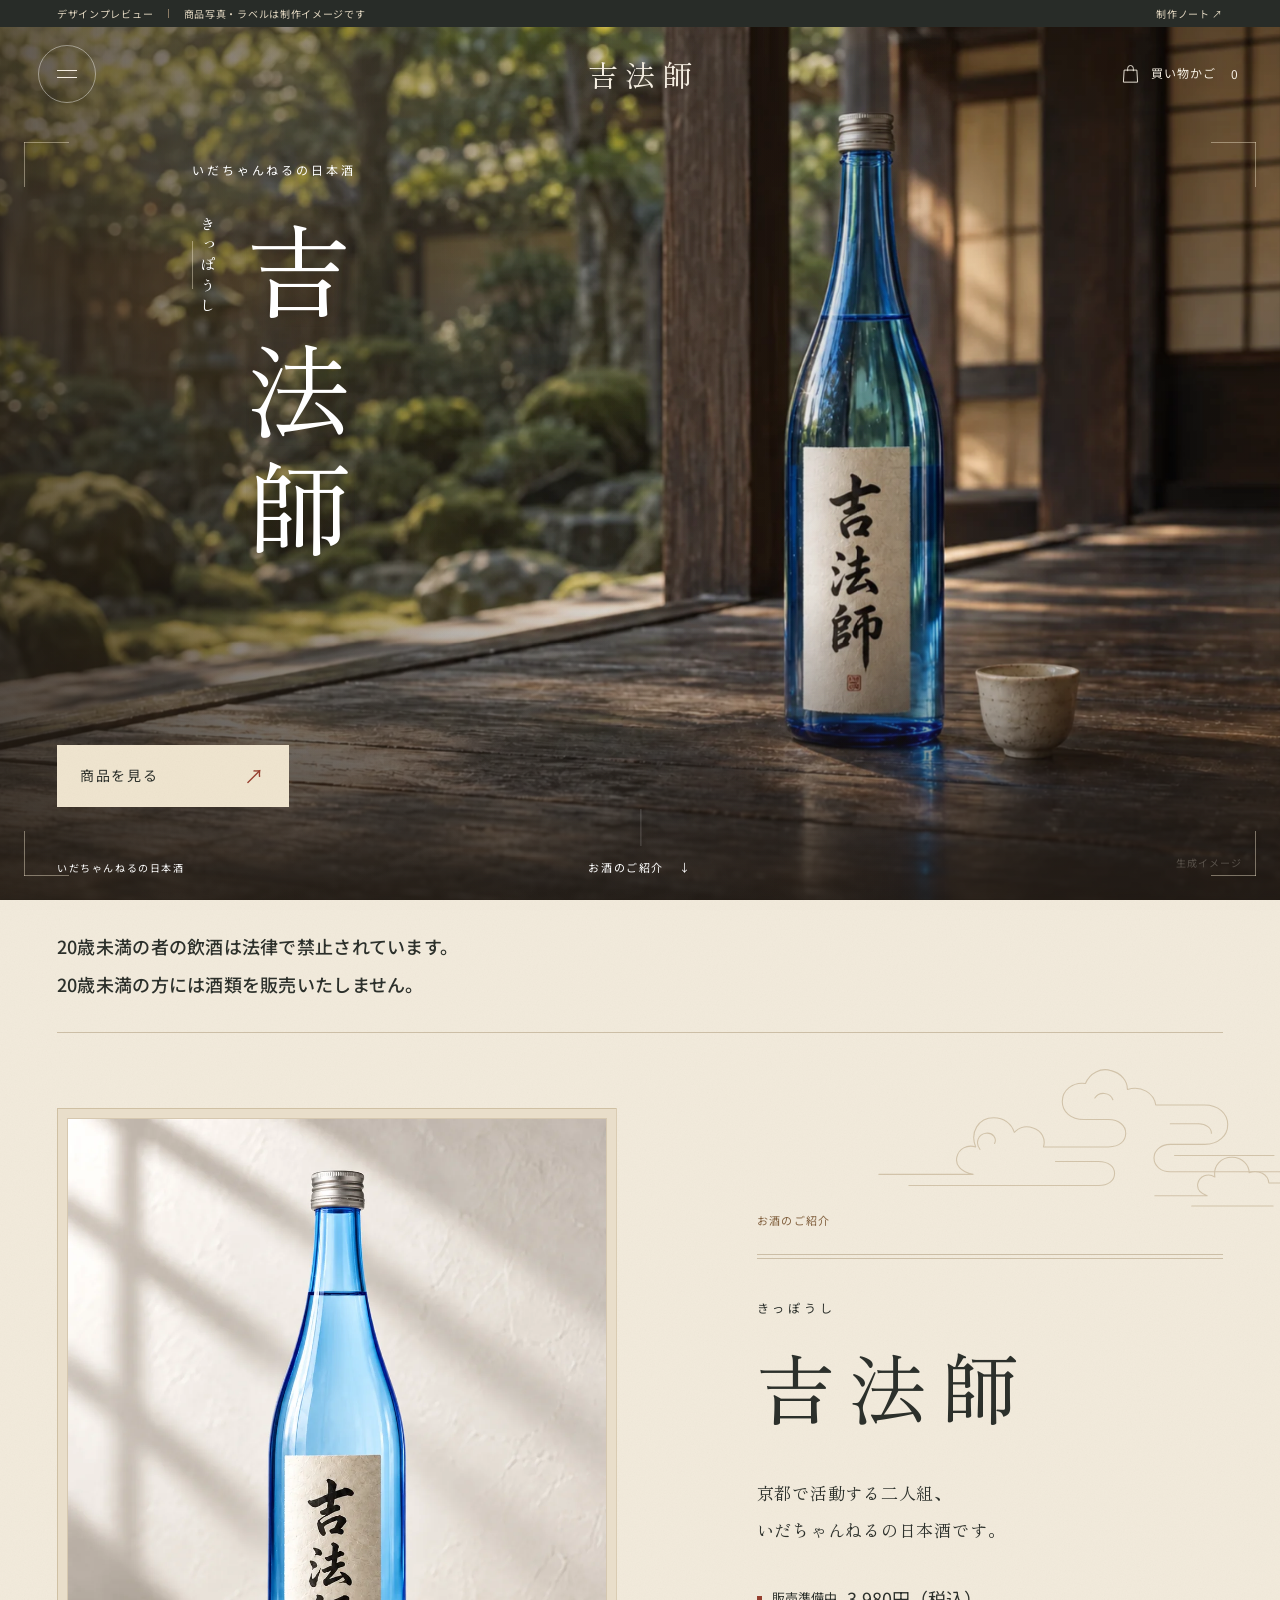
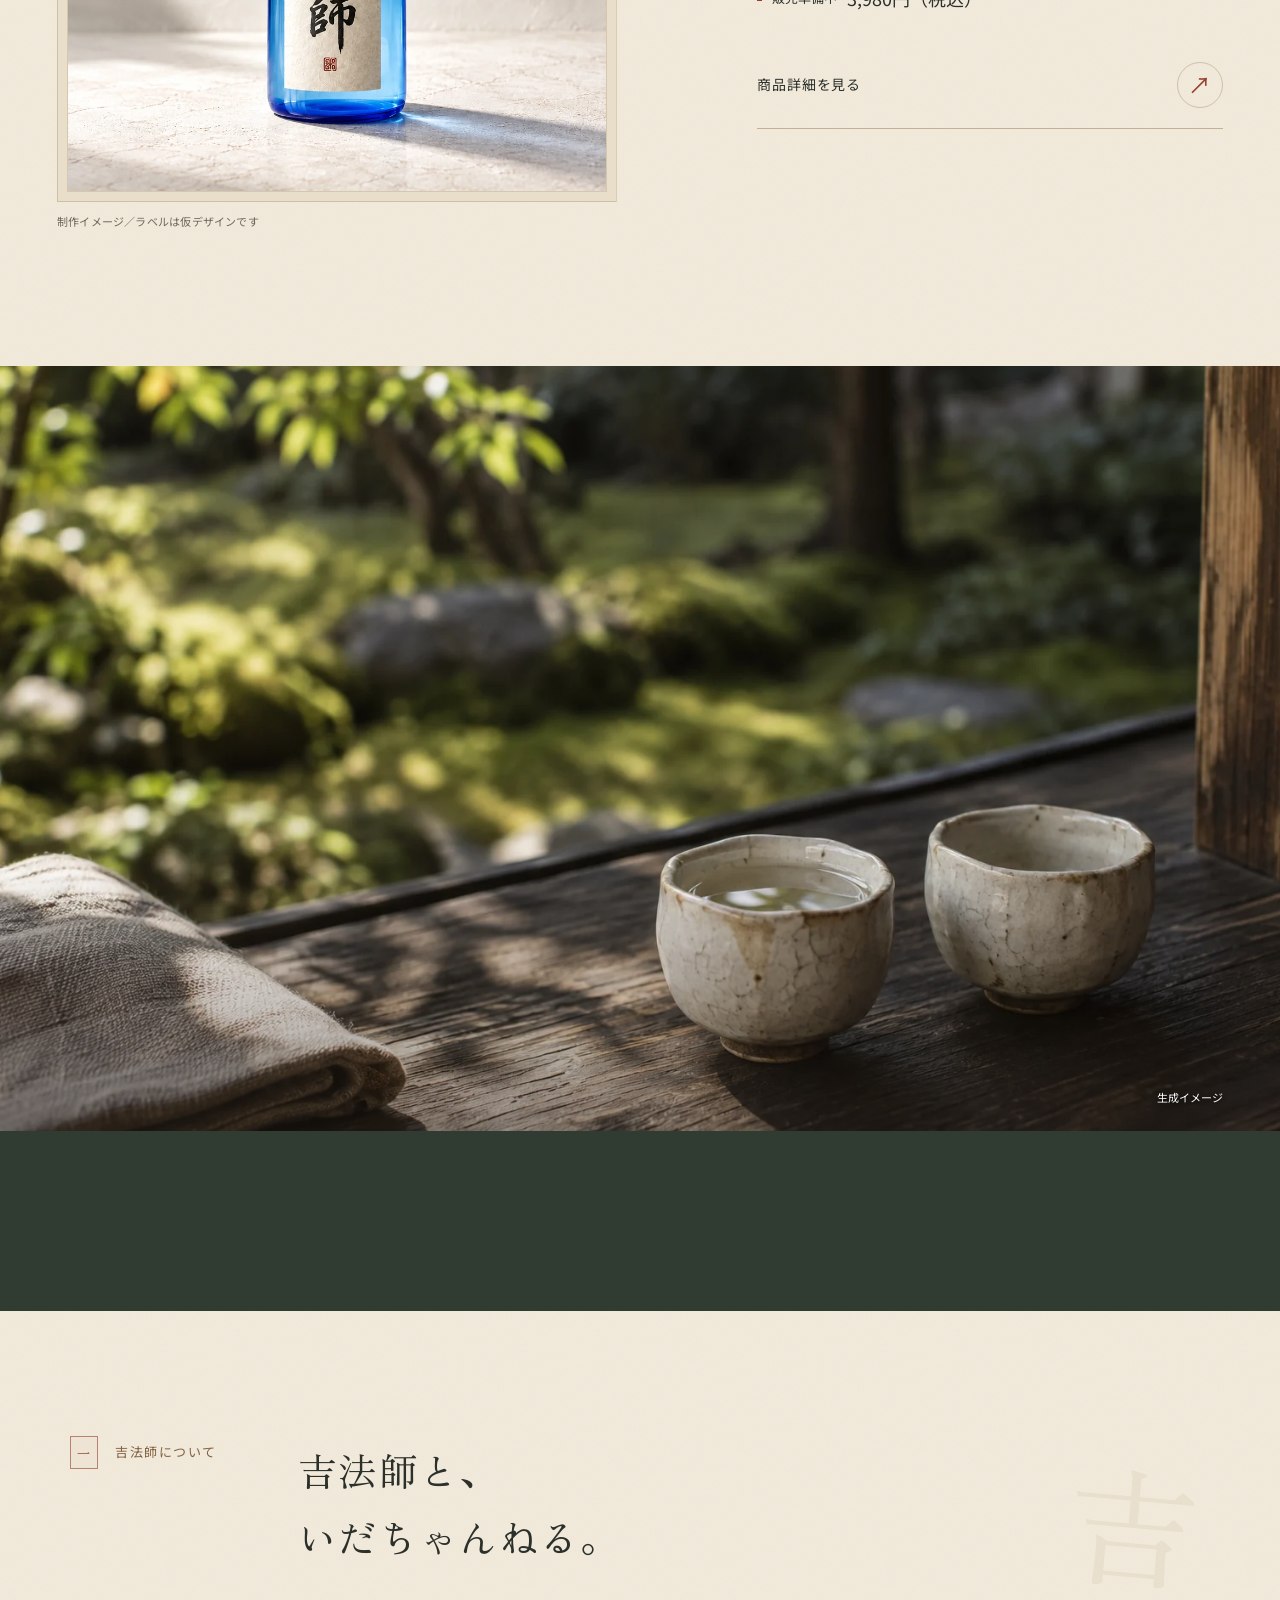
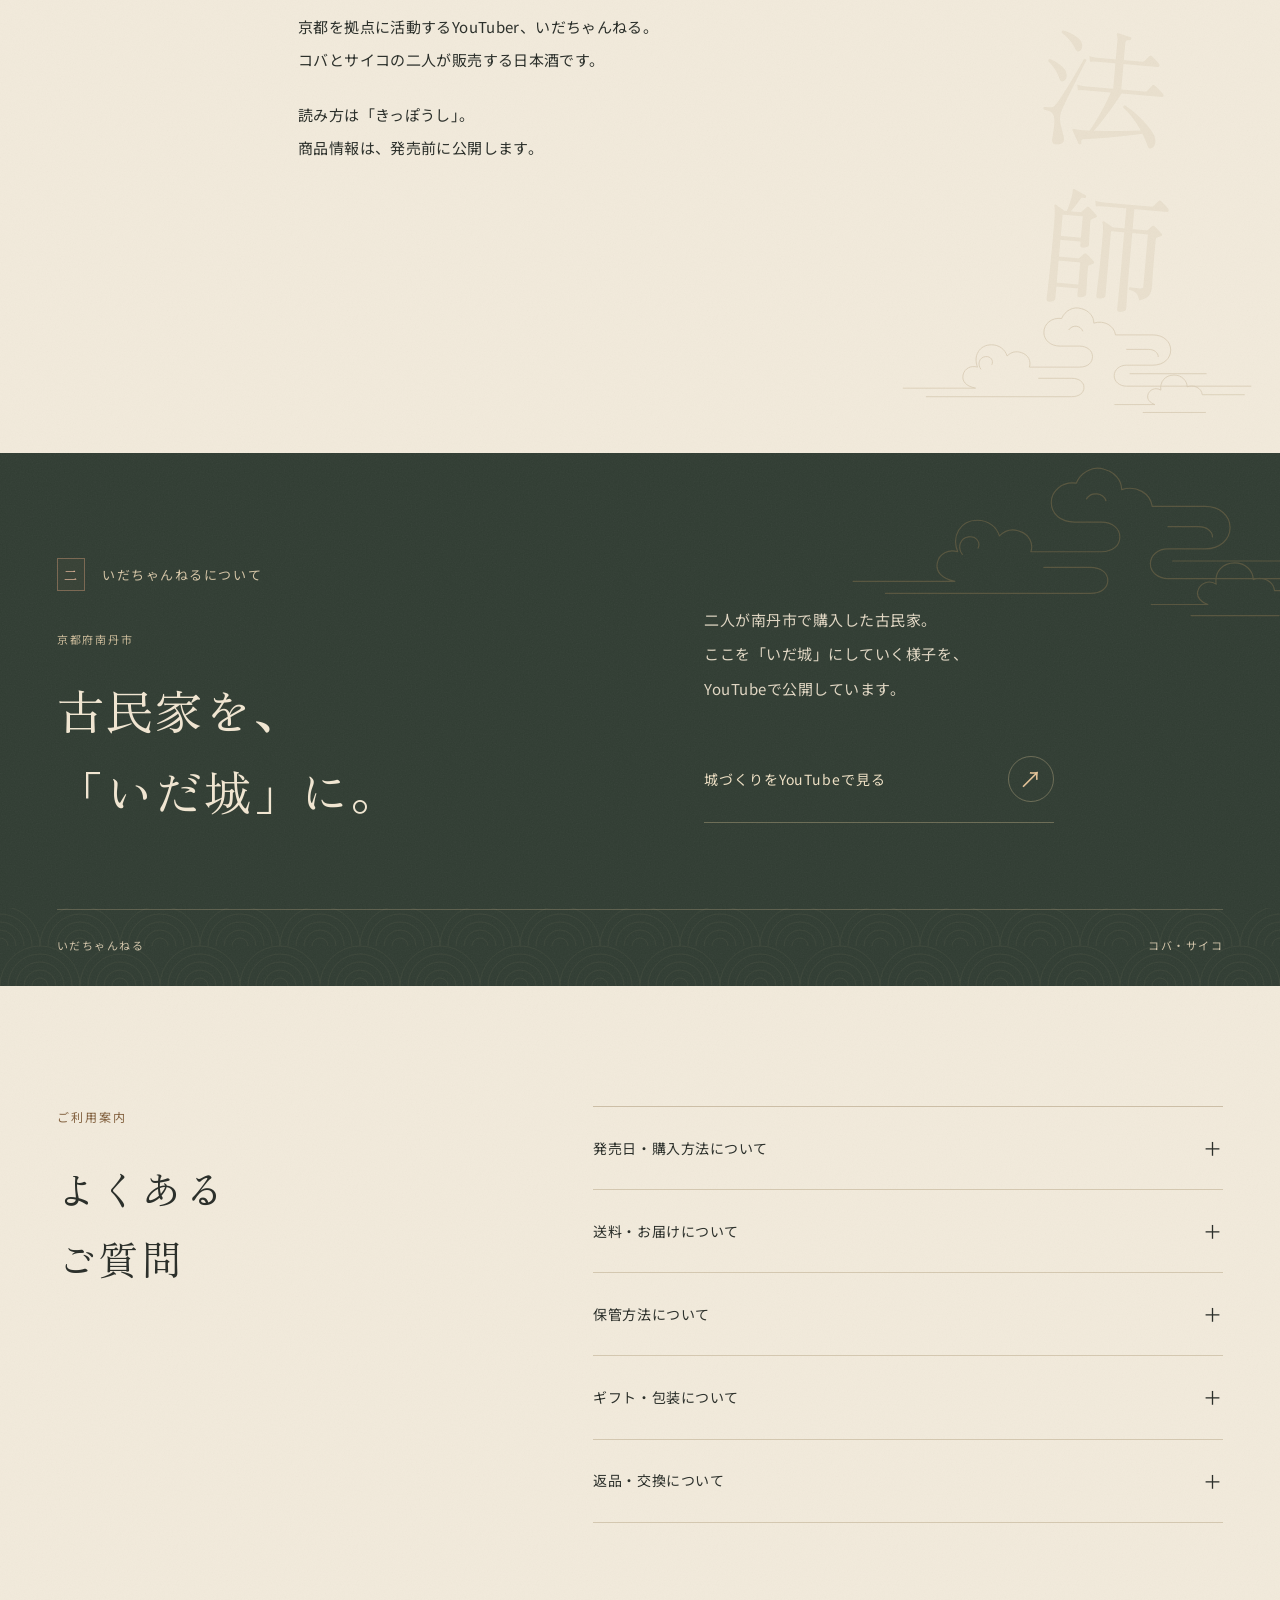
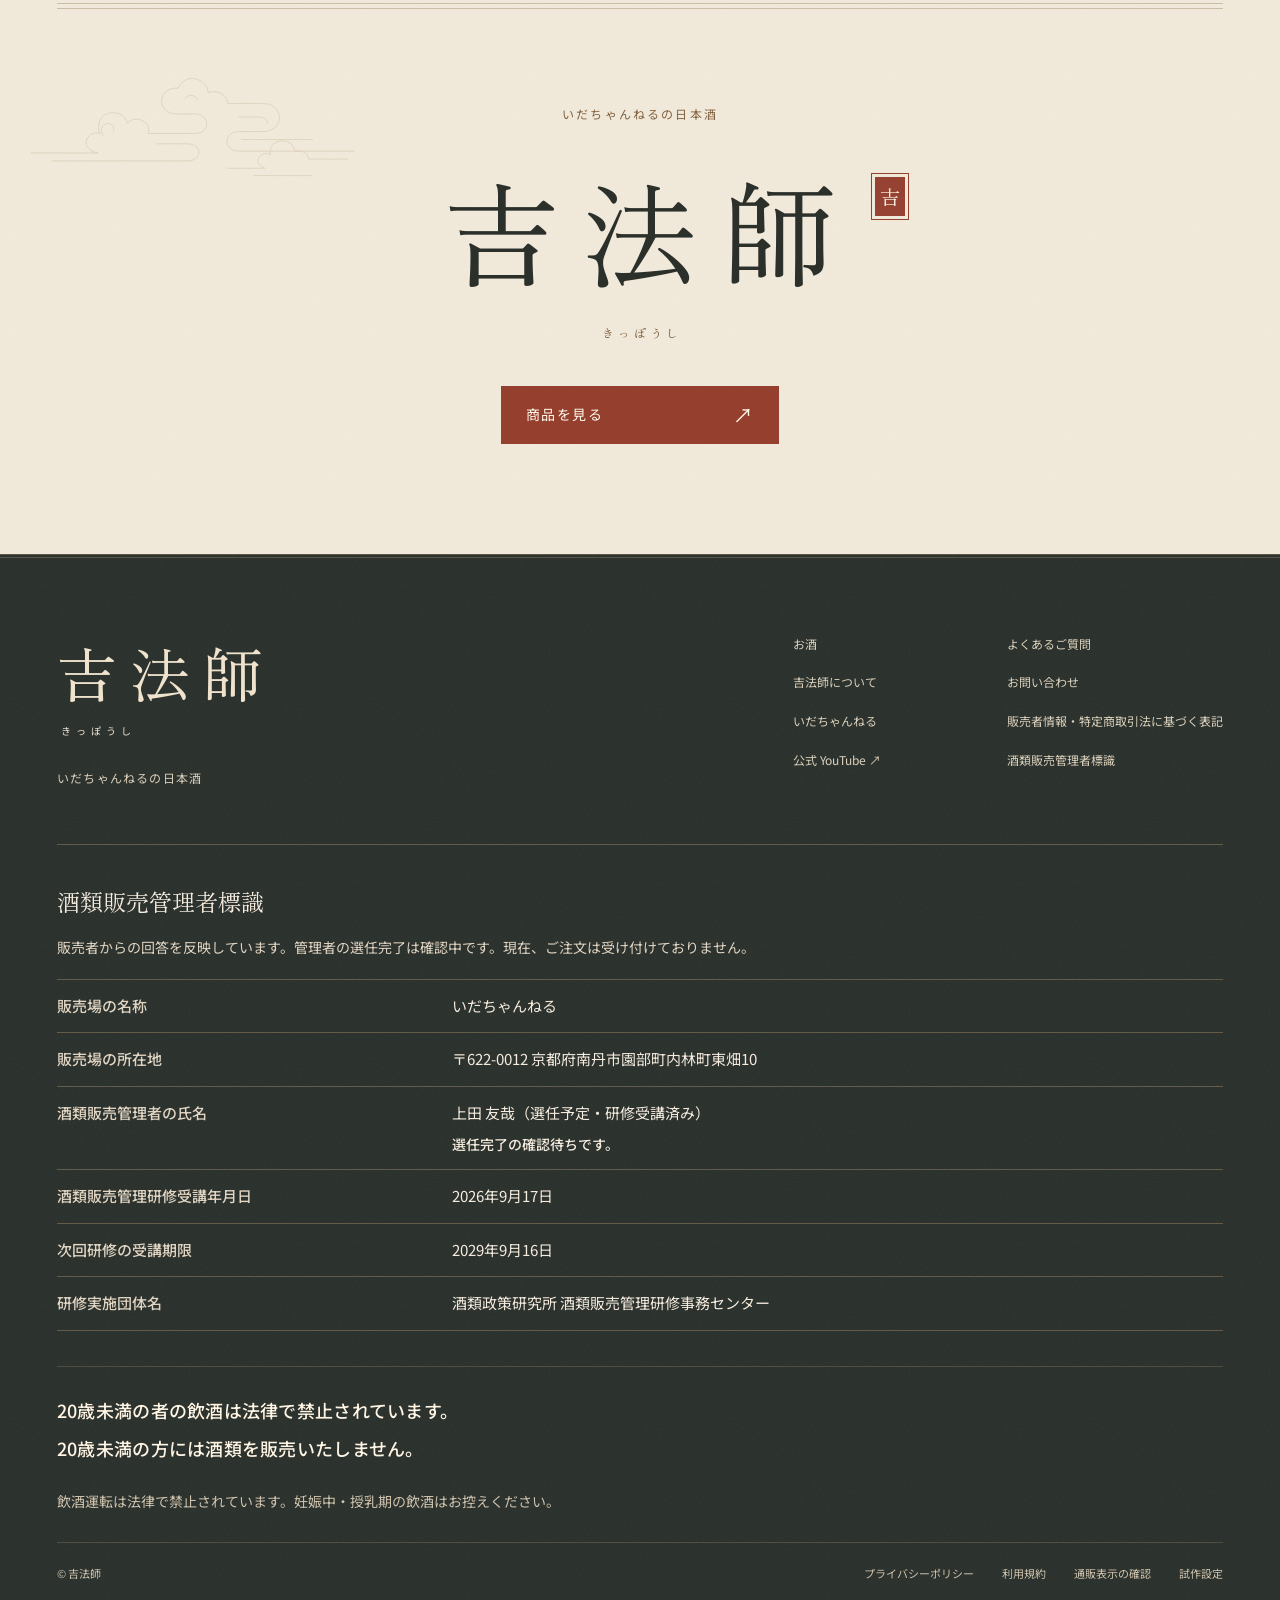
==== index.html @ fba284e7 "Add age confirmation checkbox to checkout preview" ====
<!doctype html>
<html lang="ja">
<head>
  <meta charset="utf-8">
  <meta name="viewport" content="width=device-width, initial-scale=1">
  <meta name="theme-color" content="#29251f">
  <meta name="description" content="いだちゃんねるの日本酒、吉法師（きっぽうし）。ブランドサイトのデザインプレビューです。">
  <meta name="robots" content="noindex,nofollow">
  <title>吉法師｜いだちゃんねるの日本酒</title>
  <link rel="icon" href="assets/favicon.svg" type="image/svg+xml">
  <link rel="preconnect" href="https://fonts.googleapis.com">
  <link rel="preconnect" href="https://fonts.gstatic.com" crossorigin>
  <link href="https://fonts.googleapis.com/css2?family=Noto+Sans+JP:wght@400;500&family=Zen+Old+Mincho:wght@400;500;600&display=swap" rel="stylesheet">
  <link rel="preload" as="image" href="assets/images/engawa-blue-1600.webp" media="(min-width: 701px)">
  <link rel="preload" as="image" href="assets/images/engawa-blue-mobile-1000.webp" imagesrcset="assets/images/engawa-blue-mobile-600.webp 600w, assets/images/engawa-blue-mobile-1000.webp 1000w" imagesizes="100vw" media="(max-width: 700px)">
  <link rel="stylesheet" href="assets/css/site.css?v=7">
  <link rel="stylesheet" href="assets/css/editorial.css?v=10">
  <link rel="stylesheet" href="assets/css/castle-atmosphere.css?v=9">
  <link rel="stylesheet" href="assets/css/presentation.css?v=10.1">
  <link rel="stylesheet" href="assets/css/disclosures.css?v=13">
  <script src="assets/js/sales-info.js?v=13" defer></script>
  <script src="assets/js/site.js?v=13" defer></script>
  <script src="assets/js/motion.js?v=10.1" defer></script>
</head>
<body data-chrome="light">
  <a class="skip-link" href="#main">本文へ移動</a>
  <div class="preview-strip"><span>デザインプレビュー <i></i> 商品写真・ラベルは制作イメージです</span><a href="#/notes">制作ノート <span aria-hidden="true">↗</span></a></div>
  <header class="header">
    <a class="wordmark" href="#/" aria-label="吉法師 トップページ"><span>吉法師</span><small>きっぽうし</small></a>
    <nav class="desktop-nav" aria-label="メインナビゲーション"><a href="#/product">お酒</a><a href="#/about">吉法師について</a><a href="#/ida">いだちゃんねる</a></nav>
    <div class="header-actions"><a class="cart-link" href="#/cart" aria-label="買い物かご"><svg width="20" height="24" viewBox="0 0 24 28" fill="none" aria-hidden="true"><path d="M3 8.5h18l1 17H2l1-17Z" stroke="currentColor" stroke-width="1.3"/><path d="M8 10V6a4 4 0 0 1 8 0v4" stroke="currentColor" stroke-width="1.3"/></svg><span class="cart-link-label">買い物かご</span><span class="cart-count" data-cart-count>0</span></a><button class="menu-toggle" aria-label="メニューを開く" aria-expanded="false" aria-controls="mobile-menu"><span></span><span></span></button></div>
  </header>
  <dialog id="mobile-menu" class="menu-dialog" aria-labelledby="menu-title"><div class="menu-top"><span id="menu-title" class="serif">吉法師</span><button class="close-button" data-close-menu aria-label="メニューを閉じる">閉じる <span>×</span></button></div><nav aria-label="サイトナビゲーション"><a href="#/product">お酒 <span>01</span></a><a href="#/about">吉法師について <span>02</span></a><a href="#/ida">いだちゃんねる <span>03</span></a><a href="#/faq">よくあるご質問 <span>04</span></a><a href="#/cart">買い物かご <span data-cart-count>0</span></a></nav><p>いだちゃんねるの日本酒<br>吉法師 — きっぽうし</p></dialog>
  <main id="main" tabindex="-1">
    <div id="home-page" class="page">
      <section data-surface="dark" class="hero" aria-labelledby="hero-title">
        <div class="hero-title"><p class="hero-origin">いだちゃんねるの日本酒</p><h1 id="hero-title" aria-label="吉法師"><span aria-hidden="true">吉</span><span aria-hidden="true">法</span><span aria-hidden="true">師</span></h1><span class="hero-reading">きっぽうし</span></div>
        <figure class="hero-image"><picture><source media="(max-width: 700px)" srcset="assets/images/engawa-blue-mobile-600.webp 600w, assets/images/engawa-blue-mobile-1000.webp 1000w" sizes="100vw"><img src="assets/images/engawa-blue-1600.webp" srcset="assets/images/engawa-blue-800.webp 800w, assets/images/engawa-blue-1600.webp 1600w" sizes="100vw" width="1536" height="1024" alt="緑の庭を望む縁側に、青い日本酒の瓶と小さな盃。生成した撮影イメージ。" fetchpriority="high"></picture><figcaption>生成イメージ<span>瓶・ラベルは仮デザイン</span></figcaption></figure>
        <div class="hero-bottom"><a class="button hero-shop" href="#/product">商品を見る <span class="arrow" aria-hidden="true">↗</span></a></div>
        <div class="hero-foot"><span>いだちゃんねるの日本酒</span><a href="#/sake"><i class="scroll-stroke" aria-hidden="true"></i>お酒のご紹介 <span aria-hidden="true">↓</span></a></div>
      </section>
      <div class="catalog-warning section-wrap"><div class="alcohol-warning"><p>20歳未満の者の飲酒は法律で禁止されています。</p><p>20歳未満の方には酒類を販売いたしません。</p></div></div>
      <section data-surface="light" class="featured section-wrap" id="sake" aria-labelledby="featured-title"><figure class="featured-image"><a href="#/product" aria-label="吉法師の商品詳細を見る"><img src="assets/images/bottle-blue-1000.webp" width="1024" height="1280" loading="lazy" alt="吉法師の瓶。参考写真に合わせた青い瓶と銀色のキャップ。ラベルは仮デザイン。"></a><figcaption>制作イメージ／ラベルは仮デザインです</figcaption></figure><div class="featured-copy"><div class="eyebrow">お酒のご紹介</div><p class="product-kana">きっぽうし</p><h2 id="featured-title" class="product-title serif">吉法師</h2><p class="featured-description">京都で活動する二人組、<br>いだちゃんねるの日本酒です。</p><div class="release-line"><span class="status-dot"></span><span>販売準備中</span><span class="price-text" data-sales-field="price">3,980円（税込）</span></div><a href="#/product" class="line-link">商品詳細を見る <span aria-hidden="true">↗</span></a></div></section>
      <section data-surface="dark" class="atmosphere" aria-label="縁側と盃のイメージ"><div class="atmosphere-stage"><img src="assets/images/cups-1600.webp" srcset="assets/images/cups-800.webp 800w, assets/images/cups-1600.webp 1600w" sizes="100vw" width="1536" height="1024" loading="lazy" alt="午後の光が差す木の縁側に、ふたつの盃。生成した情景イメージ。"><span class="image-disclosure">生成イメージ</span></div></section>
      <section data-surface="light" class="story section-wrap" id="about" aria-labelledby="story-title"><div class="section-index"><span>一</span><p>吉法師について</p></div><div class="story-body"><h2 id="story-title" class="serif">吉法師と、<br>いだちゃんねる。</h2><div class="story-paragraph"><p>京都を拠点に活動するYouTuber、いだちゃんねる。<br class="desktop-only">コバとサイコの二人が販売する日本酒です。</p><p>読み方は「きっぽうし」。<br>商品情報は、発売前に公開します。</p></div></div><div class="story-type" aria-hidden="true"><span>吉</span><span>法</span><span>師</span></div></section>
      <section data-surface="dark" class="ida-section ida-chapter" id="ida" aria-labelledby="ida-title">
        <div class="section-wrap">
          <div class="ida-chapter-intro">
            <div class="ida-heading">
              <div class="section-index"><span>二</span><p>いだちゃんねるについて</p></div>
              <span class="eyebrow">京都府南丹市</span>
              <h2 id="ida-title" class="serif">古民家を、<br>「いだ城」に。</h2>
            </div>
            <div class="ida-chapter-copy">
              <p>二人が南丹市で購入した古民家。<br>ここを「いだ城」にしていく様子を、<br>YouTubeで公開しています。</p>
              <a class="line-link light-link" href="https://www.youtube.com/@ida_channel" target="_blank" rel="noopener noreferrer"><span>城づくりをYouTubeで見る</span><span aria-hidden="true">↗</span></a>
            </div>
          </div>
          <div class="ida-chapter-foot"><span>いだちゃんねる</span><span>コバ・サイコ</span></div>
        </div>
      </section>
      <section data-surface="light" class="faq-section section-wrap" id="faq" aria-labelledby="faq-title"><div class="faq-heading"><span class="eyebrow">ご利用案内</span><h2 id="faq-title" class="serif">よくある<br>ご質問</h2></div><div class="faq-list"><details><summary>発売日・購入方法について<span aria-hidden="true">＋</span></summary><p>現在、販売開始に向けて準備中です。価格は1本 <span class="price-text" data-sales-field="price">3,980円（税込）</span>です。発売日・容量・正式な購入方法は、確定後にご案内します。</p></details><details><summary>送料・お届けについて<span aria-hidden="true">＋</span></summary><p><span data-sales-field="shipping"></span></p><p><span data-sales-field="deliveryTiming"></span></p><p>現在はご注文を受け付けておりません。</p></details><details><summary>保管方法について<span aria-hidden="true">＋</span></summary><p>商品の保管方法は、確定した商品情報と実物ラベルの表示に沿ってご案内します。</p></details><details><summary>ギフト・包装について<span aria-hidden="true">＋</span></summary><p>ギフト対応の有無、包装・のし、料金は現在確認中です。</p></details><details><summary>返品・交換について<span aria-hidden="true">＋</span></summary><p><span data-sales-field="returns"></span></p></details></div></section>
      <section data-surface="light" class="closing section-wrap" aria-labelledby="closing-title">
        <div class="closing-signature">
          <p class="closing-kicker">いだちゃんねるの日本酒</p>
          <div class="closing-lockup"><h2 id="closing-title" class="serif">吉法師</h2><span class="closing-seal" aria-hidden="true">吉</span></div>
          <p class="closing-note">きっぽうし</p>
        </div>
        <a class="button button-red" href="#/product">商品を見る <span aria-hidden="true">↗</span></a>
      </section>
    </div>
    <div id="product-page" class="page" hidden><div class="breadcrumbs section-wrap"><a href="#/">トップ</a><span>／</span><span>吉法師</span></div><section class="product-layout section-wrap" aria-labelledby="pdp-title"><div class="product-gallery"><figure><img id="gallery-main" src="assets/images/bottle-blue-1000.webp" width="1024" height="1280" alt="吉法師の瓶。青い瓶の制作イメージ。ラベルは仮デザイン。"><figcaption id="gallery-caption">制作イメージ／ラベルは仮デザインです</figcaption></figure><div class="gallery-thumbs" aria-label="商品画像を選ぶ"><button aria-label="瓶の正面" aria-pressed="true" data-gallery="bottle"><img src="assets/images/bottle-blue-400.webp" width="80" height="100" alt=""></button><button aria-label="縁側の撮影イメージ" aria-pressed="false" data-gallery="engawa"><img src="assets/images/engawa-blue-800.webp" width="100" height="70" alt=""></button><button aria-label="盃の情景イメージ" aria-pressed="false" data-gallery="cups"><img src="assets/images/cups-800.webp" width="100" height="70" alt=""></button></div></div><div class="product-information"><span class="eyebrow">いだちゃんねるの日本酒</span><p class="product-kana">きっぽうし</p><h1 id="pdp-title" class="product-title serif">吉法師</h1><p class="pdp-description">発売に向けて準備しています。<br>味わい、香り、原材料などの情報は、<br>販売開始前にこちらでお知らせします。</p><div class="purchase" id="purchase"><div class="purchase-heading"><span data-sale-label>販売準備中</span><span>日本国内向け</span></div><div class="price-display"><p>販売価格（税込）<br><span data-sales-field="price">販売者確認待ち</span><small>容量：<span data-sales-field="volume">販売者確認待ち</span></small></p></div><div class="quantity-row"><label for="product-quantity">数量</label><div class="quantity-control"><button type="button" data-quantity="-1" data-target="product-quantity" aria-label="数量を減らす">−</button><input id="product-quantity" type="number" min="1" value="1" step="1" inputmode="numeric"><button type="button" data-quantity="1" data-target="product-quantity" aria-label="数量を増やす">＋</button></div></div><button type="button" id="add-to-cart" class="button button-red full" disabled>販売開始前です</button><p class="purchase-note" data-sale-note>発売日が決まり次第、お知らせします。</p><div class="alcohol-warning"><p>20歳未満の者の飲酒は法律で禁止されています。</p><p>20歳未満の方には酒類を販売いたしません。</p></div><nav class="disclosure-nav" aria-label="販売条件"><a href="#/legal">送料・お支払い・返品等</a><a href="#/alcohol">酒類販売管理者標識</a></nav></div><div class="product-accordions"><details open><summary>お酒について<span aria-hidden="true">＋</span></summary><dl class="spec-list"><div><dt>商品名</dt><dd>吉法師（きっぽうし）</dd></div><div><dt>容量・アルコール分</dt><dd>公開準備中</dd></div><div><dt>原材料・製造者</dt><dd>公開準備中</dd></div><div><dt>保存方法</dt><dd>公開準備中</dd></div></dl></details><details><summary>お支払い・お届け・返品について<span aria-hidden="true">＋</span></summary><div data-sales-table="purchase" data-sales-hints="false"></div><p>未確定の項目があります。販売条件の確認が済むまで、ご注文は受け付けておりません。</p><a class="line-link" href="#/legal">すべての販売条件を見る <span aria-hidden="true">↗</span></a></details></div></div></section><section class="pdp-scene section-wrap"><img src="assets/images/engawa-blue-1600.webp" width="1536" height="1024" loading="lazy" alt="縁側の瓶と盃。実在のいだ城とは異なる生成イメージ。"><div><span class="eyebrow">いだちゃんねるの日本酒</span><p class="serif">吉法師について</p><small>生成した撮影イメージです。<br>実際の商品・いだ城の写真ではありません。</small><a class="line-link" href="#/about">吉法師について <span aria-hidden="true">↗</span></a></div></section></div>
    <div id="cart-page" class="page" hidden><div class="commerce-page section-wrap"><div class="commerce-heading"><span class="eyebrow">SHOPPING BAG</span><h1 class="serif">買い物かご</h1><span data-cart-summary>0 点の商品</span></div><p class="commerce-notice">こちらは動作確認用のカートです。ご注文・お支払いは発生しません。</p><div class="alcohol-warning"><p>20歳未満の者の飲酒は法律で禁止されています。</p><p>20歳未満の方には酒類を販売いたしません。</p></div><div id="cart-content"></div><a class="back-link" href="#/product">← お酒を見る</a></div></div>
    <div id="checkout-page" class="page" hidden><div class="commerce-page checkout-page section-wrap"><div class="commerce-heading"><span class="eyebrow">CHECKOUT PREVIEW</span><h1 class="serif">購入手続き</h1></div><p class="commerce-notice">購入画面の試作です。決済・在庫・受注システムは未接続です。</p><div id="checkout-content"></div><a href="#/cart" class="back-link">← 買い物かごに戻る</a></div></div>
    <div id="info-page" class="page" hidden><article class="info-page section-wrap" id="info-content"></article></div>
    <noscript><p class="section-wrap">カートの操作にはJavaScriptが必要です。このサイトは販売開始前の試作です。</p></noscript>
  </main>
  <footer class="footer"><div class="footer-main section-wrap"><a class="footer-brand" href="#/"><span class="serif">吉法師</span><small>きっぽうし</small><p>いだちゃんねるの日本酒</p></a><div class="footer-links"><div><a href="#/product">お酒</a><a href="#/about">吉法師について</a><a href="#/ida">いだちゃんねる</a><a href="https://www.youtube.com/@ida_channel" target="_blank" rel="noopener noreferrer">公式 YouTube <span>↗</span></a></div><div><a href="#/faq">よくあるご質問</a><a href="#/contact">お問い合わせ</a><a href="#/legal">販売者情報・特定商取引法に基づく表記</a><a href="#/alcohol">酒類販売管理者標識</a></div></div></div><section class="footer-manager section-wrap" aria-labelledby="manager-heading"><h2 id="manager-heading">酒類販売管理者標識</h2><p>販売者からの回答を反映しています。管理者の選任完了は確認中です。現在、ご注文は受け付けておりません。</p><div data-sales-table="manager" data-sales-hints="false"></div></section><div class="footer-warning section-wrap"><div class="alcohol-warning"><p>20歳未満の者の飲酒は法律で禁止されています。</p><p>20歳未満の方には酒類を販売いたしません。</p></div><p>飲酒運転は法律で禁止されています。妊娠中・授乳期の飲酒はお控えください。</p></div><div class="footer-bottom section-wrap"><span>© 吉法師</span><div><a href="#/privacy">プライバシーポリシー</a><a href="#/terms">利用規約</a><a href="#/compliance">通販表示の確認</a><button type="button" id="open-preview">試作設定</button></div></div></footer>
  <div class="mobile-purchase" hidden><span>吉法師 <small>きっぽうし</small></span><a href="#/product">商品を見る <span aria-hidden="true">↗</span></a></div>
  <dialog id="preview-dialog" class="preview-dialog" aria-labelledby="preview-title"><div class="dialog-heading"><h2 id="preview-title" class="serif">試作の確認</h2><button class="close-button" data-close-preview aria-label="試作設定を閉じる">閉じる <span>×</span></button></div><p>表示と操作の確認専用です。実際の販売状況とは連動しません。</p><label for="sale-state">販売状態</label><select id="sale-state"><option value="pre">販売前（初期表示）</option><option value="in">在庫あり（操作テスト）</option><option value="out">売り切れ（表示テスト）</option></select><p class="small-note">価格は1本3,980円（税込）の回答を反映しています。容量・送料の金額は確認中です。実際の注文・決済はできません。</p><button class="button button-red full" data-close-preview>この設定で見る <span aria-hidden="true">↗</span></button><nav class="demo-review-links" aria-label="通販チェック表の確認用画面"><a href="#/compliance">チェック表との対応・確認待ち項目 ↗</a><a href="#/checkout-demo">購入申込画面の見本 ↗</a><a href="#/order-notice">申込承諾通知の見本 ↗</a><a href="#/delivery-note">納品書の見本 ↗</a><a href="#/notes">制作ノート・必要素材 ↗</a></nav></dialog>
  <div class="toast" role="status" aria-live="polite" hidden></div>
</body>
</html>
---- assets/css/site.css ----
:root{--paper:#f3eee4;--ink:#302b25;--muted:#736a5f;--line:#cfc4b4;--red:#984332;--green:#29251f;--serif:'Shippori Mincho','Yu Mincho','Hiragino Mincho ProN',serif;--sans:'Noto Sans JP','Hiragino Kaku Gothic ProN',sans-serif;--gutter:clamp(24px,4.45vw,80px)}
*{box-sizing:border-box}html{scroll-behavior:smooth;scroll-padding-top:40px}body{margin:0;background:var(--paper);color:var(--ink);font-family:var(--sans);font-size:15px;font-weight:400;line-height:1.9;-webkit-font-smoothing:antialiased}body:has(dialog[open]){overflow:hidden}h1,h2,h3,p,figure{margin:0}h1,h2,h3{font-weight:500}a{color:inherit;text-decoration:none}button,input,select{font:inherit;color:inherit}button{cursor:pointer}button,a,input,select,summary{-webkit-tap-highlight-color:transparent}button{background:none;border:0}img{display:block;max-width:100%;height:auto}button:disabled{cursor:not-allowed}a,button{touch-action:manipulation}a:focus-visible,button:focus-visible,input:focus-visible,summary:focus-visible,select:focus-visible{outline:2px solid var(--red);outline-offset:5px}::selection{background:#e5d8c3}[hidden]{display:none!important}.serif{font-family:var(--serif)}.section-wrap{width:calc(100% - var(--gutter)*2);max-width:1280px;margin-inline:auto}.eyebrow{font-size:12px;letter-spacing:.17em;display:block}.mobile-only{display:none}.skip-link{position:fixed;top:-100px;left:20px;background:var(--ink);color:white;z-index:100;padding:12px 24px}.skip-link:focus{top:10px}.preview-strip{min-height:30px;display:flex;align-items:center;justify-content:space-between;padding:4px var(--gutter);background:#e8decb;font-size:11px;letter-spacing:.035em;color:#746652}.preview-strip i{display:inline-block;height:9px;border-left:1px solid #a89981;margin:0 12px}.preview-strip a{white-space:nowrap;margin-left:20px}.header{height:104px;padding:0 var(--gutter);display:flex;align-items:center;justify-content:space-between;gap:36px}.wordmark{display:flex;align-items:center;gap:16px}.wordmark>span{font-family:var(--serif);font-size:31px;font-weight:600;letter-spacing:.16em}.wordmark small{font-size:10px;letter-spacing:.22em}.desktop-nav{display:flex;gap:36px;margin-left:auto;margin-right:52px}.desktop-nav a{font-size:13px;letter-spacing:.09em;position:relative;padding:12px 0}.desktop-nav a:after{content:'';position:absolute;bottom:7px;left:0;width:0;border-bottom:1px solid var(--ink);transition:width .25s}.desktop-nav a:hover:after{width:100%}.header-actions{display:flex;align-items:center;gap:20px}.cart-link{display:flex;align-items:center;gap:12px;font-size:12px;min-height:44px}.cart-count{font-size:11px;border:1px solid #bcae95;display:grid;place-items:center;width:22px;height:22px;line-height:1}.menu-toggle{display:none;min-width:44px;min-height:44px;padding:12px}.menu-toggle span{display:block;border-top:1px solid var(--ink);margin:6px 0;width:23px}.hero{margin:10px var(--gutter) 0;display:grid;grid-template-columns:31% 69%;grid-template-rows:1fr auto auto;position:relative}.hero-title{grid-row:1;grid-column:1;min-height:400px;position:relative;display:flex;justify-content:center;align-items:flex-start;padding:35px 34px 0 0;gap:18px}.hero-title h1{font-family:var(--serif);font-size:clamp(85px,8.05vw,133px);font-weight:500;line-height:1.16;letter-spacing:.065em;writing-mode:vertical-rl;order:2}.hero-origin{writing-mode:vertical-rl;font-size:13px;letter-spacing:.22em;margin-top:6px;order:3}.hero-reading{writing-mode:vertical-rl;font-family:var(--serif);font-size:15px;letter-spacing:.3em;margin-top:10px;order:1}.seal{position:absolute;left:21%;bottom:24px;display:grid;place-items:center;width:31px;height:36px;border:1px solid var(--red);color:var(--red);font-family:var(--serif);font-size:14px;writing-mode:vertical-rl;line-height:1.2;transform:rotate(-5deg)}.hero-image{grid-column:2;grid-row:1 / 3;position:relative;min-height:580px;max-height:760px;height:calc(100svh - 210px)}.hero-image>img{width:100%;height:100%;object-fit:cover;object-position:63% 50%}.hero-image figcaption{position:absolute;bottom:16px;left:22px;right:22px;color:#fff;font-size:11px;letter-spacing:.06em;display:flex;justify-content:space-between;text-shadow:0 1px 5px #000}.hero-image:after{content:'';position:absolute;inset:auto 0 0;height:65px;background:linear-gradient(transparent,#0004);pointer-events:none}.hero-image figcaption{z-index:1}.hero-bottom{grid-column:1;grid-row:2;align-self:end;padding:0 42px 26px 0;display:flex;flex-direction:column;align-items:flex-start;gap:25px}.hero-bottom p{font-size:26px;letter-spacing:.1em;line-height:1.65}.hero-bottom p br{display:none}.button{display:inline-flex;align-items:center;justify-content:space-between;gap:36px;min-height:58px;padding:15px 25px;font-size:14px;letter-spacing:.1em;transition:background .2s,color .2s;line-height:1.8}.button-red{background:var(--red);color:var(--paper)}.button-red:hover:not(:disabled){background:#783626}.button:disabled{background:#e3dbcd;color:#71685b}.button span{font-size:20px;line-height:1}.button-outline{border:1px solid var(--line)}.button-outline:hover{border-color:var(--ink)}.button.full{width:100%}.hero-foot{grid-column:1 / 3;display:flex;justify-content:space-between;font-size:11px;letter-spacing:.12em;padding:23px 0;border-bottom:1px solid var(--line)}.hero-foot>a{display:flex;gap:30px}.introduction{padding-block:140px 130px;display:grid;grid-template-columns:22% 1fr;position:relative;overflow:hidden}.section-index{display:flex;align-items:center;gap:18px;font-size:13px;letter-spacing:.12em}.section-index>span:first-child{font-family:var(--serif);width:28px;padding:8px 0;border-top:1px solid var(--line);text-align:center}.introduction .section-index{align-self:start;margin-top:8px}.intro-main{display:grid;grid-template-columns:1fr;gap:44px}.intro-main h2{font-size:clamp(28px,2.5vw,40px);line-height:1.9;letter-spacing:.12em}.intro-copy{line-height:2.25;letter-spacing:.04em}.intro-copy p+p{margin-top:24px}.intro-mark{position:absolute;right:6%;bottom:90px;font-family:var(--serif);font-size:250px;color:#e9e1d3;transform:rotate(-10deg);z-index:-1;line-height:1}.featured{display:grid;grid-template-columns:54% 1fr;gap:10%;align-items:center;padding-top:120px;padding-bottom:0}.featured-image{position:relative;background:#ebe4d6}.featured-image img{width:100%;aspect-ratio:4/5;object-fit:cover}.featured-image figcaption{position:absolute;bottom:18px;left:20px;font-size:11px;color:#756b5c}.featured-image a{display:block;overflow:hidden}.featured-image a img{transition:transform 1.2s}.featured-image a:hover img{transform:scale(1.025)}.featured-copy .eyebrow{display:flex;justify-content:space-between;gap:15px;padding-bottom:28px;border-bottom:1px solid var(--line);margin-bottom:42px}.product-kana{font-size:12px;letter-spacing:.35em;margin-bottom:7px}.product-title{font-size:64px;letter-spacing:.15em;line-height:1.5}.featured-description{margin-top:30px;line-height:2.25;letter-spacing:.07em}.release-line{display:flex;align-items:center;gap:10px;flex-wrap:wrap;margin-top:36px;font-size:13px}.status-dot{width:6px;height:6px;border-radius:50%;background:#88775c}.release-line small{display:block;width:100%;font-size:12px;color:var(--muted);margin-top:2px}.line-link{display:flex;align-items:center;justify-content:space-between;gap:30px;border-bottom:1px solid var(--ink);padding:20px 0;font-size:14px;letter-spacing:.07em;transition:color .2s}.line-link>span:last-child{font-size:25px;font-family:var(--sans);transition:transform .25s}.line-link:hover>span:last-child{transform:translate(3px,-3px)}.featured-copy .line-link{margin-top:34px}.atmosphere{height:640px;max-height:75vw;position:relative;overflow:hidden}.atmosphere>img{width:100%;height:100%;object-fit:cover;object-position:center 59%}.atmosphere:after{content:'';position:absolute;inset:0;background:linear-gradient(90deg,#211b1575,transparent 72%)}.atmosphere-copy{position:absolute;left:12%;top:24%;color:white;z-index:1}.atmosphere-copy>span{font-size:12px;letter-spacing:.2em}.atmosphere h2{font-size:47px;line-height:1.85;letter-spacing:.13em;margin-top:30px}.image-disclosure{position:absolute;right:var(--gutter);bottom:23px;color:#fff;font-size:11px;z-index:1;text-shadow:0 1px 5px #000}.story{display:grid;grid-template-columns:22% 1fr 22%;padding-block:150px;position:relative;overflow:hidden}.story .section-index{align-self:start}.story-body .eyebrow{margin:9px 0 28px}.story h2{font-size:46px;letter-spacing:.1em;line-height:1.65}.story-paragraph{margin-top:40px;line-height:2.2}.story-paragraph p+p{margin-top:22px}.story-note{font-size:12px;color:var(--muted);margin-top:34px;padding-left:17px;border-left:1px solid #b3a082;line-height:2}.story-type{font-family:var(--serif);font-size:115px;line-height:1.25;display:flex;flex-direction:column;align-self:center;align-items:center;color:#d9cbb4;transform:rotate(8deg)}.story-type span:nth-child(2){transform:translateX(-15px)}.ida-section{background:var(--green);color:var(--paper);overflow:hidden}.ida-inner{display:grid;grid-template-columns:1fr 1fr;gap:15%;padding-top:110px;padding-bottom:70px}.ida-heading{position:relative}.ida-heading .eyebrow{color:#cdbfa7}.ida-heading h2{font-size:clamp(34px,3.5vw,56px);letter-spacing:.09em;line-height:1.8;margin-top:33px}.ida-stamp{display:inline-block;border:1px solid #aa987a;padding:7px 10px;font-family:var(--serif);font-size:17px;line-height:1.5;letter-spacing:.2em;margin-top:38px;transform:rotate(-8deg);color:#d8c6a8}.ida-content .section-index{font-size:12px;color:#cdbb9b;margin-bottom:38px}.ida-content p{line-height:2.25;letter-spacing:.045em}.ida-content p+p{margin-top:25px}.light-link{color:var(--paper);border-color:#aa987a90;margin-top:33px}.light-link span:first-child{display:flex;align-items:center;gap:12px;font-size:14px}.ida-bottom{border-top:1px solid #a28b6b66;padding:24px 0 30px;display:flex;justify-content:space-between;font-size:12px;letter-spacing:.13em;color:#cdbfa7}.faq-section{padding-block:130px 90px;display:grid;grid-template-columns:36% 1fr;gap:10%}.faq-heading h2{font-size:36px;line-height:1.75;letter-spacing:.09em;margin-top:24px}details{border-bottom:1px solid var(--line)}summary{list-style:none;cursor:pointer;display:flex;align-items:center;justify-content:space-between;gap:20px;padding:23px 0;font-size:14px;letter-spacing:.04em}summary::-webkit-details-marker{display:none}summary>span{font-size:19px;font-family:var(--sans);font-weight:400;transition:transform .2s}details[open]>summary>span{transform:rotate(45deg)}details>p{font-size:14px;color:var(--muted);line-height:2;padding:0 0 26px}details:first-child{border-top:1px solid var(--line)}.closing{display:flex;justify-content:center;align-items:center;gap:80px;padding-block:40px 130px}.closing>p{font-size:38px;letter-spacing:.1em}.closing .button{min-width:255px}.footer{border-top:1px solid var(--line);background:#f0e8da}.footer-main{padding-top:75px;padding-bottom:55px;display:flex;justify-content:space-between;gap:60px}.footer-brand{display:block;min-width:220px}.footer-brand>span{font-size:53px;letter-spacing:.15em;line-height:1.3}.footer-brand>small{display:block;letter-spacing:.5em;font-size:10px;padding-left:4px;margin-top:10px}.footer-brand p{font-size:12px;letter-spacing:.1em;margin-top:27px}.footer-links{display:grid;grid-template-columns:1fr 1.5fr;gap:70px;font-size:12px}.footer-links>div{display:flex;flex-direction:column;gap:16px}.footer-links a:hover{text-decoration:underline;text-underline-offset:6px}.footer-warning{border-top:1px solid #cfc1a9;padding:27px 0;color:#756b5c;font-size:12px;line-height:2}.footer-warning p:first-child{color:var(--ink);font-size:13px}.footer-bottom{border-top:1px solid #cfc1a9;padding-block:20px 28px;display:flex;justify-content:space-between;font-size:11px;color:#756b5c}.footer-bottom>div{display:flex;gap:28px}.footer-bottom button{padding:0;font-size:11px;line-height:inherit}.breadcrumbs{font-size:12px;display:flex;gap:18px;margin-top:25px;margin-bottom:38px;color:var(--muted)}.product-layout{display:grid;grid-template-columns:54% 1fr;gap:8%;align-items:start;padding-bottom:110px}.product-gallery{position:sticky;top:30px;min-width:0}.product-gallery figure{background:#e9e0d1;position:relative}.product-gallery figure>img{width:100%;height:auto;aspect-ratio:1 / 1.15;object-fit:cover}.product-gallery figcaption{position:absolute;bottom:16px;left:20px;right:10px;font-size:11px;color:#786b58;background:#f3eee4db;padding:3px 8px;width:fit-content}.gallery-thumbs{display:flex;gap:14px;margin-top:18px}.gallery-thumbs button{width:80px;height:88px;padding:4px;border:1px solid transparent;opacity:.6}.gallery-thumbs button[aria-pressed=true]{border-color:var(--ink);opacity:1}.gallery-thumbs img{width:100%;height:100%;object-fit:cover}.product-information>.eyebrow{margin:4px 0 30px}.product-information .product-title{font-size:66px}.pdp-lead{font-size:23px;letter-spacing:.1em;margin:18px 0}.pdp-description{font-size:14px;line-height:2;letter-spacing:.035em}.purchase{margin-top:35px;border-top:1px solid var(--line);padding-top:22px}.purchase-heading{display:flex;justify-content:space-between;font-size:12px}.purchase-heading>span:first-child{color:var(--red)}.price-display{padding-block:22px}.price-display p{font-size:18px}.price-display small{display:block;font-size:12px;color:var(--muted);margin-top:3px}.quantity-row{display:flex;align-items:center;justify-content:space-between;gap:20px;margin-bottom:22px;font-size:14px}.quantity-control{display:flex;align-items:center;border:1px solid #ccbea6;min-height:45px}.quantity-control button{width:43px;height:45px;padding:0;font-size:18px}.quantity-control button:disabled{opacity:.35}.quantity-control input{background:transparent;border:0;border-inline:1px solid var(--line);border-radius:0;text-align:center;width:52px;height:30px;font-size:15px;appearance:textfield;-moz-appearance:textfield}.quantity-control input::-webkit-inner-spin-button,.quantity-control input::-webkit-outer-spin-button{-webkit-appearance:none}.purchase-note{font-size:12px;color:var(--muted);text-align:center;margin-top:10px}.alcohol-note{font-size:13px;line-height:1.8;margin-top:22px}.product-accordions{margin-top:35px}.spec-list{margin:0;padding:0 0 15px;font-size:12px}.spec-list>div{display:flex;justify-content:space-between;gap:20px;padding:10px 0}.spec-list dt{color:var(--muted)}.spec-list dd{margin:0;text-align:right}.pdp-scene{border-top:1px solid var(--line);padding-top:90px;padding-bottom:110px;display:grid;grid-template-columns:60% 1fr;gap:7%;align-items:center}.pdp-scene>img{aspect-ratio:3/2;object-fit:cover}.pdp-scene .serif{font-size:28px;letter-spacing:.07em;line-height:1.8;margin-top:20px;margin-bottom:25px}.pdp-scene small{display:block;color:var(--muted);font-size:11px}.pdp-scene .line-link{margin-top:20px}.commerce-page{max-width:1120px;padding-top:55px;padding-bottom:110px;min-height:65vh}.commerce-heading{position:relative;margin-bottom:30px}.commerce-heading h1{font-size:46px;letter-spacing:.1em;margin-top:16px;line-height:1.5}.commerce-heading>[data-cart-summary]{position:absolute;right:0;bottom:8px;font-size:13px;color:var(--muted)}.commerce-notice{font-size:13px;color:#786b58;border-top:1px solid var(--line);border-bottom:1px solid var(--line);padding:16px 0;margin-bottom:36px}.empty-cart{padding:50px 20px 65px;text-align:center;border-bottom:1px solid var(--line)}.empty-cart svg{color:#a68d69;margin:0 auto 22px}.empty-cart h2{font-family:var(--serif);font-size:25px;font-weight:400;letter-spacing:.09em;margin-bottom:15px}.empty-cart p{font-size:14px;color:var(--muted)}.empty-cart .button{margin-top:28px}.back-link{display:inline-block;font-size:13px;margin-top:26px;border-bottom:1px solid transparent;padding-bottom:4px}.back-link:hover{border-color:var(--ink)}.cart-grid{display:grid;grid-template-columns:1.6fr 1fr;gap:60px;align-items:start}.cart-item{display:grid;grid-template-columns:150px 1fr;gap:28px;border-bottom:1px solid var(--line);padding-bottom:30px}.cart-item>img{width:150px;aspect-ratio:3/4;object-fit:cover}.cart-item h2{font-family:var(--serif);font-size:28px;letter-spacing:.15em;line-height:1.5;margin:7px 0}.cart-item small{font-size:11px;letter-spacing:.1em;color:var(--muted)}.cart-item p{font-size:13px;margin-bottom:15px}.cart-item .quantity-control{width:fit-content}.remove-item{text-decoration:underline;text-underline-offset:4px;font-size:12px;margin-top:14px;padding:3px 0}.order-summary{padding:28px;background:#ece3d4}.order-summary h2{font-size:17px;font-family:var(--serif);letter-spacing:.06em;margin-bottom:20px}.summary-row{display:flex;justify-content:space-between;gap:20px;font-size:13px;margin:10px 0}.summary-row.total{border-top:1px solid #cfc1a9;padding-top:18px;margin-top:20px;margin-bottom:24px;font-size:16px}.order-summary .button{font-size:13px;padding-inline:16px;gap:12px}.order-summary p{font-size:12px;color:var(--muted);line-height:1.8;margin-top:14px}.checkout-page{max-width:900px}.checkout-layout{display:grid;grid-template-columns:1fr 300px;gap:45px}.checkout-form h2{font-size:24px;font-family:var(--serif);margin-bottom:20px}.checkout-form label{display:block;font-size:14px;margin:18px 0 10px}.checkout-form input{width:120px;height:50px;border:1px solid #b39d79;background:transparent;padding:10px 14px;border-radius:0}.checkout-form .alcohol-note{margin:10px 0 22px;font-size:14px}.checkout-form .small-note{font-size:12px;color:var(--muted);margin-bottom:24px}.age-result{margin-top:20px;padding:18px;border-left:2px solid var(--red);background:#eee5d7;font-size:14px;line-height:1.9}.info-page{max-width:900px;padding-top:70px;padding-bottom:110px;min-height:65vh}.info-page h1{font-family:var(--serif);font-size:38px;letter-spacing:.05em;line-height:1.7;margin-bottom:32px}.info-page h2{font-size:20px;font-family:var(--serif);margin-top:42px;margin-bottom:15px}.info-page p{line-height:2.1}.info-page a:not(.back-link){border-bottom:1px solid var(--line)}.info-page ul{padding-left:1.2em;line-height:2}.info-page li+li{margin-top:12px}.notes-links{display:flex;gap:15px;flex-wrap:wrap;margin-top:20px}.notes-links a{font-size:13px}.mobile-purchase{display:none}.toast{position:fixed;bottom:30px;left:50%;transform:translateX(-50%);background:var(--ink);color:white;padding:16px 25px;z-index:40;max-width:calc(100% - 30px);width:max-content;font-size:13px;box-shadow:0 8px 40px #0002}.toast a{margin-left:20px;text-decoration:underline;text-underline-offset:4px}dialog{border:0;color:var(--ink);background:var(--paper);padding:0}dialog::backdrop{background:#21191288;backdrop-filter:blur(4px)}.menu-dialog{width:min(100%,480px);height:100dvh;max-height:100dvh;max-width:100%;margin:0 0 0 auto;padding:30px}.menu-top{display:flex;justify-content:space-between;align-items:center}.menu-top>.serif{font-size:30px;letter-spacing:.15em}.close-button{font-size:12px;display:flex;align-items:center;gap:18px;min-height:44px;padding:0}.close-button>span{font-size:29px;font-weight:400;line-height:1}.menu-dialog nav{margin-top:50px}.menu-dialog nav a{font-family:var(--serif);font-size:23px;display:flex;justify-content:space-between;padding:22px 0;border-bottom:1px solid var(--line)}.menu-dialog nav a span{font-family:var(--sans);font-size:12px;color:var(--muted)}.menu-dialog>p{font-size:12px;line-height:2;letter-spacing:.12em;margin-top:50px}.preview-dialog{width:min(520px,calc(100% - 32px));max-height:calc(100dvh - 40px);padding:30px}.dialog-heading{display:flex;justify-content:space-between;align-items:center;margin-bottom:18px;gap:20px}.dialog-heading h2{font-size:27px}.preview-dialog>p{font-size:14px;line-height:1.9}.preview-dialog label{display:block;font-size:13px;margin:25px 0 8px}.preview-dialog select{width:100%;min-height:48px;background:var(--paper);border:1px solid var(--line);padding:8px}.preview-dialog .small-note{font-size:12px;margin:15px 0 25px;color:var(--muted)}
@media(min-width:1650px){.hero{max-width:1550px;margin-inline:auto}.hero-title{padding-top:45px}.hero-bottom{padding-left:30px}.hero-title h1{font-size:135px}.hero-image{height:740px}.hero-title .seal{bottom:50px}}
@media(max-width:1100px){.desktop-nav{gap:24px;margin-right:15px}.wordmark small{display:none}.hero{grid-template-columns:32% 68%}.hero-title{padding-right:15px;gap:10px;min-height:350px}.hero-title h1{font-size:90px}.hero-image{height:580px;min-height:580px}.hero-bottom{padding-right:22px;gap:25px}.hero-bottom p{font-size:22px}.hero-bottom .button{padding-inline:18px;gap:24px}.seal{left:15%}.featured{gap:7%}.featured-copy .eyebrow span:last-child{display:none}.introduction{grid-template-columns:25% 1fr}.intro-mark{right:0}.product-title{font-size:55px}.ida-inner{gap:9%}.footer-links{gap:32px}.story{grid-template-columns:25% 1fr 15%}.story h2{font-size:40px}.story-type{font-size:90px}.product-layout{grid-template-columns:50% 1fr;gap:6%}.product-gallery figure>img{aspect-ratio:1/1.3}.spec-list>div{gap:12px}.spec-list dt{max-width:52%}.cart-grid{gap:30px}.cart-item{grid-template-columns:115px 1fr;gap:20px}.cart-item>img{width:115px}.pdp-scene .serif{font-size:25px}.hero-foot{font-size:10px}}
@media(max-width:800px){.desktop-nav{gap:18px;margin-right:0}.desktop-nav a{font-size:12px}.header{gap:20px}.cart-link-label{display:none}.hero-title h1{font-size:78px}.hero-origin{font-size:11px}.hero-reading{font-size:12px}.hero-bottom p{font-size:21px}.hero-bottom .button{font-size:12px;gap:15px;padding:14px;min-height:54px}.hero-title{gap:9px}.introduction{padding-block:100px}.intro-main h2{font-size:29px}.intro-copy{font-size:14px}.featured{padding-top:90px;padding-bottom:0}.featured-description{font-size:14px}.product-title{font-size:50px}.featured-copy .eyebrow{margin-bottom:25px}.atmosphere{height:500px;max-height:none}.atmosphere h2{font-size:39px}.story{padding-block:105px;grid-template-columns:24% 1fr}.story-type{display:none}.ida-heading h2{font-size:36px}.ida-content p{font-size:14px}.footer-links{gap:30px}.footer-brand{min-width:170px}.footer-brand>span{font-size:43px}.footer-main{gap:30px}.faq-section{gap:7%;grid-template-columns:33% 1fr}.faq-heading h2{font-size:31px}}
@media(max-width:700px){:root{--gutter:22px}html{scroll-padding-top:20px}body{font-size:14px}.preview-strip{font-size:10px;padding:6px var(--gutter);min-height:28px;justify-content:center}.preview-strip i{margin:0 7px}.preview-strip>a{display:none}.header{height:78px;gap:20px}.wordmark{gap:0}.wordmark>span{font-size:27px;letter-spacing:.13em}.wordmark small{display:none}.desktop-nav{display:none}.menu-toggle{display:block}.header-actions{gap:16px}.cart-link{gap:9px}.cart-count{width:20px;height:20px;font-size:10px}.hero{grid-template-columns:88px minmax(0,1fr);grid-template-rows:1fr auto auto;margin:6px var(--gutter) 0}.hero-title{min-height:0;padding:25px 13px 0 0;display:block;position:relative}.hero-title h1{font-size:65px;line-height:1.12;letter-spacing:.08em;margin:0}.hero-origin{position:absolute;bottom:6px;left:23px;writing-mode:horizontal-tb;white-space:nowrap;display:none}.hero-reading{writing-mode:horizontal-tb;font-size:11px;letter-spacing:.12em;display:block;margin:20px 0 0;text-align:center;width:72px}.seal{left:23px;bottom:50px;width:27px;height:32px;font-size:12px}.hero-image{grid-column:2;grid-row:1;height:390px;min-height:0;max-height:none}.hero-image>img{object-position:68% 50%}.hero-image figcaption{font-size:9px;bottom:12px;left:12px;right:12px}.hero-image figcaption>span{display:none}.hero-bottom{grid-column:1 / 3;grid-row:2;padding:28px 0;display:flex;flex-direction:row;align-items:center;justify-content:space-between;gap:14px}.hero-bottom p{font-size:27px;line-height:1.6;letter-spacing:.08em}.hero-bottom p br{display:block}.hero-bottom .button{white-space:nowrap;font-size:13px;min-height:56px;padding:15px 19px;gap:28px}.hero-foot{grid-row:3;grid-column:1 / 3;padding:0 0 21px;border-color:var(--line);font-size:10px;letter-spacing:.03em}.hero-foot>a{gap:9px}.hero-foot>span{max-width:52%;font-size:10px}.hero-foot>a{align-items:flex-end}.introduction{padding-block:80px 90px;display:block}.section-index{font-size:12px;gap:12px}.introduction .section-index{margin:0 0 34px}.section-index>span:first-child{width:24px}.intro-main{gap:28px}.intro-main h2{font-size:28px;letter-spacing:.055em;line-height:1.8}.intro-copy{font-size:14px;line-height:2.1}.intro-copy p+p{margin-top:20px}.intro-mark{font-size:170px;bottom:55px;right:-25px;opacity:.6}.featured{display:block;padding-top:70px;padding-bottom:0}.featured-image img{aspect-ratio:4/5;object-fit:cover}.featured-image figcaption{font-size:10px;bottom:13px;left:16px}.featured-copy{padding:32px 10px 0}.featured-copy .eyebrow{padding-bottom:17px;margin-bottom:28px;font-size:11px}.featured-copy .eyebrow span:last-child{display:block}.product-title{font-size:54px;letter-spacing:.15em}.product-kana{font-size:11px;margin-bottom:3px}.featured-description{margin-top:20px;font-size:14px}.release-line{margin-top:25px}.featured-copy .line-link{margin-top:17px}.line-link{padding:19px 0}.atmosphere{height:520px}.atmosphere>img{object-position:64% center}.atmosphere:after{background:linear-gradient(180deg,#211b1566,transparent 85%)}.atmosphere-copy{left:var(--gutter);top:45px}.atmosphere-copy>span{font-size:11px}.atmosphere h2{font-size:33px;margin-top:20px;letter-spacing:.09em;line-height:1.7}.image-disclosure{font-size:10px;bottom:16px}.story{display:block;padding-block:85px}.story-body{margin-top:35px}.story-body .eyebrow{font-size:11px;margin-bottom:23px}.story h2{font-size:38px}.story-paragraph{margin-top:28px;font-size:14px;line-height:2.2}.story-note{margin-top:26px}.ida-inner{display:block;padding-block:64px 44px}.ida-heading h2{font-size:40px;margin-top:25px;line-height:1.7;letter-spacing:.07em}.ida-heading .eyebrow{font-size:11px}.ida-stamp{position:absolute;right:8px;top:120px;margin:0;font-size:14px}.ida-content{margin-top:50px}.ida-content .section-index{margin-bottom:25px}.ida-content p{font-size:14px;line-height:2.2}.ida-content p+p{margin-top:20px}.light-link{margin-top:24px}.ida-bottom{font-size:10px;padding:20px 0 25px;letter-spacing:.06em}.faq-section{display:block;padding-block:75px 50px}.faq-heading h2{font-size:31px;margin-top:17px;line-height:1.65}.faq-heading h2 br{display:none}.faq-heading .eyebrow{font-size:11px}.faq-list{margin-top:30px}summary{font-size:13px;padding:22px 0}details>p{font-size:13px}.closing{padding-block:15px 75px;gap:28px;flex-direction:column}.closing>p{font-size:30px}.closing .button{min-width:240px}.footer-main{padding-block:55px 35px;display:block}.footer-brand>span{font-size:47px}.footer-brand>small{font-size:10px}.footer-brand p{font-size:11px;margin-top:20px}.footer-links{grid-template-columns:1fr;gap:25px;font-size:12px;margin-top:38px}.footer-links>div{gap:15px}.footer-links>div:first-child{display:grid;grid-template-columns:1fr 1fr;gap:18px}.footer-links>div:last-child{border-top:1px solid #cfc1a9;padding-top:26px}.footer-warning{font-size:11px;line-height:2;padding:25px 0}.footer-warning p:first-child{font-size:12px}.footer-warning p+p{margin-top:9px}.footer-bottom{font-size:10px;align-items:flex-start;gap:25px;padding-bottom:30px}.footer-bottom>div{display:flex;flex-wrap:wrap;gap:10px 17px;justify-content:flex-end}.footer-bottom button{font-size:10px}.mobile-only{display:block}.desktop-only{display:none}.breadcrumbs{margin-top:15px;margin-bottom:25px;font-size:11px}.product-layout{display:block;padding-bottom:65px}.product-gallery{position:relative;top:0}.product-gallery figure>img{aspect-ratio:4/5}.product-gallery figcaption{font-size:10px;bottom:12px;left:12px}.gallery-thumbs{gap:10px;margin-top:13px}.gallery-thumbs button{width:65px;height:70px;padding:3px}.product-information{padding-top:35px}.product-information>.eyebrow{font-size:11px;margin-bottom:22px}.product-information .product-title{font-size:58px}.pdp-lead{font-size:23px;margin-top:14px}.pdp-description{font-size:14px;line-height:2.1}.purchase{margin-top:26px}.price-display p{font-size:18px}.price-display small{font-size:12px}.purchase-note{font-size:12px}.spec-list{font-size:12px}.alcohol-note{font-size:13px}.pdp-scene{display:block;padding-block:50px 70px}.pdp-scene>div{margin-top:30px}.pdp-scene .serif{font-size:28px;margin-bottom:20px}.pdp-scene .line-link{margin-top:15px}.commerce-page{padding-top:32px;padding-bottom:70px}.commerce-heading h1{font-size:34px;line-height:1.5;margin-top:12px}.commerce-heading .eyebrow{font-size:11px}.commerce-heading>[data-cart-summary]{font-size:11px;position:static;display:block;margin-top:10px}.commerce-notice{font-size:12px;margin-bottom:28px}.empty-cart{padding:35px 5px 45px}.empty-cart h2{font-size:23px}.empty-cart p{font-size:13px}.cart-grid{display:block}.cart-item{grid-template-columns:115px 1fr;gap:22px;padding-bottom:27px}.cart-item>img{width:115px}.cart-item h2{font-size:28px}.cart-item p{font-size:12px}.order-summary{margin-top:30px;padding:25px}.checkout-layout{display:block}.checkout-form h2{font-size:23px}.checkout-layout .order-summary{margin-top:35px}.info-page{padding-top:35px;padding-bottom:70px}.info-page h1{font-size:28px;margin-bottom:25px}.info-page h2{font-size:20px;margin-top:35px}.info-page p,.info-page li{font-size:14px}.mobile-purchase{display:flex;position:fixed;inset:auto 0 0;z-index:20;background:#f3eee4f5;backdrop-filter:blur(12px);border-top:1px solid #c9b99f;padding:10px var(--gutter) max(10px,env(safe-area-inset-bottom));justify-content:space-between;align-items:center;gap:20px}.mobile-purchase>span{font-family:var(--serif);font-size:22px;letter-spacing:.1em;white-space:nowrap}.mobile-purchase small{font-family:var(--sans);font-size:10px;letter-spacing:.08em;margin-left:6px}.mobile-purchase>a{background:var(--red);color:white;font-size:12px;display:flex;gap:20px;align-items:center;justify-content:space-between;min-height:44px;padding:10px 18px;white-space:nowrap}body:has(.mobile-purchase:not([hidden])) .footer{padding-bottom:70px}.toast{bottom:90px;font-size:12px;padding:15px 18px}.toast a{margin-left:14px}.preview-dialog{padding:24px}.dialog-heading h2{font-size:24px}.preview-dialog>p{font-size:13px}}
@media(max-width:370px){:root{--gutter:16px}.preview-strip{font-size:9px}.hero{grid-template-columns:75px minmax(0,1fr)}.hero-title h1{font-size:58px}.hero-title{padding-right:8px}.hero-reading{font-size:10px;width:65px}.hero-image{height:350px}.hero-image figcaption{font-size:8px;left:8px}.seal{left:19px;bottom:40px}.hero-bottom p{font-size:23px;letter-spacing:.04em;flex-shrink:0}.hero-bottom .button{font-size:12px;padding:14px;gap:16px}.hero-foot>a{font-size:9px}.hero-foot>span{font-size:9px}.intro-main h2{font-size:24px}.ida-heading h2{font-size:35px}.ida-stamp{right:0;font-size:12px}.mobile-purchase small{display:none}.mobile-purchase>a{font-size:12px;min-height:44px}.cart-item{grid-template-columns:100px 1fr;gap:18px}.cart-item>img{width:100px}.cart-item .quantity-control button{width:35px}.cart-item .quantity-control input{width:45px}}
@media(prefers-reduced-motion:reduce){html{scroll-behavior:auto}*,*:before,*:after{animation:none!important;transition:none!important}}
@media(prefers-reduced-motion:no-preference){.hero-title,.hero-bottom{animation:appear .9s ease both}.hero-image{animation:appear 1.2s ease both}@keyframes appear{from{opacity:0;transform:translateY(9px)}to{opacity:1;transform:translateY(0)}}}
---- assets/css/editorial.css ----
/* 吉法師 — photographic editorial direction in washi, sumi and vermilion. */
:root {
  --paper: #f3eee4;
  --ink: #302b25;
  --muted: #736a5f;
  --line: #cfc4b4;
  --red: #984332;
  --green: #29251f;
  --gold: #9d8765;
  --serif: 'Zen Old Mincho', 'Yu Mincho', 'Hiragino Mincho ProN', serif;
  --ease-out: cubic-bezier(.2,.75,.15,1);
}
html { scroll-padding-top: 130px; }
body { padding-top: 124px; background: var(--paper); font-size: 15px; }
body.is-home { padding-top: 0; }
.serif, .wordmark>span, .hero-title h1, .product-title { font-weight: 400; }
.preview-strip { position: fixed; top: 0; inset-inline: 0; z-index: 65; min-height: 26px; background: #29251f; color: #ded4c3; letter-spacing: .07em; font-size: 10px; }
.preview-strip i { border-color: #8b7b65; }
.header { position: fixed; z-index: 60; top: 26px; inset-inline: 0; height: 96px; padding-inline: 38px; color: var(--ink); background: #f3eee4f0; border-bottom: 1px solid #302b2512; transition: background .55s, color .55s, border-color .55s; }
body[data-chrome='dark'] .header { color: #f5eee2; background: transparent; border-color: transparent; }
body[data-chrome='dark'].has-scrolled .header { background: #29251fe8; border-color: #ffffff15; backdrop-filter: blur(14px); }
.wordmark { position: absolute; left: 50%; top: 50%; transform: translate(-50%,-50%); display: block; text-align: center; z-index: 2; }
.wordmark>span { font-size: 30px; letter-spacing: .24em; padding-left: .24em; }
.wordmark small { display: none; }
.desktop-nav { display: none; }
.header-actions { width: 100%; justify-content: space-between; }
.menu-toggle { display: flex; flex-direction: column; justify-content: center; align-items: center; order: -1; width: 58px; height: 58px; border: 1px solid #302b2555; border-radius: 50%; padding: 14px; gap: 6px; transition: border-color .4s, transform .6s var(--ease-out); }
.menu-toggle span { width: 20px; margin: 0; border-color: currentColor; transition: transform .5s var(--ease-out); }
.menu-toggle:hover { transform: rotate(90deg); border-color: var(--gold); }
.menu-toggle:hover span:first-child { transform: translateX(3px); }
.menu-toggle:hover span:last-child { transform: translateX(-3px); }
body[data-chrome='dark'] .menu-toggle { border-color: #ffffff6b; }
.cart-link { gap: 12px; min-height: 48px; font-size: 12px; letter-spacing: .08em; }
.cart-count { border: 0; color: inherit; font-size: 12px; width: 14px; }
.cart-link svg { width: 17px; height: 22px; }
.cart-link-label { display: inline; }
.hero { display: block; position: relative; width: 100%; max-width: none; height: 100svh; min-height: 700px; margin: 0; isolation: isolate; overflow: hidden; background: #29251f; color: #fff; }
.hero-image { position: absolute; inset: 0; width: 100%; height: 100%; min-height: 0; max-height: none; overflow: hidden; animation: none; }
.hero-image img { width: 100%; height: 100%; object-fit: cover; object-position: 65% 48%; transform-origin: 67% 56%; will-change: transform; }
.hero-image::after { inset: 0; height: auto; background: linear-gradient(90deg,#211b15b3 0%,#211b1545 44%,#211b1508 73%),linear-gradient(0deg,#211b15cd,transparent 38%,#211b1522); z-index: 1; }
.hero-image figcaption { left: auto; right: 38px; bottom: 28px; font-family: var(--sans); font-size: 10px; letter-spacing: .1em; gap: 14px; color: #eeeadd; }
.hero-image figcaption>span { display: none; }
.hero-title { position: absolute; left: 15%; top: 23%; padding: 0; min-height: 0; display: flex; flex-direction: row-reverse; gap: 25px; align-items: flex-start; justify-content: flex-start; z-index: 3; animation: none; }
.hero-title h1 { font-size: clamp(94px,8.1vw,140px); writing-mode: horizontal-tb; display: flex; flex-direction: column; letter-spacing: .04em; line-height: 1.15; order: 0; text-shadow: 0 2px 28px #211b1555; }
.hero-title h1 span { display: block; }
.hero-origin { position: absolute; top: -48px; left: 0; writing-mode: horizontal-tb; white-space: nowrap; font-size: 12px; letter-spacing: .24em; margin: 0; }
.hero-reading { order: 0; writing-mode: vertical-rl; margin-top: 9px; font-size: 15px; letter-spacing: .35em; }
.hero-title .seal { left: -32px; bottom: 16px; width: 26px; height: 34px; color: #d8c9a2; border-color: #d8c9a2a8; font-size: 13px; transform: none; }
.hero-subtitle { position: absolute; bottom: -48px; left: -4px; white-space: nowrap; font-family: var(--serif); font-size: 14px; letter-spacing: .18em; }
.hero-bottom { display: block; position: absolute; inset: 0; width: 100%; height: 100%; align-self: auto; padding: 0; pointer-events: none; animation: none; z-index: 4; }
.hero-bottom p { position: absolute; top: 155px; right: 52px; height: 310px; writing-mode: vertical-rl; font-size: 32px; line-height: 1.9; letter-spacing: .18em; font-weight: 400; }
.hero-bottom p br { display: block; }
.hero-bottom .hero-shop { position: absolute; bottom: 93px; left: var(--gutter); pointer-events: auto; width: 260px; white-space: nowrap; min-height: 62px; border: 1px solid #e8e3d79c; background: #2d231a40; color: #fff; font-family: var(--serif); font-size: 17px; padding: 13px 22px; backdrop-filter: blur(6px); }
.hero-shop:hover { background: #f2efe3; color: var(--ink); border-color: #f2efe3; }
.button { position: relative; overflow: hidden; transition: background .45s, color .45s, border-color .45s; }
.button>span { display: inline-block; transition: transform .5s var(--ease-out); }
.button:hover:not(:disabled)>span { transform: translate(4px,-4px); }
.hero-foot { position: absolute; bottom: 23px; left: var(--gutter); right: var(--gutter); display: flex; align-items: center; justify-content: flex-start; padding: 19px 0 0; border-bottom: 0; border-top: 1px solid #ffffff3b; font-size: 10px; letter-spacing: .16em; z-index: 4; pointer-events: none; }
.hero-foot>a { position: absolute; left: 50%; transform: translateX(-50%); gap: 15px; color: #fff; pointer-events: auto; font-size: 11px; align-items: center; }
.scroll-stroke { width: 1px; height: 37px; background: #ffffff35; position: absolute; left: 50%; bottom: 32px; overflow: hidden; }
.scroll-stroke::after { content: ''; position: absolute; inset: -100% 0 100%; background: #eee6ce; animation: scroll-line 2.6s ease-in-out infinite; }
@keyframes scroll-line { 0% { transform: translateY(0); } 60%,100% { transform: translateY(220%); } }
/* A single screen becomes a full-width, paper-coloured product chapter. */
.featured { width: 100%; max-width: none; padding: 135px max(var(--gutter),calc((100vw - 1200px)/2)); grid-template-columns: 48% 1fr; gap: 12%; background: var(--paper); color: var(--ink); }
.featured-image { overflow: hidden; background: #e9e1d3; }
.featured-image img { aspect-ratio: 4/5; }
.featured-image figcaption { font-size: 11px; }
.featured-copy .eyebrow { font-size: 11px; letter-spacing: .18em; color: #75634f; margin-bottom: 38px; }
.product-title { font-size: 78px; letter-spacing: .18em; }
.product-kana { letter-spacing: .32em; }
.featured-description,.intro-copy,.story-paragraph,.ida-content>p { font-family: var(--serif); font-size: 17px; line-height: 2.2; letter-spacing: .045em; }
.featured-description { margin-top: 30px; }
.release-line { margin-top: 33px; }
.status-dot { background: #9b523b; }
.featured-copy .line-link { margin-top: 26px; }
.line-link { border-color: #8e7d6770; }
.line-link>span:last-child { display: grid; place-items: center; width: 46px; height: 46px; border: 1px solid #9c8c745e; border-radius: 50%; font-size: 23px; transition: transform .65s var(--ease-out), background .45s, border-color .45s; flex-shrink: 0; }
.line-link:hover>span:last-child { transform: rotate(45deg); background: #9d876522; border-color: var(--gold); }
.introduction { width: 100%; max-width: none; padding: 140px max(var(--gutter),calc((100vw - 1140px)/2)) 160px; background: #29251f; color: #f1e9dc; grid-template-columns: 22% 1fr; overflow: hidden; isolation: isolate; }
.introduction .section-index { color: #9d8765; }
.section-index>span:first-child { border-color: #a58f6b77; }
.intro-main { grid-template-columns: 1fr; gap: 42px; }
.intro-main h2 { font-size: clamp(36px,3.1vw,49px); line-height: 1.85; font-weight: 400; }
.intro-copy { color: #d6ccbb; font-size: 16px; }
.intro-mark { z-index: -1; right: 3%; bottom: -100px; font-size: 500px; line-height: 1; color: #f2edd409; transform: rotate(-7deg); }
.atmosphere { height: 125svh; min-height: 850px; max-height: none; overflow: clip; background: #29251f; }
.atmosphere-stage { position: sticky; top: 0; height: 100svh; min-height: 650px; overflow: hidden; }
.atmosphere-stage>img { position: absolute; inset: -6% 0; width: 100%; height: 112%; max-width: none; object-fit: cover; object-position: center 58%; transform: translateY(var(--scene-offset,0px)) scale(1.015); }
.atmosphere::after { display: none; }
.atmosphere-stage::after { content: ''; position: absolute; inset: 0; background: linear-gradient(90deg,#211b159c,transparent 78%),linear-gradient(0deg,#29251f73,transparent 35%); }
.atmosphere-copy { left: 12%; top: 28%; z-index: 2; }
.atmosphere-copy>span { color: #e5dec9; letter-spacing: .23em; }
.atmosphere h2 { font-size: clamp(40px,4.1vw,66px); line-height: 1.65; letter-spacing: .16em; font-weight: 400; }
.atmosphere .image-disclosure { z-index: 2; }
.story { width: 100%; max-width: none; padding: 145px max(var(--gutter),calc((100vw - 1140px)/2)); background: var(--paper); grid-template-columns: 20% minmax(0,1fr) 16%; }
.story-body .eyebrow { color: #80684b; letter-spacing: .14em; }
.story h2 { font-size: clamp(42px,3.4vw,55px); font-weight: 400; line-height: 1.75; }
.story-type { font-size: 130px; color: #aa927029; transform: translateY(var(--type-offset,0px)) rotate(5deg); }
.story-note { color: #786b5b; font-size: 13px; line-height: 1.9; }
.ida-section { background: #29251f; color: #f1e9dc; position: relative; isolation: isolate; }
.ida-section::before { content: ''; position: absolute; z-index: -1; width: 630px; height: 630px; left: -340px; top: 100px; border: 1px solid #b69a7022; border-radius: 50%; }
.ida-inner { padding-top: 120px; padding-bottom: 95px; gap: 14%; }
.ida-heading .eyebrow,.ida-content .section-index { color: #c5aa82; }
.ida-heading h2 { font-size: clamp(40px,4vw,61px); line-height: 1.8; font-weight: 400; }
.ida-content>p { font-size: 16px; line-height: 2.35; color: #ded2bd; }
.ida-stamp { color: #c5aa82; border-color: #9d876580; border-radius: 50%; padding: 22px 17px; width: 93px; height: 93px; text-align: center; line-height: 1.5; letter-spacing: .1em; font-size: 16px; }
.ida-bottom { border-color: #a38b663b; color: #c4b49d; }
.light-link { border-color: #ded2bd44; }
.light-link>span:last-child { border-color: #c8b99e4d; }
.faq-section { padding-top: 120px; padding-bottom: 80px; }
.faq-heading h2 { font-size: 39px; line-height: 1.8; font-weight: 400; }
summary { transition: color .3s; min-height: 66px; }
summary:hover { color: #984332; }
.closing { position: relative; flex-direction: column; gap: 27px; padding-top: 35px; padding-bottom: 130px; }
.closing>p { font-size: 61px; line-height: 1.5; font-weight: 400; }
.closing-note { font-family: var(--serif); font-size: 17px; color: #80684b; letter-spacing: .18em; }
.closing .button { margin-top: 13px; background: var(--ink); min-width: 276px; }
.closing .button:hover { background: var(--red); }
.footer { background: #29251f; color: #eee4d4; border-color: transparent; }
.footer-brand>span { font-weight: 400; font-size: 60px; }
.footer-brand p,.footer-links { color: #d6c9b5; }
.footer-warning,.footer-bottom { border-color: #a28b6b3b; color: #c7bba7; }
.footer-warning p:first-child { color: #eee3d1; }
.footer-bottom { color: #c9bda9; }
/* Commerce stays clear and immediate within the same visual language. */
.breadcrumbs { margin-top: 32px; margin-bottom: 35px; color: #756b5c; }
.product-layout { grid-template-columns: 52% 1fr; gap: 9%; padding-top: 4px; }
.product-gallery { top: 145px; }
.product-gallery figure { overflow: hidden; }
.product-gallery figure>img { aspect-ratio: 4/5; transition: opacity .35s, transform .85s var(--ease-out); }
.product-gallery figure>img.is-switching { opacity: .4; transform: scale(1.025); }
.product-information>.eyebrow { color: #80684b; }
.product-information .product-title { font-size: 76px; }
.pdp-lead { font-size: 27px; }
.pdp-description { font-family: var(--serif); font-size: 16px; line-height: 2.2; }
.purchase { padding-top: 23px; }
.purchase-heading>span:first-child { color: #8b4e35; }
.button:disabled { background: #e3dbcd; color: #71685b; }
.product-accordions summary { font-size: 14px; }
.pdp-scene .serif { font-size: 32px; line-height: 1.9; }
.commerce-heading h1 { font-weight: 400; font-size: 48px; }
.order-summary { background: #e9e0d1; border-top: 1px solid #9d8765; }
.menu-dialog { background: #29251f; color: #f1e9dc; width: min(610px,100%); padding: 45px 55px; }
.menu-top>.serif { color: #f0e3cd; font-size: 36px; }
.menu-dialog nav a { border-color: #c6b4973d; padding-block: 24px; font-size: 28px; letter-spacing: .12em; }
.menu-dialog nav a span { color: #b9a17e; }
.menu-dialog>p { color: #c9bda9; margin-top: 50px; }
.menu-dialog[open] { animation: menu-enter .6s var(--ease-out) both; }
.menu-dialog::backdrop { background: #2119129e; backdrop-filter: blur(7px); }
@keyframes menu-enter { from { opacity: 0; transform: translateX(100px); } to { opacity: 1; transform: translateX(0); } }
.mobile-purchase { background: #f3eee4f2; color: var(--ink); border-color: #c9b99f; }
.mobile-purchase>a { background: var(--ink); }
.toast { background: #29251f; border: 1px solid #9d876570; }
/* Animation is progressively enabled by motion.js, never needed to read. */
.motion-ready .hero-image img { animation: photograph-breathe 18s ease-in-out infinite alternate; }
@keyframes photograph-breathe { from { transform: scale(1.075) translate3d(-.4%,0,0); } to { transform: scale(1.015) translate3d(.4%,0,0); } }
.motion-ready:not(.motion-off) .hero-title h1>span { animation: title-appear 1.55s var(--ease-out) both; }
.motion-ready:not(.motion-off) .hero-title h1>span:nth-child(2) { animation-delay: .16s; }
.motion-ready:not(.motion-off) .hero-title h1>span:nth-child(3) { animation-delay: .32s; }
.motion-ready:not(.motion-off) .hero-origin,.motion-ready:not(.motion-off) .hero-reading,.motion-ready:not(.motion-off) .hero-subtitle { animation: fine-appear 1.6s .25s ease both; }
@keyframes title-appear { from { opacity: 0; transform: translateY(27px); filter: blur(5px); } to { opacity: 1; transform: translateY(0); filter: blur(0); } }
@keyframes fine-appear { from { opacity: 0; } to { opacity: 1; } }
.motion-line { display: block; overflow: clip; padding-bottom: .14em; margin-bottom: -.14em; }
.motion-line-inner { display: block; }
.motion-ready:not(.motion-off) [data-reveal] { transition: opacity 1.15s var(--ease-out), transform 1.3s var(--ease-out), clip-path 1.4s var(--ease-out); transition-delay: var(--reveal-delay,0ms); }
.motion-ready:not(.motion-off) [data-reveal]:not(.is-visible) { opacity: 0; transform: translateY(34px); }
.motion-ready:not(.motion-off) [data-reveal='image']:not(.is-visible) { transform: translateY(24px); clip-path: inset(8% 0 0 0); }
.motion-ready:not(.motion-off) [data-reveal='image'].is-visible { clip-path: inset(0); }
.motion-ready:not(.motion-off) [data-reveal='heading'] { transform: none; opacity: 1; }
.motion-ready:not(.motion-off) [data-reveal='heading'] .motion-line-inner { transition: transform 1.35s var(--ease-out), opacity 1.1s; transition-delay: calc(var(--reveal-delay,0ms) + var(--line-delay,0ms)); }
.motion-ready:not(.motion-off) [data-reveal='heading']:not(.is-visible) .motion-line-inner { opacity: 0; transform: translateY(105%); }
.motion-ready:not(.motion-off) [data-reveal]:focus-within { opacity: 1; transform: none; clip-path: none; }
.motion-off .hero-image img,.motion-off .scroll-stroke::after { animation-play-state: paused !important; }
.motion-off [data-reveal],.motion-off .motion-line-inner { opacity: 1 !important; transform: none !important; clip-path: none !important; }
.motion-off .atmosphere-stage>img { transform: none; }
@media(min-width:1700px) { .hero-title { left: 20%; } .hero-bottom p { right: 90px; top: 190px; font-size: 38px; } }
@media(max-width:1100px) {
  .hero-title { left: 13%; top: 25%; }
  .hero-title h1 { font-size: 100px; }
  .hero-bottom p { font-size: 28px; right: 40px; }
  .featured { padding-block: 105px; gap: 8%; grid-template-columns: 48% 1fr; }
  .product-title { font-size: 68px; }
  .introduction { grid-template-columns: 20% 1fr; }
  .story { grid-template-columns: 20% 1fr 17%; }
  .story-type { font-size: 100px; }
  .product-layout { gap: 6%; grid-template-columns: 50% 1fr; }
  .product-information .product-title { font-size: 64px; }
  .featured-description,.story-paragraph { font-size: 16px; }
}
@media(max-width:800px) {
  .header { padding-inline: 25px; height: 84px; }
  body { padding-top: 110px; }
  .hero-title { left: 12%; }
  .hero-bottom p { font-size: 25px; right: 27px; }
  .featured { gap: 7%; }
  .featured-copy .eyebrow span:last-child { display: none; }
  .featured-copy .product-title { font-size: 58px; }
  .featured-description { font-size: 15px; }
  .story { grid-template-columns: 24% 1fr; }
  .story-type { display: none; }
  .ida-inner { gap: 9%; }
  .ida-heading h2 { font-size: 40px; }
  .ida-content>p { font-size: 15px; }
  .faq-heading h2 { font-size: 33px; }
}
@media(max-width:700px) {
  :root { --gutter: 24px; }
  html { scroll-padding-top: 105px; }
  body { font-size: 14px; padding-top: 103px; }
  .preview-strip { font-size: 9px; min-height: 25px; height: 25px; padding: 4px 10px; }
  .header { top: 25px; height: 78px; padding: 0 20px; }
  .wordmark>span { font-size: 25px; letter-spacing: .15em; }
  .menu-toggle { width: 46px; height: 46px; min-width: 46px; min-height: 46px; padding: 10px; gap: 5px; }
  .menu-toggle span { width: 17px; }
  .cart-link { gap: 8px; }
  .cart-link-label { display: none; }
  .cart-link svg { width: 18px; }
  .hero { height: 100svh; min-height: 680px; margin: 0; display: block; }
  .hero-image { inset: 0; height: 100%; width: 100%; }
  .hero-image img { object-position: 68% center; transform-origin: 68% 57%; }
  .hero-image::after { background: linear-gradient(90deg,#241c1496,transparent 80%),linear-gradient(0deg,#241c14ef,transparent 48%,#241c1430); }
  .hero-title { top: 24%; left: 12%; display: flex; gap: 15px; padding: 0; }
  .hero-title h1 { font-size: clamp(74px,21vw,91px); line-height: 1.19; letter-spacing: .04em; }
  .hero-origin { display: block; top: -32px; bottom: auto; left: 0; font-size: 10px; letter-spacing: .14em; }
  .hero-reading { font-size: 12px; writing-mode: vertical-rl; width: auto; margin: 7px 0 0; letter-spacing: .28em; }
  .hero-title .seal { width: 22px; height: 28px; font-size: 11px; left: -25px; bottom: 14px; }
  .hero-subtitle { bottom: -31px; font-size: 11px; left: 0; letter-spacing: .14em; }
  .hero-bottom { inset: 0; padding: 0; display: block; }
  .hero-bottom p { top: auto; bottom: 192px; left: var(--gutter); right: auto; writing-mode: horizontal-tb; height: auto; font-size: 25px; line-height: 1.6; letter-spacing: .12em; }
  .hero-bottom p br { display: none; }
  .hero-bottom .hero-shop { left: var(--gutter); bottom: 108px; width: 218px; min-height: 58px; font-size: 16px; padding: 13px 20px; gap: 20px; }
  .hero-image figcaption { bottom: 25px; right: var(--gutter); left: auto; font-size: 9px; }
  .hero-foot { left: var(--gutter); right: var(--gutter); bottom: 22px; padding-top: 17px; font-size: 9px; }
  .hero-foot>span { font-size: 9px; max-width: 65%; }
  .hero-foot>a { left: auto; right: 0; bottom: 41px; transform: none; font-size: 10px; gap: 10px; }
  .scroll-stroke { display: none; }
  .featured { padding: 75px var(--gutter) 80px; display: block; }
  .featured-image img { aspect-ratio: 4/5; }
  .featured-image figcaption { font-size: 10px; }
  .featured-copy { padding: 34px 0 0; }
  .featured-copy .eyebrow { margin-bottom: 29px; font-size: 10px; }
  .featured-copy .eyebrow span:last-child { display: inline; }
  .featured-copy .product-title { font-size: 64px; }
  .featured-description { font-size: 16px; line-height: 2.25; margin-top: 23px; }
  .featured-copy .line-link { margin-top: 20px; }
  .line-link>span:last-child { width: 41px; height: 41px; font-size: 22px; }
  .introduction { padding: 80px var(--gutter) 95px; display: block; }
  .introduction .section-index { margin-bottom: 34px; }
  .intro-main { gap: 28px; }
  .intro-main h2 { font-size: 30px; line-height: 1.9; letter-spacing: .06em; }
  .intro-copy { font-size: 15px; line-height: 2.3; letter-spacing: .04em; }
  .intro-mark { font-size: 320px; bottom: -60px; right: -90px; }
  .atmosphere { height: 105svh; min-height: 730px; }
  .atmosphere-stage { height: 100svh; min-height: 680px; }
  .atmosphere-stage>img { object-position: 64% center; }
  .atmosphere-stage::after { background: linear-gradient(180deg,#241c1488,transparent 75%); }
  .atmosphere-copy { left: var(--gutter); top: 22%; }
  .atmosphere-copy>span { font-size: 11px; }
  .atmosphere h2 { font-size: 40px; letter-spacing: .1em; line-height: 1.8; }
  .story { display: block; padding: 85px var(--gutter); }
  .story-body { margin-top: 36px; }
  .story h2 { font-size: 41px; line-height: 1.8; }
  .story-paragraph { font-size: 16px; line-height: 2.2; letter-spacing: .035em; }
  .story-note { font-size: 12px; }
  .ida-inner { padding-top: 80px; padding-bottom: 55px; }
  .ida-heading h2 { font-size: 40px; letter-spacing: .06em; }
  .ida-stamp { width: 74px; height: 74px; padding: 15px 10px; font-size: 14px; top: 133px; right: -3px; }
  .ida-content { margin-top: 54px; }
  .ida-content>p { font-size: 15px; line-height: 2.3; }
  .ida-content .section-index { margin-bottom: 25px; }
  .ida-bottom { font-size: 10px; padding-bottom: 25px; }
  .faq-section { padding-top: 75px; padding-bottom: 65px; }
  .faq-heading h2 { font-size: 32px; }
  .closing { gap: 19px; padding-top: 10px; padding-bottom: 85px; }
  .closing>p { font-size: 42px; }
  .closing-note { font-size: 14px; }
  .closing .button { min-width: 246px; }
  .footer-brand>span { font-size: 53px; }
  .menu-dialog { padding: 30px; }
  .menu-dialog nav a { font-size: 24px; padding-block: 21px; }
  .menu-top>.serif { font-size: 30px; }
  .breadcrumbs { margin-top: 22px; margin-bottom: 25px; }
  .product-layout { display: block; padding-top: 0; }
  .product-gallery { top: 0; }
  .product-gallery figure>img { aspect-ratio: 4/5; }
  .product-information { padding-top: 34px; }
  .product-information .product-title { font-size: 62px; }
  .pdp-lead { font-size: 26px; }
  .pdp-description { font-size: 16px; line-height: 2.1; }
  .pdp-scene .serif { font-size: 28px; }
  .commerce-heading h1 { font-size: 35px; }
  .mobile-purchase>span { font-size: 23px; }
  .motion-ready:not(.motion-off) [data-reveal]:not(.is-visible) { transform: translateY(24px); }
  .motion-ready:not(.motion-off) [data-reveal='heading'] { transform: none; }
}
@media(max-width:370px) {
  :root { --gutter: 20px; }
  .hero-title { top: 24%; left: 13%; }
  .hero-title h1 { font-size: 70px; }
  .hero-subtitle { font-size: 10px; }
  .hero-bottom p { font-size: 23px; bottom: 191px; }
  .hero-bottom .hero-shop { width: 212px; font-size: 15px; }
  .hero-origin { font-size: 9px; }
  .intro-main h2 { font-size: 26px; }
  .atmosphere h2 { font-size: 34px; }
  .story h2 { font-size: 35px; letter-spacing: .06em; }
  .ida-heading h2 { font-size: 32px; letter-spacing: .04em; }
  .ida-stamp { width: 62px; height: 62px; font-size: 12px; padding: 12px 8px; right: -7px; top: 122px; }
  .ida-content>p { font-size: 14px; letter-spacing: .02em; }
}
@media(prefers-reduced-motion:reduce) {
  html { scroll-behavior: auto; }
  *,*::before,*::after { animation: none !important; transition: none !important; }
  [data-reveal],.motion-line-inner { opacity: 1 !important; transform: none !important; clip-path: none !important; }
  .hero-image img,.atmosphere-stage>img,.story-type { transform: none !important; }
}

.motion-off [data-reveal],.motion-off .motion-line-inner { transition: none !important; }
@media(max-width:700px) {
  .ida-stamp { display: block; position: relative; top: auto; right: auto; margin: 26px 0 0 auto; }
}

/* Blue bottle photography: quiet typography and deliberate mobile framing. */
@media(min-width:1001px) {
  .product-gallery { max-width: min(100%,calc((100svh - 235px) * .8)); }
}
.hero-image picture { display: contents; }
.hero-image::after { background: linear-gradient(90deg,#241c14b0 0%,#241c1428 43%,transparent 75%),linear-gradient(0deg,#211a14d9,transparent 34%,#211b1526); }
.hero-image figcaption { color: #f7f0e4; text-shadow: 0 1px 6px #211912; }
.hero-bottom .hero-shop { background: #35291f47; border-color: #f0e5d29c; font-family: var(--sans); font-size: 14px; letter-spacing: .12em; width: 232px; }
.hero-shop:hover { background: #f5ecdb; }
.hero-foot { border-color: #ded0b545; }
.featured-image figcaption { background: #2b241be0; color: #f4ead7; padding: 9px 12px; left: 0; right: 0; bottom: 0; font-size: 10px; line-height: 1.7; }
.featured-copy .eyebrow { letter-spacing: .12em; }
.featured-description { max-width: 29em; }
.story { padding-block: 115px; }
.story-paragraph,.ida-content>p,.pdp-description { font-family: var(--sans); letter-spacing: .025em; font-size: 15px; line-height: 2.2; }
.story-body { min-width: 0; }
.story h2 { font-size: clamp(32px,3vw,48px); letter-spacing: .06em; }
.story-type { opacity: .7; }
.ida-inner { gap: 10%; }
.ida-heading h2 { font-size: clamp(37px,3.7vw,56px); letter-spacing: .04em; }
.ida-stamp { width: 80px; height: 80px; padding: 18px 12px; font-size: 14px; }
.atmosphere { height: 105svh; min-height: 660px; }
.atmosphere-stage { height: 85svh; min-height: 540px; }
.atmosphere-stage::after { background: linear-gradient(0deg,#211a1470,transparent 35%); }
.closing { border-top: 1px solid var(--line); padding-top: 70px; gap: 13px; }
.closing>p { font-size: 66px; letter-spacing: .22em; padding-left: .22em; }
.closing-note { font-size: 12px; letter-spacing: .32em; }
.closing .button { margin-top: 25px; background: var(--red); }
.closing .button:hover { background: #783626; }
.product-gallery figcaption { background: #2b241be6; color: #f4ead7; padding: 8px 12px; left: 0; right: 0; bottom: 0; font-size: 10px; line-height: 1.7; }
.gallery-thumbs button[aria-pressed='true'] { border-color: var(--ink); }
.pdp-description { margin-top: 24px; }
.product-layout { grid-template-columns: minmax(0,1.1fr) minmax(0,1fr); gap: 8%; }
.product-information { min-width: 0; }
.pdp-scene>div { min-width: 0; }
.pdp-scene .serif { font-size: 34px; }
.empty-cart h2 { font-size: clamp(22px,3vw,32px); letter-spacing: .04em; }
.footer-warning,.footer-warning p:first-child { font-size: 13px; line-height: 2; }
.footer-links a { text-underline-offset: 5px; }
.footer-links a:hover { text-decoration: underline; }
@media (min-width: 701px) and (max-width: 1000px) {
  .featured { padding-inline: 36px; gap: 7%; grid-template-columns: minmax(0,1fr) minmax(0,1fr); }
  .featured-copy .eyebrow { margin-bottom: 22px; }
  .featured-copy .product-title { font-size: 56px; }
  .featured-description { font-size: 15px; }
  .story { grid-template-columns: 20% minmax(0,1fr); padding-inline: 36px; }
  .story-type { display: none; }
  .ida-heading h2 { font-size: 34px; }
  .ida-inner { gap: 7%; }
  .ida-content>p { font-size: 14px; }
  .product-layout { gap: 5%; }
  .product-information .product-title { font-size: 57px; }
  .price-display p { font-size: 20px; }
}
@media(max-width:700px) {
  .hero { min-height: 600px; }
  .hero-image img { object-position: 50% 48%; transform-origin: 70% 58%; }
  .hero-image::after { background: linear-gradient(90deg,#241c1493,transparent 69%),linear-gradient(0deg,#211a14ef,transparent 35%,#211b1524); }
  .hero-title { left: 11%; top: 28%; gap: 13px; }
  .hero-title h1 { font-size: clamp(66px,19vw,87px); line-height: 1.17; }
  .hero-origin { top: -38px; letter-spacing: .09em; }
  .hero-bottom .hero-shop { width: 212px; bottom: 105px; font-size: 14px; min-height: 54px; }
  .hero-foot>span { max-width: 58%; }
  .featured { padding-top: 64px; padding-bottom: 72px; }
  .featured-image img { aspect-ratio: 4/5; }
  .featured-copy .eyebrow { margin-bottom: 23px; }
  .featured-copy .product-title { font-size: 60px; }
  .featured-description { font-size: 17px; }
  .release-line { font-size: 13px; }
  .release-line small { font-size: 12px; }
  .story { padding-block: 72px; display: block; }
  .story h2 { font-size: clamp(28px,8vw,39px); letter-spacing: .04em; }
  .story-body { margin-top: 30px; }
  .story-paragraph,.ida-content>p { font-size: 14px; line-height: 2.2; }
  .ida-heading h2 { font-size: clamp(31px,8.5vw,40px); letter-spacing: .03em; }
  .ida-stamp { width: 65px; height: 65px; padding: 13px 9px; font-size: 12px; margin-top: 16px; }
  .ida-content { margin-top: 34px; }
  .atmosphere { height: 85svh; min-height: 560px; }
  .atmosphere-stage { height: 72svh; min-height: 470px; }
  .atmosphere-stage>img { object-position: 60% center; }
  .faq-heading h2 { font-size: 31px; }
  .closing { padding-block: 58px 74px; }
  .closing>p { font-size: 52px; }
  .product-layout { display: block; }
  .product-information .product-title { font-size: 61px; }
  .pdp-description { font-size: 14px; }
  .pdp-scene .serif { font-size: 29px; }
  .footer-warning,.footer-warning p:first-child { font-size: 12px; }
}
@media(max-width:370px) {
  .hero-title { left: 11%; }
  .hero-origin { font-size: 9px; }
  .hero-bottom .hero-shop { width: 190px; }
  .hero-title h1 { font-size: 64px; }
  .story h2 { font-size: 29px; }
  .ida-heading h2 { font-size: 31px; }
  .ida-content>p { font-size: 13px; }
}
@media(max-height:550px) and (min-width:701px) {
  .hero { height: 650px; min-height: 650px; }
  .hero-title { top: 24%; }
  .hero-title h1 { font-size: 85px; }
}

/* Keep disclosures below the photograph so the bottle is never covered. */
.featured-image { background: transparent; }
.featured-image figcaption,.product-gallery figcaption { position: static; display: block; background: transparent; color: #786b58; padding: 10px 0 0; font-size: 11px; line-height: 1.7; letter-spacing: .02em; }
.header { background: var(--paper); }

/* Washi and ink: colour-only refinement; the blue glass stays in the photographs. */
.hero-bottom .hero-shop { background: #eee4d1; border-color: #eee4d1; color: #302b25; }
.hero-bottom .hero-shop:hover { background: #984332; border-color: #984332; color: #fff8ed; }
.hero-bottom .hero-shop .arrow { color: #984332; }
.hero-bottom .hero-shop:hover .arrow { color: inherit; }
.mobile-purchase>a { background: var(--red); }
.ida-stamp { color: #d4a080; border-color: #bb84635c; }
::selection { background: #e5d1b5; color: #302b25; }
---- assets/css/castle-atmosphere.css ----
/* Reference the illustration's paper, ink and quiet linework, without reproducing it. */
:root {
  --paper: #f2eadb;
  --ink: #2c302b;
  --muted: #6f675a;
  --line: #ccbea6;
  --red: #953f2f;
  --green: #303c32;
  --gold: #967a50;
  --pine: #303c32;
  --wood: #82613f;
  --paper-grain: url('../images/paper-grain.svg');
}
body { background: var(--paper) var(--paper-grain); }
.header { background: var(--paper) var(--paper-grain); border-bottom-color: #8a694425; }
.preview-strip { background: #282c28; color: #e3d8c2; }
body[data-chrome='dark'].has-scrolled .header { background: #282e29f2; }
.wordmark>span { color: inherit; }
.hero::before {
  content: ''; position: absolute; inset: 142px 24px 24px; z-index: 2;
  --frame-ink: #efe3ca70;
  background:
    linear-gradient(var(--frame-ink),var(--frame-ink)) left top / 45px 1px,
    linear-gradient(var(--frame-ink),var(--frame-ink)) right top / 45px 1px,
    linear-gradient(var(--frame-ink),var(--frame-ink)) left bottom / 45px 1px,
    linear-gradient(var(--frame-ink),var(--frame-ink)) right bottom / 45px 1px,
    linear-gradient(var(--frame-ink),var(--frame-ink)) left top / 1px 45px,
    linear-gradient(var(--frame-ink),var(--frame-ink)) right top / 1px 45px,
    linear-gradient(var(--frame-ink),var(--frame-ink)) left bottom / 1px 45px,
    linear-gradient(var(--frame-ink),var(--frame-ink)) right bottom / 1px 45px;
  background-repeat: no-repeat; pointer-events: none;
}
.hero-foot { border-top: 0; }
.hero-bottom .hero-shop { background: #efe4ce var(--paper-grain); border-color: #efe4ce; color: var(--ink); }
.hero-bottom .hero-shop:hover { background: var(--red); border-color: var(--red); color: #fff8ec; }
.hero-bottom .hero-shop .arrow { color: var(--red); }
.hero-bottom .hero-shop:hover .arrow { color: inherit; }
.featured,.story { position: relative; isolation: isolate; background: var(--paper) var(--paper-grain); }
.featured { overflow: hidden; }
.featured::before,.story::after,.closing::before,.ida-chapter::before {
  content: ''; position: absolute; background: url('../images/cloud-line.svg') center / contain no-repeat;
  pointer-events: none; z-index: -1;
}
.featured::before { width: 480px; height: 165px; right: -72px; top: 28px; opacity: .36; }
.featured-image a,.product-gallery figure { padding: 9px; border: 1px solid #aa936968; background: #e9deca; }
.featured-image img,.product-gallery figure>img { border: 1px solid #b9a58866; }
.product-gallery figcaption { padding: 10px 3px 1px; }
.featured-image figcaption { color: var(--muted); }
.featured-copy .eyebrow,.product-information>.eyebrow,.story-body .eyebrow { color: var(--wood); }
.featured-copy .eyebrow { border-bottom: 3px double var(--line); }
.status-dot { background: var(--red); border-radius: 0; width: 5px; height: 5px; }
.line-link { border-color: #9d805b88; }
.line-link>span:last-child { border-color: #9d805b66; color: var(--red); }
.line-link:hover>span:last-child { background: #967a5014; border-color: var(--wood); }
.section-index { color: var(--wood); }
.section-index>span:first-child {
  display: grid; place-items: center; width: 28px; height: 33px; padding: 0;
  border: 1px solid #953f2f99; color: var(--red); line-height: 1;
}
.story { padding-top: 125px; padding-bottom: 130px; }
.story::after { width: 370px; height: 125px; right: 1%; bottom: 26px; opacity: .28; }
.story-type { color: #9a815322; opacity: .6; }
.atmosphere { background: var(--pine); }
.ida-chapter {
  position: relative; isolation: isolate; overflow: hidden; padding: 105px 0 0;
  background: var(--pine) var(--paper-grain); color: #f0e5d1;
}
.ida-chapter::before { display: block; width: 520px; height: 180px; top: 5px; right: -85px; left: auto; border: 0; border-radius: 0; opacity: .37; }
.ida-chapter::after {
  content: ''; position: absolute; bottom: 0; left: 0; width: 100%; height: 78px;
  background: url('../images/water-line.svg') left bottom / 160px 80px repeat-x;
  opacity: .1; z-index: -1; pointer-events: none;
}
.ida-chapter-intro { display: grid; grid-template-columns: 1fr 1fr; gap: 11%; align-items: end; padding-bottom: 78px; }
.ida-chapter .ida-heading { position: static; }
.ida-chapter .section-index { margin-bottom: 38px; color: #d5c5a7; }
.ida-chapter .section-index>span:first-child { color: #e0b59a; border-color: #c291717a; }
.ida-chapter .ida-heading .eyebrow { color: #caba9a; font-size: 11px; letter-spacing: .16em; margin-bottom: 20px; }
.ida-chapter .ida-heading h2 { font-size: clamp(37px,3.7vw,56px); line-height: 1.7; margin: 0; }
.ida-chapter-copy { padding-bottom: 8px; min-width: 0; }
.ida-chapter-copy p { font-size: 15px; line-height: 2.3; letter-spacing: .035em; color: #e0d6c3; }
.ida-chapter-copy .line-link { margin-top: 30px; max-width: 350px; font-size: 13px; color: #eee0c5; border-color: #c2b18b66; }
.ida-chapter-copy .line-link>span:last-child { color: #e3c298; border-color: #c2b18b66; }
.ida-chapter-foot { border-top: 1px solid #c2b18b4d; padding: 25px 0 30px; display: flex; justify-content: space-between; gap: 20px; font-size: 11px; letter-spacing: .13em; color: #d1c4aa; }
.faq-heading .eyebrow { color: var(--wood); }
summary:hover { color: var(--red); }
.closing { position: relative; isolation: isolate; border-top: 3px double var(--line); }
.closing::before { width: 340px; height: 116px; left: -18px; top: 58px; opacity: .3; }
.closing-note { color: var(--wood); }
.closing .button { background: var(--red); }
.footer { position: relative; background: #282e29 var(--paper-grain); border-top: 4px double #b69a7259; }
.footer-brand>span { color: #efe3cd; }
.footer-brand p,.footer-links { color: #dbd0bc; }
.footer-warning,.footer-bottom { border-color: #b69a7242; color: #cfc3ae; }
.footer-warning p:first-child { color: #eee3d1; }
.footer-links a:hover { color: #fff5e4; }
.product-information .product-title { color: var(--ink); }
.purchase { border-top: 3px double var(--line); }
.purchase-heading>span:first-child { color: var(--red); }
.breadcrumbs { color: var(--muted); }
.order-summary { background: #e9dec9 var(--paper-grain); border-top: 3px double #a88c62; }
.commerce-heading { border-bottom: 3px double var(--line); }
.commerce-heading>.eyebrow { color: var(--wood); }
.commerce-notice { color: var(--muted); }
.menu-dialog { background: var(--pine) var(--paper-grain); }
.menu-dialog nav a span { color: #ceb591; }
.menu-dialog nav a { border-bottom-color: #caba9a48; }
.mobile-purchase { background: var(--paper) var(--paper-grain); border-top: 3px double var(--line); }
.mobile-purchase>a { background: var(--red); }
.button-red { color: #fff7e8; }
.button-red:hover:not(:disabled) { background: #77382c; }
.button:disabled { background: #e0d7c5; color: #645e52; }
::selection { background: #dbcaac; color: var(--ink); }
@media(max-width:1000px) {
  .ida-chapter-intro { gap: 7%; }
  .ida-chapter-copy p { font-size: 14px; }
  .closing::before { width: 260px; left: -35px; opacity: .22; }
}
@media(max-width:700px) {
  .hero::before { inset: 117px 12px 17px; }
  .featured::before { width: 235px; height: 80px; top: 5px; right: -40px; opacity: .34; }
  .featured-image a,.product-gallery figure { padding: 6px; }
  .featured-copy .eyebrow { padding-bottom: 18px; }
  .story { padding-block: 72px 95px; }
  .story::after { width: 205px; height: 69px; bottom: 5px; right: -5px; opacity: .27; }
  .ida-chapter { padding-top: 65px; }
  .ida-chapter::before { width: 300px; height: 104px; right: -90px; top: 10px; opacity: .32; }
  .ida-chapter-intro { display: block; padding-bottom: 45px; }
  .ida-chapter .section-index { margin-bottom: 28px; }
  .ida-chapter .ida-heading .eyebrow { margin-bottom: 17px; }
  .ida-chapter .ida-heading h2 { font-size: clamp(32px,9vw,41px); }
  .ida-chapter-copy { padding: 0; margin-top: 32px; }
  .ida-chapter-copy p { font-size: 14px; line-height: 2.2; letter-spacing: .02em; }
  .ida-chapter-copy .line-link { max-width: none; margin-top: 22px; }
  .ida-chapter-foot { padding: 21px 0 26px; font-size: 10px; }
  .closing::before { width: 175px; height: 60px; left: -21px; top: 10px; opacity: .26; }
  .product-gallery figcaption { font-size: 10px; }
}
@media(max-width:370px) {
  .ida-chapter .ida-heading h2 { font-size: 32px; }
  .ida-chapter-copy p { font-size: 13px; }
  .ida-chapter-copy .line-link { font-size: 12px; }
}
---- assets/css/presentation.css ----
/* Presentation edition: ink, staggered type and a printed closing signature. */
.motion-readable {
  position: absolute !important; width: 1px !important; height: 1px !important;
  padding: 0 !important; margin: -1px !important; overflow: hidden !important;
  clip-path: inset(50%) !important; white-space: nowrap !important; border: 0 !important;
}
.text-visual { display: block; }
.text-char { display: inline-block; }
.text-run { white-space: inherit; }

/* Each photograph settles once. There is no looping motion that needs a pause control. */
.motion-ready .hero-image img { animation: photograph-settle 4.6s cubic-bezier(.16,.65,.24,1) both; }
@keyframes photograph-settle { from { transform: scale(1.055); } to { transform: scale(1); } }
.scroll-stroke::after { animation: scroll-line 2.2s ease-in-out 2; }
.motion-ready:not(.motion-off) .hero-title h1>span { animation: ink-arrive 1.35s cubic-bezier(.22,.7,.2,1) both; }
.motion-ready:not(.motion-off) .hero-title h1>span:nth-child(2) { animation-delay: .18s; }
.motion-ready:not(.motion-off) .hero-title h1>span:nth-child(3) { animation-delay: .36s; }
@keyframes ink-arrive {
  from { opacity: 0; clip-path: inset(0 0 100% 0); transform: translateY(12px); filter: blur(2px); }
  55% { opacity: 1; }
  to { opacity: 1; clip-path: inset(0); transform: translateY(0); filter: blur(0); }
}
.hero-reading { position: relative; }
.hero-reading::after { content: ''; display: block; width: 1px; height: 48px; background: #efe3ca70; margin: 25px auto 0; }
.motion-ready:not(.motion-off) .hero-reading::after { animation: vertical-rule 1s .7s both; transform-origin: top; }
@keyframes vertical-rule { from { transform: scaleY(0); } to { transform: scaleY(1); } }

/* The enclosing block stays readable and takes up its final size throughout. */
.motion-ready:not(.motion-off) [data-reveal='glyphs'],
.motion-ready:not(.motion-off) [data-reveal='glyphs']:not(.is-visible),
.motion-ready:not(.motion-off) [data-reveal='lines'],
.motion-ready:not(.motion-off) [data-reveal='lines']:not(.is-visible),
.motion-ready:not(.motion-off) [data-reveal='label'],
.motion-ready:not(.motion-off) [data-reveal='label']:not(.is-visible),
.motion-ready:not(.motion-off) [data-reveal='ornament'],
.motion-ready:not(.motion-off) [data-reveal='ornament']:not(.is-visible) {
  opacity: 1; transform: none; clip-path: none; transition: none;
}
.motion-ready:not(.motion-off) [data-reveal='glyphs'] .text-char {
  transition: opacity .85s ease, transform 1.05s var(--ease-out), filter 1s ease;
  transition-delay: calc(var(--reveal-delay,0ms) + var(--char-delay,0ms));
}
.motion-ready:not(.motion-off) [data-reveal='glyphs']:not(.is-visible) .text-char { opacity: 0; transform: translateY(.72em) rotate(3deg); filter: blur(2px); }
.motion-ready:not(.motion-off) [data-reveal='glyphs'].is-visible .text-char { opacity: 1; transform: none; filter: none; }
.motion-ready:not(.motion-off) [data-reveal='lines'] .text-run {
  display: inline; transition: opacity .85s ease, filter .9s ease;
  transition-delay: calc(var(--reveal-delay,0ms) + var(--line-delay,0ms));
}
.motion-ready:not(.motion-off) [data-reveal='lines']:not(.is-visible) .text-run { opacity: 0; filter: blur(2px); }
.motion-ready:not(.motion-off) [data-reveal='lines'].is-visible .text-run { opacity: 1; filter: none; }
.motion-ready:not(.motion-off) [data-reveal='label'] .text-visual {
  transition: clip-path 1s var(--ease-out), opacity .7s ease;
  transform: none;
}
.motion-ready:not(.motion-off) [data-reveal='label']:not(.is-visible) .text-visual { clip-path: inset(0 100% 0 0); opacity: 0; transform: none; }
.motion-ready:not(.motion-off) [data-reveal='label'].is-visible .text-visual { clip-path: inset(0); opacity: 1; }
.motion-ready:not(.motion-off) [data-reveal='stamp'] { transition: opacity .6s ease, transform .85s var(--ease-out); }
.motion-ready:not(.motion-off) [data-reveal='stamp']:not(.is-visible) { opacity: 0; transform: translateY(-6px) scale(1.18) rotate(-7deg); }
.motion-ready:not(.motion-off) [data-reveal='stamp'].is-visible { opacity: 1; transform: none; }
.motion-ready:not(.motion-off) .featured::before,
.motion-ready:not(.motion-off) .story::after,
.motion-ready:not(.motion-off) .ida-chapter::before,
.motion-ready:not(.motion-off) .closing::before { transition: clip-path 1.65s var(--ease-out), translate 1.65s var(--ease-out); }
.motion-ready:not(.motion-off) .featured:not(.is-visible)::before,
.motion-ready:not(.motion-off) .story:not(.is-visible)::after,
.motion-ready:not(.motion-off) .ida-chapter:not(.is-visible)::before,
.motion-ready:not(.motion-off) .closing:not(.is-visible)::before { clip-path: inset(0 100% 0 0); translate: -12px 0; }
.motion-ready:not(.motion-off) .featured.is-visible::before,
.motion-ready:not(.motion-off) .story.is-visible::after,
.motion-ready:not(.motion-off) .ida-chapter.is-visible::before,
.motion-ready:not(.motion-off) .closing.is-visible::before { clip-path: inset(0); translate: 0 0; }

/* Fine rules connect the headings to the paper and seal details. */
.featured-copy .eyebrow { position: relative; border-bottom: 0; }
.featured-copy .eyebrow::after { content: ''; position: absolute; left: 0; bottom: 0; width: 100%; height: 3px; border-block: 1px solid var(--line); transform-origin: left; }
.motion-ready:not(.motion-off) .featured-copy .eyebrow::after { transition: transform 1.25s .15s var(--ease-out); }
.motion-ready:not(.motion-off) .featured-copy .eyebrow:not(.is-visible)::after { transform: scaleX(0); }
.section-index { gap: 17px; }
.section-index>span:first-child { background: #953f2f08; }
.ida-chapter .section-index>span:first-child { background: #c291710a; }
.story-type { color: #9a81532b; }
.faq-list>details { border-bottom-color: #bba98a85; }
.menu-dialog[open] nav a { animation: menu-item-arrive .55s var(--menu-delay,0ms) var(--ease-out) both; }
@keyframes menu-item-arrive { from { opacity: 0; transform: translateX(24px); } to { opacity: 1; transform: none; } }
.line-link { position: relative; }
.line-link::after { content: ''; position: absolute; bottom: -1px; left: 0; right: 0; height: 1px; background: currentColor; transform: scaleX(0); transform-origin: right; transition: transform .6s var(--ease-out); }
.line-link:hover::after,.line-link:focus-visible::after { transform: scaleX(1); transform-origin: left; }

/* A spacious closing title, with the proportions of a printed colophon. */
.closing { padding-block: 100px 110px; gap: 33px; border-top: 0; }
.closing::after { content: ''; position: absolute; top: 0; left: 0; right: 0; height: 4px; border-block: 1px solid var(--line); transform-origin: center; }
.motion-ready:not(.motion-off) .closing::after { transition: transform 1.4s var(--ease-out); }
.motion-ready:not(.motion-off) .closing:not(.is-visible)::after { transform: scaleX(.15); }
.closing-signature { text-align: center; }
.closing-kicker { color: var(--wood); font-size: 12px; letter-spacing: .18em; margin-bottom: 23px; }
.closing-lockup { position: relative; display: inline-block; padding-inline: 35px; }
.closing h2 { font-weight: 400; font-size: clamp(85px,9vw,138px); line-height: 1.4; letter-spacing: .2em; padding-left: .2em; }
.closing-seal {
  position: absolute; right: -11px; top: 29px; display: grid; place-items: center;
  width: 30px; height: 39px; background: var(--red) var(--paper-grain); color: var(--paper);
  font-family: var(--serif); font-size: 20px; line-height: 1; outline: 1px solid var(--red); outline-offset: 3px;
}
.closing-note { margin-top: 12px; font-size: 12px; letter-spacing: .35em; padding-left: .35em; }
.closing .button { margin-top: 8px; min-width: 278px; }
.closing::before { top: 70px; left: -40px; width: 360px; opacity: .25; }
.footer-brand>span { letter-spacing: .21em; }

@media(max-width:700px) {
  .hero-reading::after { height: 32px; margin-top: 16px; }
  .closing { padding-block: 73px 82px; gap: 28px; }
  .closing-kicker { font-size: 11px; margin-bottom: 22px; letter-spacing: .1em; }
  .closing-lockup { padding-inline: 15px; }
  .closing h2 { font-size: clamp(64px,17vw,86px); letter-spacing: .13em; padding-left: .13em; }
  .closing-seal { right: -8px; top: 13px; width: 20px; height: 27px; font-size: 14px; outline-offset: 2px; }
  .closing-note { font-size: 11px; margin-top: 15px; }
  .closing::before { width: 180px; height: 61px; top: 6px; left: -35px; opacity: .23; }
  .closing .button { min-width: 240px; }
}

/* Readable immediately without JS, with OS reduced motion, and while printing. */
.motion-off .text-char,.motion-off .text-run { opacity: 1 !important; transform: none !important; filter: none !important; transition: none !important; }
.motion-off .hero-image img { animation: none !important; transform: none !important; }
.motion-off .scroll-stroke::after { animation: none !important; }
@media(prefers-reduced-motion:reduce) {
  .text-char,.text-run,[data-reveal],.hero-title h1>span { opacity: 1 !important; transform: none !important; filter: none !important; clip-path: none !important; }
  .hero-image img,.scroll-stroke::after,.hero-reading::after,.menu-dialog[open] nav a { animation: none !important; }
}
@media print {
  [data-reveal],.text-char,.text-run { opacity: 1 !important; transform: none !important; filter: none !important; clip-path: none !important; }
  .header,.mobile-purchase,.hero-foot { position: static; }
}
---- assets/css/disclosures.css ----
/* Keep statutory notices visible and at least as large as every price label. */
:root { --commerce-type: 18px; }
.alcohol-warning, .alcohol-warning p,
.footer-warning .alcohol-warning p,
.checkout-form .alcohol-warning p,
.info-page .alcohol-warning p {
  font: 500 var(--commerce-type)/1.85 var(--sans);
  color: var(--ink);
  letter-spacing: .015em;
  opacity: 1;
}
.alcohol-warning { margin-block: 22px; }
.alcohol-warning p + p { margin-top: 5px; }
.alcohol-warning p { text-wrap: balance; }
.catalog-warning { padding-block: 30px; border-bottom: 1px solid var(--line); }
.catalog-warning .alcohol-warning { margin: 0; }
.price-display p, .price-text, .price-text .pending-text,
.cart-item .price-text, .release-line .price-text,
.summary-row, .summary-row.total { font-size: var(--commerce-type); }
.catalog-warning + .featured { padding-top: 75px; }
.disclosure-list { margin: 18px 0 28px; }
.disclosure-list > div { display: grid; grid-template-columns: minmax(150px, 32%) minmax(0, 1fr); gap: 22px; padding: 18px 0; border-top: 1px solid var(--line); }
.disclosure-list > div:last-child { border-bottom: 1px solid var(--line); }
.disclosure-list dt, .disclosure-list dd { margin: 0; font-size: 15px; line-height: 1.9; overflow-wrap: anywhere; }
.disclosure-list dt { font-weight: 500; }
.disclosure-list dd.price-text { font-size: var(--commerce-type); }
.field-hint { display: block; font-size: 14px; line-height: 1.8; color: #665d51; margin-top: 5px; }
.pending-text { font-weight: 500; color: #873b2c; }
.disclosure-pending { margin: 22px 0 30px; padding: 18px 0; border-block: 1px solid var(--line); font-size: 15px; line-height: 1.9; }
.disclosure-footnote { font-size: 14px; color: #665d51; margin-top: 24px; }
.disclosure-nav { display: flex; flex-wrap: wrap; gap: 14px 26px; margin-block: 20px 28px; }
.disclosure-nav a { font-size: 15px; text-decoration: underline; text-underline-offset: 5px; }
.product-accordions .disclosure-list > div { grid-template-columns: 1fr; gap: 5px; padding: 14px 0; }
.product-accordions .disclosure-list { margin-top: 0; }
.product-accordions .disclosure-list dt, .product-accordions .disclosure-list dd { font-size: 14px; }
.product-accordions .disclosure-list dd.price-text { font-size: var(--commerce-type); }
.purchase .disclosure-nav { margin-bottom: 0; }
.footer-manager { border-top: 1px solid #b69a7266; padding-block: 35px; }
.footer-manager h2 { font-family: var(--serif); font-size: 23px; font-weight: 400; color: #f5ecdf; }
.footer-manager > p { margin-top: 10px; font-size: 14px; color: #e1d5c3; }
.footer-manager .disclosure-list { margin-bottom: 0; }
.footer-manager .disclosure-list > div { border-color: #b69a7266; padding-block: 12px; }
.footer-manager .disclosure-list dt { color: #e1d5c3; }
.footer-manager .disclosure-list dd, .footer-manager .field-hint { color: #f5ecdf; }
.footer-manager .pending-text { color: #f5ecdf; }
.footer-warning .alcohol-warning { margin-top: 0; }
.footer-warning .alcohol-warning p { color: #fff5e5; }
.footer-warning > p { font-size: 14px; }
.checkout-layout { display: grid; grid-template-columns: minmax(0, 1fr) minmax(280px, 340px); gap: 40px; align-items: start; }
.checkout-page { max-width: 1120px; }
.checkout-form .alcohol-warning { margin-block: 14px 24px; }
.checkout-form input[aria-invalid="true"] { border: 2px solid var(--red); }
.checkout-form .age-result { font-size: var(--commerce-type); }
.age-confirmation { margin-block: 24px; padding: 20px; border: 1px solid var(--line); background: #faf6ef; }
.age-confirmation-question { display: flex; flex-wrap: wrap; align-items: center; gap: 8px 12px; font-size: var(--commerce-type); font-weight: 500; }
.required-label { padding: 1px 7px; border: 1px solid currentColor; color: var(--red); font-size: 12px; }
.checkout-form .age-confirmation-label { display: flex; align-items: flex-start; gap: 12px; min-height: 48px; margin: 10px 0 0; padding-block: 12px; font-size: var(--commerce-type); line-height: 1.6; cursor: pointer; }
.checkout-form input[type="checkbox"] { appearance: auto; flex: 0 0 22px; width: 22px; height: 22px; margin: 3px 0 0; padding: 0; accent-color: var(--red); cursor: pointer; }
.checkout-form input[type="checkbox"]:focus-visible { outline: 2px solid var(--red); outline-offset: 4px; }
.checkout-form input[type="checkbox"][aria-invalid="true"] { outline: 2px solid var(--red); outline-offset: 3px; }
.age-check-help { margin-top: 8px; font-size: 14px; color: var(--muted); line-height: 1.85; }
.checkout-print { display: block; min-height: 44px; margin-top: 16px; padding: 10px 0; font-size: 14px; text-decoration: underline; text-underline-offset: 5px; }

.checkout-conditions { margin-top: 32px; }
.checkout-conditions .disclosure-list > div { grid-template-columns: 1fr; gap: 4px; }
.order-summary .summary-row { flex-wrap: wrap; gap: 4px 18px; }
.order-summary .summary-row > :last-child { margin-left: auto; }
.document-badge { display: inline-block; padding-bottom: 8px; border-bottom: 2px solid var(--red); font-size: 15px; }
.sample-document { border: 1px solid var(--line); padding: 30px; margin-top: 25px; background: #faf6ef; }
.sample-document h2:first-child { margin-top: 0; }
.sample-document h3 { font-family: var(--serif); font-size: 20px; margin-top: 32px; }
.checklist-table-wrap { overflow-x: auto; margin-block: 30px; }
.checklist-table { width: 100%; border-collapse: collapse; font-size: 14px; line-height: 1.85; }
.checklist-table th, .checklist-table td { border-bottom: 1px solid var(--line); text-align: left; vertical-align: top; padding: 15px 12px; }
.checklist-table thead th { border-top: 1px solid var(--line); background: #e8dece; }
.checklist-table th:first-child { white-space: nowrap; }
.checklist-table th { font-weight: 500; }
.demo-review-links { margin-top: 25px; padding-top: 20px; border-top: 1px solid var(--line); }
.demo-review-links a { display: block; padding-block: 8px; font-size: 14px; text-decoration: underline; text-underline-offset: 4px; }
@media (max-width: 700px) {
  :root { --commerce-type: 16px; }
  .catalog-warning { padding-block: 22px; }
  .catalog-warning + .featured { padding-top: 50px; }
  .disclosure-list > div { grid-template-columns: 1fr; gap: 5px; padding-block: 15px; }
  .footer-manager h2 { font-size: 21px; }
  .footer-manager .disclosure-list { display: block; }
  .checkout-layout { grid-template-columns: 1fr; gap: 28px; }
  .checkout-layout .order-summary { grid-row: 1; margin-top: 0; }
  .sample-document { padding: 20px 16px; margin-inline: -2px; }
  .checklist-table { min-width: 570px; }
  .disclosure-nav { gap: 12px 20px; }
}
@media print {
  :root { --commerce-type: 14pt; }
  .preview-strip, .header, .footer, .mobile-purchase, .toast, .no-print,
  .info-page > .back-link { display: none !important; }
  body, .sample-document { background: #fff !important; color: #000 !important; }
  .info-page { padding: 0; width: 100%; max-width: none; }
  .info-page h1 { font-size: 22pt; }
  .alcohol-warning, .alcohol-warning p, .info-page .alcohol-warning p { color: #000 !important; font-size: 14pt; }
  .price-text, .price-text .pending-text, .disclosure-list dd.price-text { font-size: 14pt; }
  .sample-document { padding: 16px; }
  .sample-document .alcohol-warning { break-inside: avoid; }
  .pending-text { color: #000; }
  .checkout-page { width: 100%; max-width: none; padding: 0; min-height: 0; }
  .checkout-page .back-link, .checkout-conditions { display: none !important; }
  .checkout-page .commerce-heading { margin-bottom: 16px; }
  .checkout-page .commerce-heading h1 { font-size: 24pt; }
  .checkout-page .commerce-notice { margin-bottom: 20px; padding-block: 10px; }
  .checkout-layout { grid-template-columns: minmax(0, 1fr) 60mm; gap: 8mm; }
  .checkout-layout .order-summary { grid-row: auto; margin: 0; padding: 16px; background: #fff; }
  .checkout-form, .age-confirmation { break-inside: avoid; }
  .checkout-form h2 { font-size: 18pt; }
  .checkout-form .small-note { margin-bottom: 16px; }
  .age-confirmation { padding: 14px; background: #fff; }
  .age-confirmation-question, .checkout-form .age-confirmation-label { font-size: 14pt; }
  .checkout-form input[type="checkbox"] { print-color-adjust: exact; -webkit-print-color-adjust: exact; }
  .checkout-form .age-result { font-size: 11pt; padding: 12px; }

}
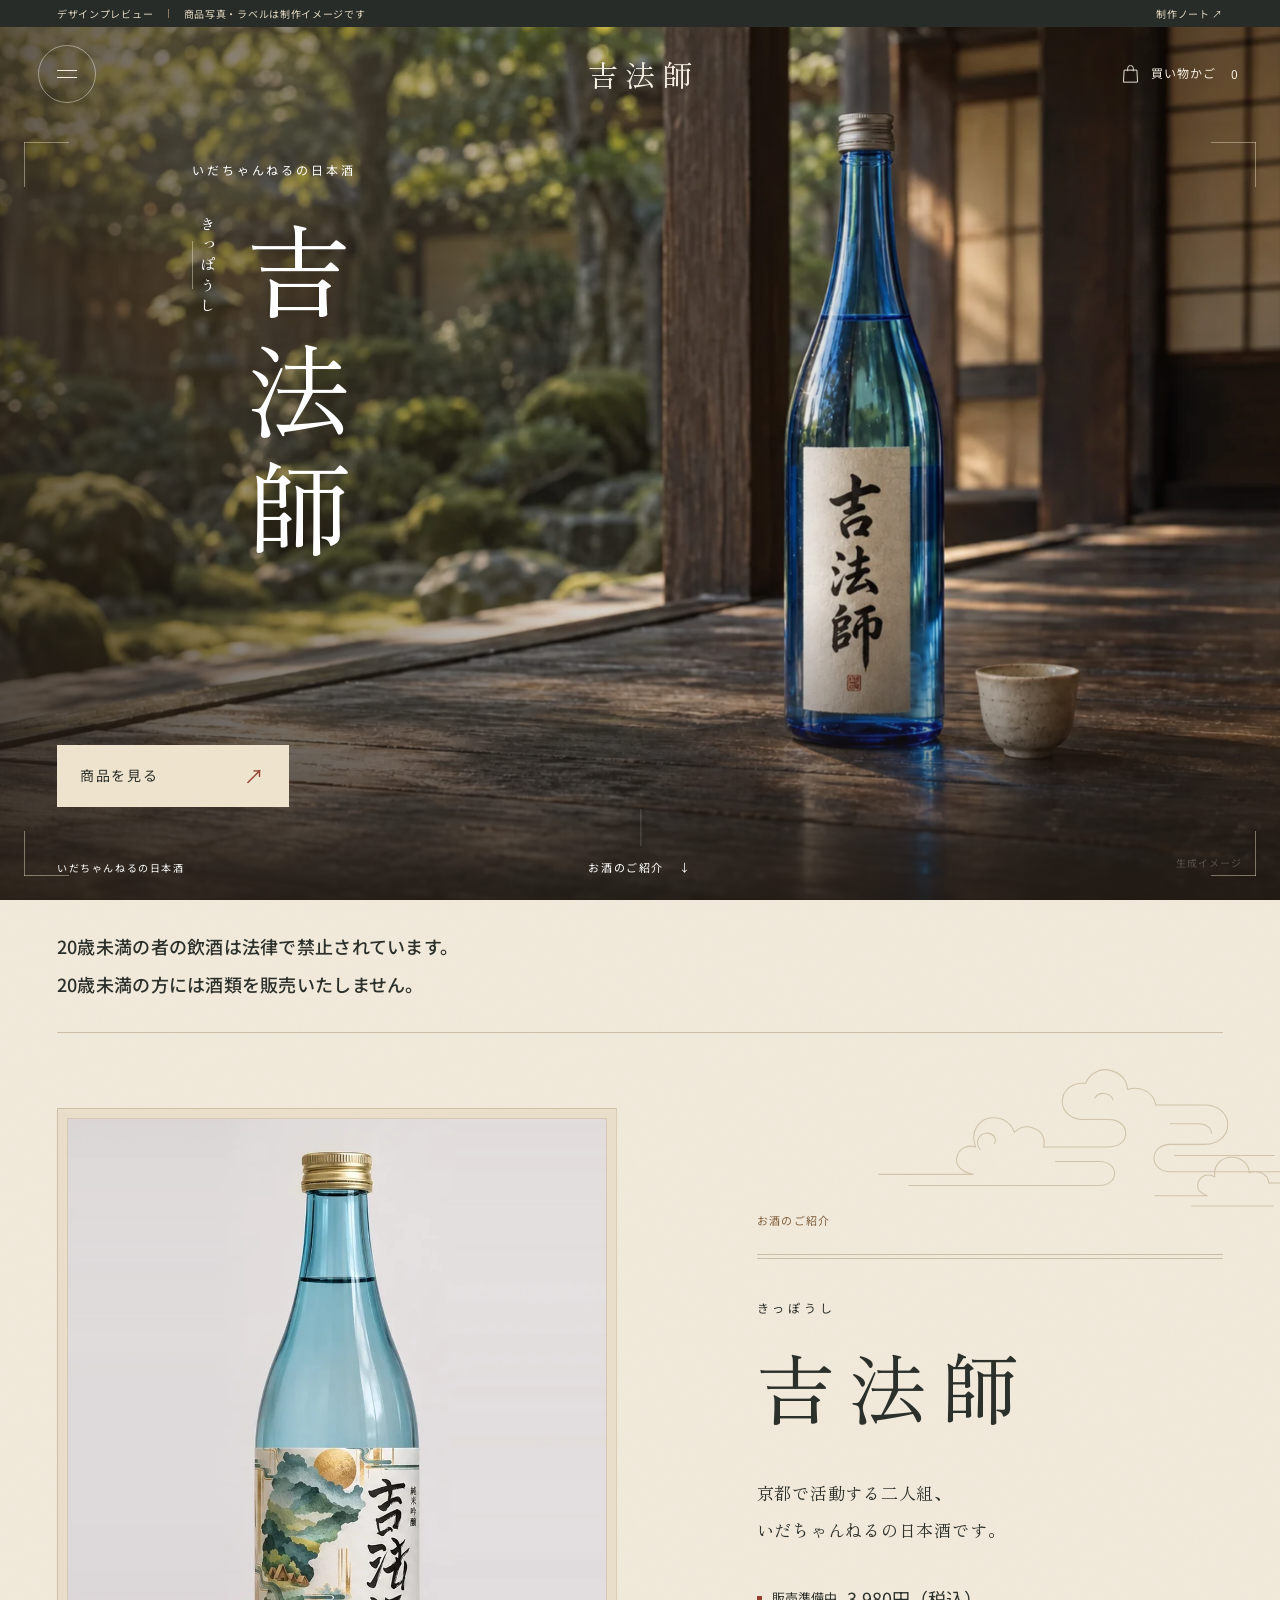
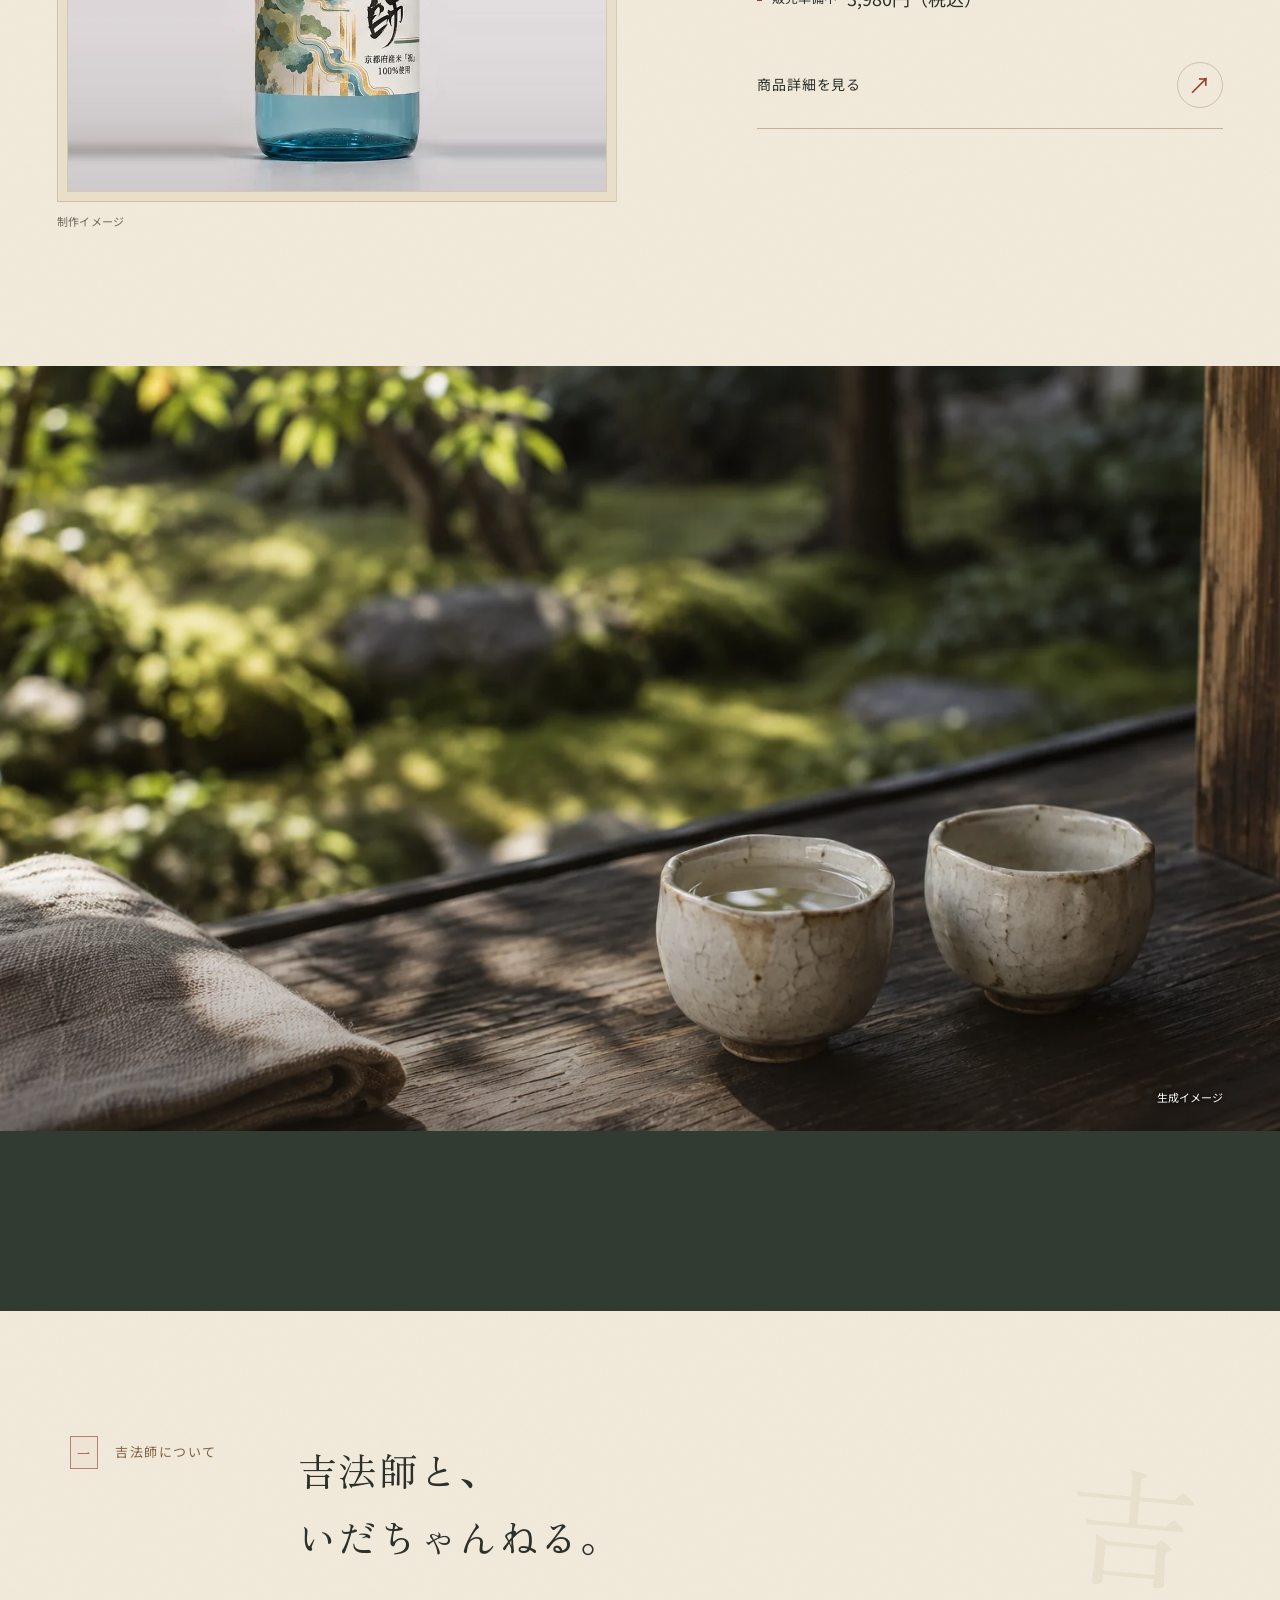
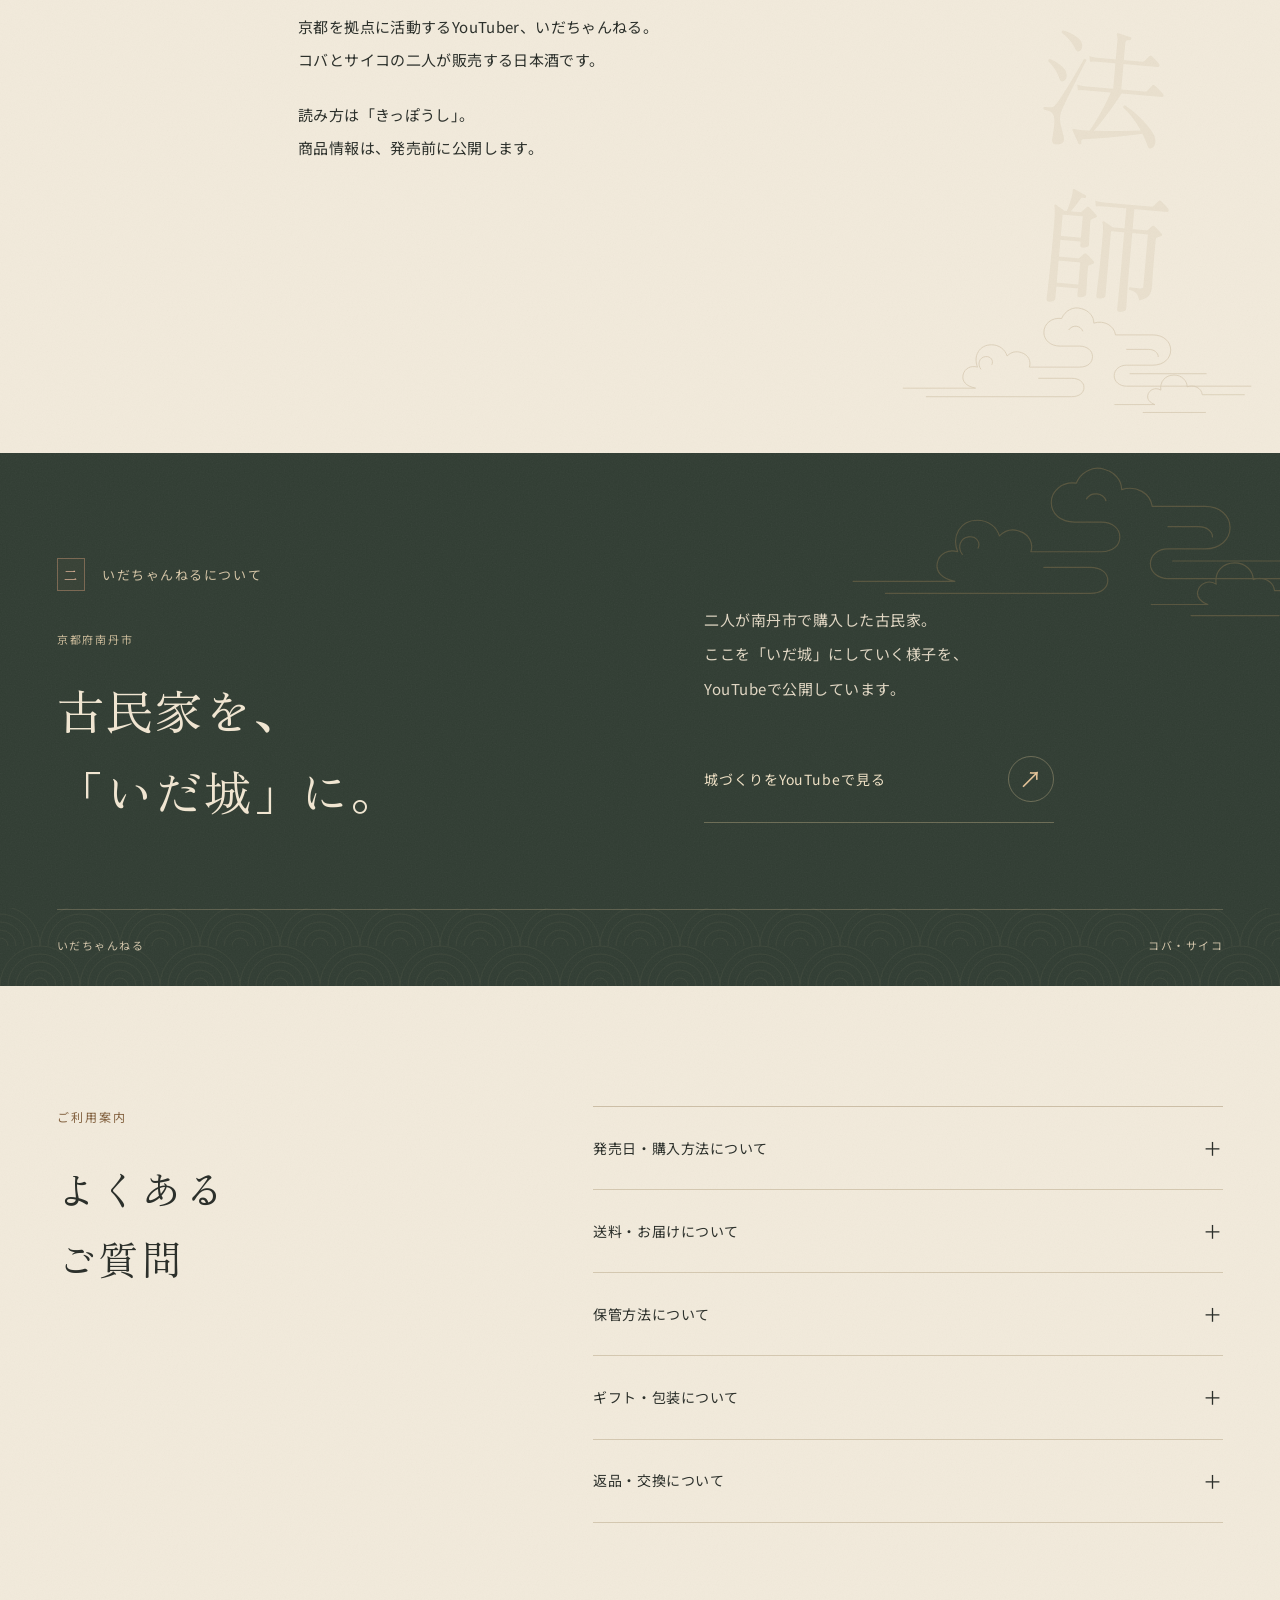
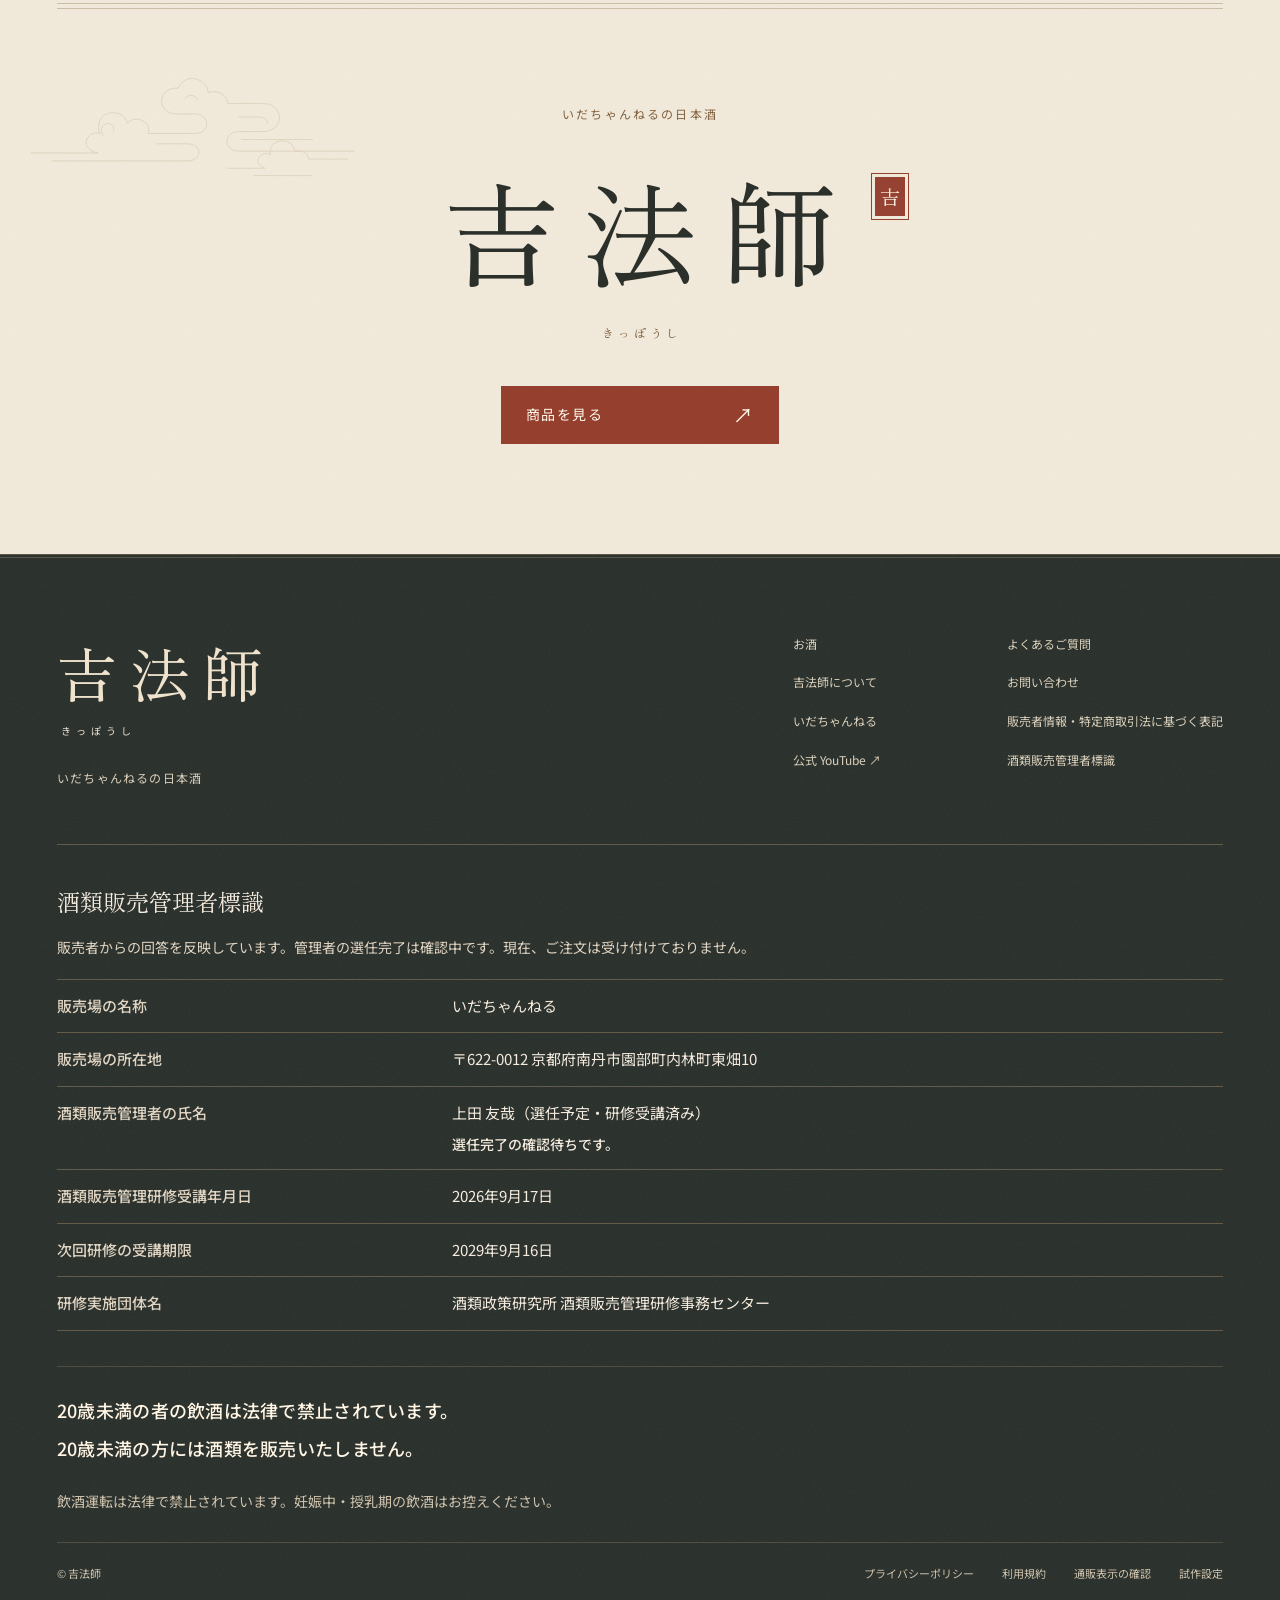
==== commit cb802eb4: "Publish new bottle design and back-label details Co-Authored-By: Claude Opus 5.5 <noreply@anthropic." ====
--- a/index.html
+++ b/index.html
@@ -17,9 +17,9 @@
   <link rel="stylesheet" href="assets/css/editorial.css?v=10">
   <link rel="stylesheet" href="assets/css/castle-atmosphere.css?v=9">
   <link rel="stylesheet" href="assets/css/presentation.css?v=10.1">
-  <link rel="stylesheet" href="assets/css/disclosures.css?v=13">
+  <link rel="stylesheet" href="assets/css/disclosures.css?v=14">
   <script src="assets/js/sales-info.js?v=13" defer></script>
-  <script src="assets/js/site.js?v=13" defer></script>
+  <script src="assets/js/site.js?v=14" defer></script>
   <script src="assets/js/motion.js?v=10.1" defer></script>
 </head>
 <body data-chrome="light">
@@ -40,7 +40,7 @@
         <div class="hero-foot"><span>いだちゃんねるの日本酒</span><a href="#/sake"><i class="scroll-stroke" aria-hidden="true"></i>お酒のご紹介 <span aria-hidden="true">↓</span></a></div>
       </section>
       <div class="catalog-warning section-wrap"><div class="alcohol-warning"><p>20歳未満の者の飲酒は法律で禁止されています。</p><p>20歳未満の方には酒類を販売いたしません。</p></div></div>
-      <section data-surface="light" class="featured section-wrap" id="sake" aria-labelledby="featured-title"><figure class="featured-image"><a href="#/product" aria-label="吉法師の商品詳細を見る"><img src="assets/images/bottle-blue-1000.webp" width="1024" height="1280" loading="lazy" alt="吉法師の瓶。参考写真に合わせた青い瓶と銀色のキャップ。ラベルは仮デザイン。"></a><figcaption>制作イメージ／ラベルは仮デザインです</figcaption></figure><div class="featured-copy"><div class="eyebrow">お酒のご紹介</div><p class="product-kana">きっぽうし</p><h2 id="featured-title" class="product-title serif">吉法師</h2><p class="featured-description">京都で活動する二人組、<br>いだちゃんねるの日本酒です。</p><div class="release-line"><span class="status-dot"></span><span>販売準備中</span><span class="price-text" data-sales-field="price">3,980円（税込）</span></div><a href="#/product" class="line-link">商品詳細を見る <span aria-hidden="true">↗</span></a></div></section>
+      <section data-surface="light" class="featured section-wrap" id="sake" aria-labelledby="featured-title"><figure class="featured-image"><a href="#/product" aria-label="吉法師の商品詳細を見る"><img src="assets/images/bottle-front-1000.webp" width="1000" height="1250" loading="lazy" alt="吉法師の瓶の正面。水色の瓶に金色のキャップ、山水を描いたラベル。"></a><figcaption>制作イメージ</figcaption></figure><div class="featured-copy"><div class="eyebrow">お酒のご紹介</div><p class="product-kana">きっぽうし</p><h2 id="featured-title" class="product-title serif">吉法師</h2><p class="featured-description">京都で活動する二人組、<br>いだちゃんねるの日本酒です。</p><div class="release-line"><span class="status-dot"></span><span>販売準備中</span><span class="price-text" data-sales-field="price">3,980円（税込）</span></div><a href="#/product" class="line-link">商品詳細を見る <span aria-hidden="true">↗</span></a></div></section>
       <section data-surface="dark" class="atmosphere" aria-label="縁側と盃のイメージ"><div class="atmosphere-stage"><img src="assets/images/cups-1600.webp" srcset="assets/images/cups-800.webp 800w, assets/images/cups-1600.webp 1600w" sizes="100vw" width="1536" height="1024" loading="lazy" alt="午後の光が差す木の縁側に、ふたつの盃。生成した情景イメージ。"><span class="image-disclosure">生成イメージ</span></div></section>
       <section data-surface="light" class="story section-wrap" id="about" aria-labelledby="story-title"><div class="section-index"><span>一</span><p>吉法師について</p></div><div class="story-body"><h2 id="story-title" class="serif">吉法師と、<br>いだちゃんねる。</h2><div class="story-paragraph"><p>京都を拠点に活動するYouTuber、いだちゃんねる。<br class="desktop-only">コバとサイコの二人が販売する日本酒です。</p><p>読み方は「きっぽうし」。<br>商品情報は、発売前に公開します。</p></div></div><div class="story-type" aria-hidden="true"><span>吉</span><span>法</span><span>師</span></div></section>
       <section data-surface="dark" class="ida-section ida-chapter" id="ida" aria-labelledby="ida-title">
@@ -59,7 +59,7 @@
           <div class="ida-chapter-foot"><span>いだちゃんねる</span><span>コバ・サイコ</span></div>
         </div>
       </section>
-      <section data-surface="light" class="faq-section section-wrap" id="faq" aria-labelledby="faq-title"><div class="faq-heading"><span class="eyebrow">ご利用案内</span><h2 id="faq-title" class="serif">よくある<br>ご質問</h2></div><div class="faq-list"><details><summary>発売日・購入方法について<span aria-hidden="true">＋</span></summary><p>現在、販売開始に向けて準備中です。価格は1本 <span class="price-text" data-sales-field="price">3,980円（税込）</span>です。発売日・容量・正式な購入方法は、確定後にご案内します。</p></details><details><summary>送料・お届けについて<span aria-hidden="true">＋</span></summary><p><span data-sales-field="shipping"></span></p><p><span data-sales-field="deliveryTiming"></span></p><p>現在はご注文を受け付けておりません。</p></details><details><summary>保管方法について<span aria-hidden="true">＋</span></summary><p>商品の保管方法は、確定した商品情報と実物ラベルの表示に沿ってご案内します。</p></details><details><summary>ギフト・包装について<span aria-hidden="true">＋</span></summary><p>ギフト対応の有無、包装・のし、料金は現在確認中です。</p></details><details><summary>返品・交換について<span aria-hidden="true">＋</span></summary><p><span data-sales-field="returns"></span></p></details></div></section>
+      <section data-surface="light" class="faq-section section-wrap" id="faq" aria-labelledby="faq-title"><div class="faq-heading"><span class="eyebrow">ご利用案内</span><h2 id="faq-title" class="serif">よくある<br>ご質問</h2></div><div class="faq-list"><details><summary>発売日・購入方法について<span aria-hidden="true">＋</span></summary><p>現在、販売開始に向けて準備中です。価格は1本 <span class="price-text" data-sales-field="price">3,980円（税込）</span>です。内容量は720ml。発売日と正式な購入方法は、確定後にご案内します。</p></details><details><summary>送料・お届けについて<span aria-hidden="true">＋</span></summary><p><span data-sales-field="shipping"></span></p><p><span data-sales-field="deliveryTiming"></span></p><p>現在はご注文を受け付けておりません。</p></details><details><summary>保管方法について<span aria-hidden="true">＋</span></summary><p>商品の保管方法は、確定した商品情報と実物ラベルの表示に沿ってご案内します。</p></details><details><summary>ギフト・包装について<span aria-hidden="true">＋</span></summary><p>ギフト対応の有無、包装・のし、料金は現在確認中です。</p></details><details><summary>返品・交換について<span aria-hidden="true">＋</span></summary><p><span data-sales-field="returns"></span></p></details></div></section>
       <section data-surface="light" class="closing section-wrap" aria-labelledby="closing-title">
         <div class="closing-signature">
           <p class="closing-kicker">いだちゃんねるの日本酒</p>
@@ -69,7 +69,7 @@
         <a class="button button-red" href="#/product">商品を見る <span aria-hidden="true">↗</span></a>
       </section>
     </div>
-    <div id="product-page" class="page" hidden><div class="breadcrumbs section-wrap"><a href="#/">トップ</a><span>／</span><span>吉法師</span></div><section class="product-layout section-wrap" aria-labelledby="pdp-title"><div class="product-gallery"><figure><img id="gallery-main" src="assets/images/bottle-blue-1000.webp" width="1024" height="1280" alt="吉法師の瓶。青い瓶の制作イメージ。ラベルは仮デザイン。"><figcaption id="gallery-caption">制作イメージ／ラベルは仮デザインです</figcaption></figure><div class="gallery-thumbs" aria-label="商品画像を選ぶ"><button aria-label="瓶の正面" aria-pressed="true" data-gallery="bottle"><img src="assets/images/bottle-blue-400.webp" width="80" height="100" alt=""></button><button aria-label="縁側の撮影イメージ" aria-pressed="false" data-gallery="engawa"><img src="assets/images/engawa-blue-800.webp" width="100" height="70" alt=""></button><button aria-label="盃の情景イメージ" aria-pressed="false" data-gallery="cups"><img src="assets/images/cups-800.webp" width="100" height="70" alt=""></button></div></div><div class="product-information"><span class="eyebrow">いだちゃんねるの日本酒</span><p class="product-kana">きっぽうし</p><h1 id="pdp-title" class="product-title serif">吉法師</h1><p class="pdp-description">発売に向けて準備しています。<br>味わい、香り、原材料などの情報は、<br>販売開始前にこちらでお知らせします。</p><div class="purchase" id="purchase"><div class="purchase-heading"><span data-sale-label>販売準備中</span><span>日本国内向け</span></div><div class="price-display"><p>販売価格（税込）<br><span data-sales-field="price">販売者確認待ち</span><small>容量：<span data-sales-field="volume">販売者確認待ち</span></small></p></div><div class="quantity-row"><label for="product-quantity">数量</label><div class="quantity-control"><button type="button" data-quantity="-1" data-target="product-quantity" aria-label="数量を減らす">−</button><input id="product-quantity" type="number" min="1" value="1" step="1" inputmode="numeric"><button type="button" data-quantity="1" data-target="product-quantity" aria-label="数量を増やす">＋</button></div></div><button type="button" id="add-to-cart" class="button button-red full" disabled>販売開始前です</button><p class="purchase-note" data-sale-note>発売日が決まり次第、お知らせします。</p><div class="alcohol-warning"><p>20歳未満の者の飲酒は法律で禁止されています。</p><p>20歳未満の方には酒類を販売いたしません。</p></div><nav class="disclosure-nav" aria-label="販売条件"><a href="#/legal">送料・お支払い・返品等</a><a href="#/alcohol">酒類販売管理者標識</a></nav></div><div class="product-accordions"><details open><summary>お酒について<span aria-hidden="true">＋</span></summary><dl class="spec-list"><div><dt>商品名</dt><dd>吉法師（きっぽうし）</dd></div><div><dt>容量・アルコール分</dt><dd>公開準備中</dd></div><div><dt>原材料・製造者</dt><dd>公開準備中</dd></div><div><dt>保存方法</dt><dd>公開準備中</dd></div></dl></details><details><summary>お支払い・お届け・返品について<span aria-hidden="true">＋</span></summary><div data-sales-table="purchase" data-sales-hints="false"></div><p>未確定の項目があります。販売条件の確認が済むまで、ご注文は受け付けておりません。</p><a class="line-link" href="#/legal">すべての販売条件を見る <span aria-hidden="true">↗</span></a></details></div></div></section><section class="pdp-scene section-wrap"><img src="assets/images/engawa-blue-1600.webp" width="1536" height="1024" loading="lazy" alt="縁側の瓶と盃。実在のいだ城とは異なる生成イメージ。"><div><span class="eyebrow">いだちゃんねるの日本酒</span><p class="serif">吉法師について</p><small>生成した撮影イメージです。<br>実際の商品・いだ城の写真ではありません。</small><a class="line-link" href="#/about">吉法師について <span aria-hidden="true">↗</span></a></div></section></div>
+    <div id="product-page" class="page" hidden><div class="breadcrumbs section-wrap"><a href="#/">トップ</a><span>／</span><span>吉法師</span></div><section class="product-layout section-wrap" aria-labelledby="pdp-title"><div class="product-gallery"><figure><img id="gallery-main" src="assets/images/bottle-front-1000.webp" width="1000" height="1250" alt="吉法師の瓶の正面。水色の瓶に金色のキャップ、山水を描いたラベル。"><figcaption id="gallery-caption">制作イメージ</figcaption></figure><div class="gallery-thumbs" aria-label="商品画像を選ぶ"><button aria-label="瓶の正面" aria-pressed="true" data-gallery="bottle"><img src="assets/images/bottle-front-400.webp" width="80" height="100" alt=""></button><button aria-label="瓶の裏面" aria-pressed="false" data-gallery="back"><img src="assets/images/bottle-back-400.webp" width="80" height="100" alt=""></button><button aria-label="ラベルの拡大" aria-pressed="false" data-gallery="label"><img src="assets/images/bottle-label.webp" width="100" height="91" alt=""></button><button aria-label="キャップの拡大" aria-pressed="false" data-gallery="cap"><img src="assets/images/bottle-cap.webp" width="100" height="85" alt=""></button><button aria-label="瓶底の刻印" aria-pressed="false" data-gallery="base"><img src="assets/images/bottle-base.webp" width="100" height="49" alt=""></button><button aria-label="盃の情景イメージ" aria-pressed="false" data-gallery="cups"><img src="assets/images/cups-800.webp" width="100" height="70" alt=""></button></div></div><div class="product-information"><span class="eyebrow">純米吟醸 ／ いだちゃんねるの日本酒</span><p class="product-kana">きっぽうし</p><h1 id="pdp-title" class="product-title serif">吉法師</h1><p class="pdp-description">京都の米「祝」と、伏見の酒造り。<br>エンタメではなく“本気”で創った日本酒。<br>これを読んでるあなたが、日本酒を楽しむ入口を目指しました。</p><div class="purchase" id="purchase"><div class="purchase-heading"><span data-sale-label>販売準備中</span><span>日本国内向け</span></div><div class="price-display"><p>販売価格（税込）<br><span data-sales-field="price">販売者確認待ち</span><small>容量：<span data-sales-field="volume">販売者確認待ち</span></small></p></div><div class="quantity-row"><label for="product-quantity">数量</label><div class="quantity-control"><button type="button" data-quantity="-1" data-target="product-quantity" aria-label="数量を減らす">−</button><input id="product-quantity" type="number" min="1" value="1" step="1" inputmode="numeric"><button type="button" data-quantity="1" data-target="product-quantity" aria-label="数量を増やす">＋</button></div></div><button type="button" id="add-to-cart" class="button button-red full" disabled>販売開始前です</button><p class="purchase-note" data-sale-note>発売日が決まり次第、お知らせします。</p><div class="alcohol-warning"><p>20歳未満の者の飲酒は法律で禁止されています。</p><p>20歳未満の方には酒類を販売いたしません。</p></div><nav class="disclosure-nav" aria-label="販売条件"><a href="#/legal">送料・お支払い・返品等</a><a href="#/alcohol">酒類販売管理者標識</a></nav></div><div class="product-accordions"><details open><summary>お酒について<span aria-hidden="true">＋</span></summary><dl class="spec-list"><div><dt>商品名</dt><dd><span data-sales-field="productName"></span>（きっぽうし）</dd></div><div><dt>品目</dt><dd><span data-sales-field="category"></span></dd></div><div><dt>原材料名</dt><dd><span data-sales-field="ingredients"></span></dd></div><div><dt>精米歩合</dt><dd><span data-sales-field="polishRatio"></span></dd></div><div><dt>原料米品種</dt><dd><span data-sales-field="riceVariety"></span></dd></div><div><dt>アルコール分</dt><dd><span data-sales-field="alcohol"></span></dd></div><div><dt>内容量</dt><dd><span data-sales-field="volume"></span></dd></div><div><dt>保存方法</dt><dd><span data-sales-field="storage"></span></dd></div><div><dt>製造者</dt><dd><span data-sales-field="maker"></span></dd></div><div><dt>製造年月</dt><dd>ラベルに記載</dd></div><div><dt>飲用上の注意</dt><dd><span data-sales-field="labelNotes"></span></dd></div></dl></details><details><summary>お支払い・お届け・返品について<span aria-hidden="true">＋</span></summary><div data-sales-table="purchase" data-sales-hints="false"></div><p>未確定の項目があります。販売条件の確認が済むまで、ご注文は受け付けておりません。</p><a class="line-link" href="#/legal">すべての販売条件を見る <span aria-hidden="true">↗</span></a></details></div></div></section><section class="pdp-scene section-wrap"><img src="assets/images/engawa-blue-1600.webp" width="1536" height="1024" loading="lazy" alt="縁側の瓶と盃。実在のいだ城とは異なる生成イメージ。"><div><span class="eyebrow">いだちゃんねるの日本酒</span><p class="serif">吉法師について</p><small>生成した撮影イメージです。<br>実際の商品・いだ城の写真ではありません。</small><a class="line-link" href="#/about">吉法師について <span aria-hidden="true">↗</span></a></div></section></div>
     <div id="cart-page" class="page" hidden><div class="commerce-page section-wrap"><div class="commerce-heading"><span class="eyebrow">SHOPPING BAG</span><h1 class="serif">買い物かご</h1><span data-cart-summary>0 点の商品</span></div><p class="commerce-notice">こちらは動作確認用のカートです。ご注文・お支払いは発生しません。</p><div class="alcohol-warning"><p>20歳未満の者の飲酒は法律で禁止されています。</p><p>20歳未満の方には酒類を販売いたしません。</p></div><div id="cart-content"></div><a class="back-link" href="#/product">← お酒を見る</a></div></div>
     <div id="checkout-page" class="page" hidden><div class="commerce-page checkout-page section-wrap"><div class="commerce-heading"><span class="eyebrow">CHECKOUT PREVIEW</span><h1 class="serif">購入手続き</h1></div><p class="commerce-notice">購入画面の試作です。決済・在庫・受注システムは未接続です。</p><div id="checkout-content"></div><a href="#/cart" class="back-link">← 買い物かごに戻る</a></div></div>
     <div id="info-page" class="page" hidden><article class="info-page section-wrap" id="info-content"></article></div>
--- a/assets/css/disclosures.css
+++ b/assets/css/disclosures.css
@@ -48,17 +48,25 @@
 .footer-warning > p { font-size: 14px; }
 .checkout-layout { display: grid; grid-template-columns: minmax(0, 1fr) minmax(280px, 340px); gap: 40px; align-items: start; }
 .checkout-page { max-width: 1120px; }
-.checkout-form .alcohol-warning { margin-block: 14px 24px; }
+.checkout-form { padding: clamp(22px, 3vw, 36px); border: 1px solid var(--line); background: #faf6ef; }
+.age-confirmation-heading { display: flex; align-items: baseline; justify-content: space-between; gap: 16px; padding-bottom: 22px; border-bottom: 1px solid var(--line); }
+.checkout-form .age-confirmation-heading h2 { margin: 0; font-family: var(--serif); font-size: clamp(24px, 2vw, 28px); font-weight: 400; line-height: 1.5; letter-spacing: .12em; }
+.age-confirmation-heading .required-label { color: var(--muted); font-size: 12px; font-weight: 400; letter-spacing: .08em; }
+.age-field { display: flex; align-items: center; justify-content: space-between; gap: 20px; margin-top: 24px; }
+.checkout-form .age-field label { margin: 0; font-size: 16px; }
+.age-entry { display: flex; align-items: baseline; gap: 10px; }
+.checkout-form .age-entry input { width: 88px; height: 48px; padding: 8px 12px; border-color: var(--line); background: transparent; text-align: center; font-size: 18px; }
+.age-entry > span { font-size: 14px; }
+.checkout-form .age-confirmation-label { display: flex; align-items: flex-start; gap: 12px; min-height: 48px; margin: 16px 0 20px; padding-block: 12px; font-size: var(--commerce-type); line-height: 1.6; cursor: pointer; }
+.checkout-form input[type="checkbox"] { appearance: auto; flex: 0 0 22px; width: 22px; height: 22px; margin: 3px 0 0; padding: 0; accent-color: var(--red); cursor: pointer; }
+.checkout-form input:focus-visible { outline: 2px solid var(--red); outline-offset: 4px; }
 .checkout-form input[aria-invalid="true"] { border: 2px solid var(--red); }
+.checkout-form input[type="checkbox"][aria-invalid="true"] { outline: 2px solid var(--red); outline-offset: 3px; }
+.checkout-form .alcohol-warning { margin: 0; padding-top: 20px; border-top: 1px solid var(--line); }
+.checkout-form .alcohol-warning p { text-wrap: initial; }
+.age-check-help { margin: 18px 0 20px; font-size: 14px; color: var(--muted); line-height: 1.85; }
+.checkout-form .small-note { margin: 14px 0 0; font-size: 12px; line-height: 1.85; }
 .checkout-form .age-result { font-size: var(--commerce-type); }
-.age-confirmation { margin-block: 24px; padding: 20px; border: 1px solid var(--line); background: #faf6ef; }
-.age-confirmation-question { display: flex; flex-wrap: wrap; align-items: center; gap: 8px 12px; font-size: var(--commerce-type); font-weight: 500; }
-.required-label { padding: 1px 7px; border: 1px solid currentColor; color: var(--red); font-size: 12px; }
-.checkout-form .age-confirmation-label { display: flex; align-items: flex-start; gap: 12px; min-height: 48px; margin: 10px 0 0; padding-block: 12px; font-size: var(--commerce-type); line-height: 1.6; cursor: pointer; }
-.checkout-form input[type="checkbox"] { appearance: auto; flex: 0 0 22px; width: 22px; height: 22px; margin: 3px 0 0; padding: 0; accent-color: var(--red); cursor: pointer; }
-.checkout-form input[type="checkbox"]:focus-visible { outline: 2px solid var(--red); outline-offset: 4px; }
-.checkout-form input[type="checkbox"][aria-invalid="true"] { outline: 2px solid var(--red); outline-offset: 3px; }
-.age-check-help { margin-top: 8px; font-size: 14px; color: var(--muted); line-height: 1.85; }
 .checkout-print { display: block; min-height: 44px; margin-top: 16px; padding: 10px 0; font-size: 14px; text-decoration: underline; text-underline-offset: 5px; }
 
 .checkout-conditions { margin-top: 32px; }
@@ -95,6 +103,7 @@
   .preview-strip, .header, .footer, .mobile-purchase, .toast, .no-print,
   .info-page > .back-link { display: none !important; }
   body, .sample-document { background: #fff !important; color: #000 !important; }
+  body { padding-top: 0 !important; }
   .info-page { padding: 0; width: 100%; max-width: none; }
   .info-page h1 { font-size: 22pt; }
   .alcohol-warning, .alcohol-warning p, .info-page .alcohol-warning p { color: #000 !important; font-size: 14pt; }
@@ -107,13 +116,17 @@
   .checkout-page .commerce-heading { margin-bottom: 16px; }
   .checkout-page .commerce-heading h1 { font-size: 24pt; }
   .checkout-page .commerce-notice { margin-bottom: 20px; padding-block: 10px; }
-  .checkout-layout { grid-template-columns: minmax(0, 1fr) 60mm; gap: 8mm; }
+  .checkout-layout { grid-template-columns: minmax(0, 1fr) 54mm; gap: 6mm; }
   .checkout-layout .order-summary { grid-row: auto; margin: 0; padding: 16px; background: #fff; }
-  .checkout-form, .age-confirmation { break-inside: avoid; }
-  .checkout-form h2 { font-size: 18pt; }
-  .checkout-form .small-note { margin-bottom: 16px; }
-  .age-confirmation { padding: 14px; background: #fff; }
-  .age-confirmation-question, .checkout-form .age-confirmation-label { font-size: 14pt; }
+  .checkout-form { padding: 18px; break-inside: avoid; background: #fff; }
+  .checkout-form .age-confirmation-heading h2 { font-size: 18pt; }
+  .age-confirmation-heading { padding-bottom: 16px; }
+  .age-field { margin-top: 18px; }
+  .checkout-form .age-confirmation-label { font-size: 14pt; margin-block: 12px 16px; }
+  .checkout-form .alcohol-warning { padding-top: 16px; }
+  .checkout-form .small-note, .checkout-form .age-result { text-wrap: balance; }
+  .age-check-help { margin-block: 14px 16px; }
+  .checkout-form .small-note { margin-top: 12px; }
   .checkout-form input[type="checkbox"] { print-color-adjust: exact; -webkit-print-color-adjust: exact; }
   .checkout-form .age-result { font-size: 11pt; padding: 12px; }
 
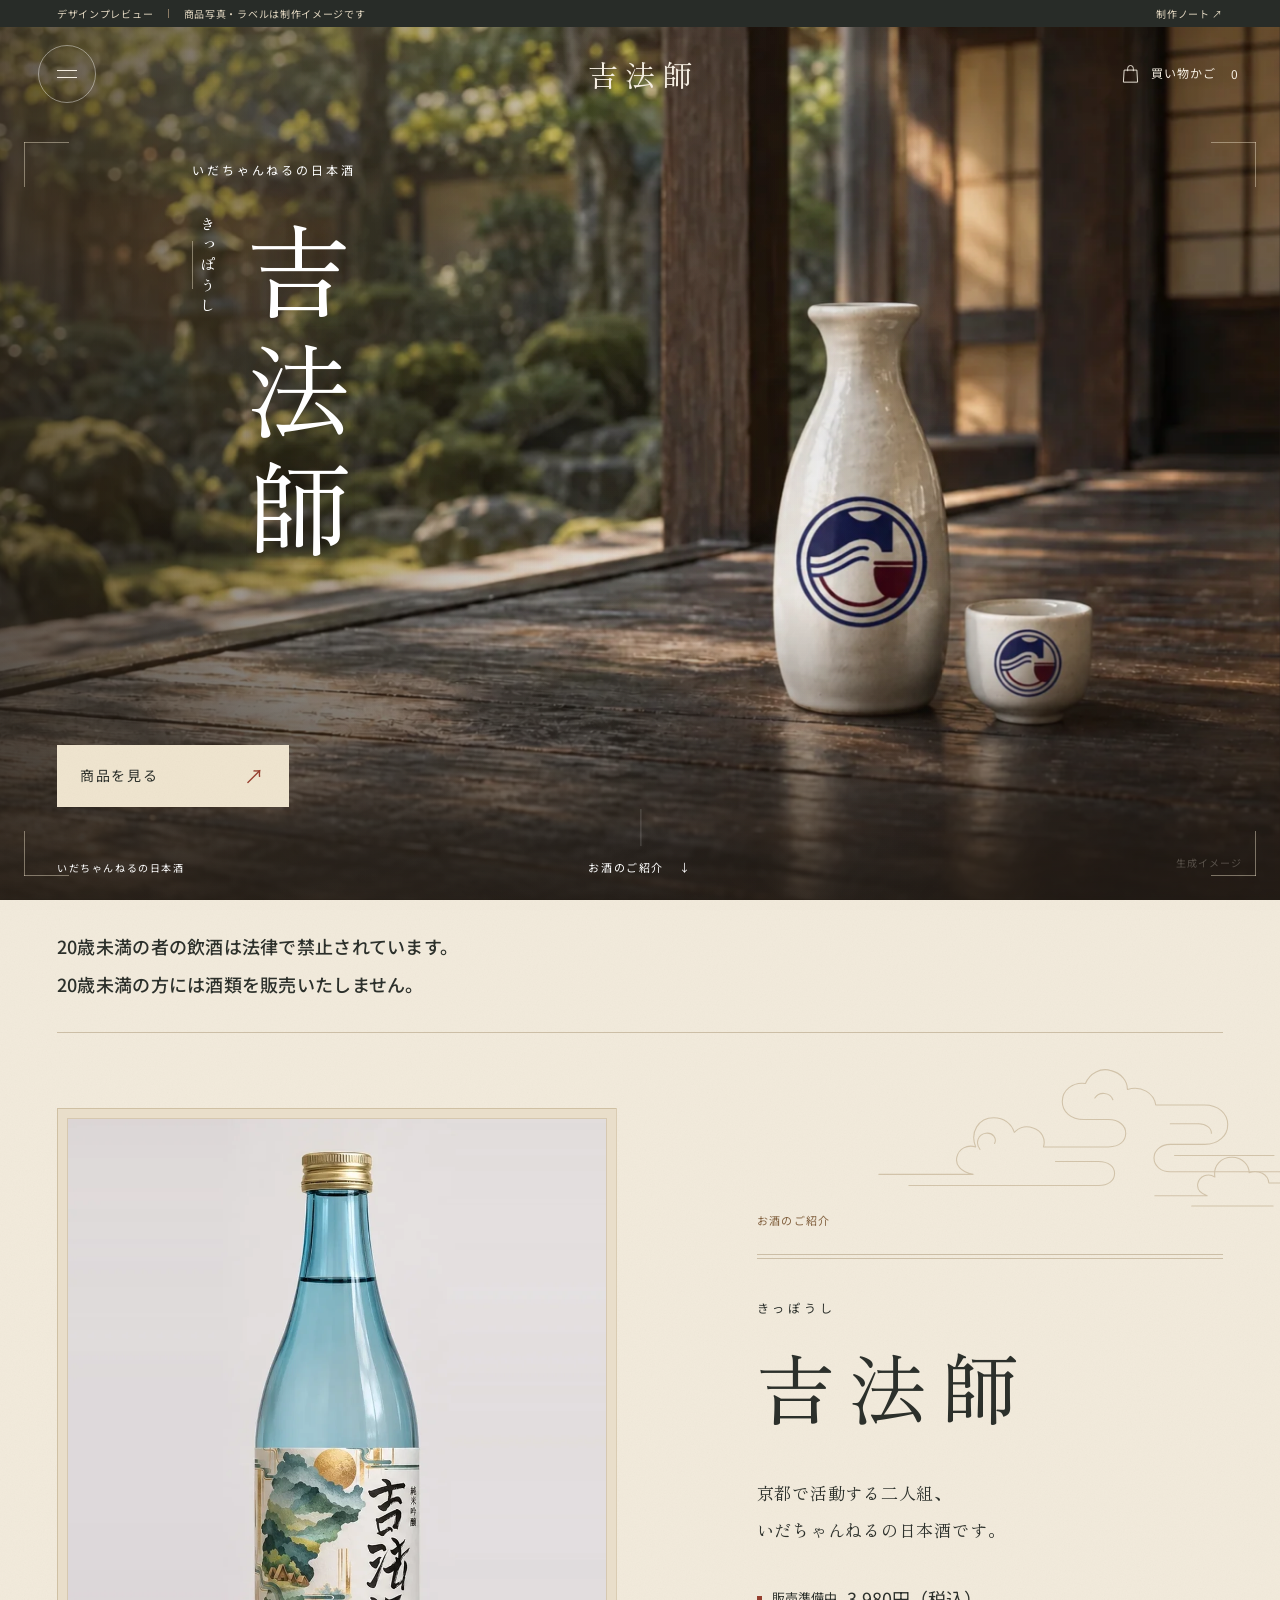
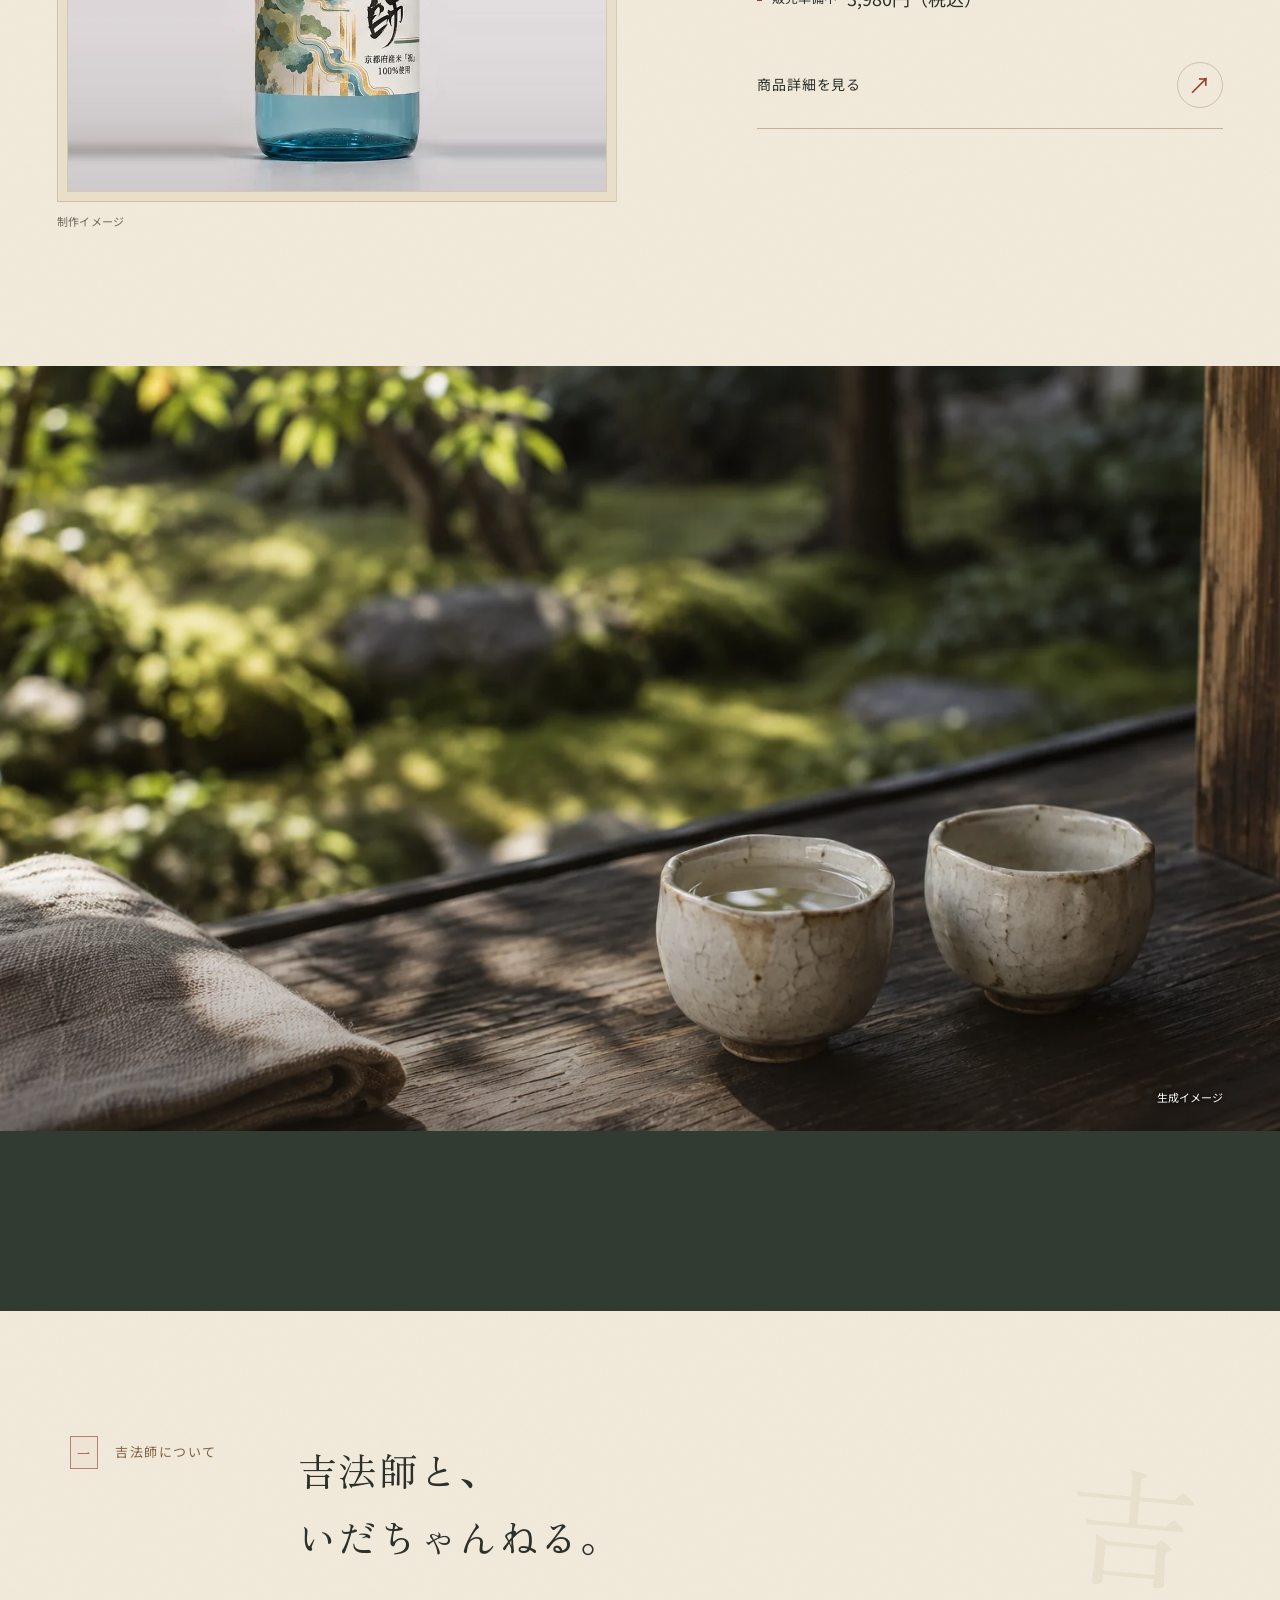
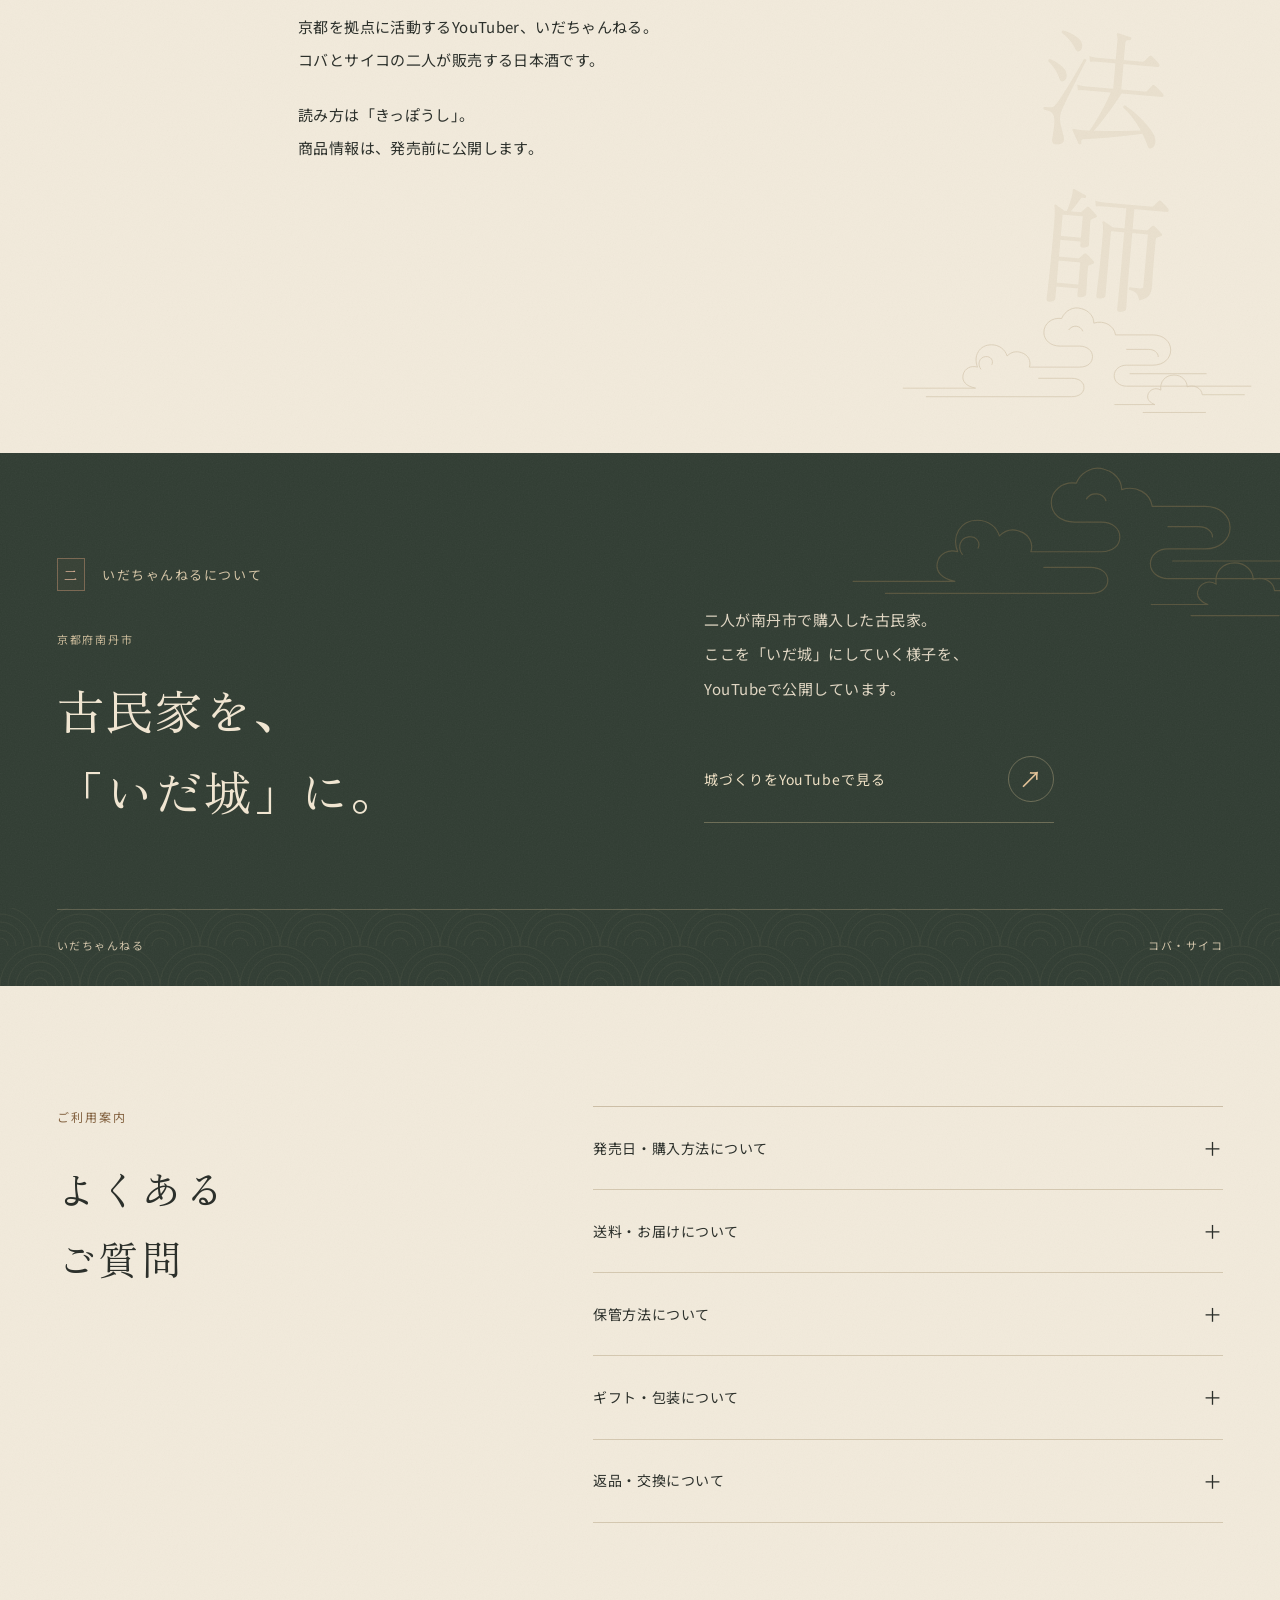
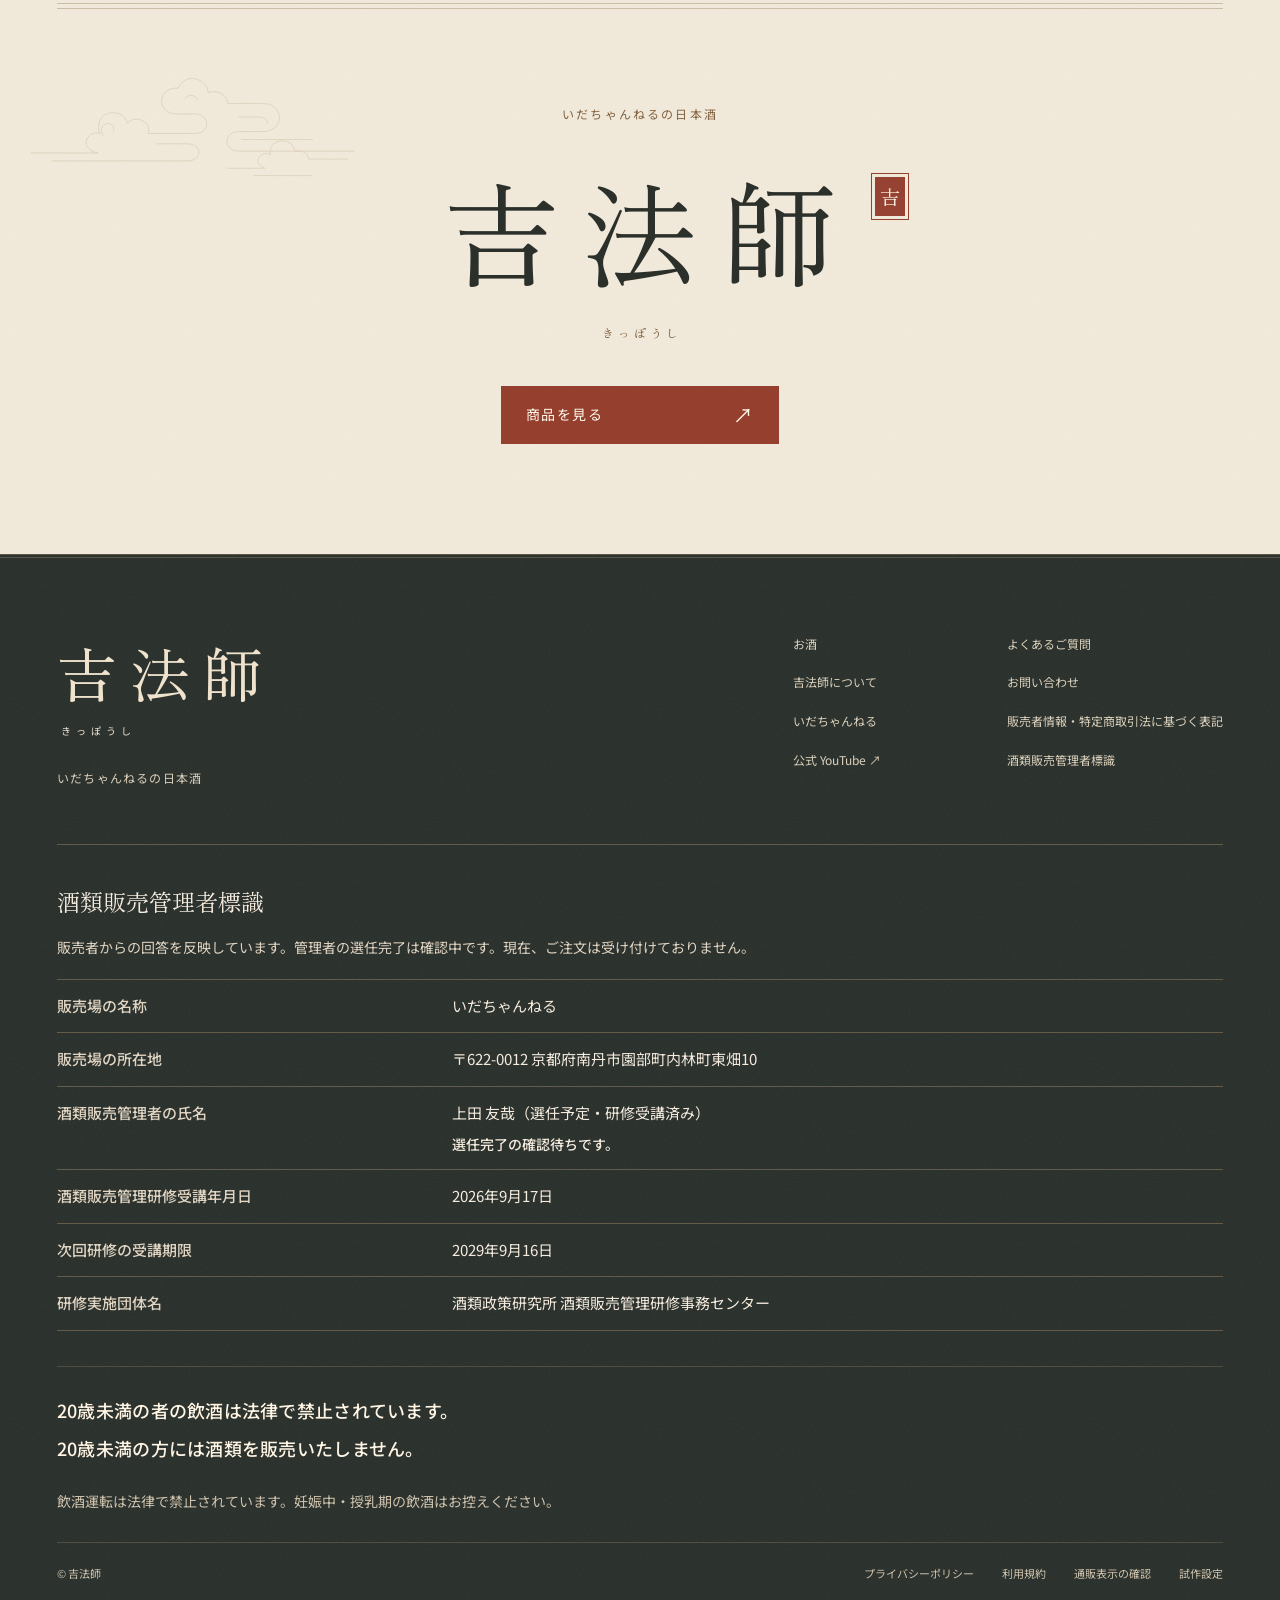
==== commit 44e5fc3f: "Publish new hero photo with logo tokkuri and ochoko Co-Authored-By: Claude Opus 5.5 <noreply@anthrop" ====
--- a/index.html
+++ b/index.html
@@ -11,8 +11,8 @@
   <link rel="preconnect" href="https://fonts.googleapis.com">
   <link rel="preconnect" href="https://fonts.gstatic.com" crossorigin>
   <link href="https://fonts.googleapis.com/css2?family=Noto+Sans+JP:wght@400;500&family=Zen+Old+Mincho:wght@400;500;600&display=swap" rel="stylesheet">
-  <link rel="preload" as="image" href="assets/images/engawa-blue-1600.webp" media="(min-width: 701px)">
-  <link rel="preload" as="image" href="assets/images/engawa-blue-mobile-1000.webp" imagesrcset="assets/images/engawa-blue-mobile-600.webp 600w, assets/images/engawa-blue-mobile-1000.webp 1000w" imagesizes="100vw" media="(max-width: 700px)">
+  <link rel="preload" as="image" href="assets/images/hero-tokkuri-1456.webp" media="(min-width: 701px)">
+  <link rel="preload" as="image" href="assets/images/hero-tokkuri-mobile-725.webp" imagesrcset="assets/images/hero-tokkuri-mobile-600.webp 600w, assets/images/hero-tokkuri-mobile-725.webp 725w" imagesizes="100vw" media="(max-width: 700px)">
   <link rel="stylesheet" href="assets/css/site.css?v=7">
   <link rel="stylesheet" href="assets/css/editorial.css?v=10">
   <link rel="stylesheet" href="assets/css/castle-atmosphere.css?v=9">
@@ -35,7 +35,7 @@
     <div id="home-page" class="page">
       <section data-surface="dark" class="hero" aria-labelledby="hero-title">
         <div class="hero-title"><p class="hero-origin">いだちゃんねるの日本酒</p><h1 id="hero-title" aria-label="吉法師"><span aria-hidden="true">吉</span><span aria-hidden="true">法</span><span aria-hidden="true">師</span></h1><span class="hero-reading">きっぽうし</span></div>
-        <figure class="hero-image"><picture><source media="(max-width: 700px)" srcset="assets/images/engawa-blue-mobile-600.webp 600w, assets/images/engawa-blue-mobile-1000.webp 1000w" sizes="100vw"><img src="assets/images/engawa-blue-1600.webp" srcset="assets/images/engawa-blue-800.webp 800w, assets/images/engawa-blue-1600.webp 1600w" sizes="100vw" width="1536" height="1024" alt="緑の庭を望む縁側に、青い日本酒の瓶と小さな盃。生成した撮影イメージ。" fetchpriority="high"></picture><figcaption>生成イメージ<span>瓶・ラベルは仮デザイン</span></figcaption></figure>
+        <figure class="hero-image"><picture><source media="(max-width: 700px)" srcset="assets/images/hero-tokkuri-mobile-600.webp 600w, assets/images/hero-tokkuri-mobile-725.webp 725w" sizes="100vw"><img src="assets/images/hero-tokkuri-1456.webp" srcset="assets/images/hero-tokkuri-800.webp 800w, assets/images/hero-tokkuri-1456.webp 1456w" sizes="100vw" width="1456" height="971" alt="緑の庭を望む縁側に、ロゴ入りの白い徳利とおちょこ。生成した撮影イメージ。" fetchpriority="high"></picture><figcaption>生成イメージ<span>瓶・ラベルは仮デザイン</span></figcaption></figure>
         <div class="hero-bottom"><a class="button hero-shop" href="#/product">商品を見る <span class="arrow" aria-hidden="true">↗</span></a></div>
         <div class="hero-foot"><span>いだちゃんねるの日本酒</span><a href="#/sake"><i class="scroll-stroke" aria-hidden="true"></i>お酒のご紹介 <span aria-hidden="true">↓</span></a></div>
       </section>
@@ -69,7 +69,7 @@
         <a class="button button-red" href="#/product">商品を見る <span aria-hidden="true">↗</span></a>
       </section>
     </div>
-    <div id="product-page" class="page" hidden><div class="breadcrumbs section-wrap"><a href="#/">トップ</a><span>／</span><span>吉法師</span></div><section class="product-layout section-wrap" aria-labelledby="pdp-title"><div class="product-gallery"><figure><img id="gallery-main" src="assets/images/bottle-front-1000.webp" width="1000" height="1250" alt="吉法師の瓶の正面。水色の瓶に金色のキャップ、山水を描いたラベル。"><figcaption id="gallery-caption">制作イメージ</figcaption></figure><div class="gallery-thumbs" aria-label="商品画像を選ぶ"><button aria-label="瓶の正面" aria-pressed="true" data-gallery="bottle"><img src="assets/images/bottle-front-400.webp" width="80" height="100" alt=""></button><button aria-label="瓶の裏面" aria-pressed="false" data-gallery="back"><img src="assets/images/bottle-back-400.webp" width="80" height="100" alt=""></button><button aria-label="ラベルの拡大" aria-pressed="false" data-gallery="label"><img src="assets/images/bottle-label.webp" width="100" height="91" alt=""></button><button aria-label="キャップの拡大" aria-pressed="false" data-gallery="cap"><img src="assets/images/bottle-cap.webp" width="100" height="85" alt=""></button><button aria-label="瓶底の刻印" aria-pressed="false" data-gallery="base"><img src="assets/images/bottle-base.webp" width="100" height="49" alt=""></button><button aria-label="盃の情景イメージ" aria-pressed="false" data-gallery="cups"><img src="assets/images/cups-800.webp" width="100" height="70" alt=""></button></div></div><div class="product-information"><span class="eyebrow">純米吟醸 ／ いだちゃんねるの日本酒</span><p class="product-kana">きっぽうし</p><h1 id="pdp-title" class="product-title serif">吉法師</h1><p class="pdp-description">京都の米「祝」と、伏見の酒造り。<br>エンタメではなく“本気”で創った日本酒。<br>これを読んでるあなたが、日本酒を楽しむ入口を目指しました。</p><div class="purchase" id="purchase"><div class="purchase-heading"><span data-sale-label>販売準備中</span><span>日本国内向け</span></div><div class="price-display"><p>販売価格（税込）<br><span data-sales-field="price">販売者確認待ち</span><small>容量：<span data-sales-field="volume">販売者確認待ち</span></small></p></div><div class="quantity-row"><label for="product-quantity">数量</label><div class="quantity-control"><button type="button" data-quantity="-1" data-target="product-quantity" aria-label="数量を減らす">−</button><input id="product-quantity" type="number" min="1" value="1" step="1" inputmode="numeric"><button type="button" data-quantity="1" data-target="product-quantity" aria-label="数量を増やす">＋</button></div></div><button type="button" id="add-to-cart" class="button button-red full" disabled>販売開始前です</button><p class="purchase-note" data-sale-note>発売日が決まり次第、お知らせします。</p><div class="alcohol-warning"><p>20歳未満の者の飲酒は法律で禁止されています。</p><p>20歳未満の方には酒類を販売いたしません。</p></div><nav class="disclosure-nav" aria-label="販売条件"><a href="#/legal">送料・お支払い・返品等</a><a href="#/alcohol">酒類販売管理者標識</a></nav></div><div class="product-accordions"><details open><summary>お酒について<span aria-hidden="true">＋</span></summary><dl class="spec-list"><div><dt>商品名</dt><dd><span data-sales-field="productName"></span>（きっぽうし）</dd></div><div><dt>品目</dt><dd><span data-sales-field="category"></span></dd></div><div><dt>原材料名</dt><dd><span data-sales-field="ingredients"></span></dd></div><div><dt>精米歩合</dt><dd><span data-sales-field="polishRatio"></span></dd></div><div><dt>原料米品種</dt><dd><span data-sales-field="riceVariety"></span></dd></div><div><dt>アルコール分</dt><dd><span data-sales-field="alcohol"></span></dd></div><div><dt>内容量</dt><dd><span data-sales-field="volume"></span></dd></div><div><dt>保存方法</dt><dd><span data-sales-field="storage"></span></dd></div><div><dt>製造者</dt><dd><span data-sales-field="maker"></span></dd></div><div><dt>製造年月</dt><dd>ラベルに記載</dd></div><div><dt>飲用上の注意</dt><dd><span data-sales-field="labelNotes"></span></dd></div></dl></details><details><summary>お支払い・お届け・返品について<span aria-hidden="true">＋</span></summary><div data-sales-table="purchase" data-sales-hints="false"></div><p>未確定の項目があります。販売条件の確認が済むまで、ご注文は受け付けておりません。</p><a class="line-link" href="#/legal">すべての販売条件を見る <span aria-hidden="true">↗</span></a></details></div></div></section><section class="pdp-scene section-wrap"><img src="assets/images/engawa-blue-1600.webp" width="1536" height="1024" loading="lazy" alt="縁側の瓶と盃。実在のいだ城とは異なる生成イメージ。"><div><span class="eyebrow">いだちゃんねるの日本酒</span><p class="serif">吉法師について</p><small>生成した撮影イメージです。<br>実際の商品・いだ城の写真ではありません。</small><a class="line-link" href="#/about">吉法師について <span aria-hidden="true">↗</span></a></div></section></div>
+    <div id="product-page" class="page" hidden><div class="breadcrumbs section-wrap"><a href="#/">トップ</a><span>／</span><span>吉法師</span></div><section class="product-layout section-wrap" aria-labelledby="pdp-title"><div class="product-gallery"><figure><img id="gallery-main" src="assets/images/bottle-front-1000.webp" width="1000" height="1250" alt="吉法師の瓶の正面。水色の瓶に金色のキャップ、山水を描いたラベル。"><figcaption id="gallery-caption">制作イメージ</figcaption></figure><div class="gallery-thumbs" aria-label="商品画像を選ぶ"><button aria-label="瓶の正面" aria-pressed="true" data-gallery="bottle"><img src="assets/images/bottle-front-400.webp" width="80" height="100" alt=""></button><button aria-label="瓶の裏面" aria-pressed="false" data-gallery="back"><img src="assets/images/bottle-back-400.webp" width="80" height="100" alt=""></button><button aria-label="ラベルの拡大" aria-pressed="false" data-gallery="label"><img src="assets/images/bottle-label.webp" width="100" height="91" alt=""></button><button aria-label="キャップの拡大" aria-pressed="false" data-gallery="cap"><img src="assets/images/bottle-cap.webp" width="100" height="85" alt=""></button><button aria-label="瓶底の刻印" aria-pressed="false" data-gallery="base"><img src="assets/images/bottle-base.webp" width="100" height="49" alt=""></button><button aria-label="盃の情景イメージ" aria-pressed="false" data-gallery="cups"><img src="assets/images/cups-800.webp" width="100" height="70" alt=""></button></div></div><div class="product-information"><span class="eyebrow">純米吟醸 ／ いだちゃんねるの日本酒</span><p class="product-kana">きっぽうし</p><h1 id="pdp-title" class="product-title serif">吉法師</h1><p class="pdp-description">京都の米「祝」と、伏見の酒造り。<br>エンタメではなく“本気”で創った日本酒。<br>これを読んでるあなたが、日本酒を楽しむ入口を目指しました。</p><div class="purchase" id="purchase"><div class="purchase-heading"><span data-sale-label>販売準備中</span><span>日本国内向け</span></div><div class="price-display"><p>販売価格（税込）<br><span data-sales-field="price">販売者確認待ち</span><small>容量：<span data-sales-field="volume">販売者確認待ち</span></small></p></div><div class="quantity-row"><label for="product-quantity">数量</label><div class="quantity-control"><button type="button" data-quantity="-1" data-target="product-quantity" aria-label="数量を減らす">−</button><input id="product-quantity" type="number" min="1" value="1" step="1" inputmode="numeric"><button type="button" data-quantity="1" data-target="product-quantity" aria-label="数量を増やす">＋</button></div></div><button type="button" id="add-to-cart" class="button button-red full" disabled>販売開始前です</button><p class="purchase-note" data-sale-note>発売日が決まり次第、お知らせします。</p><div class="alcohol-warning"><p>20歳未満の者の飲酒は法律で禁止されています。</p><p>20歳未満の方には酒類を販売いたしません。</p></div><nav class="disclosure-nav" aria-label="販売条件"><a href="#/legal">送料・お支払い・返品等</a><a href="#/alcohol">酒類販売管理者標識</a></nav></div><div class="product-accordions"><details open><summary>お酒について<span aria-hidden="true">＋</span></summary><dl class="spec-list"><div><dt>商品名</dt><dd><span data-sales-field="productName"></span>（きっぽうし）</dd></div><div><dt>品目</dt><dd><span data-sales-field="category"></span></dd></div><div><dt>原材料名</dt><dd><span data-sales-field="ingredients"></span></dd></div><div><dt>精米歩合</dt><dd><span data-sales-field="polishRatio"></span></dd></div><div><dt>原料米品種</dt><dd><span data-sales-field="riceVariety"></span></dd></div><div><dt>アルコール分</dt><dd><span data-sales-field="alcohol"></span></dd></div><div><dt>内容量</dt><dd><span data-sales-field="volume"></span></dd></div><div><dt>保存方法</dt><dd><span data-sales-field="storage"></span></dd></div><div><dt>製造者</dt><dd><span data-sales-field="maker"></span></dd></div><div><dt>製造年月</dt><dd>ラベルに記載</dd></div><div><dt>飲用上の注意</dt><dd><span data-sales-field="labelNotes"></span></dd></div></dl></details><details><summary>お支払い・お届け・返品について<span aria-hidden="true">＋</span></summary><div data-sales-table="purchase" data-sales-hints="false"></div><p>未確定の項目があります。販売条件の確認が済むまで、ご注文は受け付けておりません。</p><a class="line-link" href="#/legal">すべての販売条件を見る <span aria-hidden="true">↗</span></a></details></div></div></section><section class="pdp-scene section-wrap"><img src="assets/images/hero-tokkuri-1456.webp" width="1456" height="971" loading="lazy" alt="縁側の徳利とおちょこ。実在のいだ城とは異なる生成イメージ。"><div><span class="eyebrow">いだちゃんねるの日本酒</span><p class="serif">吉法師について</p><small>生成した撮影イメージです。<br>実際の商品・いだ城の写真ではありません。</small><a class="line-link" href="#/about">吉法師について <span aria-hidden="true">↗</span></a></div></section></div>
     <div id="cart-page" class="page" hidden><div class="commerce-page section-wrap"><div class="commerce-heading"><span class="eyebrow">SHOPPING BAG</span><h1 class="serif">買い物かご</h1><span data-cart-summary>0 点の商品</span></div><p class="commerce-notice">こちらは動作確認用のカートです。ご注文・お支払いは発生しません。</p><div class="alcohol-warning"><p>20歳未満の者の飲酒は法律で禁止されています。</p><p>20歳未満の方には酒類を販売いたしません。</p></div><div id="cart-content"></div><a class="back-link" href="#/product">← お酒を見る</a></div></div>
     <div id="checkout-page" class="page" hidden><div class="commerce-page checkout-page section-wrap"><div class="commerce-heading"><span class="eyebrow">CHECKOUT PREVIEW</span><h1 class="serif">購入手続き</h1></div><p class="commerce-notice">購入画面の試作です。決済・在庫・受注システムは未接続です。</p><div id="checkout-content"></div><a href="#/cart" class="back-link">← 買い物かごに戻る</a></div></div>
     <div id="info-page" class="page" hidden><article class="info-page section-wrap" id="info-content"></article></div>
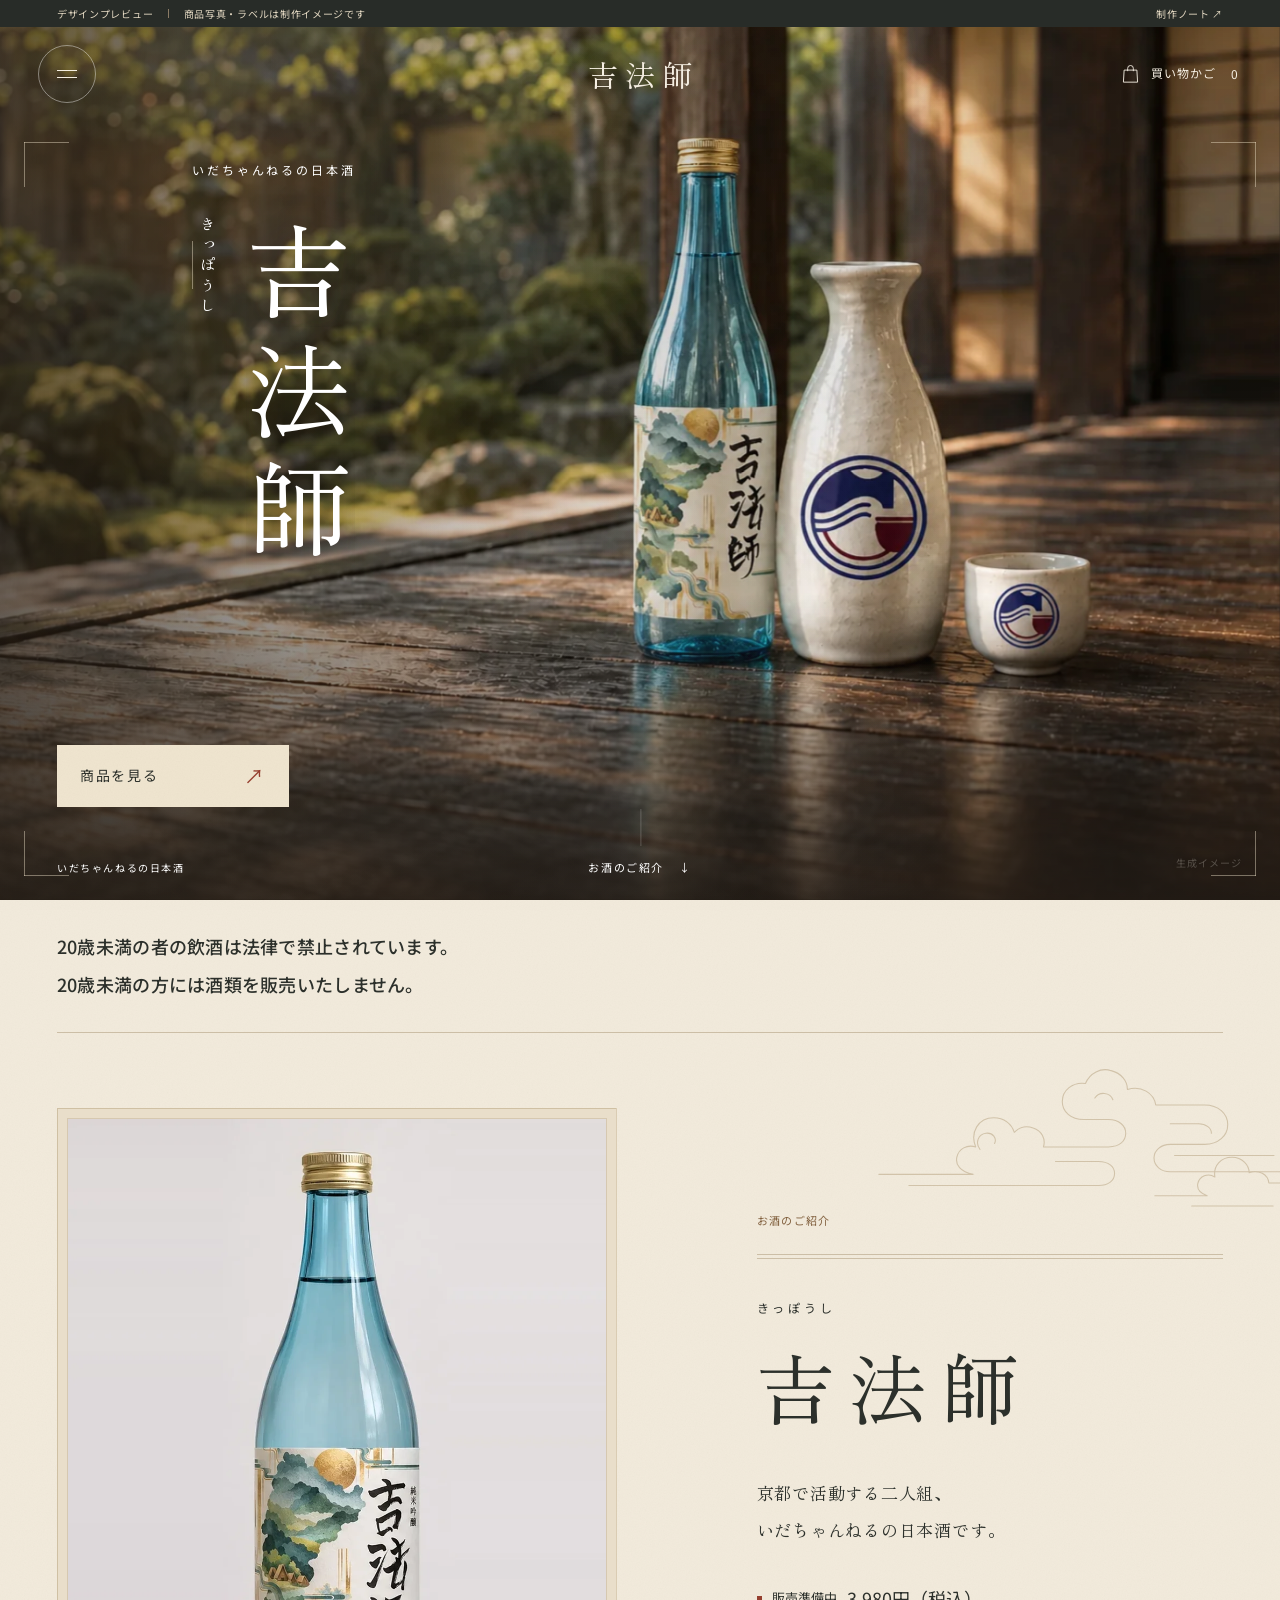
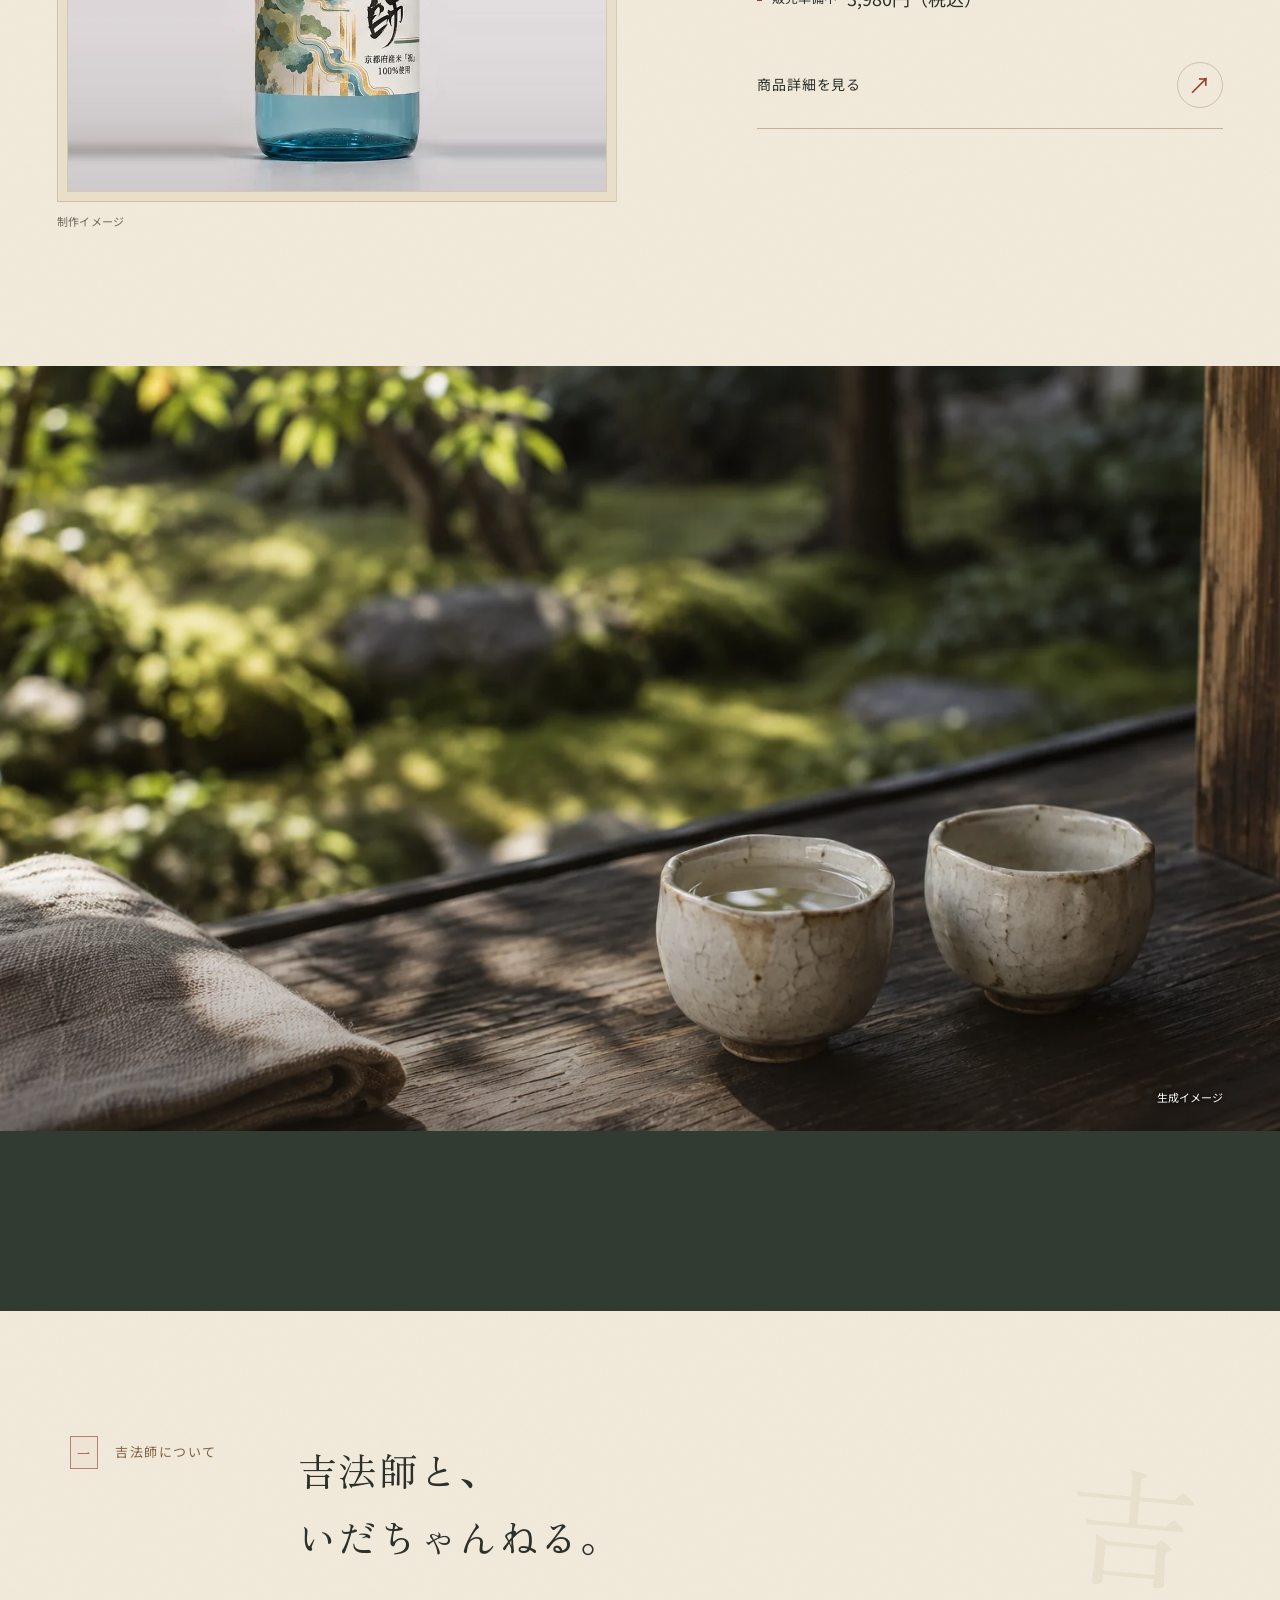
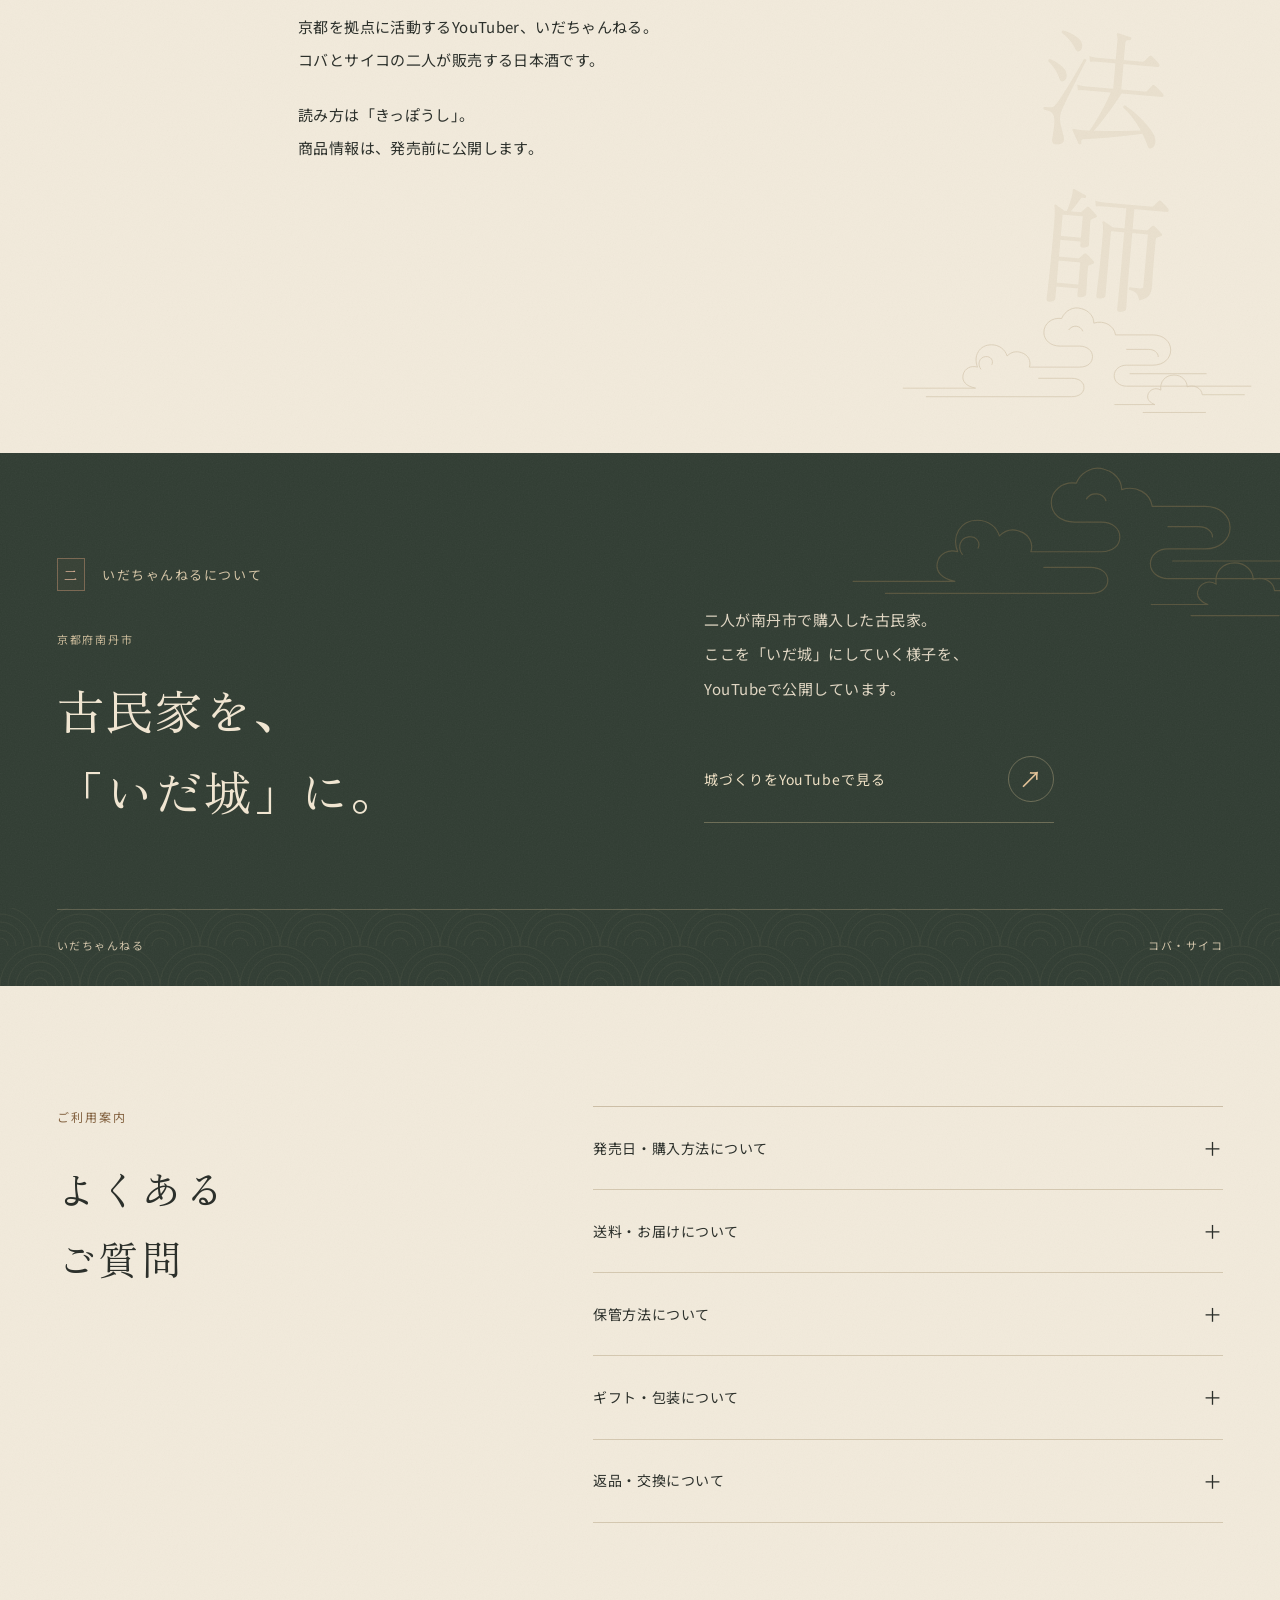
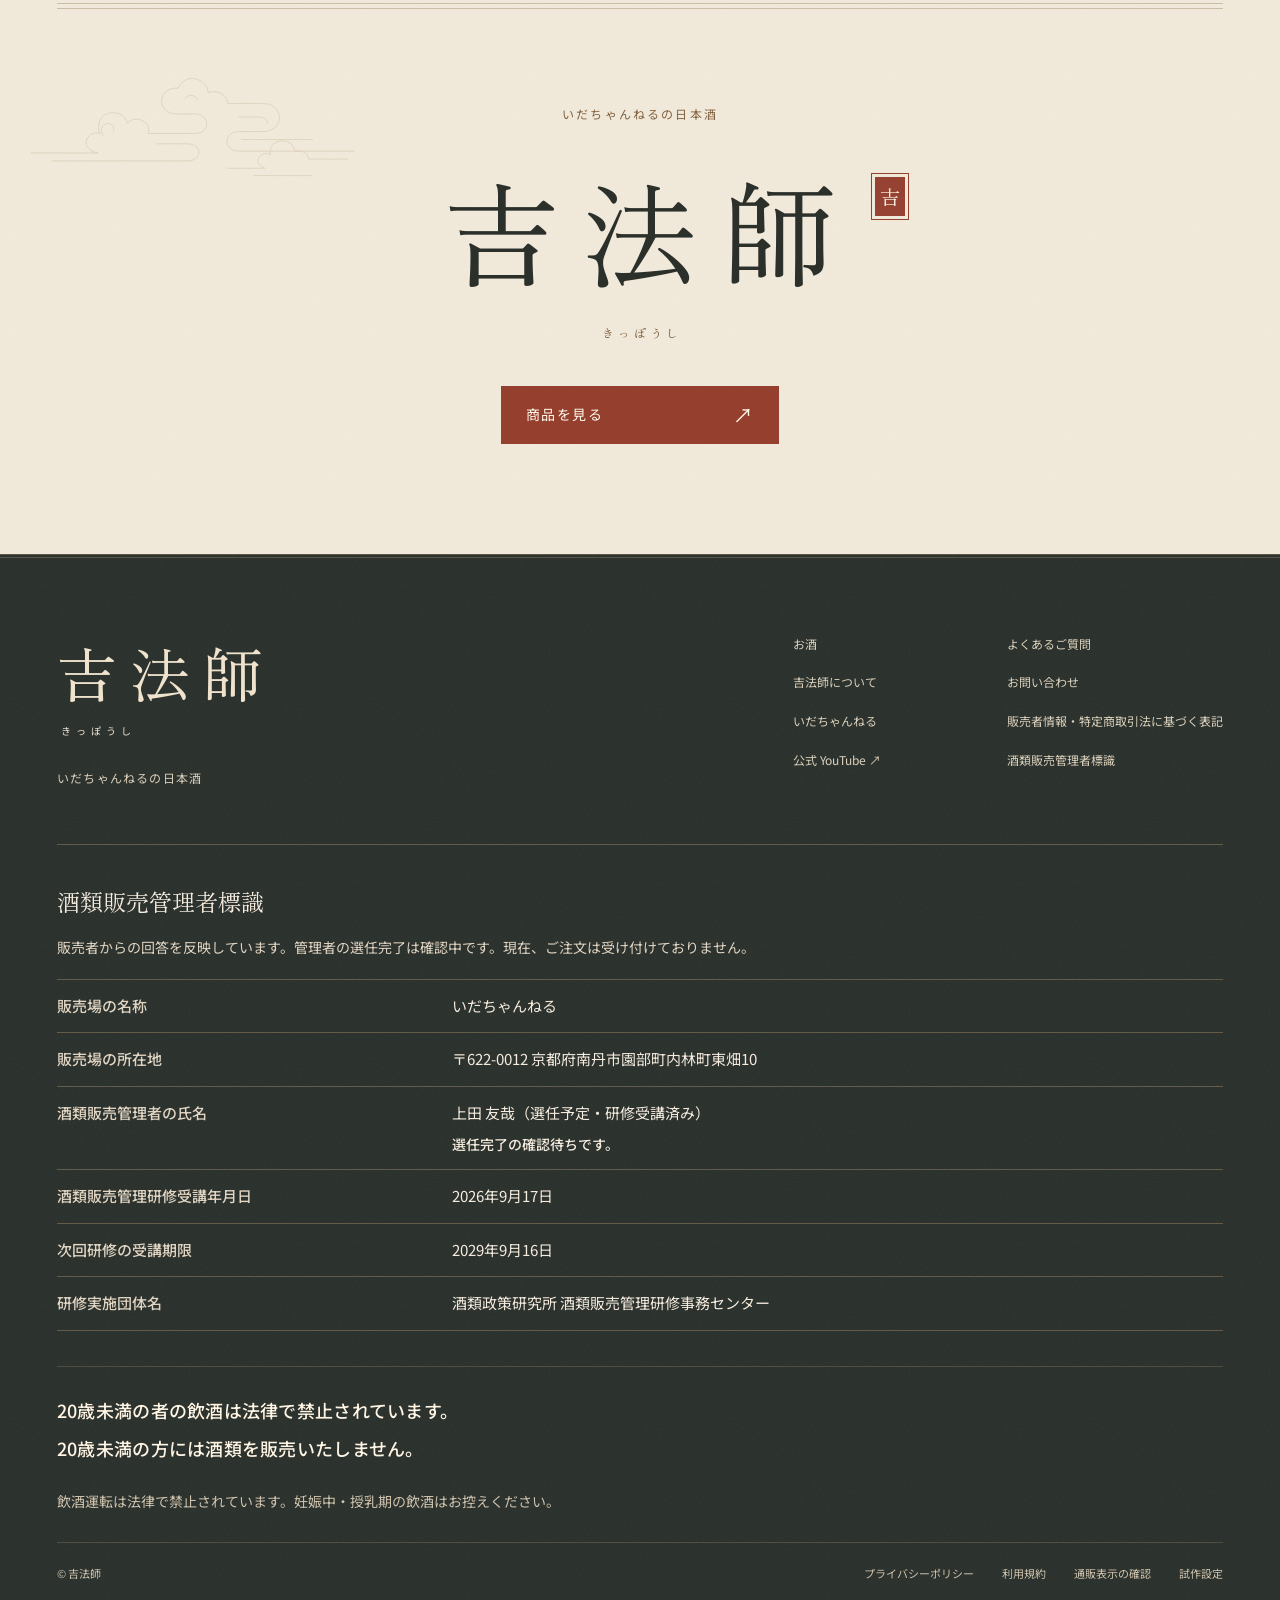
==== commit 335b1deb: "Publish hero with bottle, tokkuri and ochoko Co-Authored-By: Claude Opus 5.5 <noreply@anthropic.com>" ====
--- a/index.html
+++ b/index.html
@@ -12,7 +12,7 @@
   <link rel="preconnect" href="https://fonts.gstatic.com" crossorigin>
   <link href="https://fonts.googleapis.com/css2?family=Noto+Sans+JP:wght@400;500&family=Zen+Old+Mincho:wght@400;500;600&display=swap" rel="stylesheet">
   <link rel="preload" as="image" href="assets/images/hero-tokkuri-1456.webp" media="(min-width: 701px)">
-  <link rel="preload" as="image" href="assets/images/hero-tokkuri-mobile-725.webp" imagesrcset="assets/images/hero-tokkuri-mobile-600.webp 600w, assets/images/hero-tokkuri-mobile-725.webp 725w" imagesizes="100vw" media="(max-width: 700px)">
+  <link rel="preload" as="image" href="assets/images/hero-tokkuri-mobile-725.webp" imagesrcset="assets/images/hero-tokkuri-mobile-600.webp 600w, assets/images/hero-tokkuri-mobile-725.webp 700w" imagesizes="100vw" media="(max-width: 700px)">
   <link rel="stylesheet" href="assets/css/site.css?v=7">
   <link rel="stylesheet" href="assets/css/editorial.css?v=10">
   <link rel="stylesheet" href="assets/css/castle-atmosphere.css?v=9">
@@ -35,7 +35,7 @@
     <div id="home-page" class="page">
       <section data-surface="dark" class="hero" aria-labelledby="hero-title">
         <div class="hero-title"><p class="hero-origin">いだちゃんねるの日本酒</p><h1 id="hero-title" aria-label="吉法師"><span aria-hidden="true">吉</span><span aria-hidden="true">法</span><span aria-hidden="true">師</span></h1><span class="hero-reading">きっぽうし</span></div>
-        <figure class="hero-image"><picture><source media="(max-width: 700px)" srcset="assets/images/hero-tokkuri-mobile-600.webp 600w, assets/images/hero-tokkuri-mobile-725.webp 725w" sizes="100vw"><img src="assets/images/hero-tokkuri-1456.webp" srcset="assets/images/hero-tokkuri-800.webp 800w, assets/images/hero-tokkuri-1456.webp 1456w" sizes="100vw" width="1456" height="971" alt="緑の庭を望む縁側に、ロゴ入りの白い徳利とおちょこ。生成した撮影イメージ。" fetchpriority="high"></picture><figcaption>生成イメージ<span>瓶・ラベルは仮デザイン</span></figcaption></figure>
+        <figure class="hero-image"><picture><source media="(max-width: 700px)" srcset="assets/images/hero-tokkuri-mobile-600.webp 600w, assets/images/hero-tokkuri-mobile-725.webp 700w" sizes="100vw"><img src="assets/images/hero-tokkuri-1456.webp" srcset="assets/images/hero-tokkuri-800.webp 800w, assets/images/hero-tokkuri-1456.webp 1456w" sizes="100vw" width="1456" height="971" alt="緑の庭を望む縁側に、吉法師の瓶とロゴ入りの白い徳利・おちょこ。生成した撮影イメージ。" fetchpriority="high"></picture><figcaption>生成イメージ<span>瓶・ラベルは仮デザイン</span></figcaption></figure>
         <div class="hero-bottom"><a class="button hero-shop" href="#/product">商品を見る <span class="arrow" aria-hidden="true">↗</span></a></div>
         <div class="hero-foot"><span>いだちゃんねるの日本酒</span><a href="#/sake"><i class="scroll-stroke" aria-hidden="true"></i>お酒のご紹介 <span aria-hidden="true">↓</span></a></div>
       </section>
@@ -69,7 +69,7 @@
         <a class="button button-red" href="#/product">商品を見る <span aria-hidden="true">↗</span></a>
       </section>
     </div>
-    <div id="product-page" class="page" hidden><div class="breadcrumbs section-wrap"><a href="#/">トップ</a><span>／</span><span>吉法師</span></div><section class="product-layout section-wrap" aria-labelledby="pdp-title"><div class="product-gallery"><figure><img id="gallery-main" src="assets/images/bottle-front-1000.webp" width="1000" height="1250" alt="吉法師の瓶の正面。水色の瓶に金色のキャップ、山水を描いたラベル。"><figcaption id="gallery-caption">制作イメージ</figcaption></figure><div class="gallery-thumbs" aria-label="商品画像を選ぶ"><button aria-label="瓶の正面" aria-pressed="true" data-gallery="bottle"><img src="assets/images/bottle-front-400.webp" width="80" height="100" alt=""></button><button aria-label="瓶の裏面" aria-pressed="false" data-gallery="back"><img src="assets/images/bottle-back-400.webp" width="80" height="100" alt=""></button><button aria-label="ラベルの拡大" aria-pressed="false" data-gallery="label"><img src="assets/images/bottle-label.webp" width="100" height="91" alt=""></button><button aria-label="キャップの拡大" aria-pressed="false" data-gallery="cap"><img src="assets/images/bottle-cap.webp" width="100" height="85" alt=""></button><button aria-label="瓶底の刻印" aria-pressed="false" data-gallery="base"><img src="assets/images/bottle-base.webp" width="100" height="49" alt=""></button><button aria-label="盃の情景イメージ" aria-pressed="false" data-gallery="cups"><img src="assets/images/cups-800.webp" width="100" height="70" alt=""></button></div></div><div class="product-information"><span class="eyebrow">純米吟醸 ／ いだちゃんねるの日本酒</span><p class="product-kana">きっぽうし</p><h1 id="pdp-title" class="product-title serif">吉法師</h1><p class="pdp-description">京都の米「祝」と、伏見の酒造り。<br>エンタメではなく“本気”で創った日本酒。<br>これを読んでるあなたが、日本酒を楽しむ入口を目指しました。</p><div class="purchase" id="purchase"><div class="purchase-heading"><span data-sale-label>販売準備中</span><span>日本国内向け</span></div><div class="price-display"><p>販売価格（税込）<br><span data-sales-field="price">販売者確認待ち</span><small>容量：<span data-sales-field="volume">販売者確認待ち</span></small></p></div><div class="quantity-row"><label for="product-quantity">数量</label><div class="quantity-control"><button type="button" data-quantity="-1" data-target="product-quantity" aria-label="数量を減らす">−</button><input id="product-quantity" type="number" min="1" value="1" step="1" inputmode="numeric"><button type="button" data-quantity="1" data-target="product-quantity" aria-label="数量を増やす">＋</button></div></div><button type="button" id="add-to-cart" class="button button-red full" disabled>販売開始前です</button><p class="purchase-note" data-sale-note>発売日が決まり次第、お知らせします。</p><div class="alcohol-warning"><p>20歳未満の者の飲酒は法律で禁止されています。</p><p>20歳未満の方には酒類を販売いたしません。</p></div><nav class="disclosure-nav" aria-label="販売条件"><a href="#/legal">送料・お支払い・返品等</a><a href="#/alcohol">酒類販売管理者標識</a></nav></div><div class="product-accordions"><details open><summary>お酒について<span aria-hidden="true">＋</span></summary><dl class="spec-list"><div><dt>商品名</dt><dd><span data-sales-field="productName"></span>（きっぽうし）</dd></div><div><dt>品目</dt><dd><span data-sales-field="category"></span></dd></div><div><dt>原材料名</dt><dd><span data-sales-field="ingredients"></span></dd></div><div><dt>精米歩合</dt><dd><span data-sales-field="polishRatio"></span></dd></div><div><dt>原料米品種</dt><dd><span data-sales-field="riceVariety"></span></dd></div><div><dt>アルコール分</dt><dd><span data-sales-field="alcohol"></span></dd></div><div><dt>内容量</dt><dd><span data-sales-field="volume"></span></dd></div><div><dt>保存方法</dt><dd><span data-sales-field="storage"></span></dd></div><div><dt>製造者</dt><dd><span data-sales-field="maker"></span></dd></div><div><dt>製造年月</dt><dd>ラベルに記載</dd></div><div><dt>飲用上の注意</dt><dd><span data-sales-field="labelNotes"></span></dd></div></dl></details><details><summary>お支払い・お届け・返品について<span aria-hidden="true">＋</span></summary><div data-sales-table="purchase" data-sales-hints="false"></div><p>未確定の項目があります。販売条件の確認が済むまで、ご注文は受け付けておりません。</p><a class="line-link" href="#/legal">すべての販売条件を見る <span aria-hidden="true">↗</span></a></details></div></div></section><section class="pdp-scene section-wrap"><img src="assets/images/hero-tokkuri-1456.webp" width="1456" height="971" loading="lazy" alt="縁側の徳利とおちょこ。実在のいだ城とは異なる生成イメージ。"><div><span class="eyebrow">いだちゃんねるの日本酒</span><p class="serif">吉法師について</p><small>生成した撮影イメージです。<br>実際の商品・いだ城の写真ではありません。</small><a class="line-link" href="#/about">吉法師について <span aria-hidden="true">↗</span></a></div></section></div>
+    <div id="product-page" class="page" hidden><div class="breadcrumbs section-wrap"><a href="#/">トップ</a><span>／</span><span>吉法師</span></div><section class="product-layout section-wrap" aria-labelledby="pdp-title"><div class="product-gallery"><figure><img id="gallery-main" src="assets/images/bottle-front-1000.webp" width="1000" height="1250" alt="吉法師の瓶の正面。水色の瓶に金色のキャップ、山水を描いたラベル。"><figcaption id="gallery-caption">制作イメージ</figcaption></figure><div class="gallery-thumbs" aria-label="商品画像を選ぶ"><button aria-label="瓶の正面" aria-pressed="true" data-gallery="bottle"><img src="assets/images/bottle-front-400.webp" width="80" height="100" alt=""></button><button aria-label="瓶の裏面" aria-pressed="false" data-gallery="back"><img src="assets/images/bottle-back-400.webp" width="80" height="100" alt=""></button><button aria-label="ラベルの拡大" aria-pressed="false" data-gallery="label"><img src="assets/images/bottle-label.webp" width="100" height="91" alt=""></button><button aria-label="キャップの拡大" aria-pressed="false" data-gallery="cap"><img src="assets/images/bottle-cap.webp" width="100" height="85" alt=""></button><button aria-label="瓶底の刻印" aria-pressed="false" data-gallery="base"><img src="assets/images/bottle-base.webp" width="100" height="49" alt=""></button><button aria-label="盃の情景イメージ" aria-pressed="false" data-gallery="cups"><img src="assets/images/cups-800.webp" width="100" height="70" alt=""></button></div></div><div class="product-information"><span class="eyebrow">純米吟醸 ／ いだちゃんねるの日本酒</span><p class="product-kana">きっぽうし</p><h1 id="pdp-title" class="product-title serif">吉法師</h1><p class="pdp-description">京都の米「祝」と、伏見の酒造り。<br>エンタメではなく“本気”で創った日本酒。<br>これを読んでるあなたが、日本酒を楽しむ入口を目指しました。</p><div class="purchase" id="purchase"><div class="purchase-heading"><span data-sale-label>販売準備中</span><span>日本国内向け</span></div><div class="price-display"><p>販売価格（税込）<br><span data-sales-field="price">販売者確認待ち</span><small>容量：<span data-sales-field="volume">販売者確認待ち</span></small></p></div><div class="quantity-row"><label for="product-quantity">数量</label><div class="quantity-control"><button type="button" data-quantity="-1" data-target="product-quantity" aria-label="数量を減らす">−</button><input id="product-quantity" type="number" min="1" value="1" step="1" inputmode="numeric"><button type="button" data-quantity="1" data-target="product-quantity" aria-label="数量を増やす">＋</button></div></div><button type="button" id="add-to-cart" class="button button-red full" disabled>販売開始前です</button><p class="purchase-note" data-sale-note>発売日が決まり次第、お知らせします。</p><div class="alcohol-warning"><p>20歳未満の者の飲酒は法律で禁止されています。</p><p>20歳未満の方には酒類を販売いたしません。</p></div><nav class="disclosure-nav" aria-label="販売条件"><a href="#/legal">送料・お支払い・返品等</a><a href="#/alcohol">酒類販売管理者標識</a></nav></div><div class="product-accordions"><details open><summary>お酒について<span aria-hidden="true">＋</span></summary><dl class="spec-list"><div><dt>商品名</dt><dd><span data-sales-field="productName"></span>（きっぽうし）</dd></div><div><dt>品目</dt><dd><span data-sales-field="category"></span></dd></div><div><dt>原材料名</dt><dd><span data-sales-field="ingredients"></span></dd></div><div><dt>精米歩合</dt><dd><span data-sales-field="polishRatio"></span></dd></div><div><dt>原料米品種</dt><dd><span data-sales-field="riceVariety"></span></dd></div><div><dt>アルコール分</dt><dd><span data-sales-field="alcohol"></span></dd></div><div><dt>内容量</dt><dd><span data-sales-field="volume"></span></dd></div><div><dt>保存方法</dt><dd><span data-sales-field="storage"></span></dd></div><div><dt>製造者</dt><dd><span data-sales-field="maker"></span></dd></div><div><dt>製造年月</dt><dd>ラベルに記載</dd></div><div><dt>飲用上の注意</dt><dd><span data-sales-field="labelNotes"></span></dd></div></dl></details><details><summary>お支払い・お届け・返品について<span aria-hidden="true">＋</span></summary><div data-sales-table="purchase" data-sales-hints="false"></div><p>未確定の項目があります。販売条件の確認が済むまで、ご注文は受け付けておりません。</p><a class="line-link" href="#/legal">すべての販売条件を見る <span aria-hidden="true">↗</span></a></details></div></div></section><section class="pdp-scene section-wrap"><img src="assets/images/hero-tokkuri-1456.webp" width="1456" height="971" loading="lazy" alt="縁側の瓶と徳利・おちょこ。実在のいだ城とは異なる生成イメージ。"><div><span class="eyebrow">いだちゃんねるの日本酒</span><p class="serif">吉法師について</p><small>生成した撮影イメージです。<br>実際の商品・いだ城の写真ではありません。</small><a class="line-link" href="#/about">吉法師について <span aria-hidden="true">↗</span></a></div></section></div>
     <div id="cart-page" class="page" hidden><div class="commerce-page section-wrap"><div class="commerce-heading"><span class="eyebrow">SHOPPING BAG</span><h1 class="serif">買い物かご</h1><span data-cart-summary>0 点の商品</span></div><p class="commerce-notice">こちらは動作確認用のカートです。ご注文・お支払いは発生しません。</p><div class="alcohol-warning"><p>20歳未満の者の飲酒は法律で禁止されています。</p><p>20歳未満の方には酒類を販売いたしません。</p></div><div id="cart-content"></div><a class="back-link" href="#/product">← お酒を見る</a></div></div>
     <div id="checkout-page" class="page" hidden><div class="commerce-page checkout-page section-wrap"><div class="commerce-heading"><span class="eyebrow">CHECKOUT PREVIEW</span><h1 class="serif">購入手続き</h1></div><p class="commerce-notice">購入画面の試作です。決済・在庫・受注システムは未接続です。</p><div id="checkout-content"></div><a href="#/cart" class="back-link">← 買い物かごに戻る</a></div></div>
     <div id="info-page" class="page" hidden><article class="info-page section-wrap" id="info-content"></article></div>
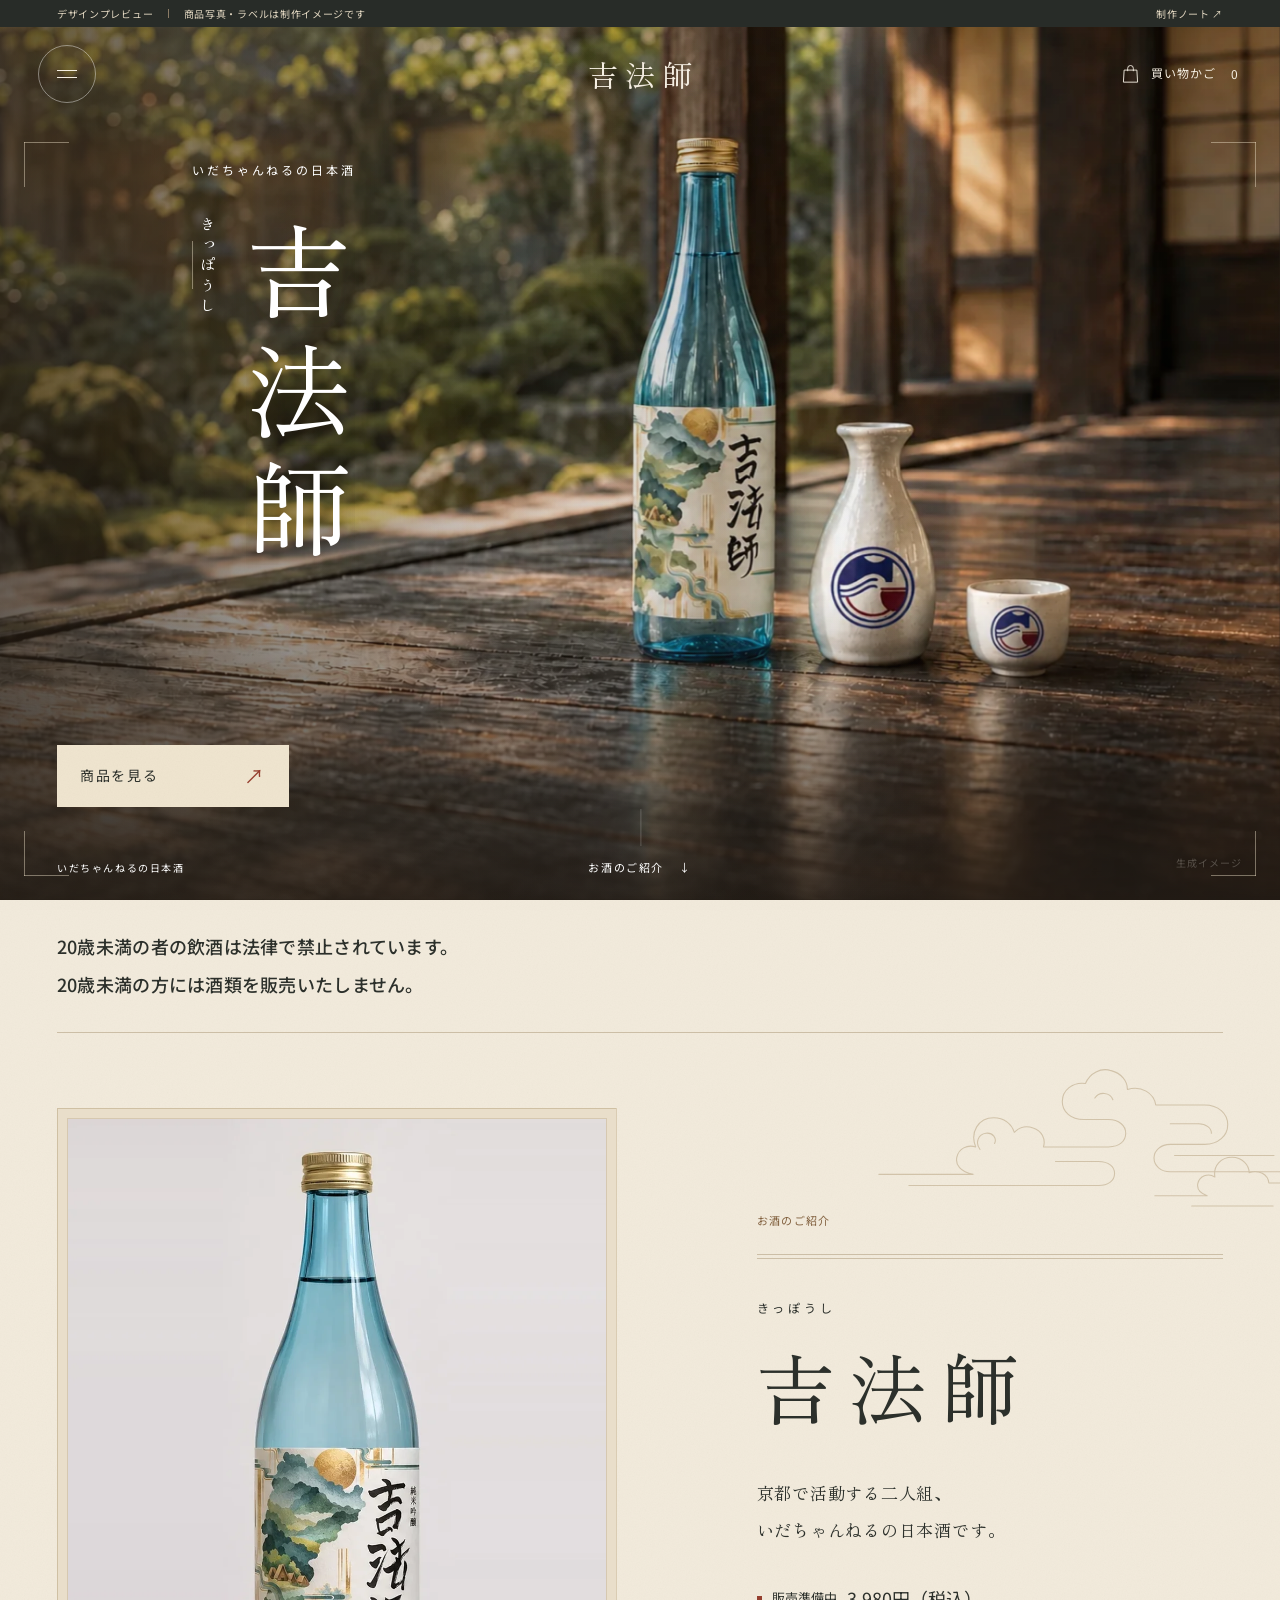
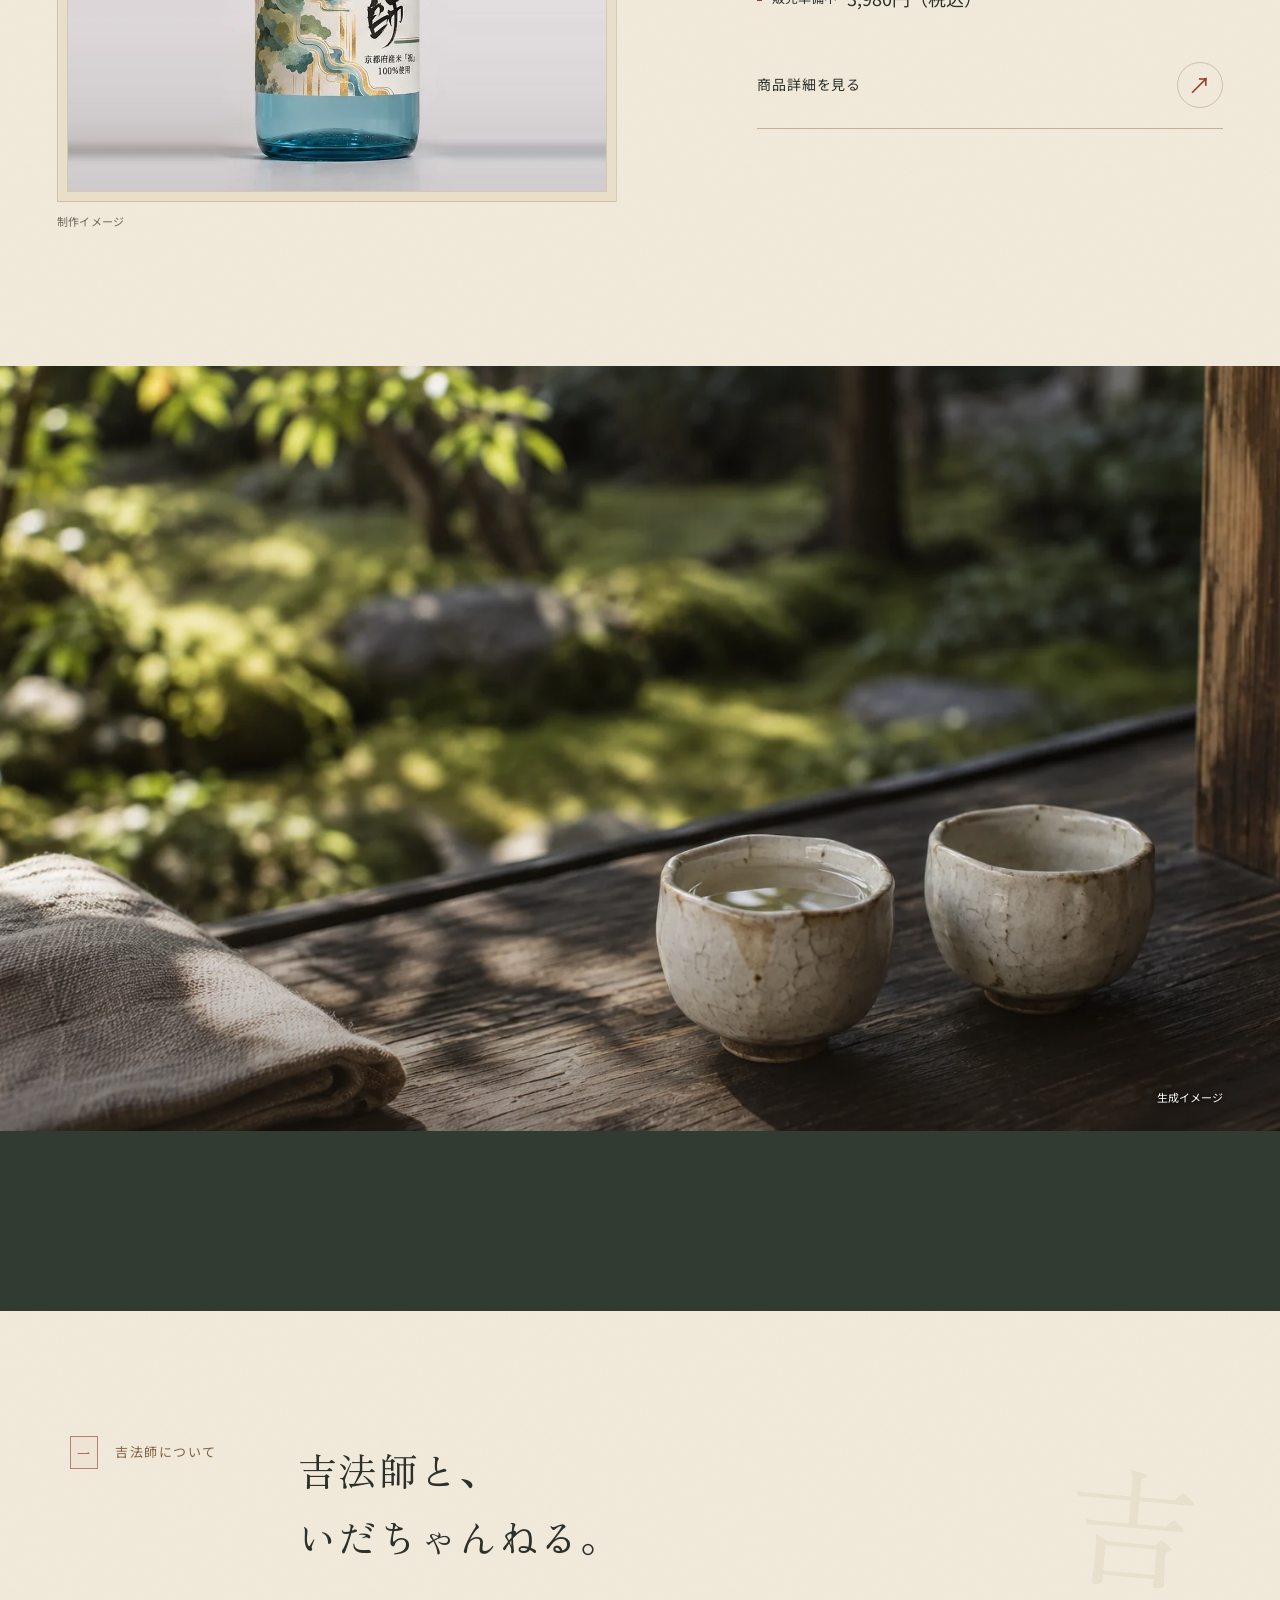
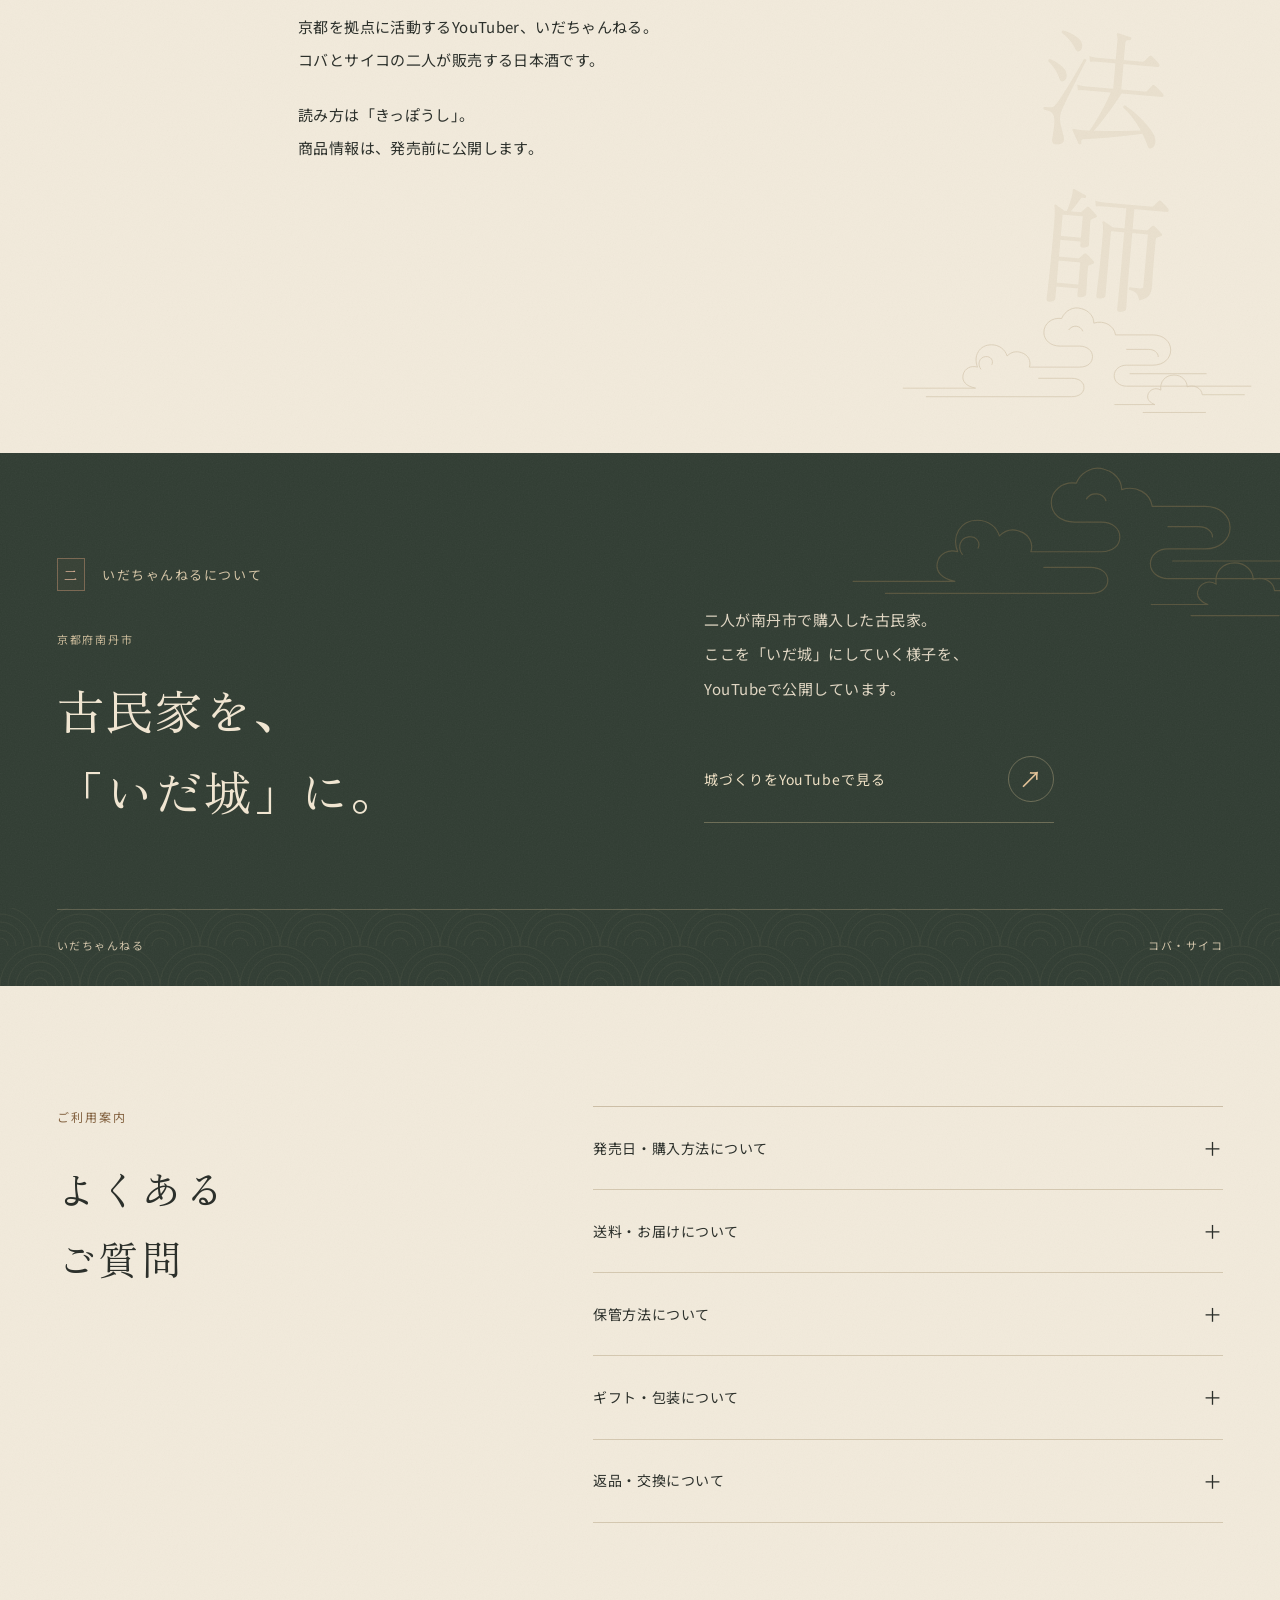
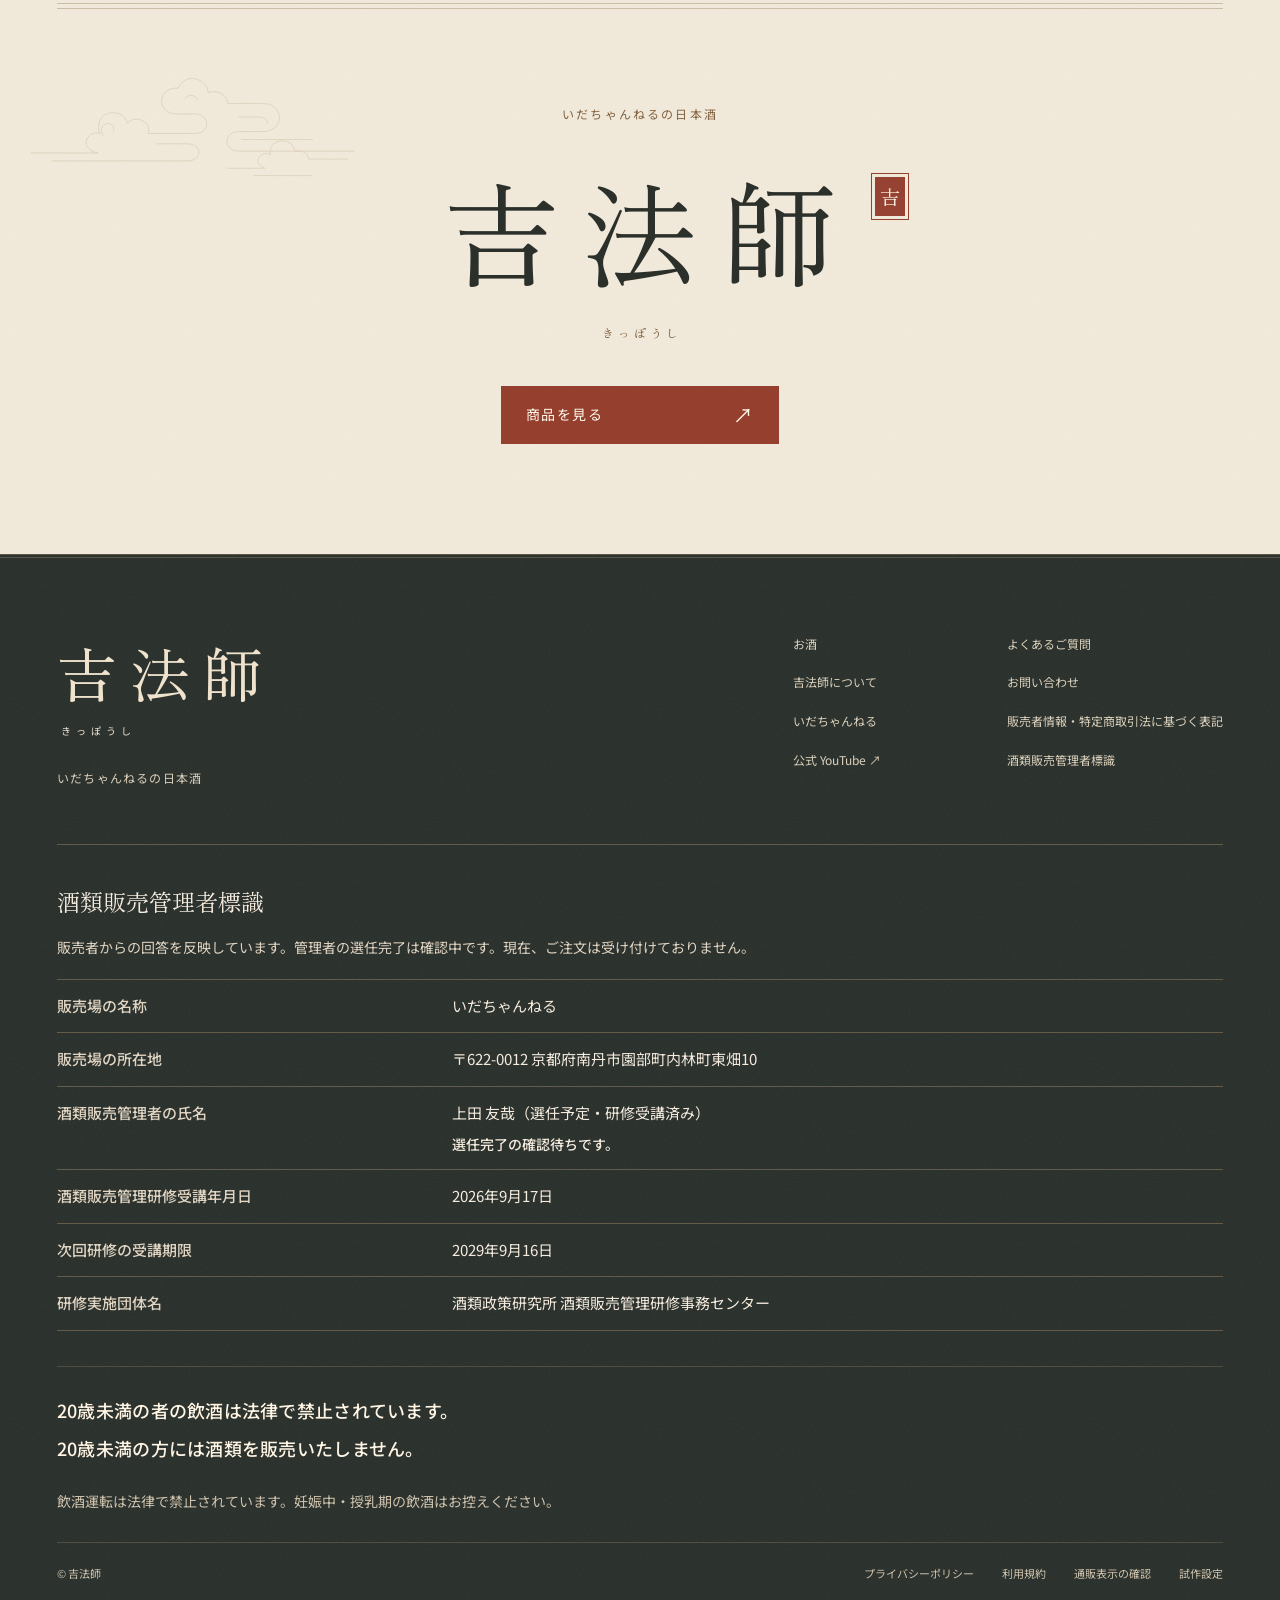
==== commit 0c4f7ac3: "Bust cache for updated hero images Co-Authored-By: Claude Opus 5.5 <noreply@anthropic.com>" ====
--- a/index.html
+++ b/index.html
@@ -11,8 +11,8 @@
   <link rel="preconnect" href="https://fonts.googleapis.com">
   <link rel="preconnect" href="https://fonts.gstatic.com" crossorigin>
   <link href="https://fonts.googleapis.com/css2?family=Noto+Sans+JP:wght@400;500&family=Zen+Old+Mincho:wght@400;500;600&display=swap" rel="stylesheet">
-  <link rel="preload" as="image" href="assets/images/hero-tokkuri-1456.webp" media="(min-width: 701px)">
-  <link rel="preload" as="image" href="assets/images/hero-tokkuri-mobile-725.webp" imagesrcset="assets/images/hero-tokkuri-mobile-600.webp 600w, assets/images/hero-tokkuri-mobile-725.webp 700w" imagesizes="100vw" media="(max-width: 700px)">
+  <link rel="preload" as="image" href="assets/images/hero-tokkuri-1456.webp?v=3" media="(min-width: 701px)">
+  <link rel="preload" as="image" href="assets/images/hero-tokkuri-mobile-725.webp?v=3" imagesrcset="assets/images/hero-tokkuri-mobile-600.webp?v=3 600w, assets/images/hero-tokkuri-mobile-725.webp?v=3 700w" imagesizes="100vw" media="(max-width: 700px)">
   <link rel="stylesheet" href="assets/css/site.css?v=7">
   <link rel="stylesheet" href="assets/css/editorial.css?v=10">
   <link rel="stylesheet" href="assets/css/castle-atmosphere.css?v=9">
@@ -35,7 +35,7 @@
     <div id="home-page" class="page">
       <section data-surface="dark" class="hero" aria-labelledby="hero-title">
         <div class="hero-title"><p class="hero-origin">いだちゃんねるの日本酒</p><h1 id="hero-title" aria-label="吉法師"><span aria-hidden="true">吉</span><span aria-hidden="true">法</span><span aria-hidden="true">師</span></h1><span class="hero-reading">きっぽうし</span></div>
-        <figure class="hero-image"><picture><source media="(max-width: 700px)" srcset="assets/images/hero-tokkuri-mobile-600.webp 600w, assets/images/hero-tokkuri-mobile-725.webp 700w" sizes="100vw"><img src="assets/images/hero-tokkuri-1456.webp" srcset="assets/images/hero-tokkuri-800.webp 800w, assets/images/hero-tokkuri-1456.webp 1456w" sizes="100vw" width="1456" height="971" alt="緑の庭を望む縁側に、吉法師の瓶とロゴ入りの白い徳利・おちょこ。生成した撮影イメージ。" fetchpriority="high"></picture><figcaption>生成イメージ<span>瓶・ラベルは仮デザイン</span></figcaption></figure>
+        <figure class="hero-image"><picture><source media="(max-width: 700px)" srcset="assets/images/hero-tokkuri-mobile-600.webp?v=3 600w, assets/images/hero-tokkuri-mobile-725.webp?v=3 700w" sizes="100vw"><img src="assets/images/hero-tokkuri-1456.webp?v=3" srcset="assets/images/hero-tokkuri-800.webp?v=3 800w, assets/images/hero-tokkuri-1456.webp?v=3 1456w" sizes="100vw" width="1456" height="971" alt="緑の庭を望む縁側に、吉法師の瓶とロゴ入りの白い徳利・おちょこ。生成した撮影イメージ。" fetchpriority="high"></picture><figcaption>生成イメージ<span>瓶・ラベルは仮デザイン</span></figcaption></figure>
         <div class="hero-bottom"><a class="button hero-shop" href="#/product">商品を見る <span class="arrow" aria-hidden="true">↗</span></a></div>
         <div class="hero-foot"><span>いだちゃんねるの日本酒</span><a href="#/sake"><i class="scroll-stroke" aria-hidden="true"></i>お酒のご紹介 <span aria-hidden="true">↓</span></a></div>
       </section>
@@ -69,7 +69,7 @@
         <a class="button button-red" href="#/product">商品を見る <span aria-hidden="true">↗</span></a>
       </section>
     </div>
-    <div id="product-page" class="page" hidden><div class="breadcrumbs section-wrap"><a href="#/">トップ</a><span>／</span><span>吉法師</span></div><section class="product-layout section-wrap" aria-labelledby="pdp-title"><div class="product-gallery"><figure><img id="gallery-main" src="assets/images/bottle-front-1000.webp" width="1000" height="1250" alt="吉法師の瓶の正面。水色の瓶に金色のキャップ、山水を描いたラベル。"><figcaption id="gallery-caption">制作イメージ</figcaption></figure><div class="gallery-thumbs" aria-label="商品画像を選ぶ"><button aria-label="瓶の正面" aria-pressed="true" data-gallery="bottle"><img src="assets/images/bottle-front-400.webp" width="80" height="100" alt=""></button><button aria-label="瓶の裏面" aria-pressed="false" data-gallery="back"><img src="assets/images/bottle-back-400.webp" width="80" height="100" alt=""></button><button aria-label="ラベルの拡大" aria-pressed="false" data-gallery="label"><img src="assets/images/bottle-label.webp" width="100" height="91" alt=""></button><button aria-label="キャップの拡大" aria-pressed="false" data-gallery="cap"><img src="assets/images/bottle-cap.webp" width="100" height="85" alt=""></button><button aria-label="瓶底の刻印" aria-pressed="false" data-gallery="base"><img src="assets/images/bottle-base.webp" width="100" height="49" alt=""></button><button aria-label="盃の情景イメージ" aria-pressed="false" data-gallery="cups"><img src="assets/images/cups-800.webp" width="100" height="70" alt=""></button></div></div><div class="product-information"><span class="eyebrow">純米吟醸 ／ いだちゃんねるの日本酒</span><p class="product-kana">きっぽうし</p><h1 id="pdp-title" class="product-title serif">吉法師</h1><p class="pdp-description">京都の米「祝」と、伏見の酒造り。<br>エンタメではなく“本気”で創った日本酒。<br>これを読んでるあなたが、日本酒を楽しむ入口を目指しました。</p><div class="purchase" id="purchase"><div class="purchase-heading"><span data-sale-label>販売準備中</span><span>日本国内向け</span></div><div class="price-display"><p>販売価格（税込）<br><span data-sales-field="price">販売者確認待ち</span><small>容量：<span data-sales-field="volume">販売者確認待ち</span></small></p></div><div class="quantity-row"><label for="product-quantity">数量</label><div class="quantity-control"><button type="button" data-quantity="-1" data-target="product-quantity" aria-label="数量を減らす">−</button><input id="product-quantity" type="number" min="1" value="1" step="1" inputmode="numeric"><button type="button" data-quantity="1" data-target="product-quantity" aria-label="数量を増やす">＋</button></div></div><button type="button" id="add-to-cart" class="button button-red full" disabled>販売開始前です</button><p class="purchase-note" data-sale-note>発売日が決まり次第、お知らせします。</p><div class="alcohol-warning"><p>20歳未満の者の飲酒は法律で禁止されています。</p><p>20歳未満の方には酒類を販売いたしません。</p></div><nav class="disclosure-nav" aria-label="販売条件"><a href="#/legal">送料・お支払い・返品等</a><a href="#/alcohol">酒類販売管理者標識</a></nav></div><div class="product-accordions"><details open><summary>お酒について<span aria-hidden="true">＋</span></summary><dl class="spec-list"><div><dt>商品名</dt><dd><span data-sales-field="productName"></span>（きっぽうし）</dd></div><div><dt>品目</dt><dd><span data-sales-field="category"></span></dd></div><div><dt>原材料名</dt><dd><span data-sales-field="ingredients"></span></dd></div><div><dt>精米歩合</dt><dd><span data-sales-field="polishRatio"></span></dd></div><div><dt>原料米品種</dt><dd><span data-sales-field="riceVariety"></span></dd></div><div><dt>アルコール分</dt><dd><span data-sales-field="alcohol"></span></dd></div><div><dt>内容量</dt><dd><span data-sales-field="volume"></span></dd></div><div><dt>保存方法</dt><dd><span data-sales-field="storage"></span></dd></div><div><dt>製造者</dt><dd><span data-sales-field="maker"></span></dd></div><div><dt>製造年月</dt><dd>ラベルに記載</dd></div><div><dt>飲用上の注意</dt><dd><span data-sales-field="labelNotes"></span></dd></div></dl></details><details><summary>お支払い・お届け・返品について<span aria-hidden="true">＋</span></summary><div data-sales-table="purchase" data-sales-hints="false"></div><p>未確定の項目があります。販売条件の確認が済むまで、ご注文は受け付けておりません。</p><a class="line-link" href="#/legal">すべての販売条件を見る <span aria-hidden="true">↗</span></a></details></div></div></section><section class="pdp-scene section-wrap"><img src="assets/images/hero-tokkuri-1456.webp" width="1456" height="971" loading="lazy" alt="縁側の瓶と徳利・おちょこ。実在のいだ城とは異なる生成イメージ。"><div><span class="eyebrow">いだちゃんねるの日本酒</span><p class="serif">吉法師について</p><small>生成した撮影イメージです。<br>実際の商品・いだ城の写真ではありません。</small><a class="line-link" href="#/about">吉法師について <span aria-hidden="true">↗</span></a></div></section></div>
+    <div id="product-page" class="page" hidden><div class="breadcrumbs section-wrap"><a href="#/">トップ</a><span>／</span><span>吉法師</span></div><section class="product-layout section-wrap" aria-labelledby="pdp-title"><div class="product-gallery"><figure><img id="gallery-main" src="assets/images/bottle-front-1000.webp" width="1000" height="1250" alt="吉法師の瓶の正面。水色の瓶に金色のキャップ、山水を描いたラベル。"><figcaption id="gallery-caption">制作イメージ</figcaption></figure><div class="gallery-thumbs" aria-label="商品画像を選ぶ"><button aria-label="瓶の正面" aria-pressed="true" data-gallery="bottle"><img src="assets/images/bottle-front-400.webp" width="80" height="100" alt=""></button><button aria-label="瓶の裏面" aria-pressed="false" data-gallery="back"><img src="assets/images/bottle-back-400.webp" width="80" height="100" alt=""></button><button aria-label="ラベルの拡大" aria-pressed="false" data-gallery="label"><img src="assets/images/bottle-label.webp" width="100" height="91" alt=""></button><button aria-label="キャップの拡大" aria-pressed="false" data-gallery="cap"><img src="assets/images/bottle-cap.webp" width="100" height="85" alt=""></button><button aria-label="瓶底の刻印" aria-pressed="false" data-gallery="base"><img src="assets/images/bottle-base.webp" width="100" height="49" alt=""></button><button aria-label="盃の情景イメージ" aria-pressed="false" data-gallery="cups"><img src="assets/images/cups-800.webp" width="100" height="70" alt=""></button></div></div><div class="product-information"><span class="eyebrow">純米吟醸 ／ いだちゃんねるの日本酒</span><p class="product-kana">きっぽうし</p><h1 id="pdp-title" class="product-title serif">吉法師</h1><p class="pdp-description">京都の米「祝」と、伏見の酒造り。<br>エンタメではなく“本気”で創った日本酒。<br>これを読んでるあなたが、日本酒を楽しむ入口を目指しました。</p><div class="purchase" id="purchase"><div class="purchase-heading"><span data-sale-label>販売準備中</span><span>日本国内向け</span></div><div class="price-display"><p>販売価格（税込）<br><span data-sales-field="price">販売者確認待ち</span><small>容量：<span data-sales-field="volume">販売者確認待ち</span></small></p></div><div class="quantity-row"><label for="product-quantity">数量</label><div class="quantity-control"><button type="button" data-quantity="-1" data-target="product-quantity" aria-label="数量を減らす">−</button><input id="product-quantity" type="number" min="1" value="1" step="1" inputmode="numeric"><button type="button" data-quantity="1" data-target="product-quantity" aria-label="数量を増やす">＋</button></div></div><button type="button" id="add-to-cart" class="button button-red full" disabled>販売開始前です</button><p class="purchase-note" data-sale-note>発売日が決まり次第、お知らせします。</p><div class="alcohol-warning"><p>20歳未満の者の飲酒は法律で禁止されています。</p><p>20歳未満の方には酒類を販売いたしません。</p></div><nav class="disclosure-nav" aria-label="販売条件"><a href="#/legal">送料・お支払い・返品等</a><a href="#/alcohol">酒類販売管理者標識</a></nav></div><div class="product-accordions"><details open><summary>お酒について<span aria-hidden="true">＋</span></summary><dl class="spec-list"><div><dt>商品名</dt><dd><span data-sales-field="productName"></span>（きっぽうし）</dd></div><div><dt>品目</dt><dd><span data-sales-field="category"></span></dd></div><div><dt>原材料名</dt><dd><span data-sales-field="ingredients"></span></dd></div><div><dt>精米歩合</dt><dd><span data-sales-field="polishRatio"></span></dd></div><div><dt>原料米品種</dt><dd><span data-sales-field="riceVariety"></span></dd></div><div><dt>アルコール分</dt><dd><span data-sales-field="alcohol"></span></dd></div><div><dt>内容量</dt><dd><span data-sales-field="volume"></span></dd></div><div><dt>保存方法</dt><dd><span data-sales-field="storage"></span></dd></div><div><dt>製造者</dt><dd><span data-sales-field="maker"></span></dd></div><div><dt>製造年月</dt><dd>ラベルに記載</dd></div><div><dt>飲用上の注意</dt><dd><span data-sales-field="labelNotes"></span></dd></div></dl></details><details><summary>お支払い・お届け・返品について<span aria-hidden="true">＋</span></summary><div data-sales-table="purchase" data-sales-hints="false"></div><p>未確定の項目があります。販売条件の確認が済むまで、ご注文は受け付けておりません。</p><a class="line-link" href="#/legal">すべての販売条件を見る <span aria-hidden="true">↗</span></a></details></div></div></section><section class="pdp-scene section-wrap"><img src="assets/images/hero-tokkuri-1456.webp?v=3" width="1456" height="971" loading="lazy" alt="縁側の瓶と徳利・おちょこ。実在のいだ城とは異なる生成イメージ。"><div><span class="eyebrow">いだちゃんねるの日本酒</span><p class="serif">吉法師について</p><small>生成した撮影イメージです。<br>実際の商品・いだ城の写真ではありません。</small><a class="line-link" href="#/about">吉法師について <span aria-hidden="true">↗</span></a></div></section></div>
     <div id="cart-page" class="page" hidden><div class="commerce-page section-wrap"><div class="commerce-heading"><span class="eyebrow">SHOPPING BAG</span><h1 class="serif">買い物かご</h1><span data-cart-summary>0 点の商品</span></div><p class="commerce-notice">こちらは動作確認用のカートです。ご注文・お支払いは発生しません。</p><div class="alcohol-warning"><p>20歳未満の者の飲酒は法律で禁止されています。</p><p>20歳未満の方には酒類を販売いたしません。</p></div><div id="cart-content"></div><a class="back-link" href="#/product">← お酒を見る</a></div></div>
     <div id="checkout-page" class="page" hidden><div class="commerce-page checkout-page section-wrap"><div class="commerce-heading"><span class="eyebrow">CHECKOUT PREVIEW</span><h1 class="serif">購入手続き</h1></div><p class="commerce-notice">購入画面の試作です。決済・在庫・受注システムは未接続です。</p><div id="checkout-content"></div><a href="#/cart" class="back-link">← 買い物かごに戻る</a></div></div>
     <div id="info-page" class="page" hidden><article class="info-page section-wrap" id="info-content"></article></div>
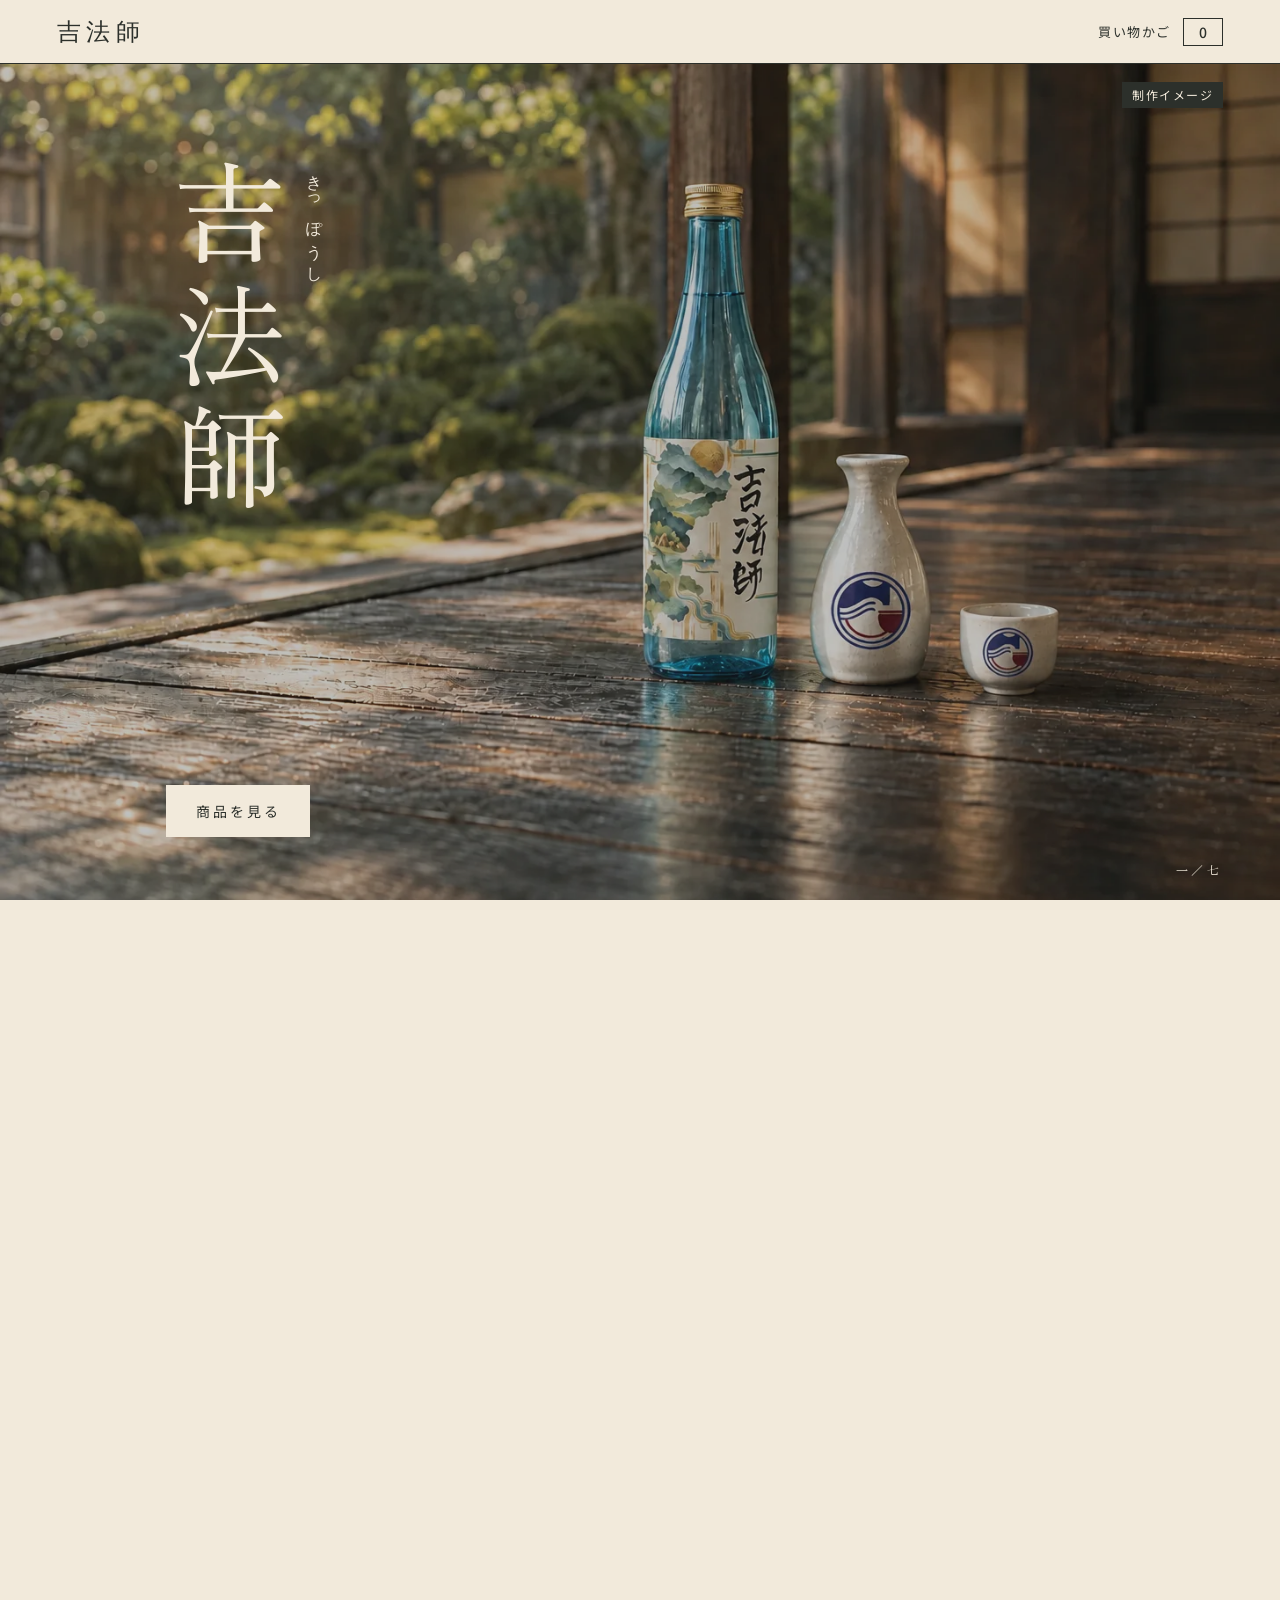
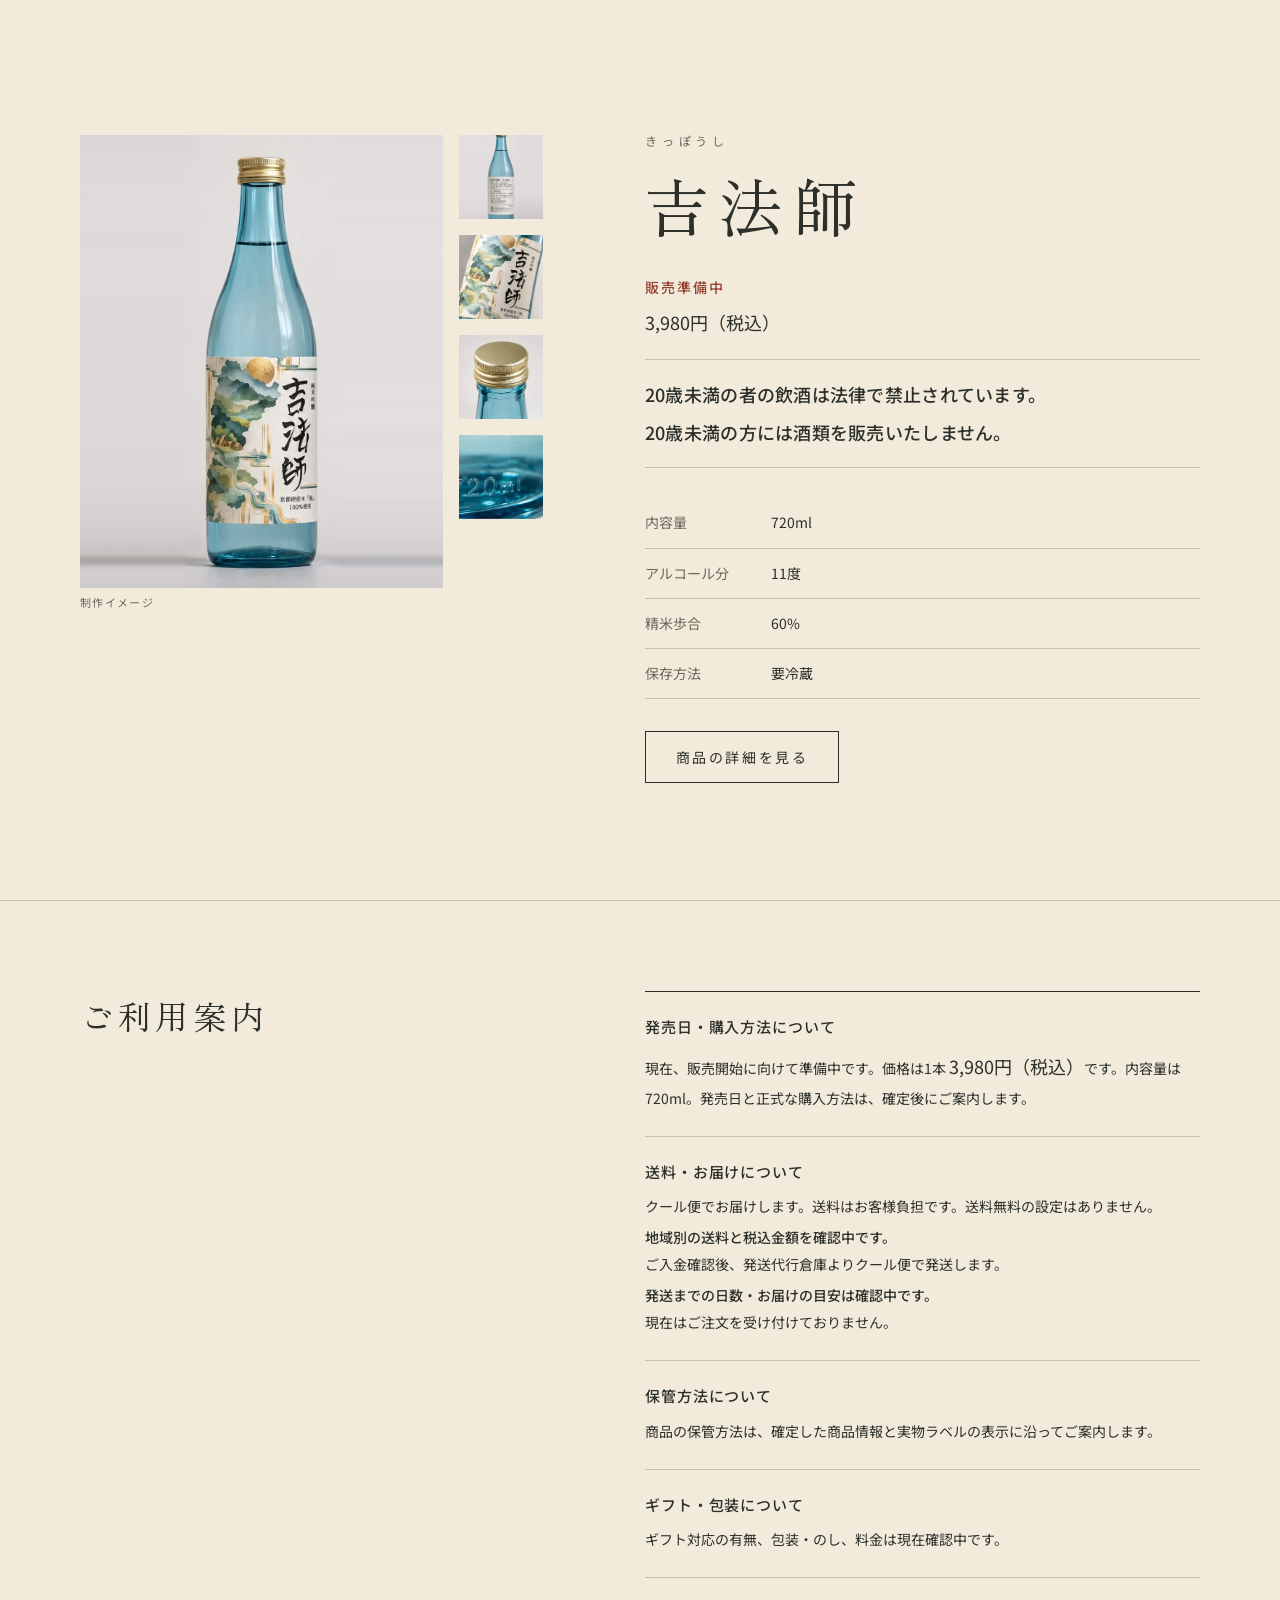
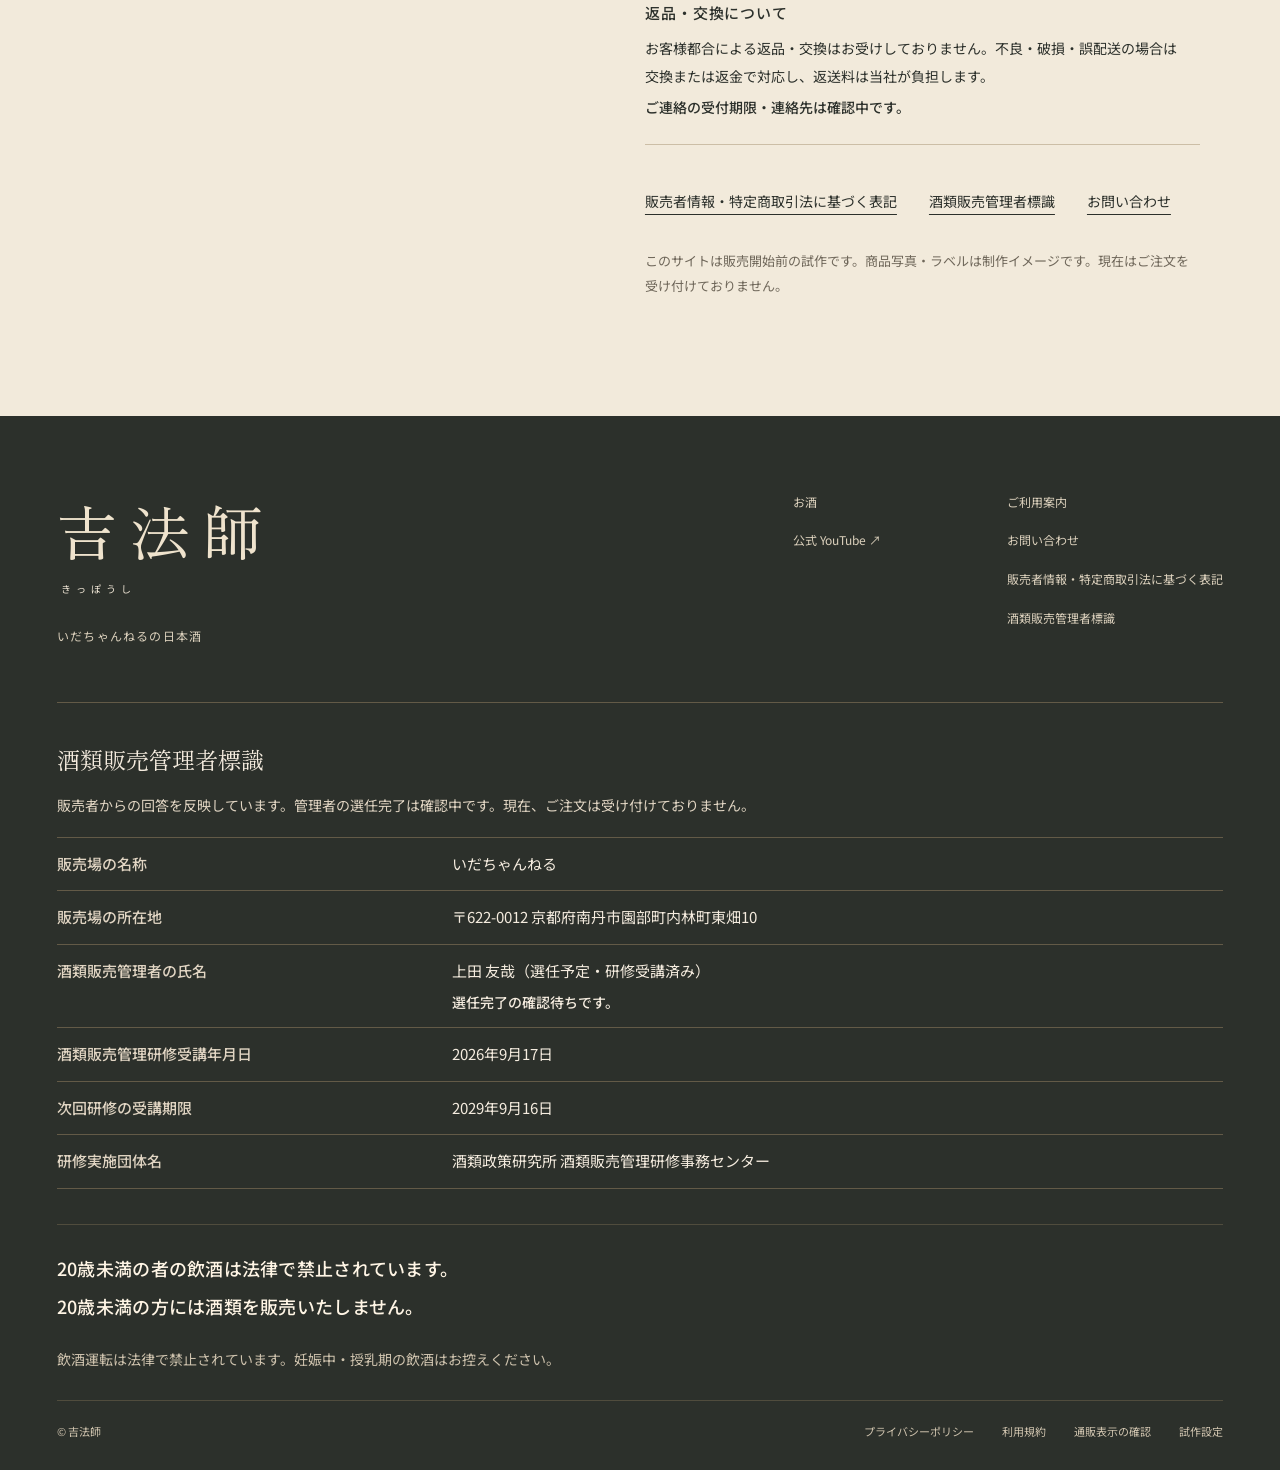
==== commit 2916d8bf: "Publish redesigned top page: fixed header bar and pinned scenes Co-Authored-By: Claude Fable 5.2 <no" ====
--- a/index.html
+++ b/index.html
@@ -3,7 +3,7 @@
 <head>
   <meta charset="utf-8">
   <meta name="viewport" content="width=device-width, initial-scale=1">
-  <meta name="theme-color" content="#29251f">
+  <meta name="theme-color" content="#f2eadb">
   <meta name="description" content="いだちゃんねるの日本酒、吉法師（きっぽうし）。ブランドサイトのデザインプレビューです。">
   <meta name="robots" content="noindex,nofollow">
   <title>吉法師｜いだちゃんねるの日本酒</title>
@@ -11,73 +11,139 @@
   <link rel="preconnect" href="https://fonts.googleapis.com">
   <link rel="preconnect" href="https://fonts.gstatic.com" crossorigin>
   <link href="https://fonts.googleapis.com/css2?family=Noto+Sans+JP:wght@400;500&family=Zen+Old+Mincho:wght@400;500;600&display=swap" rel="stylesheet">
-  <link rel="preload" as="image" href="assets/images/hero-tokkuri-1456.webp?v=3" media="(min-width: 701px)">
-  <link rel="preload" as="image" href="assets/images/hero-tokkuri-mobile-725.webp?v=3" imagesrcset="assets/images/hero-tokkuri-mobile-600.webp?v=3 600w, assets/images/hero-tokkuri-mobile-725.webp?v=3 700w" imagesizes="100vw" media="(max-width: 700px)">
   <link rel="stylesheet" href="assets/css/site.css?v=7">
   <link rel="stylesheet" href="assets/css/editorial.css?v=10">
   <link rel="stylesheet" href="assets/css/castle-atmosphere.css?v=9">
   <link rel="stylesheet" href="assets/css/presentation.css?v=10.1">
   <link rel="stylesheet" href="assets/css/disclosures.css?v=14">
-  <script src="assets/js/sales-info.js?v=13" defer></script>
-  <script src="assets/js/site.js?v=14" defer></script>
-  <script src="assets/js/motion.js?v=10.1" defer></script>
+  <link rel="stylesheet" href="assets/css/redesign.css?v=1">
+  <script src="assets/js/data/images.js?v=1"></script>
+  <script src="assets/js/vendor/gsap.min.js?v=3.13.0" defer></script>
+  <script src="assets/js/vendor/ScrollTrigger.min.js?v=3.13.0" defer></script>
+  <script src="assets/js/data/config.js?v=1" defer></script>
+  <script src="assets/js/data/product.js?v=1" defer></script>
+  <script src="assets/js/sales-info.js?v=14" defer></script>
+  <script src="assets/js/cart.js?v=1" defer></script>
+  <script src="assets/js/site.js?v=15" defer></script>
+  <script src="assets/js/scenes.js?v=1" defer></script>
 </head>
-<body data-chrome="light">
+<body>
   <a class="skip-link" href="#main">本文へ移動</a>
-  <div class="preview-strip"><span>デザインプレビュー <i></i> 商品写真・ラベルは制作イメージです</span><a href="#/notes">制作ノート <span aria-hidden="true">↗</span></a></div>
-  <header class="header">
-    <a class="wordmark" href="#/" aria-label="吉法師 トップページ"><span>吉法師</span><small>きっぽうし</small></a>
-    <nav class="desktop-nav" aria-label="メインナビゲーション"><a href="#/product">お酒</a><a href="#/about">吉法師について</a><a href="#/ida">いだちゃんねる</a></nav>
-    <div class="header-actions"><a class="cart-link" href="#/cart" aria-label="買い物かご"><svg width="20" height="24" viewBox="0 0 24 28" fill="none" aria-hidden="true"><path d="M3 8.5h18l1 17H2l1-17Z" stroke="currentColor" stroke-width="1.3"/><path d="M8 10V6a4 4 0 0 1 8 0v4" stroke="currentColor" stroke-width="1.3"/></svg><span class="cart-link-label">買い物かご</span><span class="cart-count" data-cart-count>0</span></a><button class="menu-toggle" aria-label="メニューを開く" aria-expanded="false" aria-controls="mobile-menu"><span></span><span></span></button></div>
+  <header class="bar">
+    <a class="bar-title" href="#/" aria-label="吉法師 トップページ">吉法師</a>
+    <a class="bar-cart" href="#/cart"><span class="bar-cart-label">買い物かご</span><span class="bar-count" data-cart-count>0</span><span class="visually-hidden">点</span></a>
   </header>
-  <dialog id="mobile-menu" class="menu-dialog" aria-labelledby="menu-title"><div class="menu-top"><span id="menu-title" class="serif">吉法師</span><button class="close-button" data-close-menu aria-label="メニューを閉じる">閉じる <span>×</span></button></div><nav aria-label="サイトナビゲーション"><a href="#/product">お酒 <span>01</span></a><a href="#/about">吉法師について <span>02</span></a><a href="#/ida">いだちゃんねる <span>03</span></a><a href="#/faq">よくあるご質問 <span>04</span></a><a href="#/cart">買い物かご <span data-cart-count>0</span></a></nav><p>いだちゃんねるの日本酒<br>吉法師 — きっぽうし</p></dialog>
   <main id="main" tabindex="-1">
     <div id="home-page" class="page">
-      <section data-surface="dark" class="hero" aria-labelledby="hero-title">
-        <div class="hero-title"><p class="hero-origin">いだちゃんねるの日本酒</p><h1 id="hero-title" aria-label="吉法師"><span aria-hidden="true">吉</span><span aria-hidden="true">法</span><span aria-hidden="true">師</span></h1><span class="hero-reading">きっぽうし</span></div>
-        <figure class="hero-image"><picture><source media="(max-width: 700px)" srcset="assets/images/hero-tokkuri-mobile-600.webp?v=3 600w, assets/images/hero-tokkuri-mobile-725.webp?v=3 700w" sizes="100vw"><img src="assets/images/hero-tokkuri-1456.webp?v=3" srcset="assets/images/hero-tokkuri-800.webp?v=3 800w, assets/images/hero-tokkuri-1456.webp?v=3 1456w" sizes="100vw" width="1456" height="971" alt="緑の庭を望む縁側に、吉法師の瓶とロゴ入りの白い徳利・おちょこ。生成した撮影イメージ。" fetchpriority="high"></picture><figcaption>生成イメージ<span>瓶・ラベルは仮デザイン</span></figcaption></figure>
-        <div class="hero-bottom"><a class="button hero-shop" href="#/product">商品を見る <span class="arrow" aria-hidden="true">↗</span></a></div>
-        <div class="hero-foot"><span>いだちゃんねるの日本酒</span><a href="#/sake"><i class="scroll-stroke" aria-hidden="true"></i>お酒のご紹介 <span aria-hidden="true">↓</span></a></div>
-      </section>
-      <div class="catalog-warning section-wrap"><div class="alcohol-warning"><p>20歳未満の者の飲酒は法律で禁止されています。</p><p>20歳未満の方には酒類を販売いたしません。</p></div></div>
-      <section data-surface="light" class="featured section-wrap" id="sake" aria-labelledby="featured-title"><figure class="featured-image"><a href="#/product" aria-label="吉法師の商品詳細を見る"><img src="assets/images/bottle-front-1000.webp" width="1000" height="1250" loading="lazy" alt="吉法師の瓶の正面。水色の瓶に金色のキャップ、山水を描いたラベル。"></a><figcaption>制作イメージ</figcaption></figure><div class="featured-copy"><div class="eyebrow">お酒のご紹介</div><p class="product-kana">きっぽうし</p><h2 id="featured-title" class="product-title serif">吉法師</h2><p class="featured-description">京都で活動する二人組、<br>いだちゃんねるの日本酒です。</p><div class="release-line"><span class="status-dot"></span><span>販売準備中</span><span class="price-text" data-sales-field="price">3,980円（税込）</span></div><a href="#/product" class="line-link">商品詳細を見る <span aria-hidden="true">↗</span></a></div></section>
-      <section data-surface="dark" class="atmosphere" aria-label="縁側と盃のイメージ"><div class="atmosphere-stage"><img src="assets/images/cups-1600.webp" srcset="assets/images/cups-800.webp 800w, assets/images/cups-1600.webp 1600w" sizes="100vw" width="1536" height="1024" loading="lazy" alt="午後の光が差す木の縁側に、ふたつの盃。生成した情景イメージ。"><span class="image-disclosure">生成イメージ</span></div></section>
-      <section data-surface="light" class="story section-wrap" id="about" aria-labelledby="story-title"><div class="section-index"><span>一</span><p>吉法師について</p></div><div class="story-body"><h2 id="story-title" class="serif">吉法師と、<br>いだちゃんねる。</h2><div class="story-paragraph"><p>京都を拠点に活動するYouTuber、いだちゃんねる。<br class="desktop-only">コバとサイコの二人が販売する日本酒です。</p><p>読み方は「きっぽうし」。<br>商品情報は、発売前に公開します。</p></div></div><div class="story-type" aria-hidden="true"><span>吉</span><span>法</span><span>師</span></div></section>
-      <section data-surface="dark" class="ida-section ida-chapter" id="ida" aria-labelledby="ida-title">
-        <div class="section-wrap">
-          <div class="ida-chapter-intro">
-            <div class="ida-heading">
-              <div class="section-index"><span>二</span><p>いだちゃんねるについて</p></div>
-              <span class="eyebrow">京都府南丹市</span>
-              <h2 id="ida-title" class="serif">古民家を、<br>「いだ城」に。</h2>
+      <div class="stage" id="stage">
+        <section class="scene scene-1" aria-labelledby="scene-title">
+          <figure class="scene-fill scene-photo" data-image="hero" data-eager></figure>
+          <div class="scene-frame">
+            <div class="title-block">
+              <h1 id="scene-title" class="title" data-move>吉法師</h1>
+              <p class="title-kana" data-move>きっぽうし</p>
             </div>
-            <div class="ida-chapter-copy">
-              <p>二人が南丹市で購入した古民家。<br>ここを「いだ城」にしていく様子を、<br>YouTubeで公開しています。</p>
-              <a class="line-link light-link" href="https://www.youtube.com/@ida_channel" target="_blank" rel="noopener noreferrer"><span>城づくりをYouTubeで見る</span><span aria-hidden="true">↗</span></a>
+            <p class="photo-note" data-fade>制作イメージ</p>
+            <a class="title-link" href="#/product" data-fade>商品を見る</a>
+            <p class="folio" data-fade aria-hidden="true">一／七</p>
+          </div>
+        </section>
+        <section class="scene scene-2">
+          <div class="scene-frame">
+            <div class="prose">
+              <h2 class="col col-lead" data-move data-phrase>「人生に立ち会う日本酒」</h2>
+              <p class="col col-drop" data-move data-phrase>これが、吉法師に込めたテーマです。</p>
             </div>
+            <p class="folio" data-fade aria-hidden="true">二／七</p>
           </div>
-          <div class="ida-chapter-foot"><span>いだちゃんねる</span><span>コバ・サイコ</span></div>
+        </section>
+        <section class="scene scene-3">
+          <div class="scene-frame">
+            <figure class="strip" data-image="cups" data-eager data-caption data-sizes="(max-width: 700px) 40vw, 240px" data-hold></figure>
+            <p class="prose"><span class="col" data-move data-phrase>恋人との初デート、久しぶりの友人との再会、</span><span class="col" data-move data-phrase>上司への仕事の相談。</span><span class="col" data-move data-phrase>人生のさまざまな場面に、お酒は登場します。</span></p>
+            <p class="folio" data-fade aria-hidden="true">三／七</p>
+          </div>
+        </section>
+        <section class="scene scene-4">
+          <div class="scene-frame">
+            <p class="prose"><span class="col" data-move data-phrase>そして時には、お酒を介した出会いや会話が、</span><span class="col" data-move data-phrase>人生を好転させるきっかけになることもあります。</span></p>
+            <p class="folio" data-fade aria-hidden="true">四／七</p>
+          </div>
+        </section>
+        <section class="scene scene-5">
+          <div class="scene-fill scene-ink"></div>
+          <div class="scene-frame">
+            <p class="prose"><span class="col" data-move data-phrase>化学反応における触媒のように、人と人が</span><span class="col" data-move data-phrase>より濃く、強く、そして軽やかに反応し合える。</span><span class="col" data-move data-phrase>吉法師は、そんな日本酒を目指して造りました。</span></p>
+            <p class="folio" data-fade aria-hidden="true">五／七</p>
+          </div>
+        </section>
+        <section class="scene scene-6">
+          <div class="scene-frame">
+            <div class="prose"><p class="col" data-move data-phrase>大好きな人と過ごす時間に。</p><p class="col" data-move data-phrase>頑張った自分への労いに。</p><p class="col" data-move data-phrase>普段は照れくさくて言えない、父親への感謝を伝える時に。</p></div>
+            <p class="folio" data-fade aria-hidden="true">六／七</p>
+          </div>
+        </section>
+        <section class="scene scene-7">
+          <div class="scene-frame">
+            <p class="prose"><span class="col" data-move data-phrase>あなたのかけがえのない人生のワンシーンに、</span><span class="col" data-move data-phrase>吉法師が立ち会えたら嬉しいです。</span></p>
+            <p class="folio" data-fade aria-hidden="true">七／七</p>
+          </div>
+        </section>
+      </div>
+      <section class="shelf" id="sake" aria-labelledby="shelf-title">
+        <div class="shelf-inner">
+          <div class="shelf-photos">
+            <figure class="shelf-main" data-image="bottleFront" data-eager data-caption data-sizes="(max-width: 700px) 70vw, 380px"></figure>
+            <ul class="shelf-cuts">
+              <li><figure data-image="bottleBack" data-thumb></figure></li>
+              <li><figure data-image="bottleLabel" data-thumb></figure></li>
+              <li><figure data-image="bottleCap" data-thumb></figure></li>
+              <li><figure data-image="bottleBase" data-thumb></figure></li>
+            </ul>
+          </div>
+          <div class="shelf-info">
+            <p class="shelf-kana" data-product="kana"></p>
+            <h2 id="shelf-title" class="shelf-name" data-product="name"></h2>
+            <p class="shelf-state" data-sale-label></p>
+            <p class="shelf-price"><span class="price-text" data-sales-field="price"></span></p>
+            <div class="alcohol-warning"><p data-phrase>20歳未満の者の飲酒は法律で禁止されています。</p><p data-phrase>20歳未満の方には酒類を販売いたしません。</p></div>
+            <dl class="shelf-specs">
+              <div><dt>内容量</dt><dd data-sales-field="volume"></dd></div>
+              <div><dt>アルコール分</dt><dd data-sales-field="alcohol"></dd></div>
+              <div><dt>精米歩合</dt><dd data-sales-field="polishRatio"></dd></div>
+              <div><dt>保存方法</dt><dd data-sales-field="storage"></dd></div>
+            </dl>
+            <a class="text-link" href="#/product">商品の詳細を見る</a>
+          </div>
         </div>
       </section>
-      <section data-surface="light" class="faq-section section-wrap" id="faq" aria-labelledby="faq-title"><div class="faq-heading"><span class="eyebrow">ご利用案内</span><h2 id="faq-title" class="serif">よくある<br>ご質問</h2></div><div class="faq-list"><details><summary>発売日・購入方法について<span aria-hidden="true">＋</span></summary><p>現在、販売開始に向けて準備中です。価格は1本 <span class="price-text" data-sales-field="price">3,980円（税込）</span>です。内容量は720ml。発売日と正式な購入方法は、確定後にご案内します。</p></details><details><summary>送料・お届けについて<span aria-hidden="true">＋</span></summary><p><span data-sales-field="shipping"></span></p><p><span data-sales-field="deliveryTiming"></span></p><p>現在はご注文を受け付けておりません。</p></details><details><summary>保管方法について<span aria-hidden="true">＋</span></summary><p>商品の保管方法は、確定した商品情報と実物ラベルの表示に沿ってご案内します。</p></details><details><summary>ギフト・包装について<span aria-hidden="true">＋</span></summary><p>ギフト対応の有無、包装・のし、料金は現在確認中です。</p></details><details><summary>返品・交換について<span aria-hidden="true">＋</span></summary><p><span data-sales-field="returns"></span></p></details></div></section>
-      <section data-surface="light" class="closing section-wrap" aria-labelledby="closing-title">
-        <div class="closing-signature">
-          <p class="closing-kicker">いだちゃんねるの日本酒</p>
-          <div class="closing-lockup"><h2 id="closing-title" class="serif">吉法師</h2><span class="closing-seal" aria-hidden="true">吉</span></div>
-          <p class="closing-note">きっぽうし</p>
+      <section class="guide" id="faq" aria-labelledby="guide-title">
+        <div class="guide-inner">
+          <h2 id="guide-title" class="guide-title">ご利用案内</h2>
+          <dl class="guide-list">
+            <div><dt>発売日・購入方法について</dt><dd><p data-phrase>現在、販売開始に向けて準備中です。価格は1本 <span class="price-text" data-sales-field="price"></span>です。内容量は<span data-sales-field="volume"></span>。発売日と正式な購入方法は、確定後にご案内します。</p></dd></div>
+            <div><dt>送料・お届けについて</dt><dd><p><span data-sales-field="shipping"></span></p><p><span data-sales-field="deliveryTiming"></span></p><p>現在はご注文を受け付けておりません。</p></dd></div>
+            <div><dt>保管方法について</dt><dd><p data-phrase>商品の保管方法は、確定した商品情報と実物ラベルの表示に沿ってご案内します。</p></dd></div>
+            <div><dt>ギフト・包装について</dt><dd><p data-phrase>ギフト対応の有無、包装・のし、料金は現在確認中です。</p></dd></div>
+            <div><dt>返品・交換について</dt><dd><p><span data-sales-field="returns"></span></p></dd></div>
+          </dl>
+          <nav class="guide-links" aria-label="販売条件と表記">
+            <a href="#/legal">販売者情報・特定商取引法に基づく表記</a>
+            <a href="#/alcohol">酒類販売管理者標識</a>
+            <a href="#/contact">お問い合わせ</a>
+          </nav>
+          <p class="guide-note" data-phrase>このサイトは販売開始前の試作です。商品写真・ラベルは制作イメージです。現在はご注文を受け付けておりません。</p>
         </div>
-        <a class="button button-red" href="#/product">商品を見る <span aria-hidden="true">↗</span></a>
       </section>
     </div>
-    <div id="product-page" class="page" hidden><div class="breadcrumbs section-wrap"><a href="#/">トップ</a><span>／</span><span>吉法師</span></div><section class="product-layout section-wrap" aria-labelledby="pdp-title"><div class="product-gallery"><figure><img id="gallery-main" src="assets/images/bottle-front-1000.webp" width="1000" height="1250" alt="吉法師の瓶の正面。水色の瓶に金色のキャップ、山水を描いたラベル。"><figcaption id="gallery-caption">制作イメージ</figcaption></figure><div class="gallery-thumbs" aria-label="商品画像を選ぶ"><button aria-label="瓶の正面" aria-pressed="true" data-gallery="bottle"><img src="assets/images/bottle-front-400.webp" width="80" height="100" alt=""></button><button aria-label="瓶の裏面" aria-pressed="false" data-gallery="back"><img src="assets/images/bottle-back-400.webp" width="80" height="100" alt=""></button><button aria-label="ラベルの拡大" aria-pressed="false" data-gallery="label"><img src="assets/images/bottle-label.webp" width="100" height="91" alt=""></button><button aria-label="キャップの拡大" aria-pressed="false" data-gallery="cap"><img src="assets/images/bottle-cap.webp" width="100" height="85" alt=""></button><button aria-label="瓶底の刻印" aria-pressed="false" data-gallery="base"><img src="assets/images/bottle-base.webp" width="100" height="49" alt=""></button><button aria-label="盃の情景イメージ" aria-pressed="false" data-gallery="cups"><img src="assets/images/cups-800.webp" width="100" height="70" alt=""></button></div></div><div class="product-information"><span class="eyebrow">純米吟醸 ／ いだちゃんねるの日本酒</span><p class="product-kana">きっぽうし</p><h1 id="pdp-title" class="product-title serif">吉法師</h1><p class="pdp-description">京都の米「祝」と、伏見の酒造り。<br>エンタメではなく“本気”で創った日本酒。<br>これを読んでるあなたが、日本酒を楽しむ入口を目指しました。</p><div class="purchase" id="purchase"><div class="purchase-heading"><span data-sale-label>販売準備中</span><span>日本国内向け</span></div><div class="price-display"><p>販売価格（税込）<br><span data-sales-field="price">販売者確認待ち</span><small>容量：<span data-sales-field="volume">販売者確認待ち</span></small></p></div><div class="quantity-row"><label for="product-quantity">数量</label><div class="quantity-control"><button type="button" data-quantity="-1" data-target="product-quantity" aria-label="数量を減らす">−</button><input id="product-quantity" type="number" min="1" value="1" step="1" inputmode="numeric"><button type="button" data-quantity="1" data-target="product-quantity" aria-label="数量を増やす">＋</button></div></div><button type="button" id="add-to-cart" class="button button-red full" disabled>販売開始前です</button><p class="purchase-note" data-sale-note>発売日が決まり次第、お知らせします。</p><div class="alcohol-warning"><p>20歳未満の者の飲酒は法律で禁止されています。</p><p>20歳未満の方には酒類を販売いたしません。</p></div><nav class="disclosure-nav" aria-label="販売条件"><a href="#/legal">送料・お支払い・返品等</a><a href="#/alcohol">酒類販売管理者標識</a></nav></div><div class="product-accordions"><details open><summary>お酒について<span aria-hidden="true">＋</span></summary><dl class="spec-list"><div><dt>商品名</dt><dd><span data-sales-field="productName"></span>（きっぽうし）</dd></div><div><dt>品目</dt><dd><span data-sales-field="category"></span></dd></div><div><dt>原材料名</dt><dd><span data-sales-field="ingredients"></span></dd></div><div><dt>精米歩合</dt><dd><span data-sales-field="polishRatio"></span></dd></div><div><dt>原料米品種</dt><dd><span data-sales-field="riceVariety"></span></dd></div><div><dt>アルコール分</dt><dd><span data-sales-field="alcohol"></span></dd></div><div><dt>内容量</dt><dd><span data-sales-field="volume"></span></dd></div><div><dt>保存方法</dt><dd><span data-sales-field="storage"></span></dd></div><div><dt>製造者</dt><dd><span data-sales-field="maker"></span></dd></div><div><dt>製造年月</dt><dd>ラベルに記載</dd></div><div><dt>飲用上の注意</dt><dd><span data-sales-field="labelNotes"></span></dd></div></dl></details><details><summary>お支払い・お届け・返品について<span aria-hidden="true">＋</span></summary><div data-sales-table="purchase" data-sales-hints="false"></div><p>未確定の項目があります。販売条件の確認が済むまで、ご注文は受け付けておりません。</p><a class="line-link" href="#/legal">すべての販売条件を見る <span aria-hidden="true">↗</span></a></details></div></div></section><section class="pdp-scene section-wrap"><img src="assets/images/hero-tokkuri-1456.webp?v=3" width="1456" height="971" loading="lazy" alt="縁側の瓶と徳利・おちょこ。実在のいだ城とは異なる生成イメージ。"><div><span class="eyebrow">いだちゃんねるの日本酒</span><p class="serif">吉法師について</p><small>生成した撮影イメージです。<br>実際の商品・いだ城の写真ではありません。</small><a class="line-link" href="#/about">吉法師について <span aria-hidden="true">↗</span></a></div></section></div>
-    <div id="cart-page" class="page" hidden><div class="commerce-page section-wrap"><div class="commerce-heading"><span class="eyebrow">SHOPPING BAG</span><h1 class="serif">買い物かご</h1><span data-cart-summary>0 点の商品</span></div><p class="commerce-notice">こちらは動作確認用のカートです。ご注文・お支払いは発生しません。</p><div class="alcohol-warning"><p>20歳未満の者の飲酒は法律で禁止されています。</p><p>20歳未満の方には酒類を販売いたしません。</p></div><div id="cart-content"></div><a class="back-link" href="#/product">← お酒を見る</a></div></div>
+    <div id="product-page" class="page" hidden><div class="breadcrumbs section-wrap"><a href="#/">トップ</a><span>／</span><span data-product="name"></span></div><section class="product-layout section-wrap" aria-labelledby="pdp-title"><div class="product-gallery"><figure><img id="gallery-main" width="1000" height="1250" alt=""><figcaption id="gallery-caption"></figcaption></figure><div class="gallery-thumbs" aria-label="商品画像を選ぶ"></div></div><div class="product-information"><span class="eyebrow">純米吟醸 ／ いだちゃんねるの日本酒</span><p class="product-kana" data-product="kana"></p><h1 id="pdp-title" class="product-title serif" data-product="name"></h1><p class="pdp-description">京都の米「祝」と、伏見の酒造り。<br>エンタメではなく“本気”で創った日本酒。<br>これを読んでるあなたが、日本酒を楽しむ入口を目指しました。</p><div class="purchase" id="purchase"><div class="purchase-heading"><span data-sale-label></span><span>日本国内向け</span></div><div class="price-display"><p>販売価格（税込）<br><span data-sales-field="price"></span><small>容量：<span data-sales-field="volume"></span></small></p></div><div class="quantity-row"><label for="product-quantity">数量</label><div class="quantity-control"><button type="button" data-quantity="-1" data-target="product-quantity" aria-label="数量を減らす">−</button><input id="product-quantity" type="number" min="1" value="1" step="1" inputmode="numeric"><button type="button" data-quantity="1" data-target="product-quantity" aria-label="数量を増やす">＋</button></div></div><button type="button" id="add-to-cart" class="button button-red full" disabled>販売開始前です</button><p class="purchase-note" data-sale-note>発売日が決まり次第、お知らせします。</p><div class="alcohol-warning"><p data-phrase>20歳未満の者の飲酒は法律で禁止されています。</p><p data-phrase>20歳未満の方には酒類を販売いたしません。</p></div><nav class="disclosure-nav" aria-label="販売条件"><a href="#/legal">送料・お支払い・返品等</a><a href="#/alcohol">酒類販売管理者標識</a></nav></div><div class="product-accordions"><details open><summary>お酒について<span aria-hidden="true">＋</span></summary><dl class="spec-list"><div><dt>商品名</dt><dd><span data-sales-field="productName"></span>（きっぽうし）</dd></div><div><dt>品目</dt><dd><span data-sales-field="category"></span></dd></div><div><dt>原材料名</dt><dd><span data-sales-field="ingredients"></span></dd></div><div><dt>精米歩合</dt><dd><span data-sales-field="polishRatio"></span></dd></div><div><dt>原料米品種</dt><dd><span data-sales-field="riceVariety"></span></dd></div><div><dt>アルコール分</dt><dd><span data-sales-field="alcohol"></span></dd></div><div><dt>内容量</dt><dd><span data-sales-field="volume"></span></dd></div><div><dt>保存方法</dt><dd><span data-sales-field="storage"></span></dd></div><div><dt>製造者</dt><dd><span data-sales-field="maker"></span></dd></div><div><dt>製造年月</dt><dd>ラベルに記載</dd></div><div><dt>飲用上の注意</dt><dd><span data-sales-field="labelNotes"></span></dd></div></dl></details><details><summary>お支払い・お届け・返品について<span aria-hidden="true">＋</span></summary><div data-sales-table="purchase" data-sales-hints="false"></div><p>未確定の項目があります。販売条件の確認が済むまで、ご注文は受け付けておりません。</p><a class="line-link" href="#/legal">すべての販売条件を見る <span aria-hidden="true">↗</span></a></details></div></div></section><section class="pdp-scene section-wrap"><figure class="pdp-scene-photo" data-image="hero" data-wide data-sizes="(max-width: 700px) 100vw, 60vw"></figure><div><span class="eyebrow">いだちゃんねるの日本酒</span><p class="serif">吉法師について</p><small>生成した撮影イメージです。<br>実際の商品・いだ城の写真ではありません。</small><a class="line-link" href="#/">吉法師について <span aria-hidden="true">↗</span></a></div></section></div>
+    <div id="cart-page" class="page" hidden><div class="commerce-page section-wrap"><div class="commerce-heading"><span class="eyebrow">SHOPPING BAG</span><h1 class="serif">買い物かご</h1><span data-cart-summary>0 点の商品</span></div><p class="commerce-notice">こちらは動作確認用のカートです。ご注文・お支払いは発生しません。</p><div class="alcohol-warning"><p data-phrase>20歳未満の者の飲酒は法律で禁止されています。</p><p data-phrase>20歳未満の方には酒類を販売いたしません。</p></div><div id="cart-content"></div><a class="back-link" href="#/product">← お酒を見る</a></div></div>
     <div id="checkout-page" class="page" hidden><div class="commerce-page checkout-page section-wrap"><div class="commerce-heading"><span class="eyebrow">CHECKOUT PREVIEW</span><h1 class="serif">購入手続き</h1></div><p class="commerce-notice">購入画面の試作です。決済・在庫・受注システムは未接続です。</p><div id="checkout-content"></div><a href="#/cart" class="back-link">← 買い物かごに戻る</a></div></div>
     <div id="info-page" class="page" hidden><article class="info-page section-wrap" id="info-content"></article></div>
-    <noscript><p class="section-wrap">カートの操作にはJavaScriptが必要です。このサイトは販売開始前の試作です。</p></noscript>
+    <noscript><p class="section-wrap">商品情報・写真の表示とカートの操作にはJavaScriptが必要です。このサイトは販売開始前の試作です。</p></noscript>
   </main>
-  <footer class="footer"><div class="footer-main section-wrap"><a class="footer-brand" href="#/"><span class="serif">吉法師</span><small>きっぽうし</small><p>いだちゃんねるの日本酒</p></a><div class="footer-links"><div><a href="#/product">お酒</a><a href="#/about">吉法師について</a><a href="#/ida">いだちゃんねる</a><a href="https://www.youtube.com/@ida_channel" target="_blank" rel="noopener noreferrer">公式 YouTube <span>↗</span></a></div><div><a href="#/faq">よくあるご質問</a><a href="#/contact">お問い合わせ</a><a href="#/legal">販売者情報・特定商取引法に基づく表記</a><a href="#/alcohol">酒類販売管理者標識</a></div></div></div><section class="footer-manager section-wrap" aria-labelledby="manager-heading"><h2 id="manager-heading">酒類販売管理者標識</h2><p>販売者からの回答を反映しています。管理者の選任完了は確認中です。現在、ご注文は受け付けておりません。</p><div data-sales-table="manager" data-sales-hints="false"></div></section><div class="footer-warning section-wrap"><div class="alcohol-warning"><p>20歳未満の者の飲酒は法律で禁止されています。</p><p>20歳未満の方には酒類を販売いたしません。</p></div><p>飲酒運転は法律で禁止されています。妊娠中・授乳期の飲酒はお控えください。</p></div><div class="footer-bottom section-wrap"><span>© 吉法師</span><div><a href="#/privacy">プライバシーポリシー</a><a href="#/terms">利用規約</a><a href="#/compliance">通販表示の確認</a><button type="button" id="open-preview">試作設定</button></div></div></footer>
-  <div class="mobile-purchase" hidden><span>吉法師 <small>きっぽうし</small></span><a href="#/product">商品を見る <span aria-hidden="true">↗</span></a></div>
-  <dialog id="preview-dialog" class="preview-dialog" aria-labelledby="preview-title"><div class="dialog-heading"><h2 id="preview-title" class="serif">試作の確認</h2><button class="close-button" data-close-preview aria-label="試作設定を閉じる">閉じる <span>×</span></button></div><p>表示と操作の確認専用です。実際の販売状況とは連動しません。</p><label for="sale-state">販売状態</label><select id="sale-state"><option value="pre">販売前（初期表示）</option><option value="in">在庫あり（操作テスト）</option><option value="out">売り切れ（表示テスト）</option></select><p class="small-note">価格は1本3,980円（税込）の回答を反映しています。容量・送料の金額は確認中です。実際の注文・決済はできません。</p><button class="button button-red full" data-close-preview>この設定で見る <span aria-hidden="true">↗</span></button><nav class="demo-review-links" aria-label="通販チェック表の確認用画面"><a href="#/compliance">チェック表との対応・確認待ち項目 ↗</a><a href="#/checkout-demo">購入申込画面の見本 ↗</a><a href="#/order-notice">申込承諾通知の見本 ↗</a><a href="#/delivery-note">納品書の見本 ↗</a><a href="#/notes">制作ノート・必要素材 ↗</a></nav></dialog>
+  <footer class="footer"><div class="footer-main section-wrap"><a class="footer-brand" href="#/"><span class="serif">吉法師</span><small>きっぽうし</small><p>いだちゃんねるの日本酒</p></a><div class="footer-links"><div><a href="#/product">お酒</a><a href="https://www.youtube.com/@ida_channel" target="_blank" rel="noopener noreferrer">公式 YouTube <span>↗</span></a></div><div><a href="#/faq">ご利用案内</a><a href="#/contact">お問い合わせ</a><a href="#/legal">販売者情報・特定商取引法に基づく表記</a><a href="#/alcohol">酒類販売管理者標識</a></div></div></div><section class="footer-manager section-wrap" aria-labelledby="manager-heading"><h2 id="manager-heading">酒類販売管理者標識</h2><p>販売者からの回答を反映しています。管理者の選任完了は確認中です。現在、ご注文は受け付けておりません。</p><div data-sales-table="manager" data-sales-hints="false"></div></section><div class="footer-warning section-wrap"><div class="alcohol-warning"><p data-phrase>20歳未満の者の飲酒は法律で禁止されています。</p><p data-phrase>20歳未満の方には酒類を販売いたしません。</p></div><p>飲酒運転は法律で禁止されています。妊娠中・授乳期の飲酒はお控えください。</p></div><div class="footer-bottom section-wrap"><span>© 吉法師</span><div><a href="#/privacy">プライバシーポリシー</a><a href="#/terms">利用規約</a><a href="#/compliance">通販表示の確認</a><button type="button" id="open-preview">試作設定</button></div></div></footer>
+  <dialog id="preview-dialog" class="preview-dialog" aria-labelledby="preview-title"><div class="dialog-heading"><h2 id="preview-title" class="serif">試作の確認</h2><button class="close-button" data-close-preview aria-label="試作設定を閉じる">閉じる <span>×</span></button></div><p>表示と操作の確認専用です。実際の販売状況とは連動しません。</p><label for="sale-state">販売状態</label><select id="sale-state"><option value="pre">販売前（初期表示）</option><option value="in">在庫あり（操作テスト）</option><option value="out">売り切れ（表示テスト）</option></select><p class="small-note">価格は1本<span data-sales-field="price"></span>の回答を反映しています。容量・送料の金額は確認中です。実際の注文・決済はできません。</p><button class="button button-red full" data-close-preview>この設定で見る <span aria-hidden="true">↗</span></button><nav class="demo-review-links" aria-label="通販チェック表の確認用画面"><a href="#/compliance">チェック表との対応・確認待ち項目 ↗</a><a href="#/checkout-demo">購入申込画面の見本 ↗</a><a href="#/order-notice">申込承諾通知の見本 ↗</a><a href="#/delivery-note">納品書の見本 ↗</a><a href="#/notes">制作ノート・必要素材 ↗</a></nav></dialog>
   <div class="toast" role="status" aria-live="polite" hidden></div>
 </body>
 </html>
--- a/assets/css/redesign.css
+++ b/assets/css/redesign.css
@@ -0,0 +1,207 @@
+/* トップページ作り直し（redesign/scroll）。ほかのCSSより後に読み込む。
+   優先順位：上部バーを常に同じ見た目で出す ＞ 1画面ずつ切り替える ＞ 見た目の質 */
+
+:root {
+  --paper: #f2eadb;
+  --ink: #2c302b;
+  --muted: #6f675a;
+  --line: #ccbea6;
+  --red: #953f2f;
+  /* 上部バーの高さ（PC 64px／スマホ 56px）。上端のセーフエリアを足した値が --header-h */
+  --header-base: 64px;
+  --header-h: calc(var(--header-base) + env(safe-area-inset-top, 0px));
+  /* 場面1〜7の領域＝バーの下（100svh − --header-h）。背景だけは画面の下端まで延ばす */
+  --frame-h: calc(100vh - var(--header-h));
+  --stage-h: calc(100vh - var(--header-h));
+  --pad-y: clamp(28px, 7vh, 72px);
+  --avail: calc(var(--frame-h) - 2 * var(--pad-y));
+  /* 縦書きの文字サイズ。1行23字（字送り1.14）が領域の高さに必ず収まるように決める */
+  --fs-max: 27px;
+  --fs: clamp(15px, calc(var(--avail) / 26.6), var(--fs-max));
+  --fs-lead: min(calc(var(--fs) * 1.75), calc(var(--avail) / 14.2));
+  --fs-6: clamp(15px, calc(var(--avail) / 31.2), var(--fs));
+  --fs-7: min(calc(var(--fs) * 1.12), calc(var(--avail) / 24.4));
+}
+@supports (height: 100svh) {
+  :root {
+    --frame-h: calc(100svh - var(--header-h));
+    --stage-h: calc(100lvh - var(--header-h));
+    --pad-y: clamp(28px, 7svh, 72px);
+  }
+}
+@media (max-width: 700px) {
+  :root { --header-base: 56px; --fs-max: 22px; }
+}
+
+html { scroll-behavior: auto; scroll-padding-top: var(--header-h); }
+body, body.is-home { padding-top: var(--header-h); background: var(--paper); }
+
+.visually-hidden { position: absolute; width: 1px; height: 1px; overflow: hidden; clip-path: inset(50%); white-space: nowrap; }
+
+/* ---------- 上部バー（全ページ共通・常に同じ見た目） ---------- */
+.bar {
+  position: fixed; top: 0; left: 0; right: 0; z-index: 1000;
+  height: var(--header-h);
+  padding: env(safe-area-inset-top, 0px) var(--gutter) 0;
+  display: flex; align-items: center; justify-content: space-between;
+  background: var(--paper); color: var(--ink);
+  border-bottom: 1px solid var(--ink);
+}
+.bar-title {
+  display: inline-flex; align-items: center; min-height: 44px;
+  font: 500 24px/1 var(--serif); letter-spacing: .22em; color: var(--ink);
+}
+.bar-cart {
+  display: inline-flex; align-items: center; gap: 12px; min-width: 44px; min-height: 44px;
+  font: 400 13px/1 var(--sans); letter-spacing: .12em; color: var(--ink);
+}
+.bar-count {
+  display: inline-grid; place-items: center; min-width: 40px; height: 28px; padding: 0 6px;
+  border: 1px solid var(--ink);
+  font: 500 14px/1 var(--sans); font-variant-numeric: tabular-nums; letter-spacing: 0;
+}
+.bar a:focus-visible, .stage a:focus-visible, .shelf a:focus-visible, .guide a:focus-visible { outline: 2px solid var(--ink); outline-offset: 3px; }
+@media (max-width: 700px) {
+  .bar-title { font-size: 21px; }
+  .bar-cart { gap: 10px; font-size: 12px; }
+}
+@media print { .bar { display: none !important; } }
+
+/* バーより上に出るものを作らない（モーダルは別） */
+.skip-link { z-index: 900; }
+.skip-link:focus { top: calc(var(--header-h) + 10px); }
+@media (min-width: 701px) { .product-gallery { top: calc(var(--header-h) + 24px); } }
+@media (max-width: 700px) { .toast { bottom: 24px; } }
+
+/* ---------- 場面1〜7 ---------- */
+/* 既定：全場面が縦に並ぶ普通のページ（JSなし・動きを減らす設定） */
+.stage { position: relative; background: var(--paper); }
+.scene { position: relative; height: var(--frame-h); min-height: 440px; overflow: hidden; color: var(--ink); }
+.scene-frame { position: absolute; inset: 0; }
+.scene-fill { position: absolute; inset: 0; margin: 0; }
+.scene-1, .scene-5 { color: var(--paper); }
+.scene-ink { background: var(--ink); }
+
+/* 切り替えが動くとき：場面を同じ場所に重ね、バーの下に固定する */
+.scenes-on .stage { height: var(--stage-h); overflow: hidden; }
+.scenes-on .scene { position: absolute; inset: 0; height: auto; min-height: 0; pointer-events: none; }
+.scenes-on .scene-frame { inset: 0 0 auto; height: var(--frame-h); }
+.scenes-on .scene a { pointer-events: auto; }
+
+/* 場面1：題字と全画面写真 */
+.scene-photo { background: #50544b; }
+.scene-photo picture, .scene-photo img { display: block; width: 100%; height: 100%; max-width: none; }
+.scene-photo img { object-fit: cover; }
+.scene-photo::after { content: ''; position: absolute; inset: 0; background: rgba(44, 48, 43, .3); }
+.title-block { position: absolute; left: 13%; top: 11%; display: flex; align-items: flex-start; gap: 14px; }
+.title { writing-mode: vertical-rl; font: 400 clamp(60px, calc(var(--frame-h) * .134), 112px)/1.12 var(--serif); letter-spacing: .1em; }
+.title-kana { writing-mode: vertical-rl; padding-top: 8px; font: 500 16px/1 var(--serif); letter-spacing: .3em; }
+.photo-note { position: absolute; top: 18px; right: var(--gutter); padding: 7px 10px; background: var(--ink); color: var(--paper); font: 400 12px/1 var(--sans); letter-spacing: .12em; }
+.title-link {
+  position: absolute; left: 13%; bottom: var(--pad-y);
+  display: inline-flex; align-items: center; min-height: 52px; padding: 0 30px;
+  background: var(--paper); color: var(--ink);
+  font: 400 14px/1 var(--sans); letter-spacing: .2em;
+}
+.title-link:hover { text-decoration: underline; text-underline-offset: 6px; }
+.folio { position: absolute; right: var(--gutter); bottom: 24px; color: var(--muted); font: 400 12px/1 var(--serif); letter-spacing: .32em; }
+.scene-1 .folio, .scene-5 .folio { color: var(--paper); }
+
+/* 縦書きの本文 */
+.prose {
+  position: absolute; top: 50%; right: 50%; transform: translate(50%, -50%);
+  height: min(var(--avail), 26.6em); margin: 0;
+  writing-mode: vertical-rl;
+  font: 400 var(--fs)/2.4 var(--serif); letter-spacing: .14em;
+}
+.col { display: block; margin: 0; font: inherit; letter-spacing: inherit; word-break: auto-phrase; line-break: strict; text-wrap: balance; }
+.scene-2 .prose { height: min(var(--avail), 24.8em); }
+.scene-2 .col-lead { font-size: var(--fs-lead); line-height: 1.7; letter-spacing: .12em; }
+.scene-2 .col-drop { padding-top: 3.2em; margin-right: .9em; }
+.scene-3 .prose, .scene-4 .prose { right: 24%; transform: translateY(-50%); }
+.scene-6 .prose { font-size: var(--fs-6); line-height: 3.4; height: min(var(--avail), 31.2em); }
+.scene-7 .prose { font-size: var(--fs-7); height: min(var(--avail), 24.4em); }
+
+/* 場面3・4：短冊形の写真 */
+.strip { position: absolute; left: 19%; top: 50%; transform: translateY(-50%); height: min(60%, 500px); aspect-ratio: 3 / 5; margin: 0; background: #e3d9c5; }
+.strip picture, .strip img { display: block; width: 100%; height: 100%; max-width: none; }
+.strip img { object-fit: cover; }
+.strip figcaption { position: absolute; left: 0; top: calc(100% + 9px); color: var(--muted); font: 400 11px/1 var(--sans); letter-spacing: .12em; white-space: nowrap; }
+
+@media (max-width: 1000px) {
+  .strip { left: 8%; height: min(52%, 440px); }
+  .scene-3 .prose, .scene-4 .prose { right: 12%; }
+}
+@media (max-width: 700px) {
+  .title-block { left: 9%; top: 6%; gap: 10px; }
+  .title { font-size: clamp(52px, calc(var(--frame-h) * .1), 64px); }
+  .title-kana { font-size: 14px; }
+  .photo-note { top: 14px; right: 16px; font-size: 11px; }
+  .title-link { left: 22px; bottom: 28px; min-height: 48px; padding: 0 24px; font-size: 13px; }
+  .folio { right: 22px; bottom: 18px; font-size: 11px; }
+  .scene-3 .prose, .scene-4 .prose { right: 26px; }
+  .strip { left: 22px; top: auto; bottom: calc(var(--pad-y) + 16px); transform: none; height: auto; width: min(38vw, 160px); }
+  .scene-6 .prose { line-height: 3; }
+}
+
+/* ---------- 場面8：商品（ここから通常のスクロール） ---------- */
+.shelf { padding-block: clamp(72px, 13vh, 150px); background: var(--paper); }
+.shelf-inner, .guide-inner {
+  width: calc(100% - var(--gutter) * 2); max-width: 1120px; margin-inline: auto;
+  display: grid; grid-template-columns: minmax(0, 5fr) minmax(0, 6fr); column-gap: clamp(40px, 8vw, 120px); align-items: start;
+}
+.shelf-photos { display: grid; grid-template-columns: minmax(0, 1fr) 84px; gap: 16px; align-items: start; }
+.shelf-main { margin: 0; }
+.shelf-main img { width: 100%; height: auto; aspect-ratio: 4 / 5; object-fit: cover; background: #dcd8d0; }
+.shelf-main figcaption { margin-top: 9px; color: var(--muted); font: 400 11px/1 var(--sans); letter-spacing: .12em; }
+.shelf-cuts { list-style: none; margin: 0; padding: 0; display: grid; gap: 16px; }
+.shelf-cuts figure { margin: 0; }
+.shelf-cuts img { width: 100%; height: auto; aspect-ratio: 1; object-fit: cover; background: #dcd8d0; }
+.shelf-kana { color: var(--muted); font: 400 12px/1 var(--sans); letter-spacing: .4em; }
+.shelf-name { margin-top: 16px; font: 400 clamp(44px, 5vw, 64px)/1.3 var(--serif); letter-spacing: .16em; }
+.shelf-state { margin-top: 30px; color: var(--red); font: 500 14px/1.6 var(--sans); letter-spacing: .14em; }
+.shelf-price { margin-top: 6px; }
+.shelf .alcohol-warning { margin-block: 20px 0; padding-block: 18px; border-block: 1px solid var(--line); }
+.shelf-specs { margin: 30px 0 0; font-size: 14px; line-height: 1.8; }
+.shelf-specs > div { display: grid; grid-template-columns: 9em minmax(0, 1fr); padding: 12px 0; border-bottom: 1px solid var(--line); }
+.shelf-specs dt { color: var(--muted); }
+.shelf-specs dd { margin: 0; }
+.text-link {
+  display: inline-flex; align-items: center; min-height: 52px; margin-top: 32px; padding: 0 30px;
+  border: 1px solid var(--ink); color: var(--ink);
+  font: 400 14px/1 var(--sans); letter-spacing: .18em;
+}
+.text-link:hover { background: var(--ink); color: var(--paper); }
+
+/* ---------- 場面9：ご利用案内・表記への導線 ---------- */
+.guide { padding-block: clamp(64px, 10vh, 120px) clamp(80px, 13vh, 150px); border-top: 1px solid var(--line); background: var(--paper); }
+.guide-title { font: 400 clamp(26px, 2.6vw, 34px)/1.5 var(--serif); letter-spacing: .14em; }
+.guide-list, .guide-links, .guide-note { grid-column: 2; }
+.guide-list { margin: 0; border-top: 1px solid var(--ink); }
+.guide-list > div { padding: 22px 0 24px; border-bottom: 1px solid var(--line); }
+.guide-list dt { font: 500 15px/1.7 var(--sans); letter-spacing: .06em; }
+.guide-list dd { margin: 8px 0 0; font-size: 14px; line-height: 2; }
+.guide-list dd p, .guide-note { word-break: auto-phrase; line-break: strict; }
+.guide-links { margin-top: 34px; display: flex; flex-wrap: wrap; gap: 4px 32px; font-size: 14px; }
+.guide-links a { display: inline-flex; align-items: center; min-height: 44px; text-decoration: underline; text-decoration-thickness: 1px; text-underline-offset: 7px; }
+/* トップページでは朱を「販売準備中」の1か所だけにする（確認中の注記は文言で伝える） */
+.guide .pending-text, .guide .pending-reason { color: inherit; }
+.guide-note { margin-top: 26px; color: var(--muted); font-size: 13px; line-height: 1.9; }
+
+@media (max-width: 800px) {
+  .guide-inner { grid-template-columns: minmax(0, 1fr); }
+  .guide-list, .guide-links, .guide-note { grid-column: 1; }
+  .guide-title { margin-bottom: 28px; }
+}
+@media (max-width: 700px) {
+  .shelf-inner { grid-template-columns: minmax(0, 1fr); row-gap: 44px; }
+  .shelf-photos { grid-template-columns: minmax(0, 1fr) 72px; gap: 12px; max-width: 420px; }
+  .shelf-cuts { gap: 12px; }
+}
+
+/* ---------- 既存ページの調整 ---------- */
+/* 注意表示は文節の途中で折り返さない（文字サイズの仕組みは disclosures.css のまま） */
+.alcohol-warning p { word-break: auto-phrase; line-break: strict; }
+.footer { background: var(--ink); border-top: 0; }
+.pdp-scene-photo { margin: 0; }
+.pdp-scene-photo img { width: 100%; height: auto; aspect-ratio: 3 / 2; object-fit: cover; }
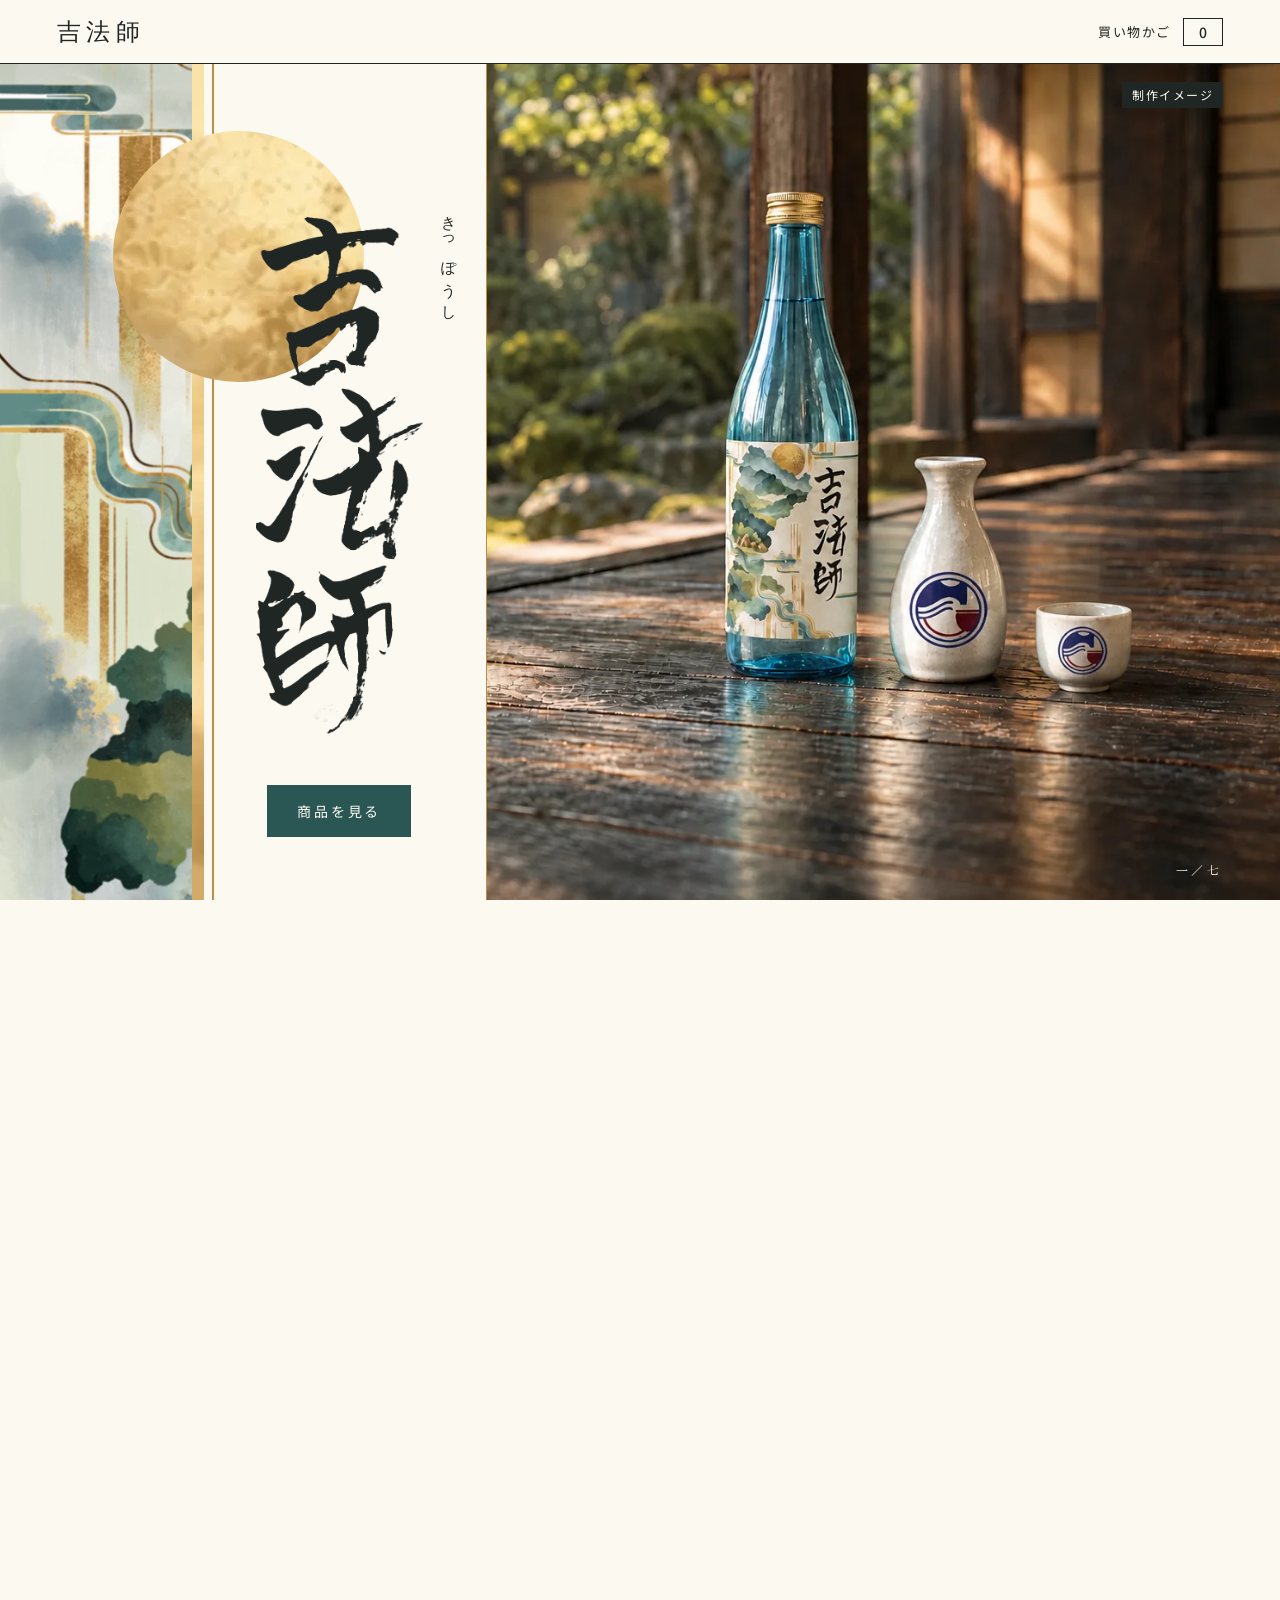
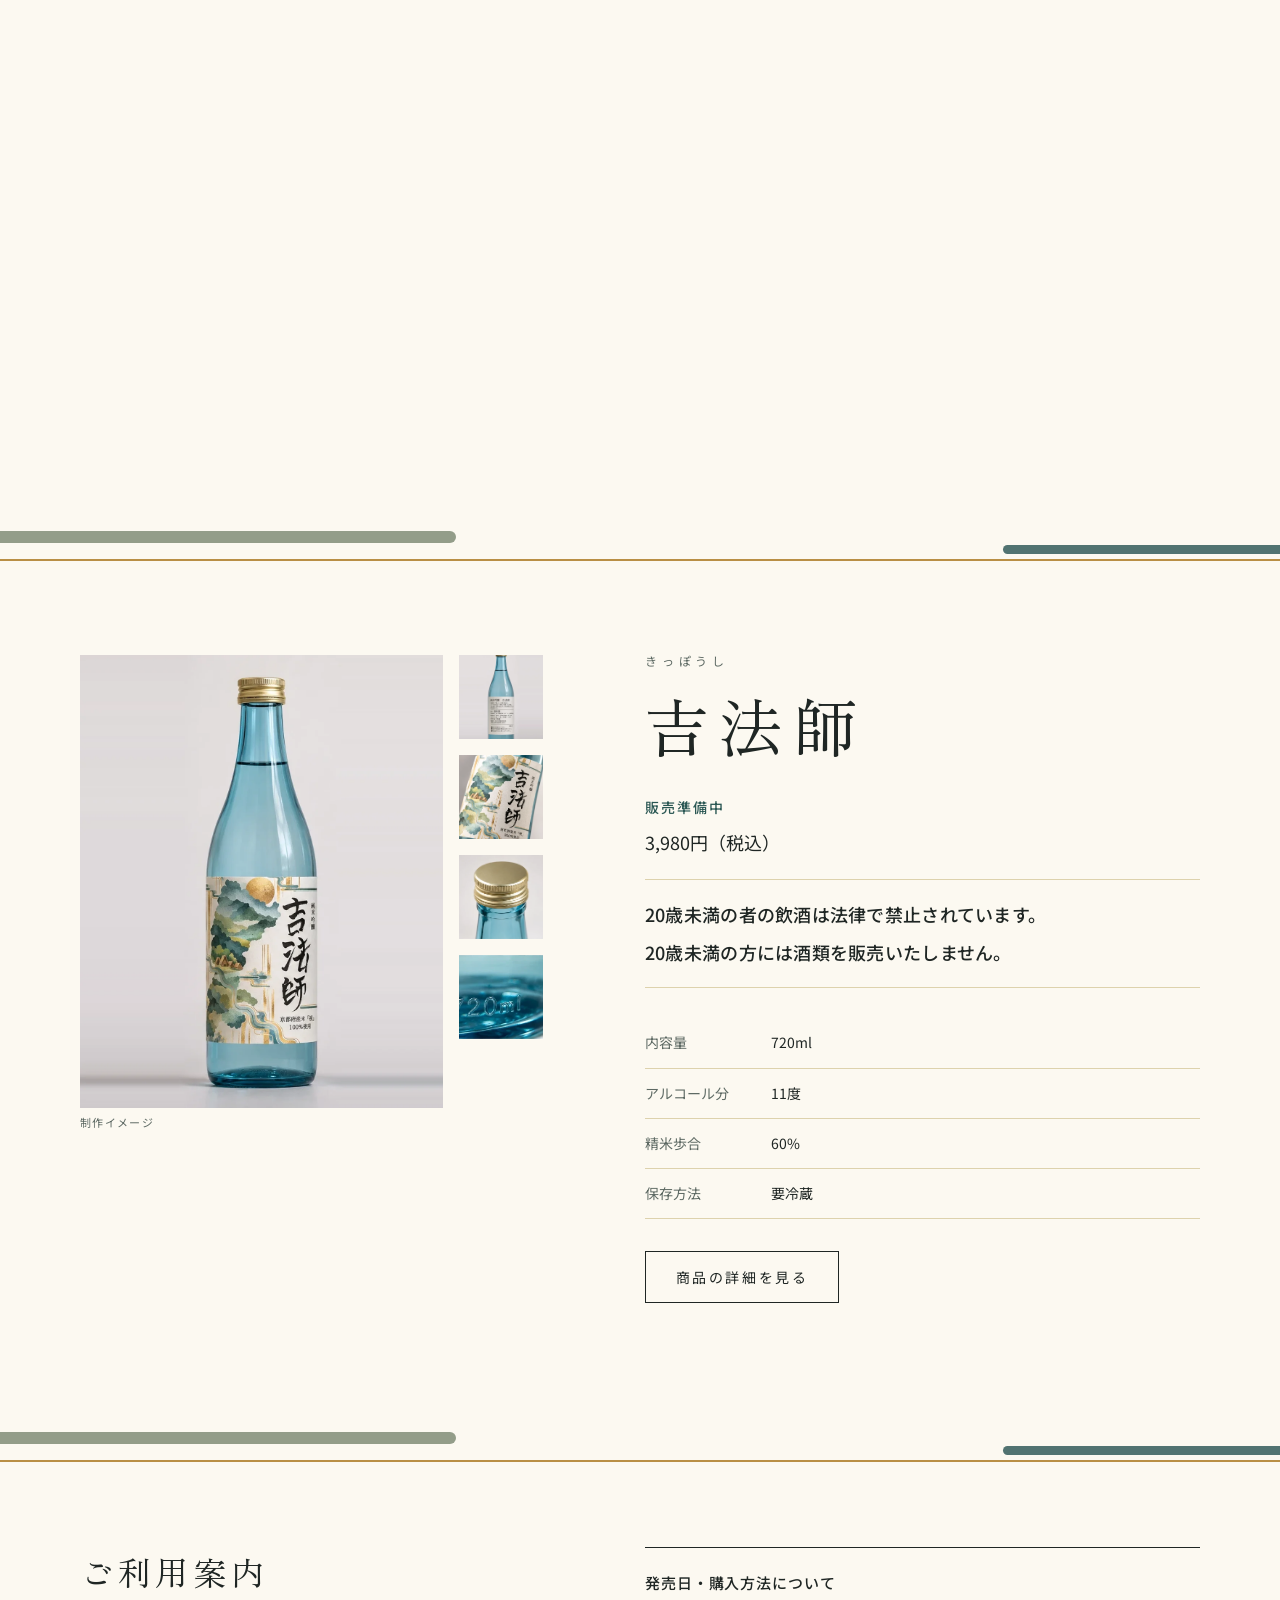
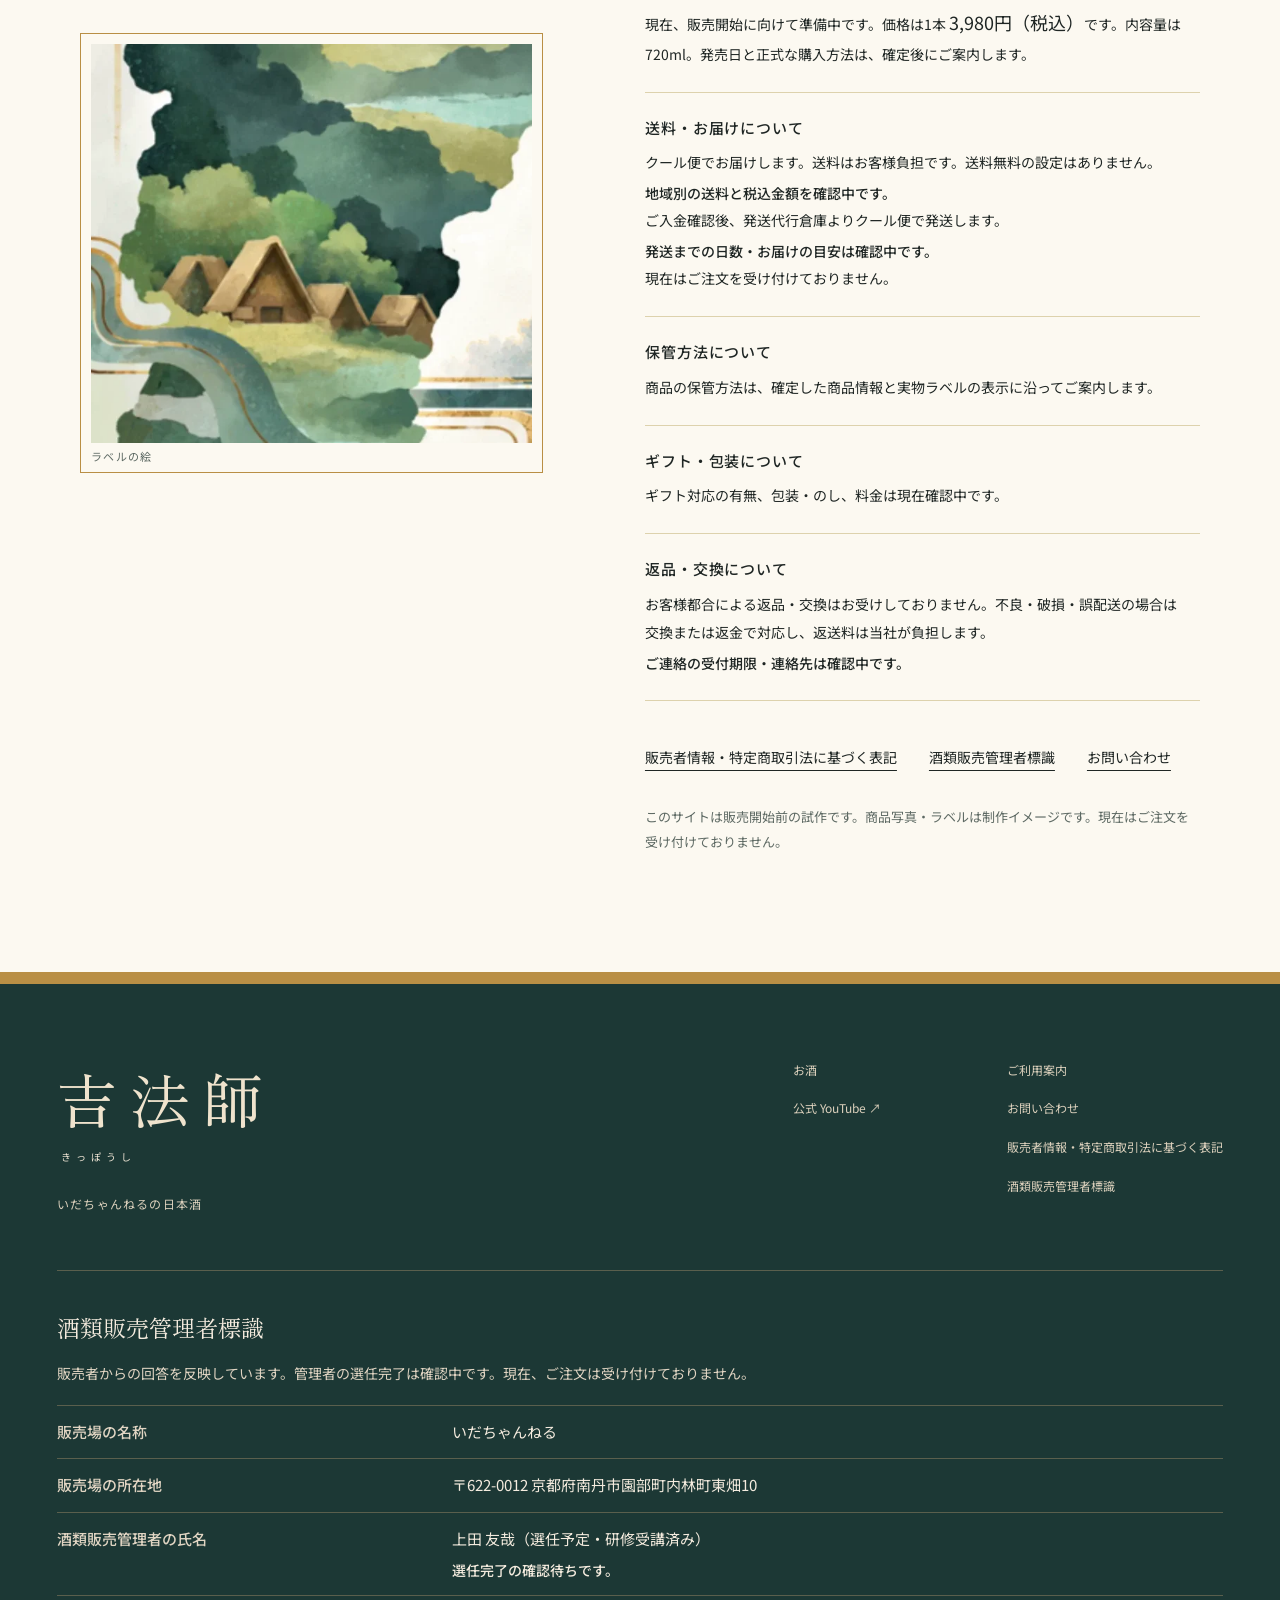
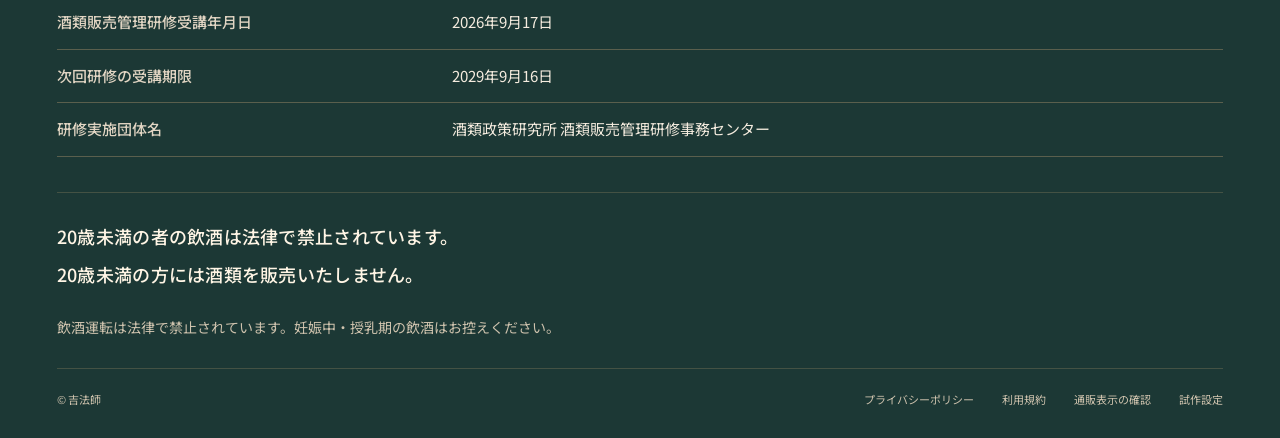
==== commit 715d2a75: "Publish label-world redesign of the top page Co-Authored-By: Claude Fable 5.2 <noreply@anthropic.com" ====
--- a/index.html
+++ b/index.html
@@ -3,7 +3,7 @@
 <head>
   <meta charset="utf-8">
   <meta name="viewport" content="width=device-width, initial-scale=1">
-  <meta name="theme-color" content="#f2eadb">
+  <meta name="theme-color" content="#fcf9f1">
   <meta name="description" content="いだちゃんねるの日本酒、吉法師（きっぽうし）。ブランドサイトのデザインプレビューです。">
   <meta name="robots" content="noindex,nofollow">
   <title>吉法師｜いだちゃんねるの日本酒</title>
@@ -16,16 +16,16 @@
   <link rel="stylesheet" href="assets/css/castle-atmosphere.css?v=9">
   <link rel="stylesheet" href="assets/css/presentation.css?v=10.1">
   <link rel="stylesheet" href="assets/css/disclosures.css?v=14">
-  <link rel="stylesheet" href="assets/css/redesign.css?v=1">
-  <script src="assets/js/data/images.js?v=1"></script>
+  <link rel="stylesheet" href="assets/css/redesign.css?v=2">
+  <script src="assets/js/data/images.js?v=2"></script>
   <script src="assets/js/vendor/gsap.min.js?v=3.13.0" defer></script>
   <script src="assets/js/vendor/ScrollTrigger.min.js?v=3.13.0" defer></script>
   <script src="assets/js/data/config.js?v=1" defer></script>
   <script src="assets/js/data/product.js?v=1" defer></script>
   <script src="assets/js/sales-info.js?v=14" defer></script>
   <script src="assets/js/cart.js?v=1" defer></script>
-  <script src="assets/js/site.js?v=15" defer></script>
-  <script src="assets/js/scenes.js?v=1" defer></script>
+  <script src="assets/js/site.js?v=16" defer></script>
+  <script src="assets/js/scenes.js?v=2" defer></script>
 </head>
 <body>
   <a class="skip-link" href="#main">本文へ移動</a>
@@ -36,60 +36,68 @@
   <main id="main" tabindex="-1">
     <div id="home-page" class="page">
       <div class="stage" id="stage">
+        <div class="stage-back" aria-hidden="true">
+          <figure class="stage-art" data-image="labelArt" data-eager data-sizes="(max-aspect-ratio: 4/5) 40vw, 60vw"></figure>
+          <i class="seam"></i>
+          <i class="orn orn-pill-a"></i><i class="orn orn-pill-b"></i><i class="orn orn-line-a"></i><i class="orn orn-turn"></i><i class="orn orn-bar"></i>
+        </div>
         <section class="scene scene-1" aria-labelledby="scene-title">
+          <div class="scene-fill title-ground"></div>
           <figure class="scene-fill scene-photo" data-image="hero" data-eager></figure>
           <div class="scene-frame">
-            <div class="title-block">
-              <h1 id="scene-title" class="title" data-move>吉法師</h1>
+            <div class="title-area">
+              <i class="moon" data-fade aria-hidden="true"></i>
+              <h1 id="scene-title" class="title" data-move><span class="title-text">吉法師</span></h1>
               <p class="title-kana" data-move>きっぽうし</p>
+              <a class="title-link" href="#/product" data-fade>商品を見る</a>
             </div>
             <p class="photo-note" data-fade>制作イメージ</p>
-            <a class="title-link" href="#/product" data-fade>商品を見る</a>
             <p class="folio" data-fade aria-hidden="true">一／七</p>
           </div>
         </section>
         <section class="scene scene-2">
           <div class="scene-frame">
-            <div class="prose">
+            <div class="zone"><div class="prose">
               <h2 class="col col-lead" data-move data-phrase>「人生に立ち会う日本酒」</h2>
               <p class="col col-drop" data-move data-phrase>これが、吉法師に込めたテーマです。</p>
-            </div>
+            </div></div>
             <p class="folio" data-fade aria-hidden="true">二／七</p>
           </div>
         </section>
         <section class="scene scene-3">
           <div class="scene-frame">
-            <figure class="strip" data-image="cups" data-eager data-caption data-sizes="(max-width: 700px) 40vw, 240px" data-hold></figure>
-            <p class="prose"><span class="col" data-move data-phrase>恋人との初デート、久しぶりの友人との再会、</span><span class="col" data-move data-phrase>上司への仕事の相談。</span><span class="col" data-move data-phrase>人生のさまざまな場面に、お酒は登場します。</span></p>
+            <figure class="plate" data-image="cups" data-eager data-caption data-sizes="(max-aspect-ratio: 4/5) 40vw, 50vw" data-hold></figure>
+            <div class="zone"><p class="prose"><span class="col" data-move data-phrase>恋人との初デート、久しぶりの友人との再会、</span><span class="col" data-move data-phrase>上司への仕事の相談。</span><span class="col" data-move data-phrase>人生のさまざまな場面に、お酒は登場します。</span></p></div>
             <p class="folio" data-fade aria-hidden="true">三／七</p>
           </div>
         </section>
         <section class="scene scene-4">
           <div class="scene-frame">
-            <p class="prose"><span class="col" data-move data-phrase>そして時には、お酒を介した出会いや会話が、</span><span class="col" data-move data-phrase>人生を好転させるきっかけになることもあります。</span></p>
+            <div class="zone"><p class="prose"><span class="col" data-move data-phrase>そして時には、お酒を介した出会いや会話が、</span><span class="col" data-move data-phrase>人生を好転させるきっかけになることもあります。</span></p></div>
             <p class="folio" data-fade aria-hidden="true">四／七</p>
           </div>
         </section>
         <section class="scene scene-5">
           <div class="scene-fill scene-ink"></div>
           <div class="scene-frame">
-            <p class="prose"><span class="col" data-move data-phrase>化学反応における触媒のように、人と人が</span><span class="col" data-move data-phrase>より濃く、強く、そして軽やかに反応し合える。</span><span class="col" data-move data-phrase>吉法師は、そんな日本酒を目指して造りました。</span></p>
+            <div class="zone"><p class="prose"><span class="col" data-move data-phrase>化学反応における触媒のように、人と人が</span><span class="col" data-move data-phrase>より濃く、強く、そして軽やかに反応し合える。</span><span class="col" data-move data-phrase>吉法師は、そんな日本酒を目指して造りました。</span></p></div>
             <p class="folio" data-fade aria-hidden="true">五／七</p>
           </div>
         </section>
         <section class="scene scene-6">
           <div class="scene-frame">
-            <div class="prose"><p class="col" data-move data-phrase>大好きな人と過ごす時間に。</p><p class="col" data-move data-phrase>頑張った自分への労いに。</p><p class="col" data-move data-phrase>普段は照れくさくて言えない、父親への感謝を伝える時に。</p></div>
+            <div class="zone"><div class="prose"><p class="col" data-move data-phrase>大好きな人と過ごす時間に。</p><p class="col" data-move data-phrase>頑張った自分への労いに。</p><p class="col" data-move data-phrase>普段は照れくさくて言えない、父親への感謝を伝える時に。</p></div></div>
             <p class="folio" data-fade aria-hidden="true">六／七</p>
           </div>
         </section>
         <section class="scene scene-7">
           <div class="scene-frame">
-            <p class="prose"><span class="col" data-move data-phrase>あなたのかけがえのない人生のワンシーンに、</span><span class="col" data-move data-phrase>吉法師が立ち会えたら嬉しいです。</span></p>
+            <div class="zone"><p class="prose"><span class="col" data-move data-phrase>あなたのかけがえのない人生のワンシーンに、</span><span class="col" data-move data-phrase>吉法師が立ち会えたら嬉しいです。</span></p></div>
             <p class="folio" data-fade aria-hidden="true">七／七</p>
           </div>
         </section>
       </div>
+      <div class="band" aria-hidden="true"><i></i></div>
       <section class="shelf" id="sake" aria-labelledby="shelf-title">
         <div class="shelf-inner">
           <div class="shelf-photos">
@@ -117,9 +125,13 @@
           </div>
         </div>
       </section>
+      <div class="band" aria-hidden="true"><i></i></div>
       <section class="guide" id="faq" aria-labelledby="guide-title">
         <div class="guide-inner">
-          <h2 id="guide-title" class="guide-title">ご利用案内</h2>
+          <div class="guide-side">
+            <h2 id="guide-title" class="guide-title">ご利用案内</h2>
+            <figure class="guide-art" data-image="labelVillage" data-eager data-caption data-sizes="(max-width: 800px) 90vw, 420px"></figure>
+          </div>
           <dl class="guide-list">
             <div><dt>発売日・購入方法について</dt><dd><p data-phrase>現在、販売開始に向けて準備中です。価格は1本 <span class="price-text" data-sales-field="price"></span>です。内容量は<span data-sales-field="volume"></span>。発売日と正式な購入方法は、確定後にご案内します。</p></dd></div>
             <div><dt>送料・お届けについて</dt><dd><p><span data-sales-field="shipping"></span></p><p><span data-sales-field="deliveryTiming"></span></p><p>現在はご注文を受け付けておりません。</p></dd></div>
--- a/assets/css/redesign.css
+++ b/assets/css/redesign.css
@@ -2,11 +2,15 @@
    優先順位：上部バーを常に同じ見た目で出す ＞ 1画面ずつ切り替える ＞ 見た目の質 */
 
 :root {
-  --paper: #f2eadb;
-  --ink: #2c302b;
-  --muted: #6f675a;
-  --line: #ccbea6;
-  --red: #953f2f;
+  /* ラベルの色：生成りの地、墨、深い青緑、金 */
+  --paper: #fcf9f1;
+  --ink: #1f2624;
+  --muted: #5d6963;
+  --line: #ddd2ad;
+  --red: #2a5753;      /* 以前の朱の役（ボタン・販売状態）は深い青緑に */
+  --green: #1c3835;
+  --pine: #1c3835;
+  --gold: #b98f45;
   /* 上部バーの高さ（PC 64px／スマホ 56px）。上端のセーフエリアを足した値が --header-h */
   --header-base: 64px;
   --header-h: calc(var(--header-base) + env(safe-area-inset-top, 0px));
@@ -15,8 +19,12 @@
   --stage-h: calc(100vh - var(--header-h));
   --pad-y: clamp(28px, 7vh, 72px);
   --avail: calc(var(--frame-h) - 2 * var(--pad-y));
+  /* 絵の幅（縦横比を保って高さいっぱい）、場面1の左端の帯と写真の幅（写真の上下が切れない幅まで） */
+  --art-w: min(calc(var(--frame-h) * .793), 50vw);
+  --strip-w: min(calc(var(--frame-h) * .241), 15vw);
+  --photo-w: min(62vw, calc(var(--frame-h) * 1.5));
   /* 縦書きの文字サイズ。1行23字（字送り1.14）が領域の高さに必ず収まるように決める */
-  --fs-max: 27px;
+  --fs-max: 30px;
   --fs: clamp(15px, calc(var(--avail) / 26.6), var(--fs-max));
   --fs-lead: min(calc(var(--fs) * 1.75), calc(var(--avail) / 14.2));
   --fs-6: clamp(15px, calc(var(--avail) / 31.2), var(--fs));
@@ -74,40 +82,64 @@
 @media (max-width: 700px) { .toast { bottom: 24px; } }
 
 /* ---------- 場面1〜7 ---------- */
-/* 既定：全場面が縦に並ぶ普通のページ（JSなし・動きを減らす設定） */
+/* ラベルの世界観：左に山水の絵（固定）、右に縦書き。金箔の帯・金の細線・青緑の帯で余白を埋める。 */
+/* 既定：全場面が縦に並ぶ普通のページ（JSなし・動きを減らす設定）。絵と飾りは sticky で付いてくる */
 .stage { position: relative; background: var(--paper); }
+.stage-back { position: sticky; top: var(--header-h); z-index: 0; height: var(--frame-h); margin-bottom: calc(-1 * var(--frame-h)); overflow: hidden; pointer-events: none; }
 .scene { position: relative; height: var(--frame-h); min-height: 440px; overflow: hidden; color: var(--ink); }
 .scene-frame { position: absolute; inset: 0; }
 .scene-fill { position: absolute; inset: 0; margin: 0; }
-.scene-1, .scene-5 { color: var(--paper); }
-.scene-ink { background: var(--ink); }
+.zone { position: absolute; top: 0; bottom: 0; left: var(--art-w); right: 0; }
 
 /* 切り替えが動くとき：場面を同じ場所に重ね、バーの下に固定する */
 .scenes-on .stage { height: var(--stage-h); overflow: hidden; }
+.scenes-on .stage-back { position: absolute; inset: 0; height: auto; margin: 0; }
 .scenes-on .scene { position: absolute; inset: 0; height: auto; min-height: 0; pointer-events: none; }
 .scenes-on .scene-frame { inset: 0 0 auto; height: var(--frame-h); }
 .scenes-on .scene a { pointer-events: auto; }
 
-/* 場面1：題字と全画面写真 */
-.scene-photo { background: #50544b; }
-.scene-photo picture, .scene-photo img { display: block; width: 100%; height: 100%; max-width: none; }
-.scene-photo img { object-fit: cover; }
-.scene-photo::after { content: ''; position: absolute; inset: 0; background: rgba(44, 48, 43, .3); }
-.title-block { position: absolute; left: 13%; top: 11%; display: flex; align-items: flex-start; gap: 14px; }
-.title { writing-mode: vertical-rl; font: 400 clamp(60px, calc(var(--frame-h) * .134), 112px)/1.12 var(--serif); letter-spacing: .1em; }
-.title-kana { writing-mode: vertical-rl; padding-top: 8px; font: 500 16px/1 var(--serif); letter-spacing: .3em; }
-.photo-note { position: absolute; top: 18px; right: var(--gutter); padding: 7px 10px; background: var(--ink); color: var(--paper); font: 400 12px/1 var(--sans); letter-spacing: .12em; }
+/* 固定の絵（ラベルの山水）と、合わせ目の金箔の帯 */
+.stage-art { position: absolute; left: 0; top: 0; bottom: 0; width: var(--art-w); margin: 0; background: #e9ecdc; }
+.stage-art picture, .stage-art img, .plate picture, .plate img, .scene-photo picture, .scene-photo img { display: block; width: 100%; height: 100%; max-width: none; object-fit: cover; }
+.foil, .seam, .orn-bar, .moon { background: var(--gold) var(--gold-foil, none) center / cover; }
+.seam { position: absolute; left: var(--art-w); top: 0; bottom: 0; width: 12px; }
+.seam::after { content: ''; position: absolute; left: 20px; top: 0; bottom: 0; width: 1.5px; background: var(--gold); }
+
+/* 右側の飾り（ラベルにある帯と線を、同じ色・同じ形で） */
+.orn { position: absolute; }
+/* 上下の飾りは、本文の上下の余白（--pad-y）の中だけに置く。本文に重ねない */
+.orn-pill-a { top: calc(var(--pad-y) * .42); left: calc(var(--art-w) - 4%); right: -30px; height: max(9px, calc(var(--pad-y) * .2)); background: #939d89; border-radius: 99px; }
+.orn-pill-b { top: calc(var(--pad-y) * .14); left: calc(var(--art-w) + 6%); width: 16%; height: max(6px, calc(var(--pad-y) * .13)); background: #517371; border-radius: 99px; }
+.orn-line-a { top: calc(var(--pad-y) * .78); left: var(--art-w); right: 0; height: 1.5px; background: var(--gold); }
+.orn-turn { left: calc(var(--art-w) + 34px); bottom: 0; width: 24%; height: calc(var(--pad-y) * .72); border: solid var(--gold); border-width: 1.5px 1.5px 0 0; border-top-right-radius: 26px; }
+.orn-turn::after { content: ''; position: absolute; inset: 7px 7px 0 0; border: solid #517371; border-width: 6px 6px 0 0; border-top-right-radius: 19px; }
+.orn-bar { right: 3.4%; top: 18%; bottom: 17%; width: 12px; }
+.orn-bar::after { content: ''; position: absolute; right: -10px; top: -5%; bottom: -5%; width: 1.5px; background: var(--gold); }
+
+/* 場面1：筆文字の題字と、切れない写真 */
+.title-ground { left: var(--strip-w); background: var(--paper); }
+.title-ground::before { content: ''; position: absolute; left: 0; top: 0; bottom: 0; width: 12px; background: var(--gold) var(--gold-foil, none) center / cover; }
+.title-ground::after { content: ''; position: absolute; left: 20px; top: 0; bottom: 0; width: 1.5px; background: var(--gold); }
+.scene-photo { left: auto; width: var(--photo-w); background: #50544b; border-left: 1.5px solid var(--gold); }
+.title-area { position: absolute; top: 0; bottom: 0; left: var(--strip-w); right: var(--photo-w); display: grid; place-items: center; }
+.title { position: relative; z-index: 1; margin-top: -4%; font: 400 clamp(60px, calc(var(--frame-h) * .134), 112px)/1.12 var(--serif); letter-spacing: .1em; writing-mode: vertical-rl; }
+.has-art .title { height: calc(var(--frame-h) * .62); aspect-ratio: 405 / 1260; background: currentColor; -webkit-mask: var(--brush) center / contain no-repeat; mask: var(--brush) center / contain no-repeat; }
+.has-art .title-text { position: absolute; width: 1px; height: 1px; overflow: hidden; clip-path: inset(50%); }
+.title-kana { position: absolute; z-index: 1; top: 17%; left: calc(50% + var(--frame-h) * .1 + 18px); writing-mode: vertical-rl; font: 500 15px/1 var(--serif); letter-spacing: .34em; }
+.moon { position: absolute; top: 8%; left: calc(50% - var(--frame-h) * .27); width: calc(var(--frame-h) * .3); aspect-ratio: 1; border-radius: 50%; }
 .title-link {
-  position: absolute; left: 13%; bottom: var(--pad-y);
-  display: inline-flex; align-items: center; min-height: 52px; padding: 0 30px;
-  background: var(--paper); color: var(--ink);
+  position: absolute; z-index: 1; left: 50%; bottom: var(--pad-y); translate: -50% 0;
+  display: inline-flex; align-items: center; min-height: 52px; padding: 0 30px; white-space: nowrap;
+  background: var(--red); color: var(--paper);
   font: 400 14px/1 var(--sans); letter-spacing: .2em;
 }
-.title-link:hover { text-decoration: underline; text-underline-offset: 6px; }
+.title-link:hover { background: var(--pine); }
+.photo-note, .plate figcaption { padding: 7px 10px; background: var(--ink); color: var(--paper); font: 400 12px/1 var(--sans); letter-spacing: .12em; white-space: nowrap; }
+.photo-note { position: absolute; top: 18px; right: var(--gutter); }
 .folio { position: absolute; right: var(--gutter); bottom: 24px; color: var(--muted); font: 400 12px/1 var(--serif); letter-spacing: .32em; }
 .scene-1 .folio, .scene-5 .folio { color: var(--paper); }
 
-/* 縦書きの本文 */
+/* 縦書きの本文（右側の中央） */
 .prose {
   position: absolute; top: 50%; right: 50%; transform: translate(50%, -50%);
   height: min(var(--avail), 26.6em); margin: 0;
@@ -118,34 +150,52 @@
 .scene-2 .prose { height: min(var(--avail), 24.8em); }
 .scene-2 .col-lead { font-size: var(--fs-lead); line-height: 1.7; letter-spacing: .12em; }
 .scene-2 .col-drop { padding-top: 3.2em; margin-right: .9em; }
-.scene-3 .prose, .scene-4 .prose { right: 24%; transform: translateY(-50%); }
+.scene-5 { color: var(--paper); }
 .scene-6 .prose { font-size: var(--fs-6); line-height: 3.4; height: min(var(--avail), 31.2em); }
 .scene-7 .prose { font-size: var(--fs-7); height: min(var(--avail), 24.4em); }
 
-/* 場面3・4：短冊形の写真 */
-.strip { position: absolute; left: 19%; top: 50%; transform: translateY(-50%); height: min(60%, 500px); aspect-ratio: 3 / 5; margin: 0; background: #e3d9c5; }
-.strip picture, .strip img { display: block; width: 100%; height: 100%; max-width: none; }
-.strip img { object-fit: cover; }
-.strip figcaption { position: absolute; left: 0; top: calc(100% + 9px); color: var(--muted); font: 400 11px/1 var(--sans); letter-spacing: .12em; white-space: nowrap; }
-
-@media (max-width: 1000px) {
-  .strip { left: 8%; height: min(52%, 440px); }
-  .scene-3 .prose, .scene-4 .prose { right: 12%; }
-}
-@media (max-width: 700px) {
-  .title-block { left: 9%; top: 6%; gap: 10px; }
-  .title { font-size: clamp(52px, calc(var(--frame-h) * .1), 64px); }
-  .title-kana { font-size: 14px; }
+/* 場面3・4：絵の場所に盃の写真を重ねる */
+.plate { position: absolute; left: 0; top: 0; bottom: 0; width: var(--art-w); margin: 0; background: #3c423a; }
+.plate figcaption { position: absolute; left: 18px; bottom: 18px; }
+
+/* 場面5：右側を深い青緑にして、金の月と線を置く */
+.scene-ink { left: var(--art-w); background: var(--pine); }
+.scene-ink::before { content: ''; position: absolute; top: 7%; right: 5%; width: min(calc(var(--frame-h) * .2), 22%); aspect-ratio: 1; border-radius: 50%; background: var(--gold) var(--gold-foil, none) center / cover; }
+.scene-ink::after { content: ''; position: absolute; left: 0; right: 0; bottom: 10.5%; height: 1.5px; background: var(--gold); }
+
+/* 横長の画面：筆文字まで入ったラベル全体を見せて、右の余白を減らす */
+@media (min-aspect-ratio: 17/10) {
+  :root { --art-w: min(calc(var(--frame-h) * 1.149), 62vw); }
+}
+
+/* 縦長の画面（スマホ・縦向きタブレット）：絵は左の細い帯、場面1は写真を全面に */
+@media (max-aspect-ratio: 4/5), (max-width: 700px) {
+  :root { --art-w: 40vw; }
+  .title-ground, .moon { display: none; }
+  .scene-photo { left: 0; width: auto; border-left: 0; }
+  .scene-photo::after { content: ''; position: absolute; inset: 0; background: rgba(31, 38, 36, .3); }
+  .scene-1 { color: var(--paper); }
+  .title-area { left: 0; right: 0; display: block; }
+  .title { position: absolute; left: 9%; top: 6%; margin: 0; }
+  .has-art .title { height: calc(var(--frame-h) * .44); }
+  .title-kana { top: 7%; left: calc(9% + var(--frame-h) * .141 + 12px); font-size: 14px; }
+  .title-link { left: 22px; bottom: 28px; translate: none; min-height: 48px; padding: 0 24px; background: var(--paper); color: var(--ink); font-size: 13px; }
+  .title-link:hover { background: var(--paper); text-decoration: underline; text-underline-offset: 6px; }
   .photo-note { top: 14px; right: 16px; font-size: 11px; }
-  .title-link { left: 22px; bottom: 28px; min-height: 48px; padding: 0 24px; font-size: 13px; }
   .folio { right: 22px; bottom: 18px; font-size: 11px; }
-  .scene-3 .prose, .scene-4 .prose { right: 26px; }
-  .strip { left: 22px; top: auto; bottom: calc(var(--pad-y) + 16px); transform: none; height: auto; width: min(38vw, 160px); }
+  .seam { width: 8px; }
+  .seam::after { left: 13px; }
+  .orn-pill-b, .orn-turn { display: none; }
+  .orn-bar { right: 9px; width: 6px; top: 14%; bottom: 12%; }
+  .orn-bar::after { display: none; }
+  .plate { top: auto; bottom: 0; aspect-ratio: 3 / 5; border-top: 8px solid var(--gold); }
+  .plate figcaption { left: 8px; bottom: 8px; padding: 5px 7px; font-size: 10px; }
+  .scene-ink::before { display: none; }
   .scene-6 .prose { line-height: 3; }
 }
 
 /* ---------- 場面8：商品（ここから通常のスクロール） ---------- */
-.shelf { padding-block: clamp(72px, 13vh, 150px); background: var(--paper); }
+.shelf { padding-block: clamp(56px, 10vh, 120px) clamp(72px, 13vh, 150px); background: var(--paper); }
 .shelf-inner, .guide-inner {
   width: calc(100% - var(--gutter) * 2); max-width: 1120px; margin-inline: auto;
   display: grid; grid-template-columns: minmax(0, 5fr) minmax(0, 6fr); column-gap: clamp(40px, 8vw, 120px); align-items: start;
@@ -174,8 +224,12 @@
 .text-link:hover { background: var(--ink); color: var(--paper); }
 
 /* ---------- 場面9：ご利用案内・表記への導線 ---------- */
-.guide { padding-block: clamp(64px, 10vh, 120px) clamp(80px, 13vh, 150px); border-top: 1px solid var(--line); background: var(--paper); }
+.guide { padding-block: clamp(56px, 9vh, 110px) clamp(80px, 13vh, 150px); background: var(--paper); }
 .guide-title { font: 400 clamp(26px, 2.6vw, 34px)/1.5 var(--serif); letter-spacing: .14em; }
+.guide-side { position: sticky; top: calc(var(--header-h) + 32px); grid-column: 1; grid-row: 1 / span 3; }
+.guide-art { margin: 36px 0 0; padding: 10px; border: 1.5px solid var(--gold); }
+.guide-art img { width: 100%; height: auto; }
+.guide-art figcaption { margin-top: 8px; color: var(--muted); font: 400 11px/1 var(--sans); letter-spacing: .12em; }
 .guide-list, .guide-links, .guide-note { grid-column: 2; }
 .guide-list { margin: 0; border-top: 1px solid var(--ink); }
 .guide-list > div { padding: 22px 0 24px; border-bottom: 1px solid var(--line); }
@@ -191,7 +245,8 @@
 @media (max-width: 800px) {
   .guide-inner { grid-template-columns: minmax(0, 1fr); }
   .guide-list, .guide-links, .guide-note { grid-column: 1; }
-  .guide-title { margin-bottom: 28px; }
+  .guide-side { position: static; grid-row: auto; margin-bottom: 32px; }
+  .guide-art { max-width: 420px; margin-top: 24px; }
 }
 @media (max-width: 700px) {
   .shelf-inner { grid-template-columns: minmax(0, 1fr); row-gap: 44px; }
@@ -202,6 +257,12 @@
 /* ---------- 既存ページの調整 ---------- */
 /* 注意表示は文節の途中で折り返さない（文字サイズの仕組みは disclosures.css のまま） */
 .alcohol-warning p { word-break: auto-phrase; line-break: strict; }
-.footer { background: var(--ink); border-top: 0; }
+.footer { background: var(--pine); border-top: 12px solid var(--gold); }
+.button-red:hover:not(:disabled) { background: var(--pine); }
+/* 場面8・9の上に、ラベルと同じ帯と線を置く */
+.band { position: relative; height: 46px; overflow: hidden; }
+.band::before { content: ''; position: absolute; left: -30px; top: 12px; width: 38%; height: 12px; background: #939d89; border-radius: 99px; }
+.band::after { content: ''; position: absolute; right: -30px; top: 26px; width: 24%; height: 9px; background: #517371; border-radius: 99px; }
+.band i { position: absolute; left: 0; right: 0; top: 40px; height: 1.5px; background: var(--gold); }
 .pdp-scene-photo { margin: 0; }
 .pdp-scene-photo img { width: 100%; height: auto; aspect-ratio: 3 / 2; object-fit: cover; }
